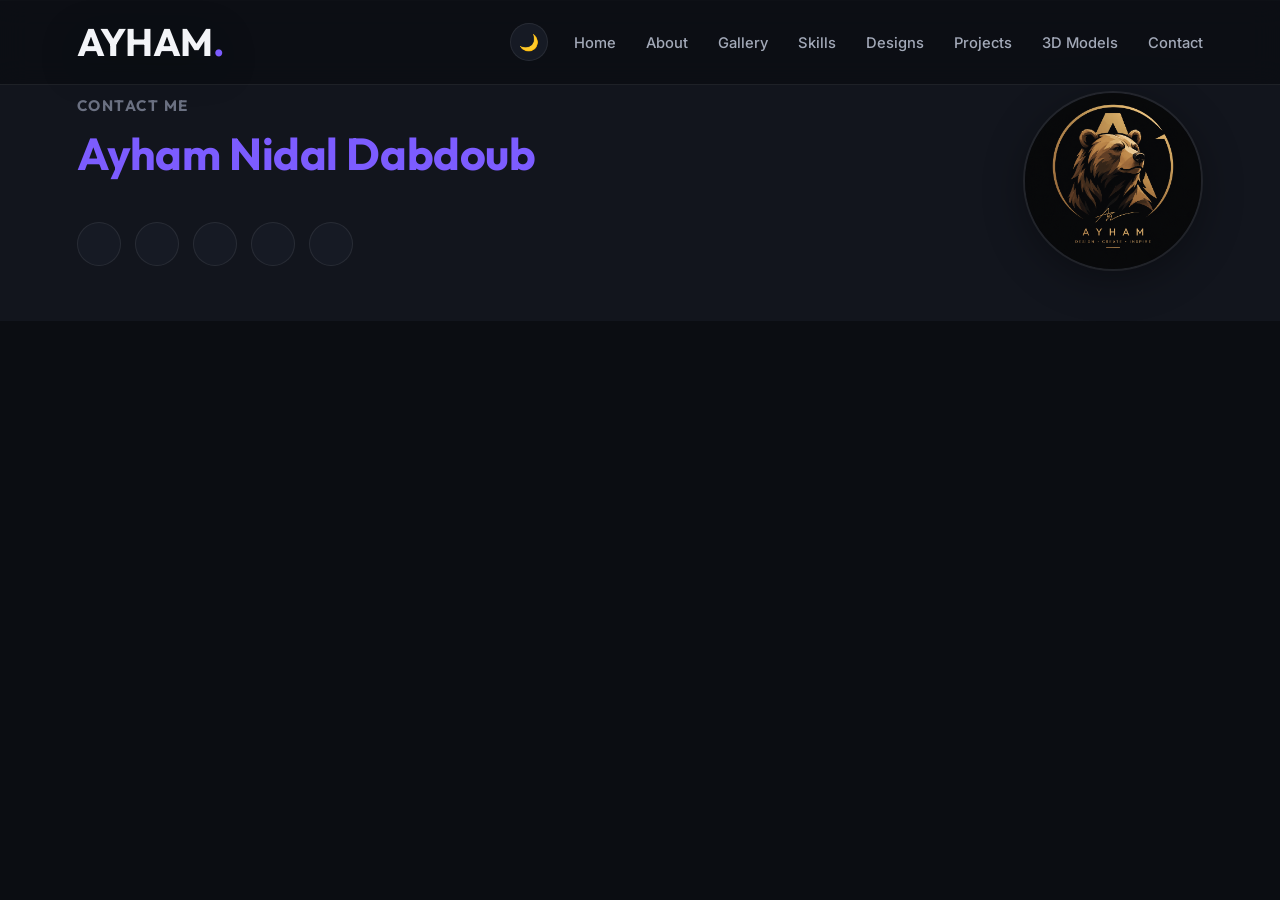
==== projects.html @ eebb2df9 "Initial commit via Netlify [skip ci]" ====
<!DOCTYPE html>
<html lang="en">

<head>
    <meta charset="UTF-8">
    <meta name="viewport" content="width=device-width, initial-scale=1.0">

    <title>Ayham Dabdoub | Portfolio</title>

    <link rel="stylesheet" href="style2.css">

    <link href="https://unpkg.com/aos@2.3.1/dist/aos.css" rel="stylesheet">

    <link rel="stylesheet" href="https://cdnjs.cloudflare.com/ajax/libs/font-awesome/7.0.0/css/all.min.css" integrity="sha512-DxV+EoADOkOygM4IR9yXP8Sb2qwgidEmeqAEmDKIOfPRQZOWbXCzLC6vjbZyy0vPisbH2SyW27+ddLVCN+OMzQ==" crossorigin="anonymous" referrerpolicy="no-referrer" />

</head>


<body>

<!-- ================= NAVBAR ================= -->

<header>

<nav>

<h2 class="logo">
    AYHAM<span>.</span>
</h2>


<div class="nav-actions">

<button id="theme-btn" type="button" aria-label="Toggle theme">
🌙
</button>

<button id="nav-burger" type="button" aria-label="Toggle menu">
<span></span><span></span><span></span>
</button>

<ul id="nav-links">

<li><a href="#home">Home</a></li>

<li><a href="#about">About</a></li>

<li><a href="#gallery">Gallery</a></li>

<li><a href="#skills">Skills</a></li>

<li><a href="#designs">Designs</a></li>

<li><a href="#projects">Projects</a></li>

<li><a href="#models">3D Models</a></li>

<li><a href="#contact-us">Contact</a></li>

</ul>


</div>


</nav>

</header>








<!-- ================= LIGHTBOX (shared) ================= -->
<div class="lightbox" id="lightbox">
    <button class="lightbox-close" id="lightboxClose" aria-label="Close">&times;</button>
    <img src="" alt="" id="lightboxImage">
</div>


<div class="bottom-bar">
      <div class="Contact-Us" id="contact-us">
        <h3>Contact me</h3>
        <h1>
        <span>Ayham Nidal Dabdoub</span>
        </h1><br><br>

        <a href="tel:+962790062346"><i class="fa fa-phone" aria-hidden="true"></i></a>
        <a href="https://www.facebook.com/ayham.dabdoub.5/"><i class="fa-brands fa-facebook"></i></a>
        <a href="https://www.instagram.com/ayham.dabdoub/"><i class="fa-brands fa-instagram"></i></a>
        <a href="https://api.whatsapp.com/send/?phone=962790062346&text=Hi+Ayham%21+I+found+your+portfolio+and+would+like+to+contact+you.&type=phone_number&app_absent=0"><i class="fa-brands fa-whatsapp"></i></a>
        <a href="https://www.linkedin.com/in/ayham-nidal-dabdoub-54457a252/"><i class="fa-brands fa-linkedin"></i></a>
      </div>
      <a href="clod portfolio.html"><img src="images/profile.png" alt="Ayham Nidal Dabdoub" class="logo"></a>
</div>

<script src="https://unpkg.com/aos@2.3.1/dist/aos.js"></script>

<script src="https://cdnjs.cloudflare.com/ajax/libs/three.js/r128/three.min.js"></script>
<script src="https://unpkg.com/three@0.128.0/examples/js/controls/OrbitControls.js"></script>
<script src="https://unpkg.com/three@0.128.0/examples/js/loaders/GLTFLoader.js"></script>

<script>
AOS.init({
    duration: 1000,
    once: true,
    offset: 100
});
</script>

<script src="app2.js"></script>

</body>

</html>
---- style2.css ----
@import url('https://fonts.googleapis.com/css2?family=Outfit:wght@500;600;700;800&family=Inter:wght@400;500;600&display=swap');

:root{
  --bg: #0b0d12;
  --bg-soft: #12151d;
  --card: #161a24;
  --card-border: rgba(255,255,255,0.08);
  --ink: #f3f4f8;
  --ink-dim: #a3a9b8;
  --ink-faint: #6b7182;
  --accent: #7c5cff;
  --accent-2: #ff6b6b;
  --accent-soft: rgba(124,92,255,0.14);
  --shadow: 0 20px 50px rgba(0,0,0,0.35);
  --radius: 16px;
  --font-display: 'Outfit', sans-serif;
  --font-body: 'Inter', sans-serif;
  --edge: 6vw;
}

[data-theme="light"]{
  --bg: #f6f6fb;
  --bg-soft: #ffffff;
  --card: #ffffff;
  --card-border: rgba(15,17,24,0.08);
  --ink: #14151c;
  --ink-dim: #4d5162;
  --ink-faint: #82869a;
  --accent-soft: rgba(124,92,255,0.10);
  --shadow: 0 20px 50px rgba(20,20,40,0.08);
}

*{margin:0; padding:0; box-sizing:border-box;}
html{scroll-behavior:smooth;}
body{
  background:var(--bg);
  color:var(--ink);
  font-family:var(--font-body);
  transition:background .4s ease, color .4s ease;
  overflow-x:hidden;
}
h1,h2,h3{font-family:var(--font-display); font-weight:700; letter-spacing:-0.01em;}
a{text-decoration:none; color:inherit;}
ul{list-style:none;}
img{max-width:100%; display:block;}
button{font-family:inherit; cursor:pointer;}
section{padding:110px var(--edge);}

::selection{background:var(--accent); color:#fff;}

.section-title{text-align:center; max-width:720px; margin:0 auto 56px;}
.section-title h1{font-size:clamp(2rem, 4.2vw, 3rem);}
.section-title h1 span{color:var(--accent);}
.section-title p{color:var(--ink-dim); margin-top:14px; font-size:1rem; line-height:1.7;}

/* ---------------------------------------------------------
   NAV
--------------------------------------------------------- */
header{
  position:fixed; top:0; left:0; right:0; z-index:200;
  backdrop-filter:blur(14px);
  background:color-mix(in srgb, var(--bg) 78%, transparent);
  border-bottom:1px solid var(--card-border);
}
nav{
  display:flex; align-items:center; justify-content:space-between;
  padding:18px var(--edge);
}
.logo span{color:var(--accent);}
.logo{
    font-size:2.4rem ;
    border-radius:50%;
    transition: .4s ease;
    filter: drop-shadow(0 10px 20px rgba(0,0,0,.35));
}

.logo:hover{
    transform: scale(1.08) rotate(-3deg);
}
.nav-actions{display:flex; align-items:center; gap:26px;}
.nav-actions ul{display:flex; gap:30px;}
.nav-actions ul li a{
  font-size:0.92rem; font-weight:500; color:var(--ink-dim);
  position:relative; padding-bottom:4px; transition:color .25s ease;
}
.nav-actions ul li a::after{
  content:""; position:absolute; left:0; bottom:0; width:0; height:1.5px; background:var(--accent);
  transition:width .25s ease;
}
.nav-actions ul li a:hover{color:var(--ink);}
.nav-actions ul li a:hover::after{width:100%;}

#theme-btn{
  width:38px; height:38px; border-radius:50%; border:1px solid var(--card-border);
  background:var(--card); font-size:1rem; display:flex; align-items:center; justify-content:center;
  transition:transform .3s ease, background .3s ease;
}
#theme-btn:hover{transform:rotate(15deg);}

#nav-burger{
  display:none; flex-direction:column; gap:5px; width:26px; background:none; border:none;
}
#nav-burger span{width:100%; height:2px; background:var(--ink); border-radius:2px; transition:transform .3s ease, opacity .3s ease;}
body.nav-open #nav-burger span:nth-child(1){transform:translateY(7px) rotate(45deg);}
body.nav-open #nav-burger span:nth-child(2){opacity:0;}
body.nav-open #nav-burger span:nth-child(3){transform:translateY(-7px) rotate(-45deg);}

@media (max-width:960px){
  #nav-burger{display:flex;}
  .nav-actions ul{
    position:fixed; top:70px; right:0; left:0; flex-direction:column; gap:0;
    background:var(--bg-soft); border-bottom:1px solid var(--card-border);
    max-height:0; overflow:hidden; transition:max-height .4s ease;
  }
  body.nav-open .nav-actions ul{max-height:400px;}
  .nav-actions ul li{width:100%;}
  .nav-actions ul li a{display:block; padding:16px var(--edge); border-top:1px solid var(--card-border);}
}

/* ---------------------------------------------------------
   HERO
--------------------------------------------------------- */
.hero{
  min-height:100vh; padding-top:150px;
  display:flex; align-items:center; justify-content:space-between; gap:60px; flex-wrap:wrap;
}
.hero-text{flex:1 1 480px;}
.hero-text h1{font-size:clamp(2.2rem, 5.4vw, 3.6rem); line-height:1.15;}
.hero-text h1 span{color:var(--accent);}
.hero-text h2{font-size:1.05rem; font-weight:500; color:var(--ink-dim); margin-top:14px;}
.hero-text p{color:var(--ink-dim); margin-top:22px; line-height:1.8; max-width:52ch;}

.buttons{margin-top:34px;}
.btn-cv{
  display:inline-flex; align-items:center; gap:10px; padding:15px 30px; border-radius:999px;
  background:var(--accent); color:#fff; font-weight:600; font-size:0.95rem;
  box-shadow:0 12px 28px #7c5cff59;
  transition:transform .25s ease, box-shadow .25s ease;
}
.btn-cv:hover{transform:translateY(-3px); box-shadow:0 18px 34px rgba(124,92,255,0.45);}

.hero-skills{display:flex; gap:14px; margin-top:38px; flex-wrap:wrap;}
.hero-skills div{
  display:flex; align-items:center; gap:8px; padding:10px 16px; border-radius:999px;
  background:var(--card); border:1px solid var(--card-border); font-size:0.85rem; color:var(--ink-dim);
}
.hero-skills i{color:var(--accent);}

.hero-image{flex:1 1 340px; display:flex; justify-content:center;}
.hero-image img{
    width:300px;
    border-radius:50%;
    border:5px solid #7c5cff59;
    transition: transform 0.5s ease, border-color 0.5s ease, box-shadow 0.5s ease;
    cursor:pointer;
    box-shadow:0 15px 30px rgba(0,0,0,.2);
}

.hero-image img:hover{
    transform:scale(1.1) rotate(2deg);
    border-color:#7d5cff;
    box-shadow:0 20px 40px #7d5cff83;
}

/* ---------------------------------------------------------
   GALLERY — 3D rotating carousel
--------------------------------------------------------- */
.gallery{background:var(--bg-soft);}
.carousel-3d{padding-top: 150px;
  position:relative; display:flex; align-items:center; justify-content:center;
  height:340px; perspective:1200px; touch-action:pan-y;
}
.carousel-stage{
  position:relative; width:520px; height:580px; transform-style:preserve-3d; cursor:grab;
}
.carousel-stage:active{cursor:grabbing;}
.carousel-item{
  position:absolute; inset:0; border-radius:18px; overflow:hidden;
  border:1px solid var(--card-border); box-shadow:var(--shadow);
  transition:transform .6s cubic-bezier(.22,1,.36,1), opacity .6s ease;
  background:var(--card);
}
.carousel-item img{width:100%; height:100%; object-fit:cover;}
.carousel-fallback{
  width:100%; height:100%; display:flex; align-items:center; justify-content:center;
  font-size:2.4rem; background:linear-gradient(155deg, var(--accent-soft), var(--card));
  color:var(--accent);
}
.carousel-arrow{
  width:44px; height:44px; border-radius:50%; border:1px solid var(--card-border);
  background:var(--card); color:var(--ink); display:flex; align-items:center; justify-content:center;
  transition:background .25s ease, transform .25s ease; z-index:5; flex-shrink:0;
}
.carousel-arrow:hover{background:var(--accent); color:#fff; transform:scale(1.06);}
.carousel-dots{display:flex; justify-content:center; gap:8px; margin-top:210px;}
.carousel-dots span{
  width:7px; height:7px; border-radius:50%; background:var(--card-border); cursor:pointer;
  transition:background .25s ease, transform .25s ease;
}
.carousel-dots span.active{background:var(--accent); transform:scale(1.3);}
.carousel-hint{text-align:center; margin-top:10px; color:var(--ink-faint); font-size:0.82rem;}
.carousel-hint i{margin-right:6px;}

/* ---------------------------------------------------------
   ABOUT
--------------------------------------------------------- */
.about-title{text-align:center; max-width:680px; margin:0 auto 60px;}
.about-title h1 span{color:var(--accent);}
.about-title p{color:var(--ink-dim); margin-top:14px;}
.about-content{display:grid; grid-template-columns:1.1fr 0.9fr; gap:70px;}
.about-text h2{font-size:1.5rem; margin-bottom:18px;}
.about-text p{color:var(--ink-dim); line-height:1.85; margin-bottom:18px;}
.about-text strong{color:var(--accent);}

.skills h2{font-size:1.5rem; margin-bottom:22px;}
.skill-box{display:grid; grid-template-columns:1fr 1fr; gap:16px;}
.skill-box > div{
  background:var(--card); border:1px solid var(--card-border); border-radius:var(--radius);
  padding:20px; transition:transform .3s ease, border-color .3s ease;
}
.skill-box > div:hover{transform:translateY(-4px); border-color:var(--accent);}
.skill-box h3{font-size:1rem; display:flex; align-items:center; gap:8px; margin-bottom:8px;}
.skill-emoji{font-size:1.15rem;}
.skill-box p{color:var(--ink-dim); font-size:0.85rem; line-height:1.6;}

@media (max-width:900px){
  .about-content{grid-template-columns:1fr;}
  .skill-box{grid-template-columns:1fr 1fr;}
}
@media (max-width:560px){
  .skill-box{grid-template-columns:1fr;}
}

/* ---------------------------------------------------------
   SOFTWARE
--------------------------------------------------------- */
.software{text-align:center; background:var(--bg-soft);}
.software h2{font-size:1.6rem; margin-bottom:46px;}
.software-icons{display:flex; flex-wrap:wrap; justify-content:center; gap:26px;}
.software-card{
  width:110px; padding:22px 10px; background:var(--card); border:2px solid var(--card-border);
  border-radius:var(--radius); transition:transform .3s ease, border-color .3s ease;
}
.software-card:hover{transform:translateY(-6px); border-color:var(--accent);}
.software-card img{width:40px; height:40px; object-fit:contain; margin:0 auto 12px;}
.software-card p{font-size:0.8rem; color:var(--ink-dim);}
.img-fallback-emoji{font-size:1.8rem; margin-bottom:10px;}

/* ---------------------------------------------------------
   SKILLS SECTION (cards)
--------------------------------------------------------- */
.skills-container{
  display:grid; grid-template-columns:repeat(3, 1fr); gap:24px; max-width:1100px; margin:0 auto;
}
.skill-card{
  background:var(--card); border:1px solid var(--card-border); border-radius:var(--radius);
  padding:32px 26px; transition:transform .3s ease, border-color .3s ease, box-shadow .3s ease;
}
.skill-card:hover{transform:translateY(-6px); border-color:var(--accent); box-shadow:var(--shadow);}
.skill-icon{font-size:2rem; margin-bottom:16px;}
.skill-card h2{font-size:1.08rem; margin-bottom:10px;}
.skill-card p{color:var(--ink-dim); font-size:0.88rem; line-height:1.7;}

@media (max-width:900px){.skills-container{grid-template-columns:1fr 1fr;}}
@media (max-width:560px){.skills-container{grid-template-columns:1fr;}}

/* ---------------------------------------------------------
   DESIGNS (logos & designs gallery)
--------------------------------------------------------- */
.designs{background:var(--bg-soft);}
.designs-grid{
  display:grid; grid-template-columns:repeat(4, 1fr); gap:18px; max-width:1100px; margin:0 auto;
}
.design-tile{
  position:relative; aspect-ratio:1; border-radius:var(--radius); overflow:hidden; cursor:pointer;
  border:1px solid var(--card-border); background:var(--card);
}
.design-tile img{width:100%; height:100%; object-fit:cover; transition:transform .5s ease;}
.design-tile .fallback{
  width:100%; height:100%; display:flex; align-items:center; justify-content:center; font-size:2.2rem;
  background:linear-gradient(155deg, var(--accent-soft), var(--card)); color:var(--accent);
}
.design-tile .tile-overlay{
  position:absolute; inset:0; display:flex; align-items:flex-end; padding:14px;
  background:linear-gradient(to top, rgba(0,0,0,0.65), transparent 55%);
  opacity:0; transition:opacity .3s ease;
}
.design-tile:hover .tile-overlay{opacity:1;}
.design-tile:hover img{transform:scale(1.08);}
.design-tile .tile-overlay span{color:#fff; font-size:0.82rem; font-weight:500;}

@media (max-width:900px){.designs-grid{grid-template-columns:repeat(3,1fr);}}
@media (max-width:600px){.designs-grid{grid-template-columns:repeat(2,1fr);}}

/* ---------------------------------------------------------
   PROJECTS
--------------------------------------------------------- */
.projects-container{
  display:grid; grid-template-columns:repeat(auto-fit, minmax(320px, 1fr)); gap:28px; max-width:1200px; margin:0 auto;
}

.project-image{
  width:100%; height:400px; overflow:hidden; background:linear-gradient(155deg, var(--accent-soft), var(--card));
  display:flex; align-items:center; justify-content:center;
}

.project-visual video {
    width: 640px;
  height: 400px;
    object-fit: cover; 
    border-radius: inherit; 
  display: block;
  transition: transform 0.5s ease;
}
.project-card:hover .project-visual video {
  transform: scale(1.08);
}
.project-card {
  background: var(--card);
  border: 1px solid var(--card-border);
  border-radius: 20px;
  overflow: hidden;
  transition: 0.4s;
}

.project-card:hover {
  transform: translateY(-10px);
  border-color: var(--accent);
  box-shadow: 0 15px 35px var(--accent-soft);
}

.project-card img {
  padding: 20px;
  width: 350px;
  height: 350px;
  object-fit: cover;
  transition: 0.5s;
}

.project-card:hover img {
  transform: scale(1.08);
}

.project-image .fallback{font-size:2.4rem; color:var(--accent);}
.project-info{padding:24px;}
.project-info h2{font-size:1.2rem; margin-bottom:10px;}
.project-info p{color:var(--ink-dim); font-size:0.88rem; line-height:1.7; margin-bottom:16px;}
.project-tags{display:flex; flex-wrap:wrap; gap:8px; margin-bottom:18px;}
.project-tags span{
  font-size:0.72rem; padding:5px 10px; border-radius:999px; background:var(--accent-soft); color:var(--accent);
  font-weight:600;}
.project-btn {
  display: inline-flex;
  align-items: center;
  gap: 8px;
  font-size: 0.85rem;
  font-weight: 600;
  color: var(--accent);
  text-decoration: none;
  
  /* Pill Styling */
  border: 1.5px solid var(--accent);
  border-radius: 50px;
  padding: 6px 16px;
  background: transparent;
  
  /* Smooth transition for multiple properties */
  transition: all 0.25s cubic-bezier(0.25, 0.8, 0.25, 1);
}

/* Hover effects */
.project-btn:hover {
  background: var(--accent);
  color: #ffffff; /* Contrast text color */
  box-shadow: 0 4px 12px rgba(124, 92, 255, 0.25); /* Glow effect */
  transform: translateY(-2px);
}

/* Active click state */
.project-btn:active {
  transform: translateY(0);
  box-shadow: 0 2px 6px rgba(124, 92, 255, 0.15);
}
.models-tabs {
  display: flex;
  justify-content: center;
  flex-wrap: wrap;
  gap: 14px;
  margin-bottom: 40px;
}

.models-tab {
  display: flex;
  align-items: center;
  gap: 10px;
  padding: 13px 22px;
  border-radius: 999px;
  border: 1px solid var(--card-border);
  background: var(--card);
  color: var(--ink-dim);
  font-size: 0.9rem;
  font-weight: 600;
  transition: all 0.25s ease;
}

.models-tab.active {
  background: var(--accent);
  color: #ffffff;
  border-color: var(--accent);
}

.tag-recommended {
  padding: 2px 7px;
  border-radius: 999px;
  background: rgba(255, 255, 255, 0.22);
  color: inherit;
  font-size: 0.62rem;
  text-transform: uppercase;
  letter-spacing: 0.06em;
}

.models-tab:not(.active) .tag-recommended {
  background: var(--accent-soft);
  color: var(--accent);
}

/* --- Panel Layout --- */
.models-panel {
  max-width: 1100px;
  margin: 0 auto;
}

.viewer-wrap {
  display: grid;
  grid-template-columns: 1fr; /* Force it to take 100% of the width */
  gap: 24px;
  width: 100%;
}

.viewer-canvas-box {
  position: relative;
  width: 100%; /* Ensures it fills the entire width */
  height: 500px; /* You can increase the height slightly so it looks balanced when wide */
  border-radius: var(--radius);
  border: 1px solid var(--card-border);
  background: radial-gradient(circle at 50% 30%, var(--accent-soft), var(--bg-soft) 70%);
  overflow: hidden;
}

.viewer-canvas-box canvas {
  display: block;
  width: 100%;
  height: 100%;
}

.viewer-overlay {
  position: absolute;
  top: 16px;
  left: 16px;
  padding: 8px 12px;
  border-radius: 8px;
  background: color-mix(in srgb, var(--card) 80%, transparent);
  color: var(--ink-faint);
  font-size: 0.78rem;
  pointer-events: none;
}

/* --- Controls & UI Buttons --- */
.viewer-controls {
  position: absolute;
  bottom: 16px;
  right: 16px;
  display: flex;
  gap: 10px;
}

.viewer-btn {
  display: flex;
  align-items: center;
  justify-content: center;
  width: 38px;
  height: 38px;
  border-radius: 50%;
  border: 1px solid var(--card-border);
  background: color-mix(in srgb, var(--card) 85%, transparent);
  color: var(--ink-dim);
  transition: all 0.25s ease;
}

.viewer-btn.active, 
.viewer-btn:hover {
  background: var(--accent);
  color: #ffffff;
  border-color: var(--accent);
}

.viewer-hint {
  margin-top: 18px;
  text-align: center;
  color: var(--ink-faint);
  font-size: 0.82rem;
}

.viewer-hint i {
  margin-right: 6px;
}

/* --- Render Grid & Tiles --- */
.renders-grid {
  display: grid;
  grid-template-columns: repeat(3, 1fr);
  gap: 18px;
}

.render-tile {
  position: relative;
  aspect-ratio: 1;
  border-radius: var(--radius);
  border: 1px solid var(--card-border);
  cursor: pointer;
  overflow: hidden;
  
  /* Checkerboard Background Pattern */
  background-color: var(--card);
  background-image:
    linear-gradient(45deg, var(--card-border) 25%, transparent 25%),
    linear-gradient(-45deg, var(--card-border) 25%, transparent 25%),
    linear-gradient(45deg, transparent 75%, var(--card-border) 75%),
    linear-gradient(-45deg, transparent 75%, var(--card-border) 75%);
  background-size: 20px 20px;
  background-position: 0 0, 0 10px, 10px -10px, -10px 0px;
}

.render-tile img {
  width: 100%;
  height: 100%;
  padding: 10px;
  object-fit: contain;
}

.render-tile .fallback {
  display: flex;
  align-items: center;
  justify-content: center;
  width: 100%;
  height: 100%;
  color: var(--accent);
  font-size: 2.2rem;
}

/* =========================================================
   MEDIA QUERIES (Responsive Design)
========================================================= */

@media (max-width: 800px) {
  .viewer-wrap {
    grid-template-columns: 1fr;
  }
  
  .renders-grid {
    grid-template-columns: repeat(2, 1fr);
  }
}



/* ---------------------------------------------------------
   LIGHTBOX
--------------------------------------------------------- */
.lightbox{
  position:fixed; inset:0; z-index:500; background:rgba(6,7,10,0.92);
  display:flex; align-items:center; justify-content:center; padding:40px;
  opacity:0; visibility:hidden; transition:opacity .3s ease, visibility .3s ease;
}
.lightbox.open{opacity:1; visibility:visible;}
.lightbox img{max-width:90vw; max-height:85vh; border-radius:10px; box-shadow:0 30px 80px rgba(0,0,0,0.5);}
.lightbox-close{
  position:absolute; top:26px; right:34px; font-size:2.2rem; color:#fff; background:none; border:none; line-height:1;
}

/* ---------------------------------------------------------
   CONTACT / BOTTOM BAR
--------------------------------------------------------- */
.bottom-bar{
  padding:90px var(--edge) 50px; background:var(--bg-soft); border-top:1px solid var(--card-border);
  display:flex; align-items:center; justify-content:space-between; gap:30px; flex-wrap:wrap;
}
.Contact-Us h3{color:var(--ink-faint); font-size:0.95rem; text-transform:uppercase; letter-spacing:0.1em; margin-bottom:10px;}
.Contact-Us h1{font-size:clamp(1.8rem, 4vw, 2.8rem);}
.Contact-Us h1 span{color:var(--accent);}
.Contact-Us a{
  display:inline-flex; align-items:center; justify-content:center; width:44px; height:44px; margin-right:10px;
  border-radius:50%; background:var(--card); border:1px solid var(--card-border); color:var(--ink-dim);
  transition:all .25s ease;
}
.Contact-Us a:hover{background:var(--accent); color:#fff; transform:translateY(-4px);}
.bottom-bar > a img.logo{width:180px; height:180px; border-radius:50%; object-fit:cover; border:2px solid var(--card-border);}

@media (max-width:700px){
  .bottom-bar{flex-direction:column; text-align:center;}
}

/* ---------------------------------------------------------
   MISC
--------------------------------------------------------- */
@media (prefers-reduced-motion: reduce){
  *{transition-duration:0.05s !important; animation-duration:0.05s !important;}
}
/* ==========================================
   CALENDAR STYLES (MATCHED DESIGN)
========================================== */
.calendar-container {
  max-width: 900px;
  margin: 40px auto;
  background: var(--card); /* لون الكارت الداكن المتناسق */
  border: 1px solid var(--card-border);
  border-radius: var(--radius);
  padding: 30px;
  box-shadow: var(--shadow);
}

.calendar-header {
  display: flex;
  justify-content: space-between;
  align-items: center;
  margin-bottom: 24px;
  border-bottom: 1px solid var(--card-border);
  padding-bottom: 18px;
}

.calendar-header h2 {
  font-family: var(--font-display);
  font-size: 1.5rem;
  font-weight: 700;
  color: var(--ink);
}

.calendar-header button {
  background: var(--bg-soft);
  color: var(--ink-dim);
  border: 1px solid var(--card-border);
  padding: 10px 18px;
  border-radius: 12px;
  font-weight: 500;
  cursor: pointer;
  transition: all 0.3s ease;
}

.calendar-header button:hover {
  background: var(--accent); /* اللون البنفسجي المضيء */
  color: #ffffff;
  border-color: var(--accent);
  transform: translateY(-2px);
  box-shadow: 0 4px 12px rgba(124, 92, 255, 0.3);
}

.calendar-grid {
  display: grid;
  grid-template-columns: repeat(7, 1fr);
  gap: 10px;
}

.day {
  text-align: center;
  padding: 14px 10px;
  border-radius: 12px;
  background: var(--bg-soft);
  border: 1px solid var(--card-border);
  color: var(--ink-dim);
  cursor: pointer;
  transition: all 0.25s ease;
}

.day:hover {
  background: var(--accent-soft);
  color: var(--ink);
  border-color: var(--accent);
  transform: scale(1.06);
  box-shadow: 0 4px 12px rgba(124, 92, 255, 0.15);
}

.day.header {
  font-family: var(--font-display);
  font-weight: 600;
  background: none;
  border: none;
  color: var(--accent); /* تمييز أسماء الأيام بالبنفسجي */
  cursor: default;
}

/* الأيام التي تحتوي على أحداث مضافة للتقويم */
.day.event {
  font-weight: 700;
  border: 2px solid var(--accent);
  background: rgba(124, 92, 255, 0.15);
  color: var(--ink);
}

/* نمط اليوم الحالي */
.day.today {
  border: 2px dashed var(--accent);
  background: var(--accent-soft);
  color: var(--ink);
  font-weight: bold;
}

/* قائمة الأحداث القادمة */
.event-list {
  margin-top: 30px;
  text-align: right; /* دعم الاتجاه العربي */
  border-top: 1px solid var(--card-border);
  padding-top: 24px;
}

.event-list h3 {
  font-family: var(--font-display);
  font-size: 1.3rem;
  color: var(--ink);
  margin-bottom: 16px;
}

.event-item {
  background: var(--bg-soft);
  padding: 14px 18px;
  margin: 10px 0;
  border-radius: 12px;
  border-right: 5px solid var(--accent); /* خط عمودي بنفسجي جانبي */
  border-left: 1px solid var(--card-border);
  border-top: 1px solid var(--card-border);
  border-bottom: 1px solid var(--card-border);
  color: var(--ink-dim);
  transition: all 0.3s ease;
  display: flex;
  justify-content: space-between;
  align-items: center;
  direction: rtl;
}

.event-item:hover {
  background: var(--card);
  transform: translateX(-6px); /* تفاعل حركة لليمين مع الهوية العربية */
  border-color: var(--accent);
  box-shadow: var(--shadow);
  color: var(--ink);
}

/* دليل الألوان السفلي */
.legend {
  display: flex;
  justify-content: center;
  gap: 20px;
  margin: 30px 0;
  flex-wrap: wrap;
}

.legend-item {
  display: flex;
  align-items: center;
  gap: 8px;
  font-size: 0.85rem;
  color: var(--ink-faint);
  transition: transform 0.3s ease;
  cursor: default;
}

.legend-item:hover {
  transform: scale(1.05);
  color: var(--ink);
}

.legend-color {
  width: 14px;
  height: 14px;
  border-radius: 4px;
  border: 1px solid rgba(255, 255, 255, 0.1);
}

/* ==========================================
   MODAL (DIALOGUE WINDOW) STYLES
========================================== */
.modal {
  display: none; 
  position: fixed; 
  z-index: 1000; 
  inset: 0;
  background-color: rgba(6, 7, 10, 0.85); /* خلفية داكنة ضبابية */
  backdrop-filter: blur(8px);
  align-items: center;
  justify-content: center;
}

.modal-content {
  background: var(--card);
  border: 1px solid var(--card-border);
  margin: auto;
  padding: 30px;
  border-radius: var(--radius);
  max-width: 450px;
  width: 90%;
  box-shadow: var(--shadow);
  text-align: right; /* متناسق مع المحتوى العربي */
  direction: rtl;
  transform: scale(0.85);
  opacity: 0;
  animation: zoomIn 0.35s cubic-bezier(0.34, 1.56, 0.64, 1) forwards;
}

@keyframes zoomIn {
  to {
    transform: scale(1);
    opacity: 1;
  }
}

.modal-content h2 { 
  margin-top: 0; 
  color: var(--accent); 
  font-family: var(--font-display);
  font-size: 1.4rem;
  margin-bottom: 12px;
}

.modal-content p {
  color: var(--ink-dim);
  font-size: 0.95rem;
  line-height: 1.6;
}

/* زر إغلاق المودال */
.close {
  color: var(--ink-faint); 
  float: left; /* لليسار ليتناسب مع نافذة لغتها عربية */
  font-size: 24px;
  font-weight: bold;
  cursor: pointer;
  transition: all 0.25s ease;
  line-height: 1;
}

.close:hover {
  color: var(--accent-2); /* تلميح باللون الأحمر عند حوم الماوس */
  transform: scale(1.15) rotate(90deg);
}
/* ==========================================
   CALENDAR STYLES (MATCHED DESIGN)
========================================== */
.calendar-container {
  max-width: 1500px;
  margin: 40px auto;
  background: var(--card); /* لون الكارت الداكن المتناسق */
  border: 1px solid var(--card-border);
  border-radius: var(--radius);
  padding: 30px;
  box-shadow: var(--shadow);
}

.calendar-header {
  display: flex;
  justify-content: space-between;
  align-items: center;
  margin-bottom: 24px;
  border-bottom: 1px solid var(--card-border);
  padding-bottom: 18px;
}

.calendar-header h2 {
  font-family: var(--font-display);
  font-size: 1.5rem;
  font-weight: 700;
  color: var(--ink);
}

.calendar-header button {
  background: var(--bg-soft);
  color: var(--ink-dim);
  border: 1px solid var(--card-border);
  padding: 10px 18px;
  border-radius: 12px;
  font-weight: 500;
  cursor: pointer;
  transition: all 0.3s ease;
}

.calendar-header button:hover {
  background: var(--accent); /* اللون البنفسجي المضيء */
  color: #ffffff;
  border-color: var(--accent);
  transform: translateY(-2px);
  box-shadow: 0 4px 12px rgba(124, 92, 255, 0.3);
}

.calendar-grid {
  display: grid;
  grid-template-columns: repeat(7, 1fr);
  gap: 10px;
}

.day {
  text-align: center;
  padding: 14px 10px;
  border-radius: 12px;
  background: var(--bg-soft);
  border: 1px solid var(--card-border);
  color: var(--ink-dim);
  cursor: pointer;
  transition: all 0.25s ease;
}

.day:hover {
  background: var(--accent-soft);
  color: var(--ink);
  border-color: var(--accent);
  transform: scale(1.06);
  box-shadow: 0 4px 12px rgba(124, 92, 255, 0.15);
}

.day.header {
  font-family: var(--font-display);
  font-weight: 600;
  background: none;
  border: none;
  color: var(--accent); /* تمييز أسماء الأيام بالبنفسجي */
  cursor: default;
}

/* الأيام التي تحتوي على أحداث مضافة للتقويم */
.day.event {
  font-weight: 700;
  border: 2px solid var(--accent);
  background: rgba(124, 92, 255, 0.15);
  color: var(--ink);
}

/* نمط اليوم الحالي */
.day.today {
  border: 2px dashed var(--accent);
  background: var(--accent-soft);
  color: var(--ink);
  font-weight: bold;
}

/* قائمة الأحداث القادمة */
.event-list {
  margin-top: 30px;
  text-align: right; /* دعم الاتجاه العربي */
  border-top: 1px solid var(--card-border);
  padding-top: 24px;
}

.event-list h3 {
  font-family: var(--font-display);
  font-size: 1.3rem;
  color: var(--ink);
  margin-bottom: 16px;
}

.event-item {
  background: var(--bg-soft);
  padding: 14px 18px;
  margin: 10px 0;
  border-radius: 12px;
  border-right: 5px solid var(--accent); /* خط عمودي بنفسجي جانبي */
  border-left: 1px solid var(--card-border);
  border-top: 1px solid var(--card-border);
  border-bottom: 1px solid var(--card-border);
  color: var(--ink-dim);
  transition: all 0.3s ease;
  display: flex;
  justify-content: space-between;
  align-items: center;
  direction: rtl;
}

.event-item:hover {
  background: var(--card);
  transform: translateX(-6px); /* تفاعل حركة لليمين مع الهوية العربية */
  border-color: var(--accent);
  box-shadow: var(--shadow);
  color: var(--ink);
}

/* دليل الألوان السفلي */
.legend {
  display: flex;
  justify-content: center;
  gap: 20px;
  margin: 30px 0;
  flex-wrap: wrap;
}

.legend-item {
  display: flex;
  align-items: center;
  gap: 8px;
  font-size: 0.85rem;
  color: var(--ink-faint);
  transition: transform 0.3s ease;
  cursor: default;
}

.legend-item:hover {
  transform: scale(1.05);
  color: var(--ink);
}

.legend-color {
  width: 14px;
  height: 14px;
  border-radius: 4px;
  border: 1px solid rgba(255, 255, 255, 0.1);
}

/* ==========================================
   MODAL (DIALOGUE WINDOW) STYLES
========================================== */
.modal {
  display: none; 
  position: fixed; 
  z-index: 1000; 
  inset: 0;
  background-color: rgba(6, 7, 10, 0.85); /* خلفية داكنة ضبابية */
  backdrop-filter: blur(8px);
  align-items: center;
  justify-content: center;
}

.modal-content {
  background: var(--card);
  border: 1px solid var(--card-border);
  margin: auto;
  padding: 30px;
  border-radius: var(--radius);
  max-width: 450px;
  width: 90%;
  box-shadow: var(--shadow);
  text-align: right; /* متناسق مع المحتوى العربي */
  direction: rtl;
  transform: scale(0.85);
  opacity: 0;
  animation: zoomIn 0.35s cubic-bezier(0.34, 1.56, 0.64, 1) forwards;
}

@keyframes zoomIn {
  to {
    transform: scale(1);
    opacity: 1;
  }
}

.modal-content h2 { 
  margin-top: 0; 
  color: var(--accent); 
  font-family: var(--font-display);
  font-size: 1.4rem;
  margin-bottom: 12px;
}

.modal-content p {
  color: var(--ink-dim);
  font-size: 0.95rem;
  line-height: 1.6;
}

/* زر إغلاق المودال */
.close {
  color: var(--ink-faint); 
  float: left; /* لليسار ليتناسب مع نافذة لغتها عربية */
  font-size: 24px;
  font-weight: bold;
  cursor: pointer;
  transition: all 0.25s ease;
  line-height: 1;
}

.close:hover {
  color: var(--accent-2); /* تلميح باللون الأحمر عند حوم الماوس */
  transform: scale(1.15) rotate(90deg);
}
/* ==========================================
   UPDATED CALENDAR ZONES & PERIODS (DARK THEME)
========================================== */

/* --- الفصل الأول / Zone 1 (أزرق سماوي ناعم) --- */
.first, .zone1 { 
  background: rgba(0, 195, 255, 0.12) ; 
  border: 1px solid rgba(0, 195, 255, 0.3) ; 
  color: #a3e9ff ;
}

/* --- الفصل الثاني / Zone 2 (وردي/بنفسجي فاتح ناعم) --- */
.socund, .zone2 { 
  background: rgba(245, 92, 255, 0.12) ; 
  border: 1px solid rgba(245, 92, 255, 0.3) ; 
  color: #fcaeff ;
}

/* --- الفصل الصيفي / Zone 3 (ذهبي/برتقالي دافئ) --- */
.summer, .zone3 { 
  background: rgba(255, 166, 0, 0.12) ; 
  border: 1px solid rgba(255, 166, 0, 0.3) ; 
  color: #ffd07d ;
}

/* --- الامتحانات النهائية / Zone 4 (أحمر مرجاني ناعم) --- */
.final-exam, .zone4 { 
  background: rgba(255, 107, 107, 0.12) ; 
  border: 1px solid rgba(255, 107, 107, 0.3) ; 
  color: #ffb3b3 ;
}

/* --- الامتحانات النصفية / Zone 5 (بنفسجي النيون الأساسي لموقعك) --- */
.mid-exam, .zone5 { 
  background: rgba(124, 92, 255, 0.15) ; 
  border: 1px solid rgba(124, 92, 255, 0.4) ; 
  color: #cbbfff ;
}

/* --- فترة التسجيل / Zone 6 (أخضر نيون هادئ) --- */
.maijor, .zone6 { 
  background: rgba(0, 255, 102, 0.1) ; 
  border: 1px solid rgba(0, 255, 102, 0.3) ; 
  color: #b3ffd1 ;
}


/* ==========================================
   MATCHING LEGEND COLORS (ألوان الدليل المحدثة)
========================================== */
.legend-color.legend-sem1 { background: #00c3ff; box-shadow: 0 0 8px rgba(0, 195, 255, 0.5); }
.legend-color.legend-sem2 { background: #f55cff; box-shadow: 0 0 8px rgba(245, 92, 255, 0.5); }
.legend-color.legend-summer { background: #ffa600; box-shadow: 0 0 8px rgba(255, 166, 0, 0.5); }
.legend-color.legend-mid { background: #7c5cff; box-shadow: 0 0 8px rgba(124, 92, 255, 0.5); }
.legend-color.legend-finals { background: #ff6b6b; box-shadow: 0 0 8px rgba(255, 107, 107, 0.5); }
.legend-color.legend-reg { background: #00ff66; box-shadow: 0 0 8px rgba(0, 255, 102, 0.5); }
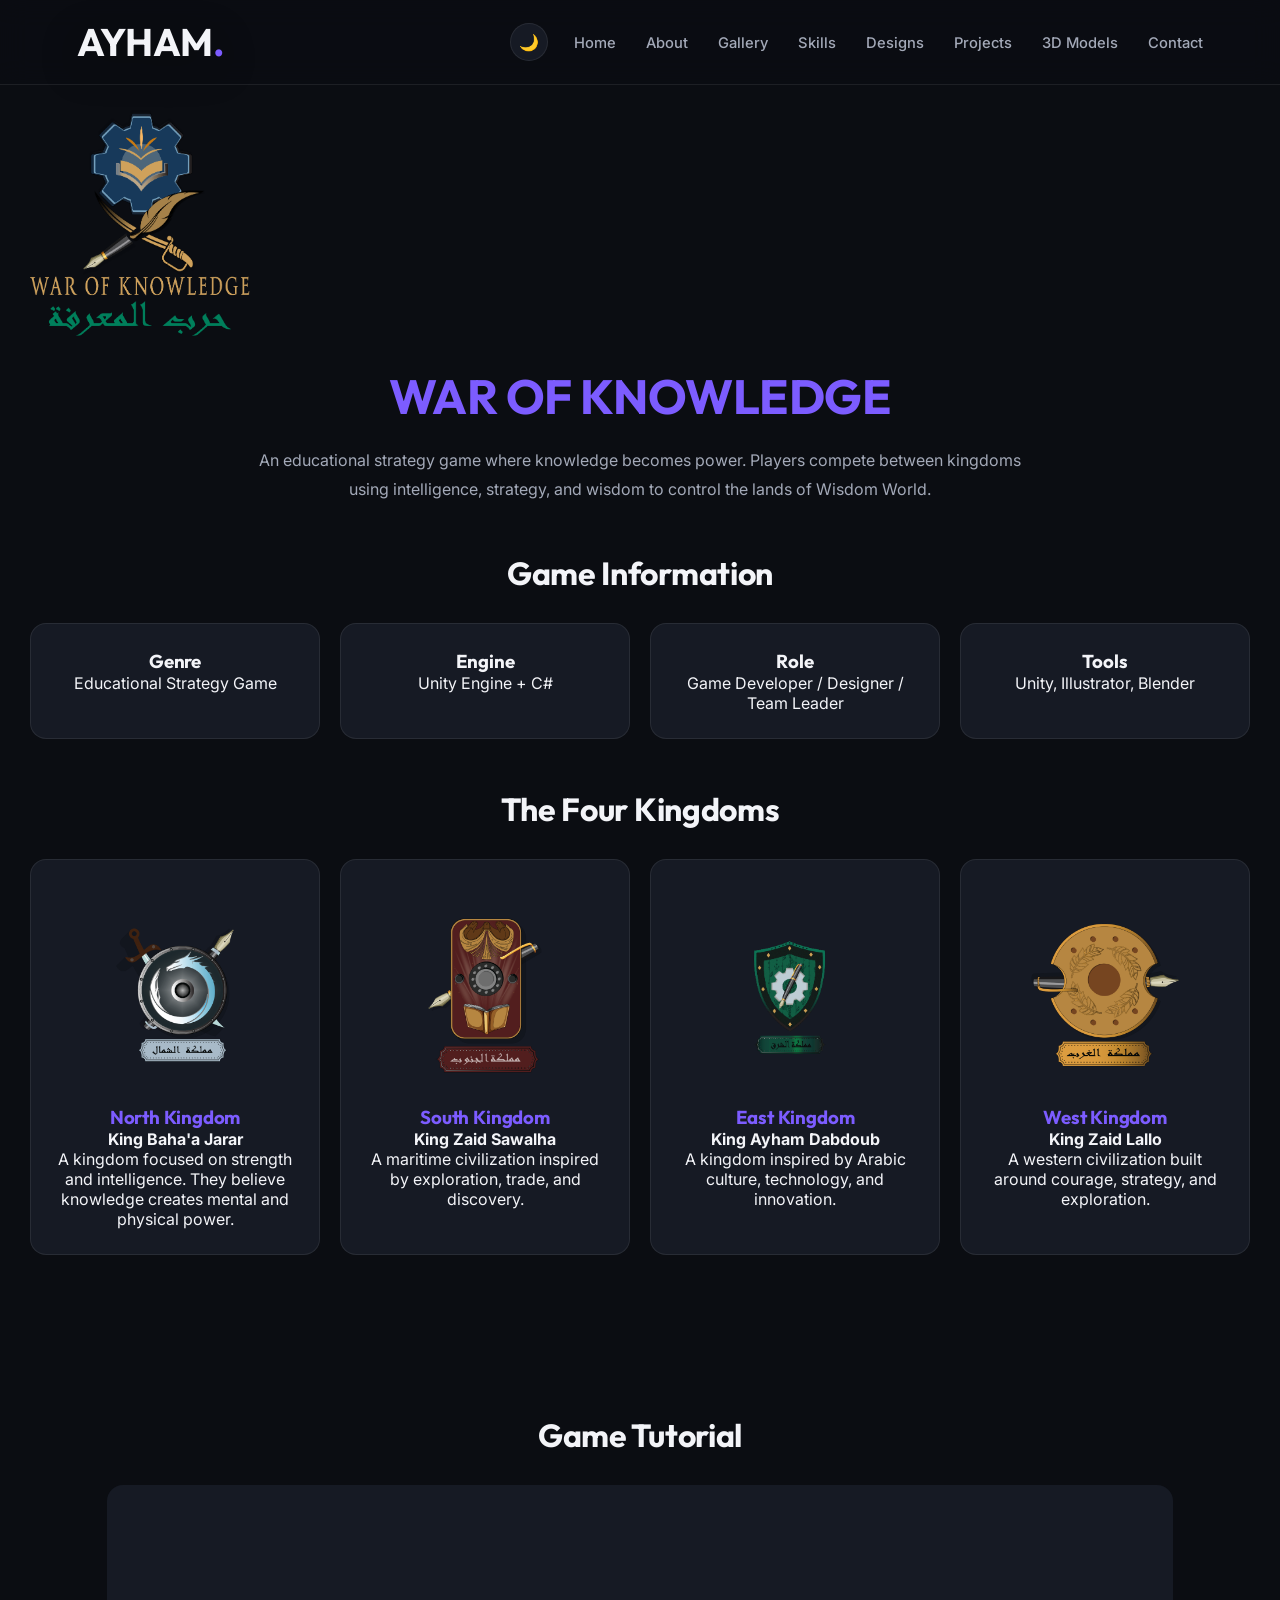
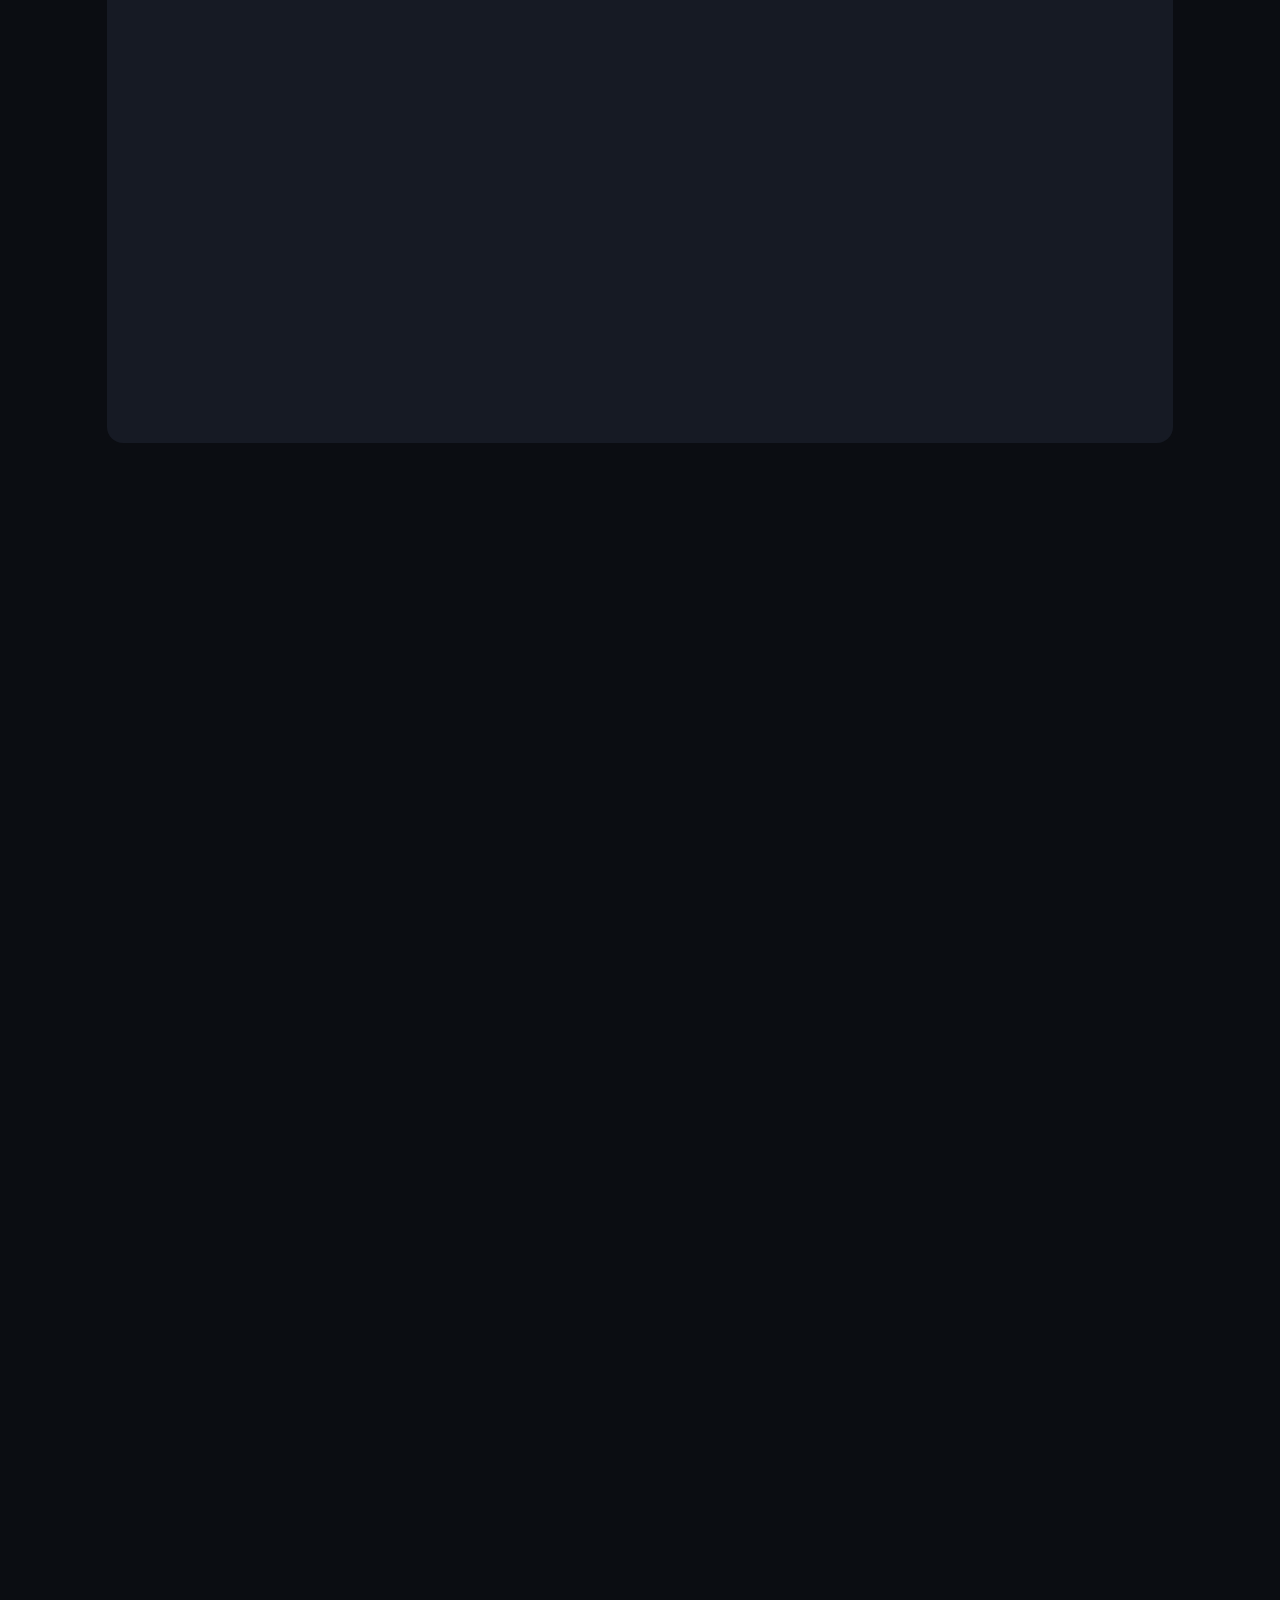
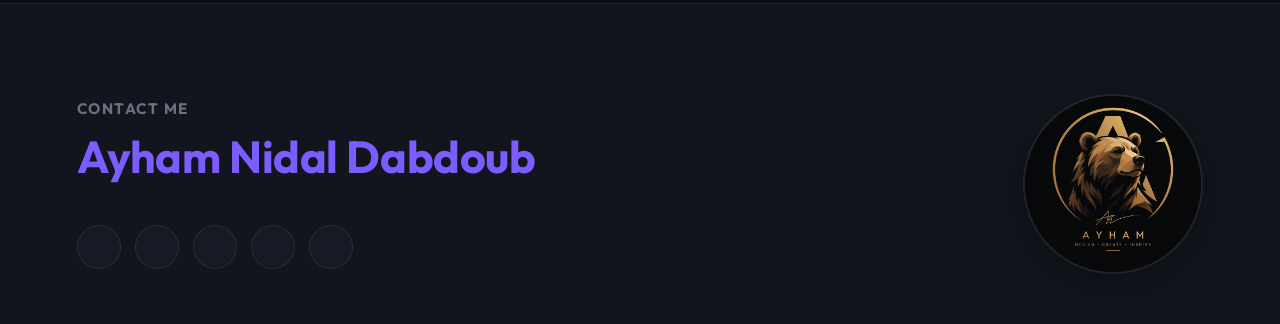
==== commit 1a71d1e3: "Add files via upload" ====
--- a/projects.html
+++ b/projects.html
@@ -67,7 +67,271 @@
 
 </header>
 
-
+<!-- ================= WAR OF KNOWLEDGE PROJECT ================= -->
+
+<section id="war-game" class="war-section">
+
+
+<!-- GAME HERO -->
+
+<div class="war-hero" data-aos="fade-up">
+
+<img src="images/war of knowledge.png" 
+class="war-logo"
+alt="War of Knowledge Logo">
+
+
+<h1>
+WAR OF KNOWLEDGE
+</h1>
+
+<p>
+An educational strategy game where knowledge becomes power.
+Players compete between kingdoms using intelligence,
+strategy, and wisdom to control the lands of Wisdom World.
+</p>
+
+</div>
+
+
+
+
+<!-- INFORMATION -->
+
+<div class="war-info" data-aos="fade-up">
+
+
+<h2>
+Game Information
+</h2>
+
+
+<div class="info-grid">
+
+
+<div class="info-card">
+<i class="fa-solid fa-gamepad"></i>
+<h3>Genre</h3>
+<p>Educational Strategy Game</p>
+</div>
+
+
+<div class="info-card">
+<i class="fa-solid fa-code"></i>
+<h3>Engine</h3>
+<p>Unity Engine + C#</p>
+</div>
+
+
+<div class="info-card">
+<i class="fa-solid fa-user"></i>
+<h3>Role</h3>
+<p>Game Developer / Designer / Team Leader</p>
+</div>
+
+
+<div class="info-card">
+<i class="fa-solid fa-layer-group"></i>
+<h3>Tools</h3>
+<p>Unity, Illustrator, Blender</p>
+</div>
+
+
+</div>
+
+
+</div>
+
+
+
+
+
+<!-- KINGDOMS -->
+
+
+<div class="kingdom-section">
+
+
+<h2 data-aos="fade-up">
+The Four Kingdoms
+</h2>
+
+
+<div class="kingdom-grid">
+
+
+
+<div class="kingdom-card north" data-aos="fade-up">
+
+<img src="images/18.png">
+
+<h3>
+North Kingdom
+</h3>
+
+<h4>
+King Baha'a Jarar
+</h4>
+
+<p>
+A kingdom focused on strength and intelligence.
+They believe knowledge creates mental and physical power.
+</p>
+
+</div>
+
+
+
+
+<div class="kingdom-card south" data-aos="fade-up">
+
+
+<img src="images/15.png">
+
+
+<h3>
+South Kingdom
+</h3>
+
+<h4>
+King Zaid Sawalha
+</h4>
+
+<p>
+A maritime civilization inspired by exploration,
+trade, and discovery.
+</p>
+
+
+</div>
+
+
+
+
+<div class="kingdom-card east" data-aos="fade-up">
+
+
+<img src="images/16.png">
+
+
+<h3>
+East Kingdom
+</h3>
+
+<h4>
+King Ayham Dabdoub
+</h4>
+
+<p>
+A kingdom inspired by Arabic culture,
+technology, and innovation.
+</p>
+
+
+</div>
+
+
+
+
+<div class="kingdom-card west" data-aos="fade-up">
+
+
+<img src="images/17.png">
+
+
+<h3>
+West Kingdom
+</h3>
+
+<h4>
+King Zaid Lallo
+</h4>
+
+<p>
+A western civilization built around courage,
+strategy, and exploration.
+</p>
+
+
+</div>
+
+
+</div>
+
+</div>
+
+
+
+
+
+<!-- VIDEO -->
+
+
+<section class="tutorial-section" data-aos="fade-up">
+
+
+<h2>
+Game Tutorial
+</h2>
+
+
+<div class="video-box">
+
+
+<video 
+            src="images/tutorial.mp4" 
+            alt="3D Modeling & Animation" 
+            autoplay>
+        </video>
+
+</div>
+
+
+</section>
+
+
+
+
+
+<!-- 3D MODELS -->
+
+
+<section class="models-section" id="models">
+
+
+<h2 data-aos="fade-up">
+3D Models
+</h2>
+
+
+<div class="model-container" data-aos="zoom-in">
+
+
+<canvas id="warModelCanvas"></canvas>
+
+
+<div class="model-buttons">
+
+<button>
+Rotate
+</button>
+
+<button>
+Reset
+</button>
+
+
+</div>
+
+
+</div>
+
+
+</section>
+
+
+
+</section>
 
 
 
--- a/style2.css
+++ b/style2.css
@@ -847,6 +847,7 @@
 ========================================== */
 .calendar-container {
   max-width: 1500px;
+  min-width: 100px;
   margin: 40px auto;
   background: var(--card); /* لون الكارت الداكن المتناسق */
   border: 1px solid var(--card-border);
@@ -1010,7 +1011,115 @@
   border-radius: 4px;
   border: 1px solid rgba(255, 255, 255, 0.1);
 }
-
+/* ==========================================
+   CALENDAR MOBILE RESPONSIVE
+========================================== */
+
+@media (max-width: 768px) {
+
+  .calendar-container {
+    width: calc(100% - 24px);
+    min-width: auto;
+    margin: 20px auto;
+    padding: 18px;
+    border-radius: 18px;
+  }
+
+  .calendar-header {
+    flex-direction: column;
+    gap: 15px;
+    text-align: center;
+    margin-bottom: 18px;
+    padding-bottom: 15px;
+  }
+
+  .calendar-header h2 {
+    font-size: 1.25rem;
+  }
+
+  .calendar-header button {
+    width: 100%;
+    padding: 12px;
+  }
+
+  .calendar-grid {
+    gap: 6px;
+  }
+
+  .day {
+    padding: 10px 5px;
+    font-size: 0.85rem;
+    border-radius: 10px;
+  }
+
+  .day:hover {
+    transform: scale(1.02);
+  }
+
+  .day.header {
+    font-size: 0.75rem;
+  }
+
+  .event-list {
+    margin-top: 20px;
+    padding-top: 18px;
+  }
+
+  .event-list h3 {
+    font-size: 1.1rem;
+  }
+
+  .event-item {
+    padding: 12px;
+    margin: 8px 0;
+    flex-direction: column;
+    align-items: flex-start;
+    gap: 8px;
+    text-align: right;
+  }
+
+  .legend {
+    gap: 12px;
+    margin: 20px 0;
+  }
+
+  .legend-item {
+    font-size: 0.75rem;
+  }
+
+  .legend-color {
+    width: 12px;
+    height: 12px;
+  }
+}
+
+
+/* Small phones */
+@media (max-width: 420px) {
+
+  .calendar-container {
+    width: calc(100% - 16px);
+    padding: 14px;
+  }
+
+  .calendar-grid {
+    gap: 4px;
+  }
+
+  .day {
+    padding: 8px 2px;
+    font-size: 0.75rem;
+  }
+
+  .calendar-header h2 {
+    font-size: 1.1rem;
+  }
+
+  .event-item {
+    font-size: 0.85rem;
+  }
+
+}
 /* ==========================================
    MODAL (DIALOGUE WINDOW) STYLES
 ========================================== */
@@ -1133,3 +1242,216 @@
 .legend-color.legend-mid { background: #7c5cff; box-shadow: 0 0 8px rgba(124, 92, 255, 0.5); }
 .legend-color.legend-finals { background: #ff6b6b; box-shadow: 0 0 8px rgba(255, 107, 107, 0.5); }
 .legend-color.legend-reg { background: #00ff66; box-shadow: 0 0 8px rgba(0, 255, 102, 0.5); }
+/* ================= WAR OF KNOWLEDGE ================= */
+
+
+.war-section{
+max-width:1500px;
+margin:80px auto;
+padding:30px;
+}
+
+
+
+.war-hero{
+text-align:center;
+}
+
+
+.war-logo{
+width:220px;
+max-width:80%;
+}
+
+
+.war-hero h1{
+font-size:3rem;
+color:var(--accent);
+margin:20px;
+}
+
+
+.war-hero p{
+max-width:800px;
+margin:auto;
+color:var(--ink-dim);
+line-height:1.8;
+}
+
+
+
+
+.war-info h2,
+.kingdom-section h2,
+.tutorial-section h2,
+.models-section h2{
+
+text-align:center;
+font-size:2rem;
+margin:50px 0 30px;
+color:var(--ink);
+
+}
+
+
+
+.info-grid{
+
+display:grid;
+grid-template-columns:repeat(4,1fr);
+gap:20px;
+
+}
+
+
+
+.info-card,
+.kingdom-card{
+
+background:var(--card);
+border:1px solid var(--card-border);
+border-radius:var(--radius);
+padding:25px;
+text-align:center;
+transition:.3s;
+
+}
+
+
+.info-card:hover,
+.kingdom-card:hover{
+
+transform:translateY(-8px);
+border-color:var(--accent);
+
+}
+
+
+
+.info-card i{
+
+font-size:35px;
+color:var(--accent);
+
+}
+
+
+
+
+.kingdom-grid{
+
+display:grid;
+grid-template-columns:repeat(4,1fr);
+gap:20px;
+
+}
+
+
+.kingdom-card img{
+
+width:100%;
+height:220px;
+object-fit:contain;
+
+}
+
+
+
+.kingdom-card h3{
+
+color:var(--accent);
+
+}
+
+
+
+
+
+.video-box{
+
+background:var(--card);
+padding:20px;
+border-radius:var(--radius);
+
+}
+
+
+.video-box video{
+
+width:100%;
+border-radius:15px;
+
+}
+
+
+
+
+.model-container{
+
+height:600px;
+background:var(--card);
+border-radius:var(--radius);
+overflow:hidden;
+
+}
+
+
+#warModelCanvas{
+
+width:100%;
+height:100%;
+
+}
+
+
+
+
+
+@media(max-width:900px){
+
+
+.info-grid,
+.kingdom-grid{
+
+grid-template-columns:1fr 1fr;
+
+}
+
+
+.war-hero h1{
+
+font-size:2rem;
+
+}
+
+
+}
+
+
+
+@media(max-width:500px){
+
+
+.info-grid,
+.kingdom-grid{
+
+grid-template-columns:1fr;
+
+}
+
+
+.war-section{
+
+padding:15px;
+
+}
+
+
+.model-container{
+
+height:400px;
+
+}
+
+
+}
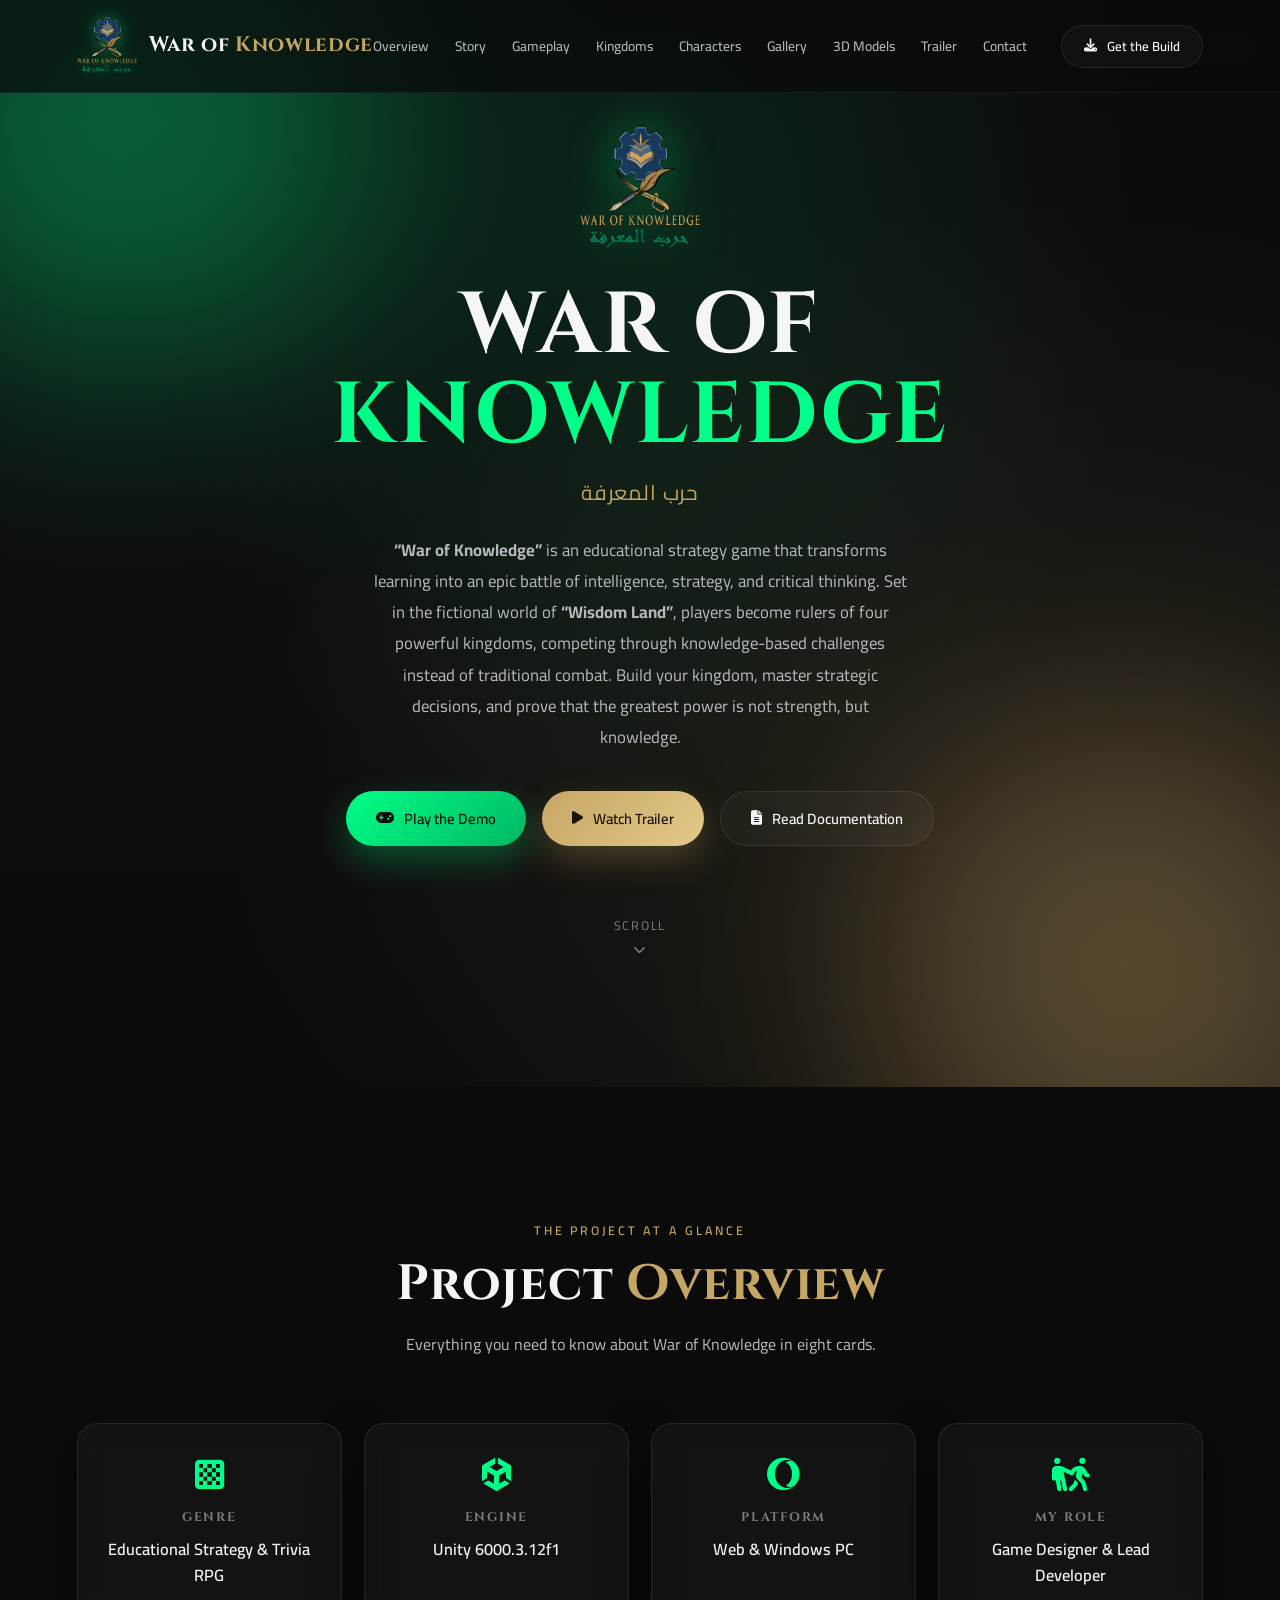
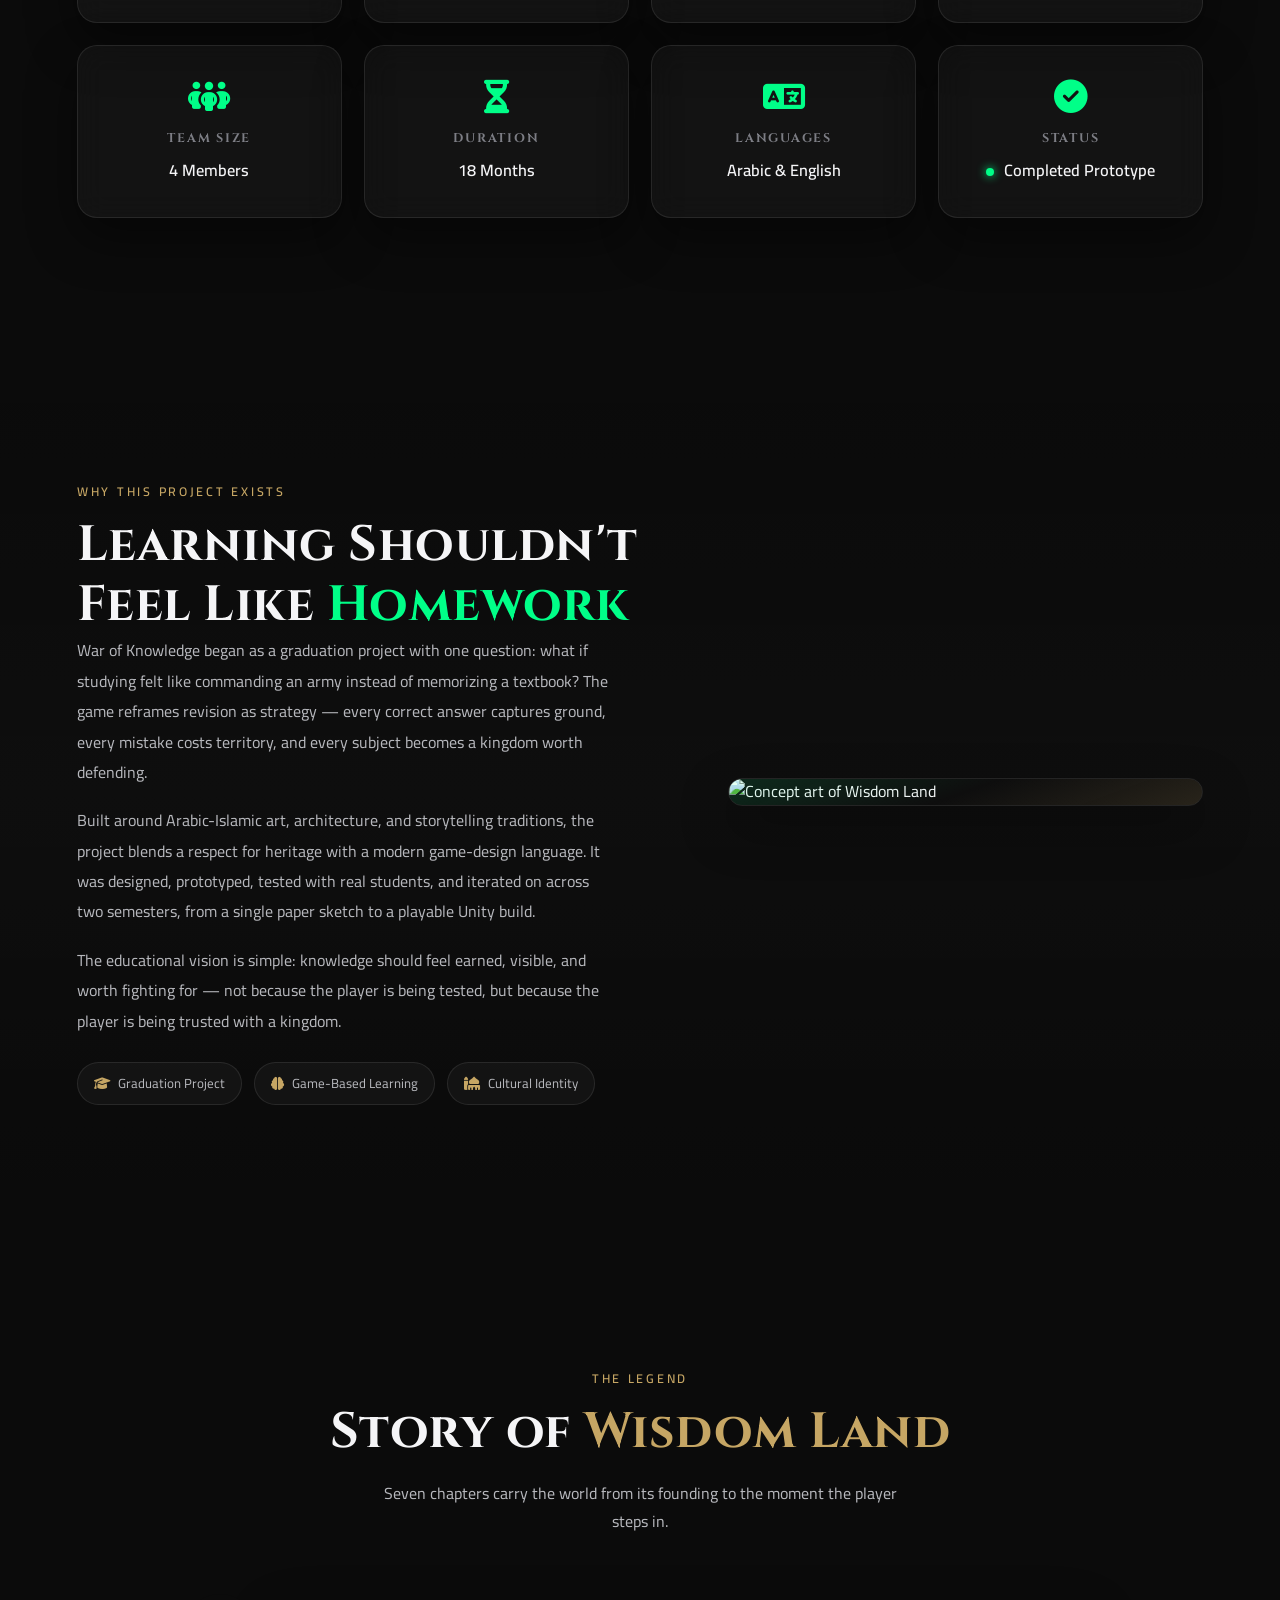
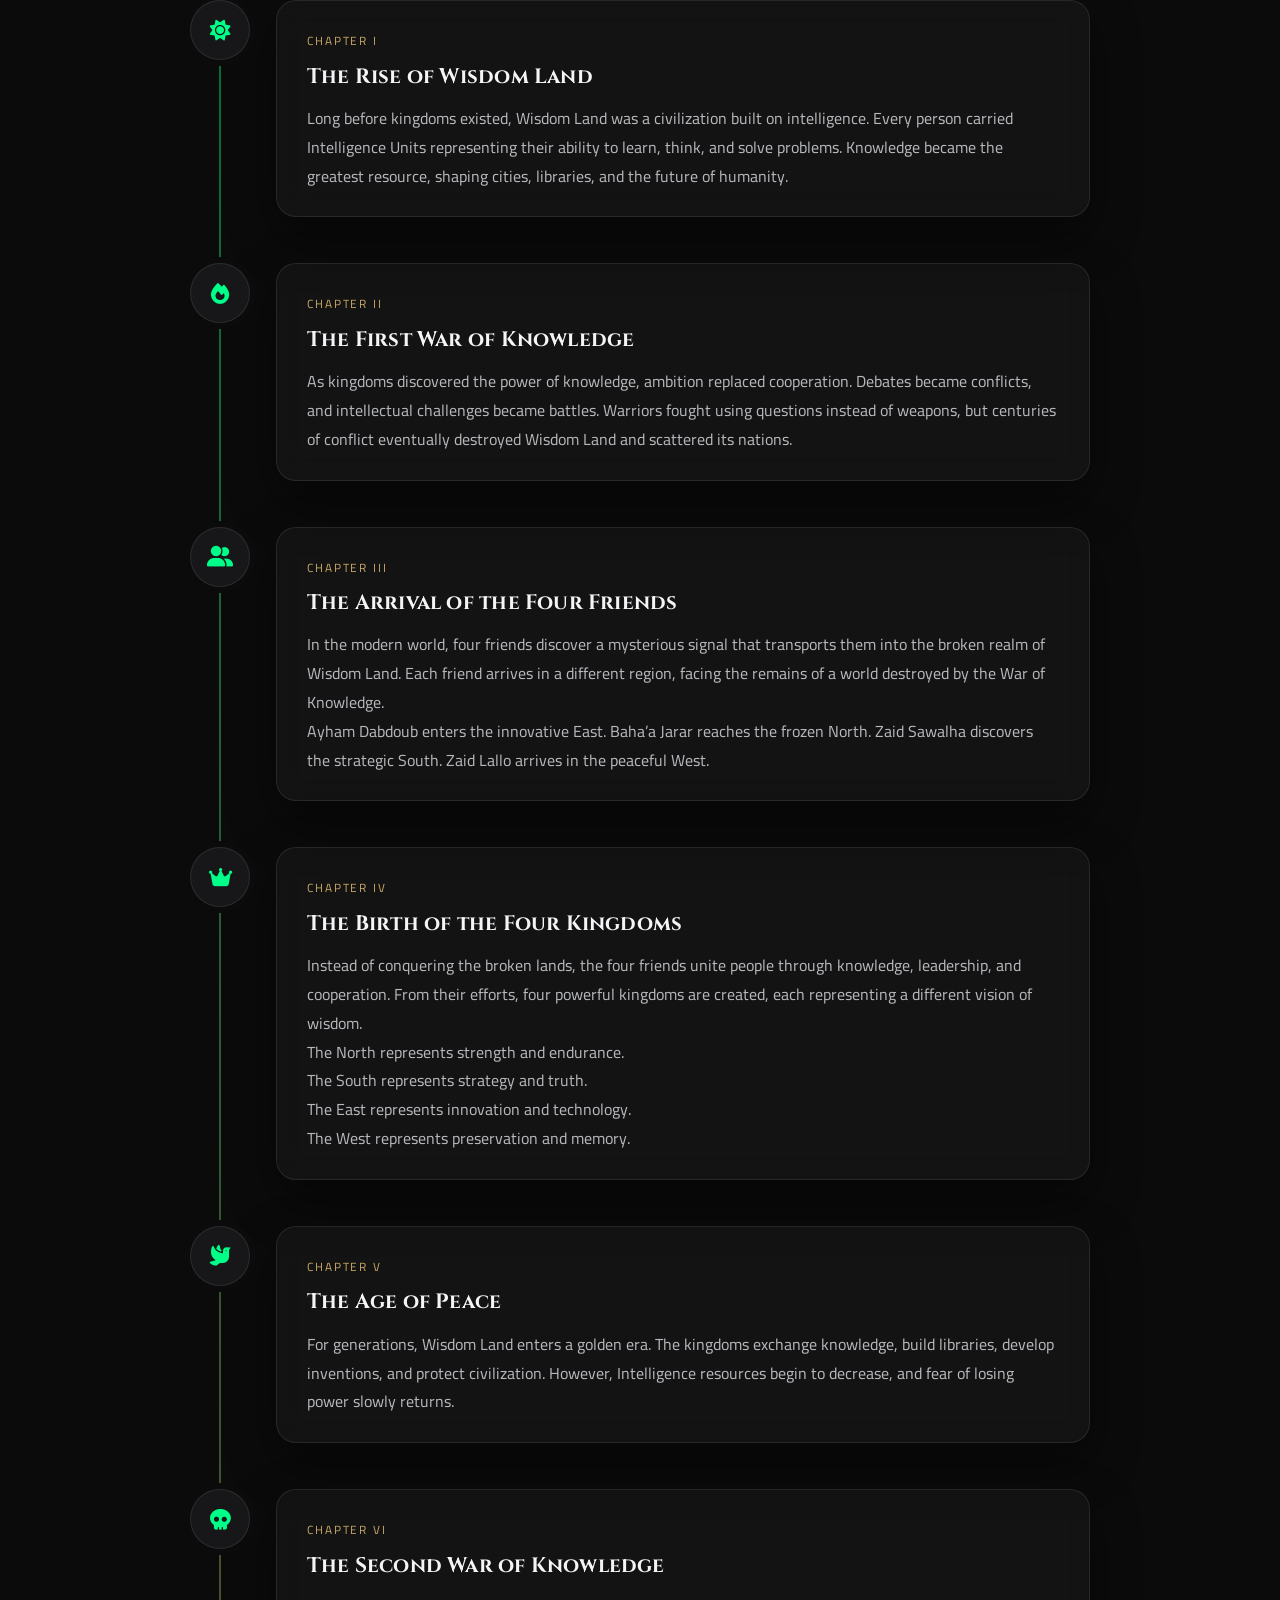
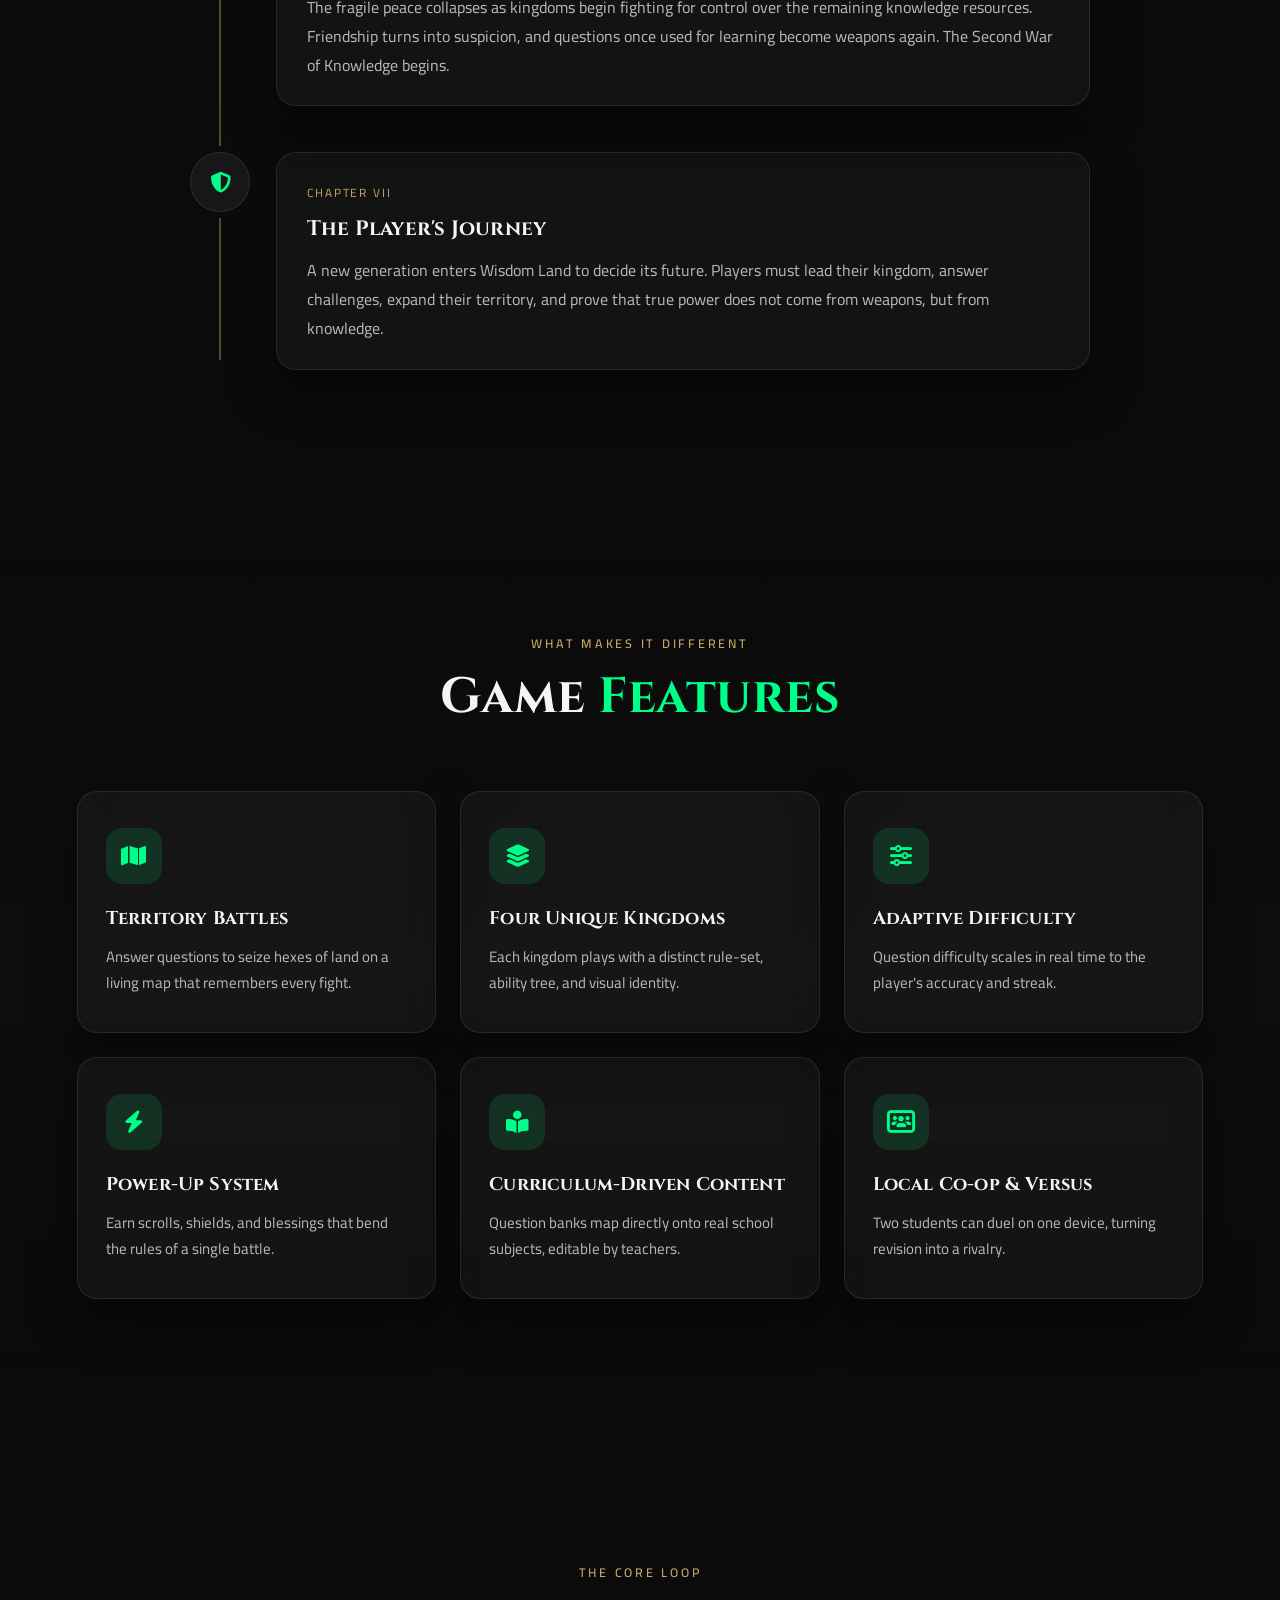
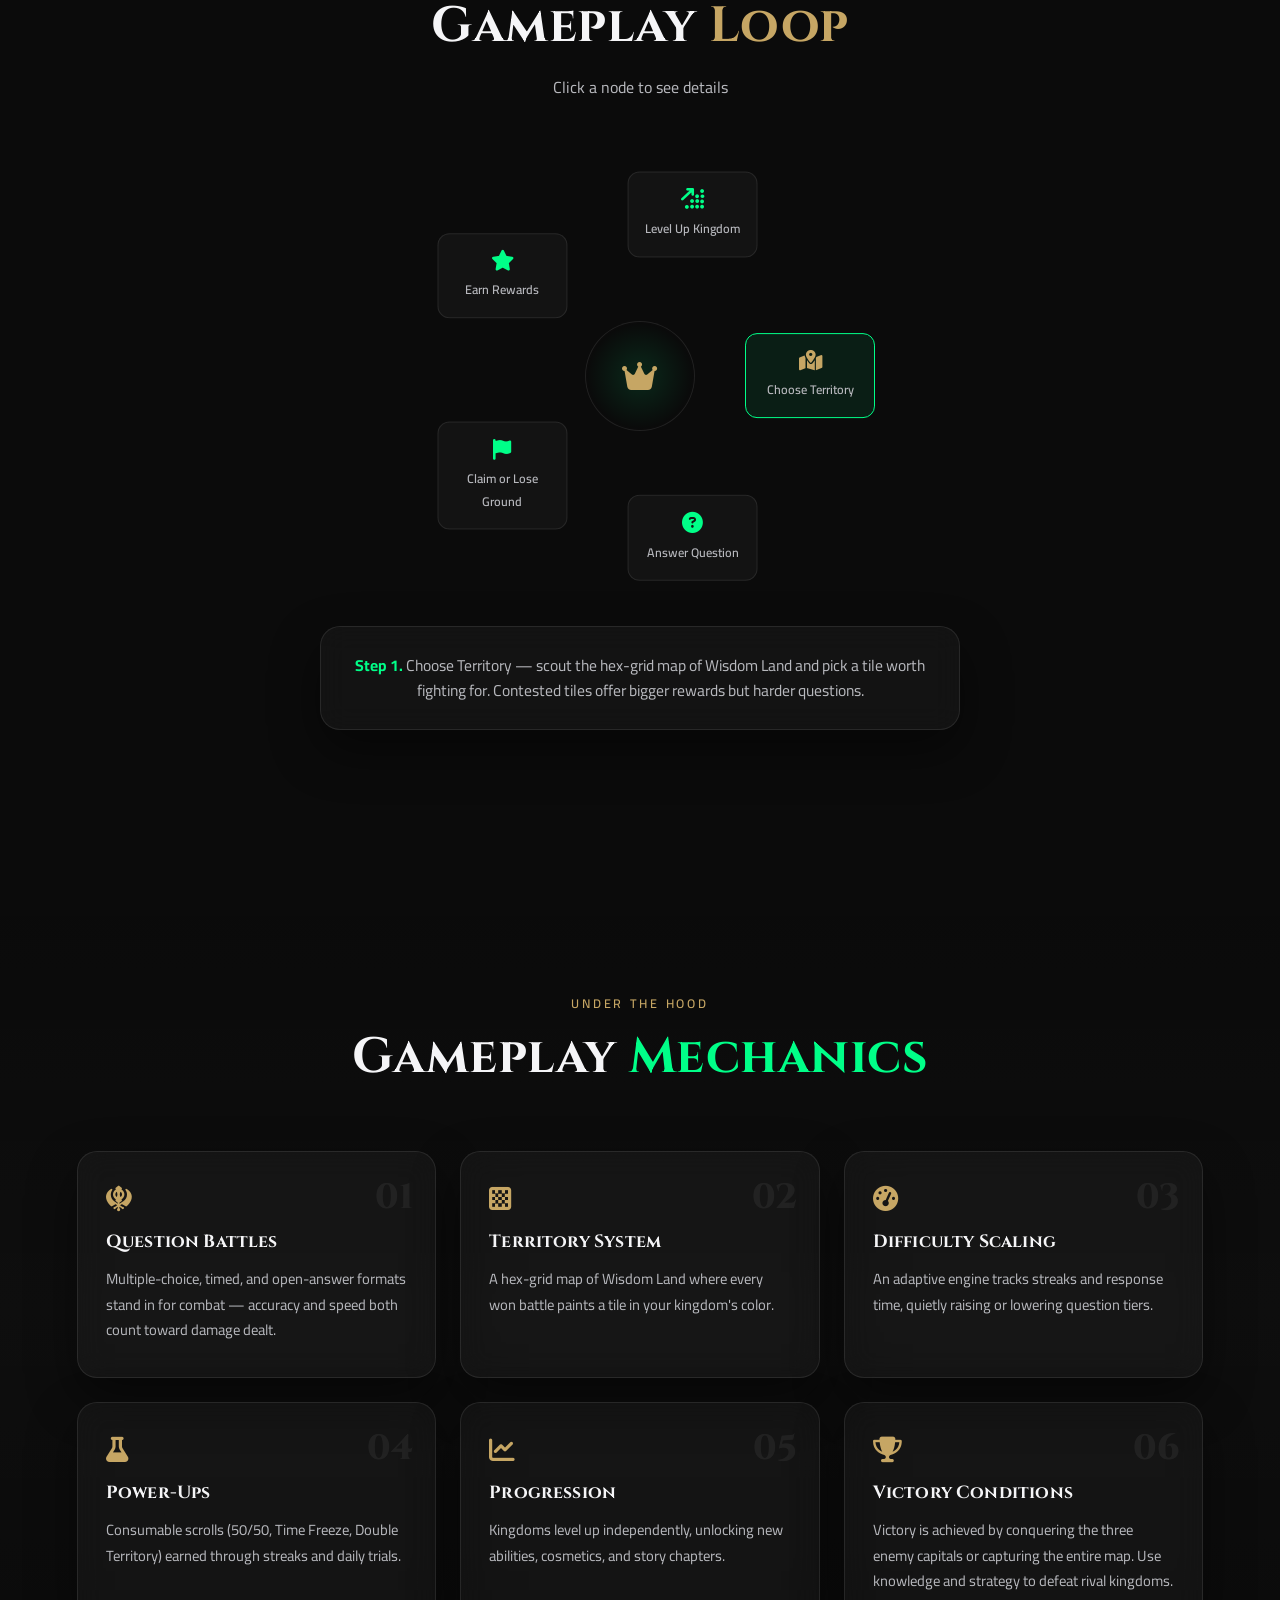
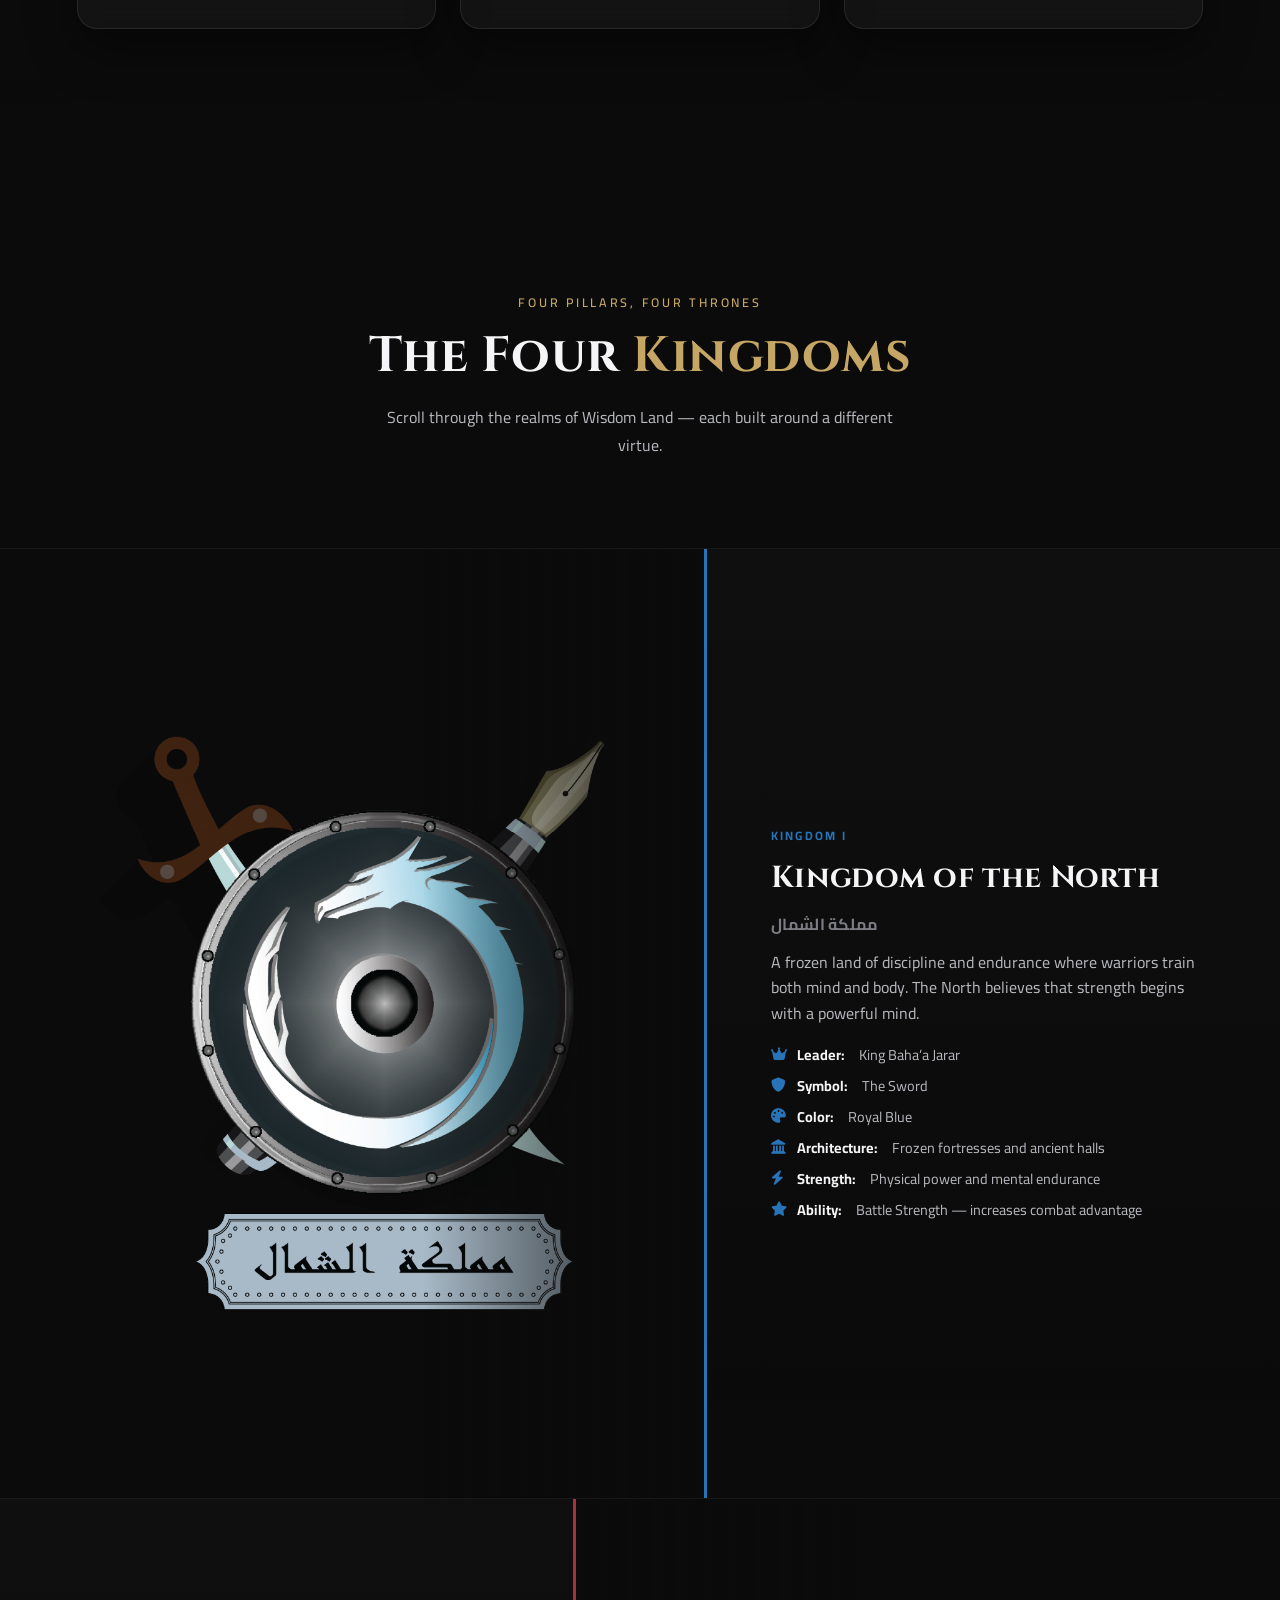
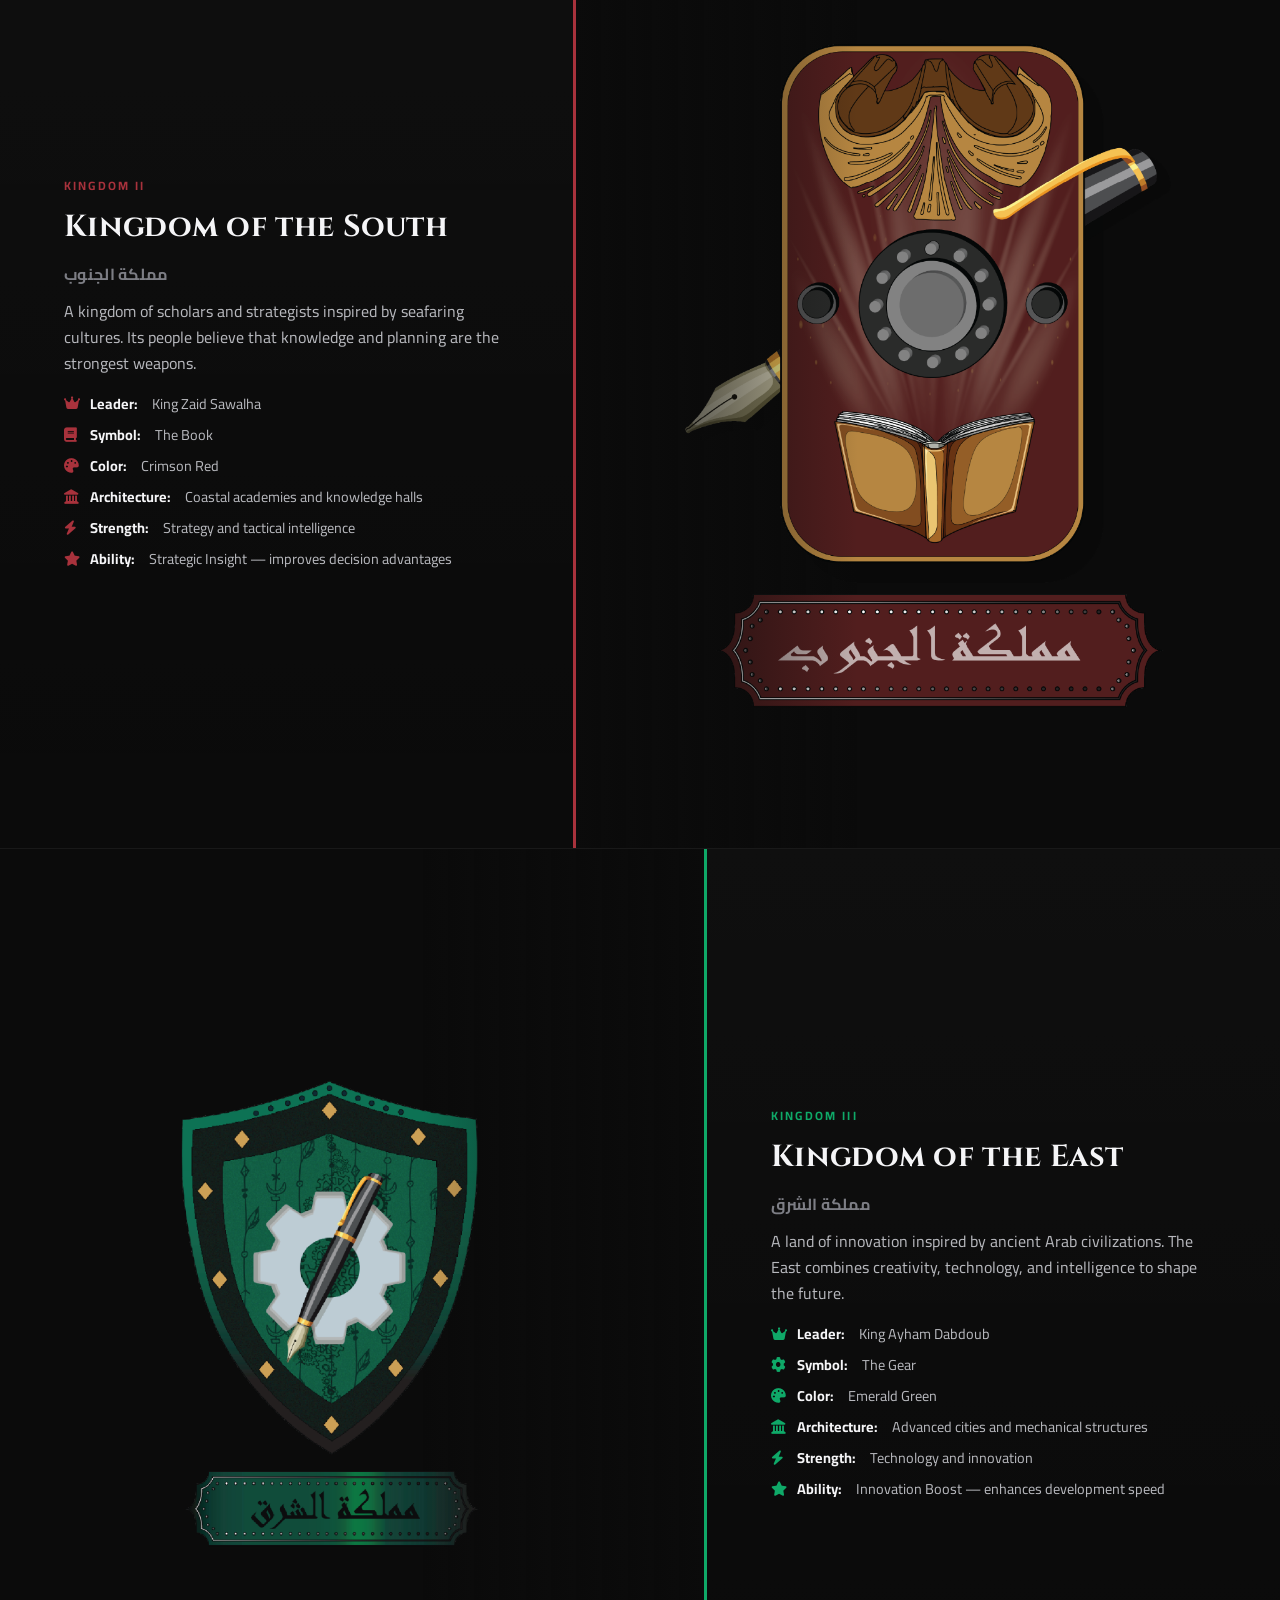
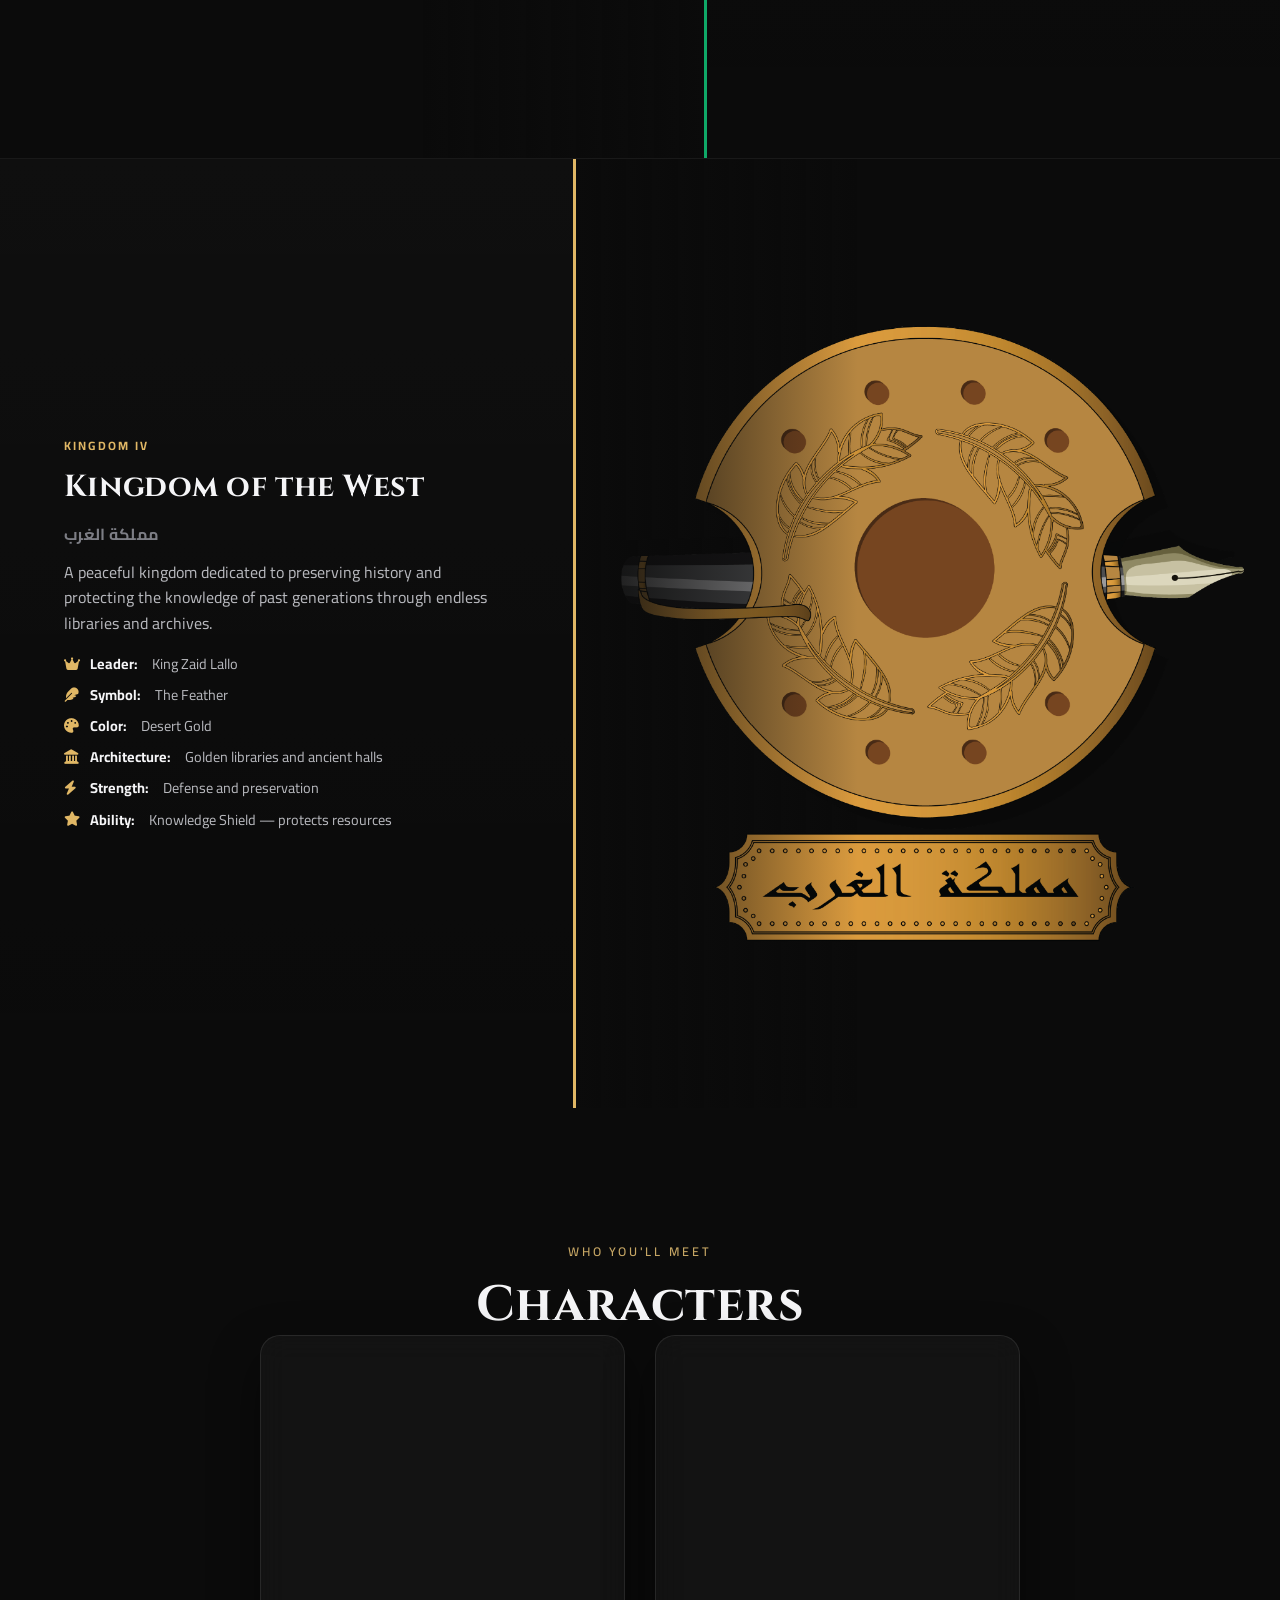
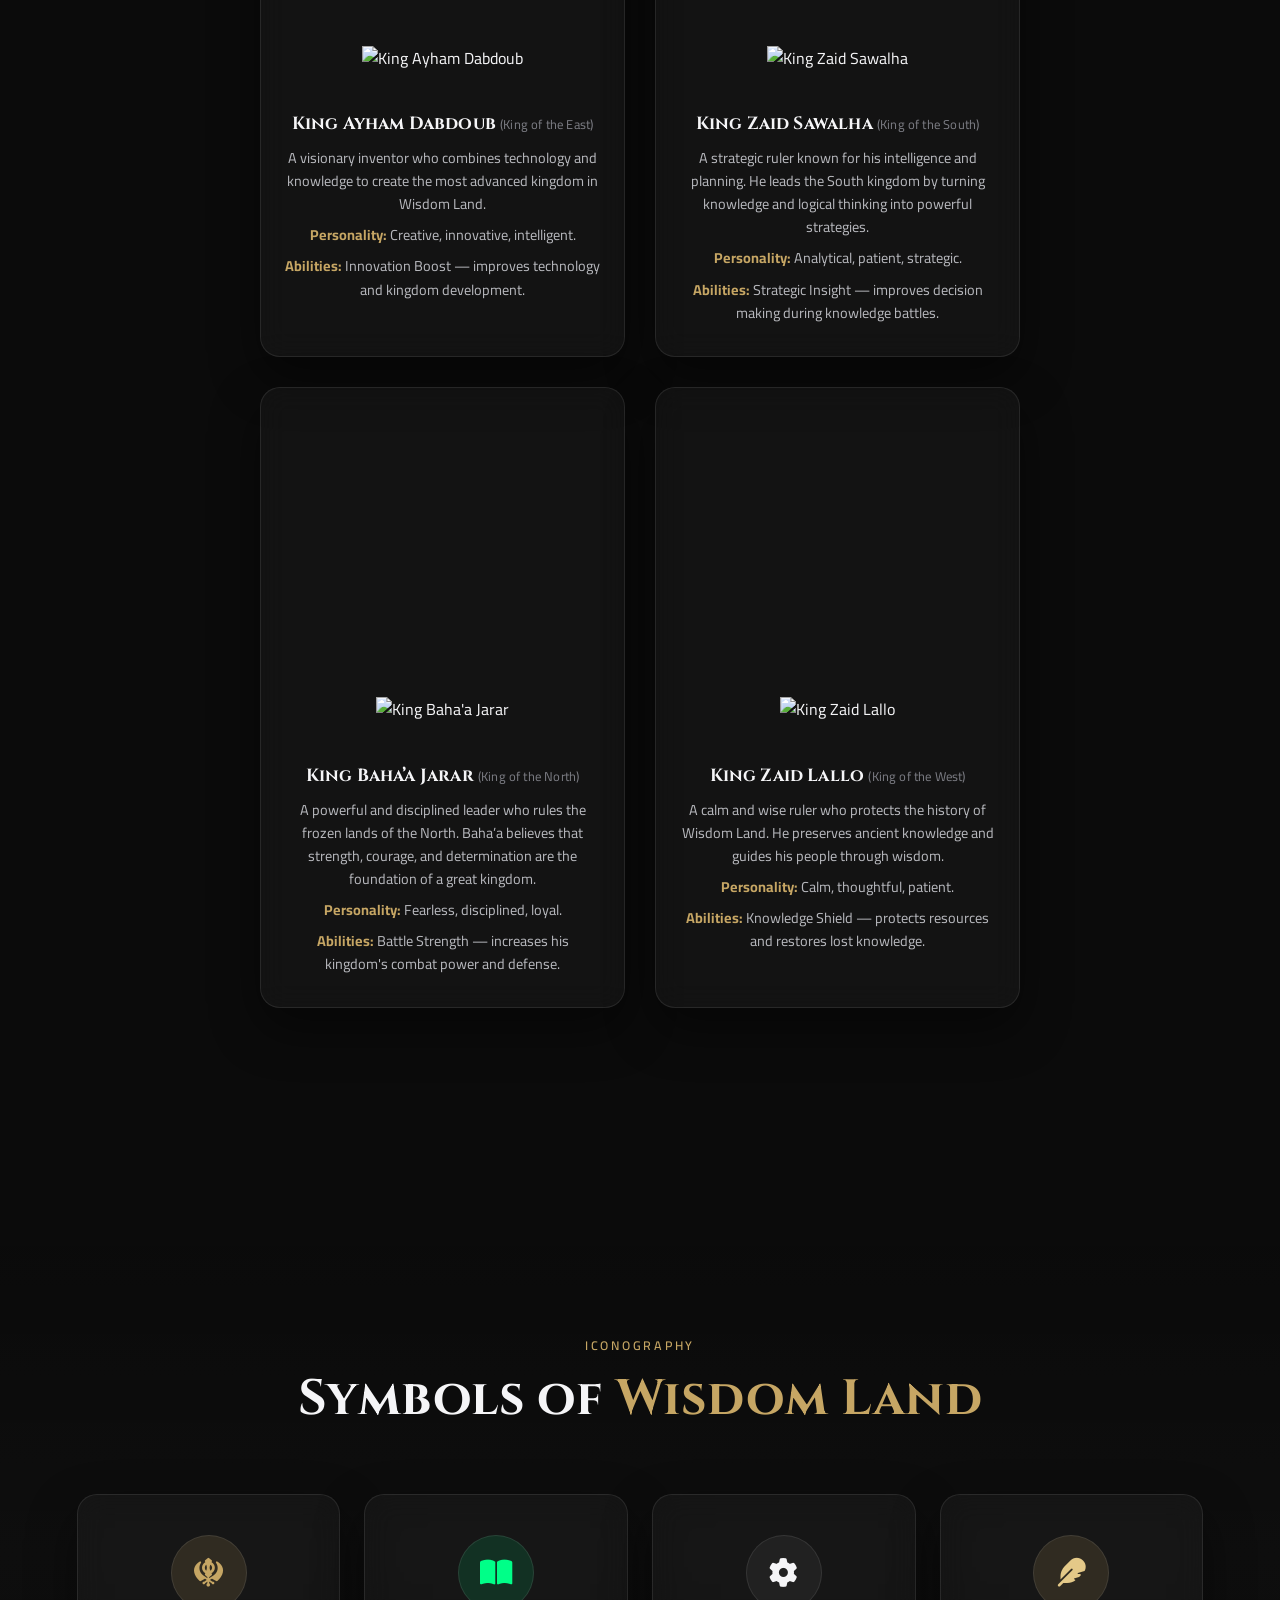
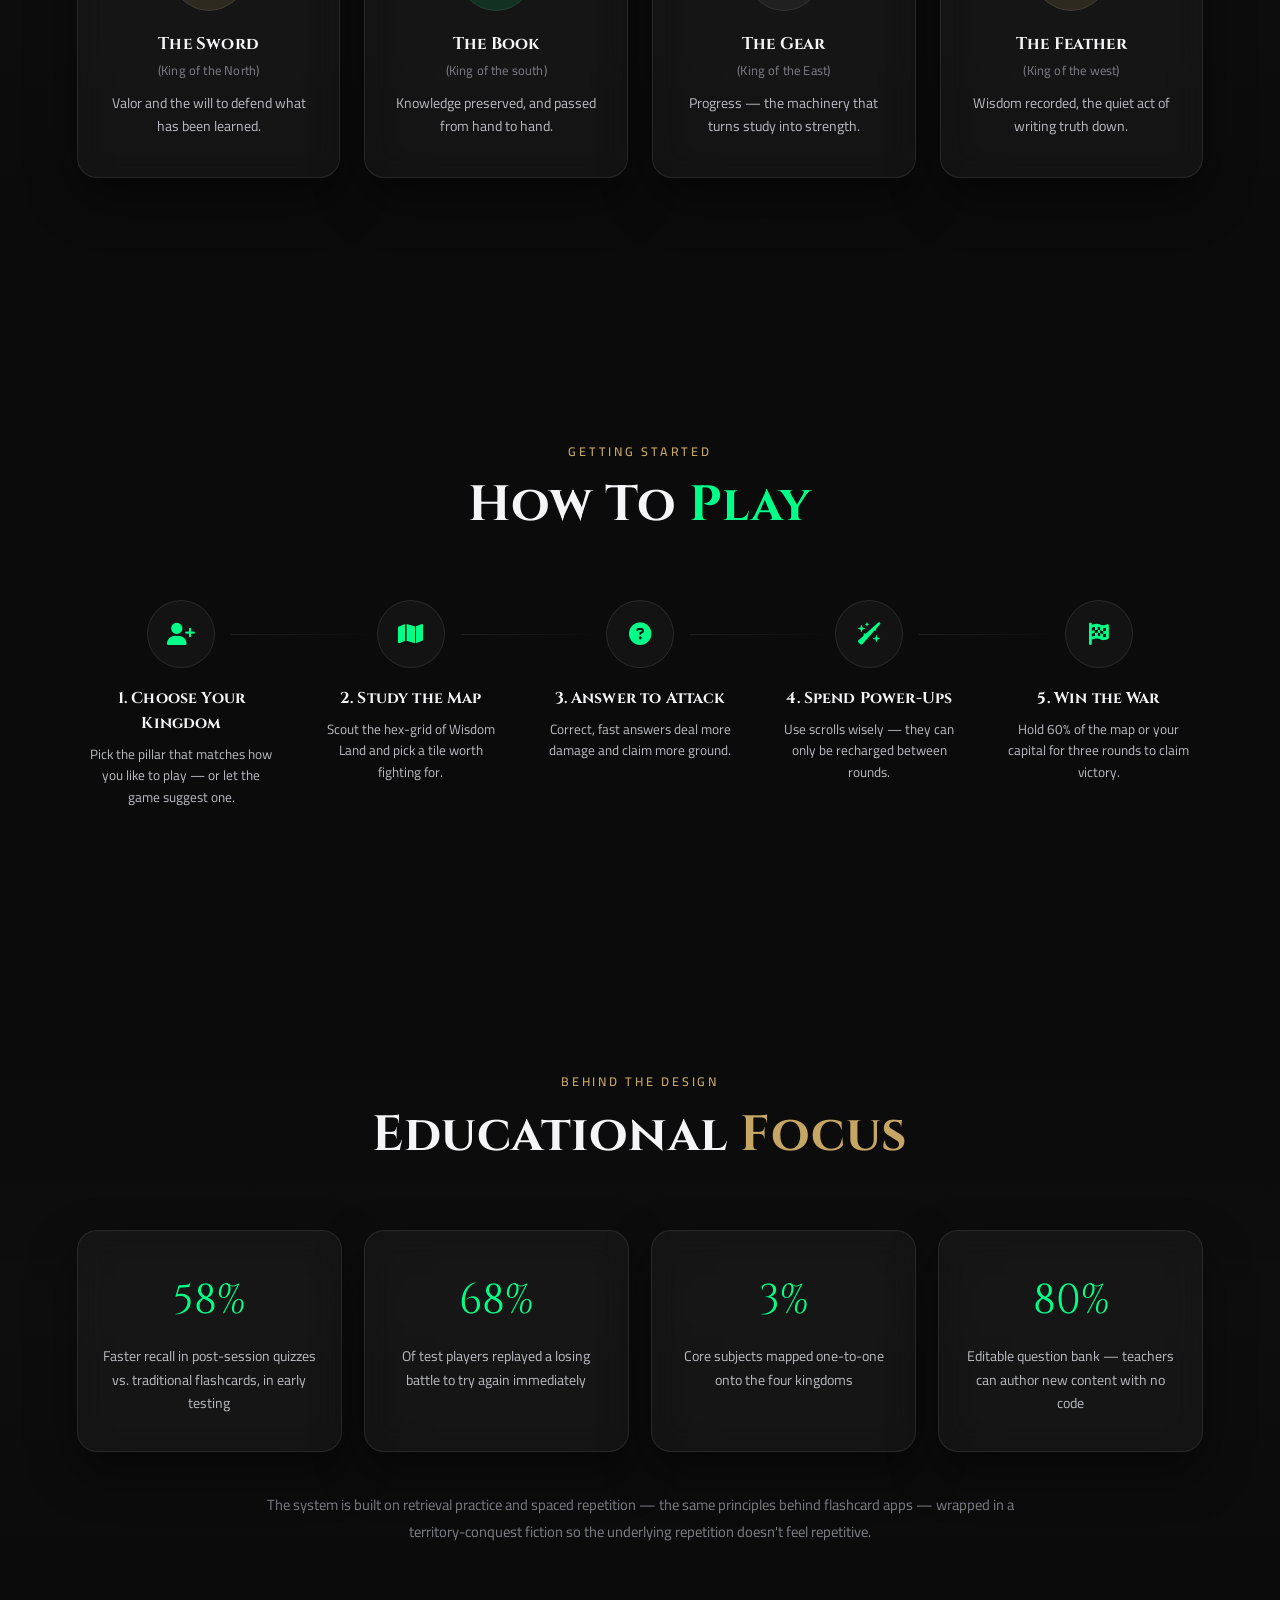
==== commit 0f03d8d8: "Add files via upload" ====
--- a/projects.html
+++ b/projects.html
@@ -1,382 +1,1942 @@
 <!DOCTYPE html>
-<html lang="en">
-
+<html lang="en" dir="ltr">
 <head>
-    <meta charset="UTF-8">
-    <meta name="viewport" content="width=device-width, initial-scale=1.0">
-
-    <title>Ayham Dabdoub | Portfolio</title>
-
-    <link rel="stylesheet" href="style2.css">
-
-    <link href="https://unpkg.com/aos@2.3.1/dist/aos.css" rel="stylesheet">
-
-    <link rel="stylesheet" href="https://cdnjs.cloudflare.com/ajax/libs/font-awesome/7.0.0/css/all.min.css" integrity="sha512-DxV+EoADOkOygM4IR9yXP8Sb2qwgidEmeqAEmDKIOfPRQZOWbXCzLC6vjbZyy0vPisbH2SyW27+ddLVCN+OMzQ==" crossorigin="anonymous" referrerpolicy="no-referrer" />
-
+<meta charset="UTF-8">
+<meta name="viewport" content="width=device-width, initial-scale=1.0">
+<title>War of Knowledge — حرب المعرفة | Graduation Project by [ayham dabdoub]</title>
+<meta name="description" content="War of Knowledge is an educational strategy game where four kingdoms battle for the future of Wisdom Land through the power of knowledge. A graduation project by [Your Name].">
+
+<!-- ================= FAVICON ================= -->
+<link rel="icon" href="images/war of knowledge.png" type="image/png">
+
+<!-- ================= FONTS ================= -->
+<!-- Cinzel: epic, carved, inscription-like display face for an ancient/legendary feel -->
+<!-- Cairo: clean geometric face with native Arabic support for body copy & bilingual labels -->
+<link rel="preconnect" href="https://fonts.googleapis.com">
+<link rel="preconnect" href="https://fonts.gstatic.com" crossorigin>
+<link href="https://fonts.googleapis.com/css2?family=Cinzel:wght@500;600;700;800;900&family=Cairo:wght@300;400;500;600;700;800&display=swap" rel="stylesheet">
+
+<!-- ================= FONT AWESOME ================= -->
+<link rel="stylesheet" href="https://cdnjs.cloudflare.com/ajax/libs/font-awesome/6.5.1/css/all.min.css">
+
+<!-- ================= AOS (Animate On Scroll) ================= -->
+<link rel="stylesheet" href="https://cdnjs.cloudflare.com/ajax/libs/aos/2.3.1/aos.css">
+
+<!-- ================= PAGE STYLES ================= -->
+<link rel="stylesheet" href="style2.css">
 </head>
 
-
-<body>
-
-<!-- ================= NAVBAR ================= -->
-
-<header>
-
-<nav>
-
-<h2 class="logo">
-    AYHAM<span>.</span>
+<body id="top">
+
+
+
+<!-- =========================================================
+     BACKGROUND LAYERS — particle canvas + geometric pattern
+========================================================= -->
+<canvas id="particleCanvas" class="wok-particles" aria-hidden="true"></canvas>
+<div class="wok-pattern-overlay" aria-hidden="true"></div>
+
+<!-- =========================================================
+     NAVIGATION
+========================================================= -->
+<header class="wok-header" id="wokHeader">
+  <nav class="wok-nav">
+    <a href="#top" class="wok-brand">
+      <img src="images/war of knowledge.png" alt="War of Knowledge emblem" class="brand-mark">
+      <span class="brand-text">War of <span class="accent-gold">Knowledge</span></span>
+    </a>
+
+    <button id="navBurger" class="nav-burger" aria-label="Toggle navigation menu" aria-expanded="false">
+      <span></span><span></span><span></span>
+    </button>
+
+    <div class="nav-links" id="navLinks">
+      <ul>
+        <li><a href="#overview" class="nav-link">Overview</a></li>
+        <li><a href="#story" class="nav-link">Story</a></li>
+        <li><a href="#gameplay-loop" class="nav-link">Gameplay</a></li>
+        <li><a href="#kingdoms" class="nav-link">Kingdoms</a></li>
+        <li><a href="#characters" class="nav-link">Characters</a></li>
+        <li><a href="#gallery" class="nav-link">Gallery</a></li>
+        <li><a href="#models" class="nav-link">3D Models</a></li>
+        <li><a href="#trailer" class="nav-link">Trailer</a></li>
+        <li><a href="#contact" class="nav-link">Contact</a></li>
+      </ul>
+      <a href="#download" class="btn btn-outline nav-cta">
+        <i class="fa-solid fa-download"></i> Get the Build
+      </a>
+    </div>
+  </nav>
+  <div class="wok-progress-bar" id="scrollProgress" aria-hidden="true"></div>
+</header>
+
+<main>
+
+<!-- =========================================================
+     01 — HERO SECTION
+     Fullscreen cinematic intro, animated logo/title, CTAs
+========================================================= -->
+<section class="section hero-section" id="hero">
+  <div class="hero-bg-video" aria-hidden="true">
+    <div class="hero-bg-gradient"></div>
+    <div class="hero-bg-glow glow-emerald"></div>
+    <div class="hero-bg-glow glow-gold"></div>
+  </div>
+
+  <div class="hero-content">
+    <img src="images/war of knowledge.png" alt="War of Knowledge game logo" class="hero-logo" data-aos="zoom-in" data-aos-duration="1200">
+
+    <h1 class="hero-title" id="heroTitle">
+      <span class="line reveal-line">WAR OF</span>
+      <span class="line reveal-line accent-emerald">KNOWLEDGE</span>
+    </h1>
+
+    <p class="hero-arabic" dir="rtl" data-aos="fade-up" data-aos-delay="400">حرب المعرفة</p>
+
+<p class="hero-desc" data-aos="fade-up" data-aos-delay="500">
+
+<strong>“War of Knowledge”</strong> is an educational strategy game that transforms 
+learning into an epic battle of intelligence, strategy, and critical thinking.
+
+Set in the fictional world of <strong>“Wisdom Land”</strong>, players become rulers of 
+four powerful kingdoms, competing through knowledge-based challenges instead of 
+traditional combat.
+
+Build your kingdom, master strategic decisions, and prove that the greatest power 
+is not strength, but knowledge.
+
+</p>
+
+    <div class="hero-cta-row" data-aos="fade-up" data-aos-delay="650">
+      <a href="https://play.unity.com/en/games/e9352fc9-1366-4527-b862-dfd9087e9b3c/war-of-knowledge" class="btn btn-primary">
+        <i class="fa-solid fa-gamepad"></i> Play the Demo
+      </a>
+      <a href="#trailer" class="btn btn-secondary">
+        <i class="fa-solid fa-play"></i> Watch Trailer
+      </a>
+      <a href="war of knowledge project.pdf" class="btn btn-outline">
+        <i class="fa-solid fa-file-lines"></i> Read Documentation
+      </a>
+    </div>
+
+    <div class="hero-scroll-hint" aria-hidden="true">
+      <span>Scroll</span>
+      <i class="fa-solid fa-chevron-down"></i>
+    </div>
+  </div>
+</section>
+
+<!-- =========================================================
+     02 — PROJECT OVERVIEW
+     Quick-glance production facts as glass cards
+========================================================= -->
+<section class="section" id="overview">
+  <div class="section-head" data-aos="fade-up">
+    <span class="eyebrow">The Project At a Glance</span>
+    <h2 class="section-title">Project <span class="accent-gold">Overview</span></h2>
+    <p class="section-sub">Everything you need to know about War of Knowledge in eight cards.</p>
+  </div>
+
+  <div class="overview-grid">
+    <div class="glass-card overview-card" data-aos="fade-up" data-aos-delay="0">
+      <i class="fa-solid fa-chess-board"></i>
+      <h3>Genre</h3>
+      <p>Educational Strategy &amp; Trivia RPG</p>
+    </div>
+    <div class="glass-card overview-card" data-aos="fade-up" data-aos-delay="60">
+      <i class="fa-brands fa-unity"></i>
+      <h3>Engine</h3>
+      <p>Unity 6000.3.12f1</p>
+    </div>
+    <div class="glass-card overview-card" data-aos="fade-up" data-aos-delay="120">
+    <i class="fa-brands fa-opera"></i>
+      <h3>Platform</h3>
+      <p>Web &amp; Windows PC</p>
+    </div>
+    <div class="glass-card overview-card" data-aos="fade-up" data-aos-delay="180">
+    <i class="fa-solid fa-people-pulling"></i>
+      <h3>My Role</h3>
+      <p>Game Designer &amp; Lead Developer</p>
+    </div>
+    <div class="glass-card overview-card" data-aos="fade-up" data-aos-delay="240">
+      <i class="fa-solid fa-people-group"></i>
+      <h3>Team Size</h3>
+      <p>4 Members</p>
+    </div>
+    <div class="glass-card overview-card" data-aos="fade-up" data-aos-delay="300">
+      <i class="fa-solid fa-hourglass-half"></i>
+      <h3>Duration</h3>
+      <p>18 Months</p>
+    </div>
+    <div class="glass-card overview-card" data-aos="fade-up" data-aos-delay="360">
+      <i class="fa-solid fa-language"></i>
+      <h3>Languages</h3>
+      <p>Arabic &amp; English</p>
+    </div>
+    <div class="glass-card overview-card" data-aos="fade-up" data-aos-delay="420">
+      <i class="fa-solid fa-circle-check"></i>
+      <h3>Status</h3>
+      <p><span class="status-dot"></span> Completed Prototype</p>
+    </div>
+  </div>
+</section>
+
+<!-- =========================================================
+     03 — INTRODUCTION
+     Project explanation and educational vision
+========================================================= -->
+<section class="section alt-bg" id="introduction">
+  <div class="introduction-grid">
+    <div class="intro-text" data-aos="fade-right">
+      <span class="eyebrow">Why This Project Exists</span>
+      <h2 class="section-title left">Learning Shouldn't Feel Like <span class="accent-emerald">Homework</span></h2>
+      <p>
+        War of Knowledge began as a graduation project with one question: what if studying felt like
+        commanding an army instead of memorizing a textbook? The game reframes revision as strategy —
+        every correct answer captures ground, every mistake costs territory, and every subject becomes
+        a kingdom worth defending.
+      </p>
+      <p>
+        Built around Arabic-Islamic art, architecture, and storytelling traditions, the project blends
+        a respect for heritage with a modern game-design language. It was designed, prototyped, tested
+        with real students, and iterated on across two semesters, from a single paper sketch to a
+        playable Unity build.
+      </p>
+      <p>
+        The educational vision is simple: knowledge should feel earned, visible, and worth fighting for —
+        not because the player is being tested, but because the player is being trusted with a kingdom.
+      </p>
+      <div class="intro-tags">
+        <span><i class="fa-solid fa-graduation-cap"></i> Graduation Project</span>
+        <span><i class="fa-solid fa-brain"></i> Game-Based Learning</span>
+        <span><i class="fa-solid fa-mosque"></i> Cultural Identity</span>
+      </div>
+    </div>
+
+    <div class="intro-visual" data-aos="fade-left">
+      <div class="pattern-frame">
+        <img src="images/intro.png" alt="Concept art of Wisdom Land">
+      </div>
+    </div>
+  </div>
+</section>
+
+<!-- =========================================================
+     04 — STORY OF WISDOM LAND
+     Animated vertical/horizontal timeline of the full narrative
+========================================================= -->
+<section class="section" id="story">
+  <div class="section-head" data-aos="fade-up">
+    <span class="eyebrow">The Legend</span>
+    <h2 class="section-title">Story of <span class="accent-gold">Wisdom Land</span></h2>
+    <p class="section-sub">Seven chapters carry the world from its founding to the moment the player steps in.</p>
+  </div>
+
+<!-- =====================================================
+     STORY OF WISDOM LAND - FULL STORY TIMELINE
+===================================================== -->
+
+<div class="story-timeline">
+
+<div class="timeline-track" aria-hidden="true"></div>
+
+
+
+<!-- CHAPTER I -->
+<div class="story-node" data-aos="fade-up">
+
+<div class="node-marker">
+<i class="fa-solid fa-sun"></i>
+</div>
+
+
+<div class="node-card glass-card">
+
+<span class="node-tag">
+Chapter I
+</span>
+
+<h3>
+The Rise of Wisdom Land
+</h3>
+
+
+<p>
+Long before kingdoms existed, Wisdom Land was a civilization built on intelligence.
+Every person carried Intelligence Units representing their ability to learn, think,
+and solve problems. Knowledge became the greatest resource, shaping cities,
+libraries, and the future of humanity.
+</p>
+
+</div>
+
+</div>
+
+
+
+
+
+
+<!-- CHAPTER II -->
+<div class="story-node" data-aos="fade-up">
+
+<div class="node-marker">
+<i class="fa-solid fa-fire"></i>
+</div>
+
+
+<div class="node-card glass-card">
+
+<span class="node-tag">
+Chapter II
+</span>
+
+
+<h3>
+The First War of Knowledge
+</h3>
+
+
+<p>
+As kingdoms discovered the power of knowledge, ambition replaced cooperation.
+Debates became conflicts, and intellectual challenges became battles. Warriors
+fought using questions instead of weapons, but centuries of conflict eventually
+destroyed Wisdom Land and scattered its nations.
+</p>
+
+
+</div>
+
+</div>
+
+
+
+
+
+
+
+
+<!-- CHAPTER III -->
+<div class="story-node" data-aos="fade-up">
+
+<div class="node-marker">
+<i class="fa-solid fa-user-group"></i>
+</div>
+
+
+<div class="node-card glass-card">
+
+
+<span class="node-tag">
+Chapter III
+</span>
+
+
+<h3>
+The Arrival of the Four Friends
+</h3>
+
+
+<p>
+In the modern world, four friends discover a mysterious signal that transports them
+into the broken realm of Wisdom Land. Each friend arrives in a different region,
+facing the remains of a world destroyed by the War of Knowledge.
+</p>
+
+
+<p class="small-text">
+Ayham Dabdoub enters the innovative East.
+Baha’a Jarar reaches the frozen North.
+Zaid Sawalha discovers the strategic South.
+Zaid Lallo arrives in the peaceful West.
+
+</p>
+
+
+</div>
+
+</div>
+
+
+
+
+
+
+
+
+
+<!-- CHAPTER IV -->
+<div class="story-node" data-aos="fade-up">
+
+<div class="node-marker">
+<i class="fa-solid fa-crown"></i>
+</div>
+
+
+
+<div class="node-card glass-card">
+
+
+<span class="node-tag">
+Chapter IV
+</span>
+
+
+<h3>
+The Birth of the Four Kingdoms
+</h3>
+
+
+
+<p>
+Instead of conquering the broken lands, the four friends unite people through
+knowledge, leadership, and cooperation. From their efforts, four powerful kingdoms
+are created, each representing a different vision of wisdom.
+</p>
+
+
+<p class="small-text">
+
+The North represents strength and endurance.
+<br>
+The South represents strategy and truth.
+<br>
+The East represents innovation and technology.
+<br>
+The West represents preservation and memory.
+
+</p>
+
+
+
+</div>
+
+</div>
+
+
+
+
+
+
+
+
+
+<!-- CHAPTER V -->
+<div class="story-node" data-aos="fade-up">
+
+
+<div class="node-marker">
+<i class="fa-solid fa-dove"></i>
+</div>
+
+
+
+<div class="node-card glass-card">
+
+
+<span class="node-tag">
+Chapter V
+</span>
+
+
+<h3>
+The Age of Peace
+</h3>
+
+
+
+<p>
+For generations, Wisdom Land enters a golden era. The kingdoms exchange knowledge,
+build libraries, develop inventions, and protect civilization. However, Intelligence
+resources begin to decrease, and fear of losing power slowly returns.
+</p>
+
+
+</div>
+
+</div>
+
+
+
+
+
+
+
+
+
+<!-- CHAPTER VI -->
+<div class="story-node" data-aos="fade-up">
+
+
+<div class="node-marker">
+<i class="fa-solid fa-skull"></i>
+</div>
+
+
+
+<div class="node-card glass-card">
+
+
+<span class="node-tag">
+Chapter VI
+</span>
+
+
+<h3>
+The Second War of Knowledge
+</h3>
+
+
+
+<p>
+The fragile peace collapses as kingdoms begin fighting for control over the remaining
+knowledge resources. Friendship turns into suspicion, and questions once used for
+learning become weapons again. The Second War of Knowledge begins.
+</p>
+
+
+</div>
+
+</div>
+
+
+
+
+
+
+
+
+
+<!-- CHAPTER VII -->
+<div class="story-node" data-aos="fade-up">
+
+
+<div class="node-marker">
+<i class="fa-solid fa-shield-halved"></i>
+</div>
+
+
+
+<div class="node-card glass-card">
+
+
+<span class="node-tag">
+Chapter VII
+</span>
+
+
+<h3>
+The Player's Journey
+</h3>
+
+
+
+<p>
+A new generation enters Wisdom Land to decide its future. Players must lead their
+kingdom, answer challenges, expand their territory, and prove that true power does
+not come from weapons, but from knowledge.
+</p>
+
+
+</div>
+
+</div>
+
+
+
+</div>
+</section>
+
+<!-- =========================================================
+     05 — GAME FEATURES
+     Animated feature cards
+========================================================= -->
+<section class="section alt-bg" id="features">
+  <div class="section-head" data-aos="fade-up">
+    <span class="eyebrow">What Makes It Different</span>
+    <h2 class="section-title">Game <span class="accent-emerald">Features</span></h2>
+  </div>
+
+  <div class="features-grid">
+    <div class="feature-card glass-card" data-aos="flip-up" data-aos-delay="0">
+      <div class="feature-icon"><i class="fa-solid fa-map"></i></div>
+      <h3>Territory Battles</h3>
+      <p>Answer questions to seize hexes of land on a living map that remembers every fight.</p>
+    </div>
+    <div class="feature-card glass-card" data-aos="flip-up" data-aos-delay="80">
+      <div class="feature-icon"><i class="fa-solid fa-layer-group"></i></div>
+      <h3>Four Unique Kingdoms</h3>
+      <p>Each kingdom plays with a distinct rule-set, ability tree, and visual identity.</p>
+    </div>
+    <div class="feature-card glass-card" data-aos="flip-up" data-aos-delay="160">
+      <div class="feature-icon"><i class="fa-solid fa-sliders"></i></div>
+      <h3>Adaptive Difficulty</h3>
+      <p>Question difficulty scales in real time to the player's accuracy and streak.</p>
+    </div>
+    <div class="feature-card glass-card" data-aos="flip-up" data-aos-delay="240">
+      <div class="feature-icon"><i class="fa-solid fa-bolt"></i></div>
+      <h3>Power-Up System</h3>
+      <p>Earn scrolls, shields, and blessings that bend the rules of a single battle.</p>
+    </div>
+    <div class="feature-card glass-card" data-aos="flip-up" data-aos-delay="320">
+      <div class="feature-icon"><i class="fa-solid fa-book-open-reader"></i></div>
+      <h3>Curriculum-Driven Content</h3>
+      <p>Question banks map directly onto real school subjects, editable by teachers.</p>
+    </div>
+    <div class="feature-card glass-card" data-aos="flip-up" data-aos-delay="400">
+      <div class="feature-icon"><i class="fa-solid fa-users-rectangle"></i></div>
+      <h3>Local Co-op &amp; Versus</h3>
+      <p>Two students can duel on one device, turning revision into a rivalry.</p>
+    </div>
+  </div>
+</section>
+
+<!-- =========================================================
+     06 — GAMEPLAY LOOP
+     Interactive circular flow diagram
+========================================================= -->
+<section class="section" id="gameplay-loop">
+  <div class="section-head" data-aos="fade-up">
+    <span class="eyebrow">The Core Loop</span>
+    <h2 class="section-title">Gameplay <span class="accent-gold">Loop</span></h2>
+    <p class="section-sub">Click a node to see details </p>
+  </div>
+
+  <div class="loop-diagram" id="loopDiagram" data-aos="zoom-in">
+    <div class="loop-center">
+      <i class="fa-solid fa-crown"></i>
+    </div>
+    <button class="loop-node" data-step="1" style="--angle:0deg;">
+      <i class="fa-solid fa-map-location-dot"></i>
+      <span>Choose Territory</span>
+    </button>
+    <button class="loop-node" data-step="2" style="--angle:72deg;">
+      <i class="fa-solid fa-circle-question"></i>
+      <span>Answer Question</span>
+    </button>
+    <button class="loop-node" data-step="3" style="--angle:144deg;">
+      <i class="fa-solid fa-flag"></i>
+      <span>Claim or Lose Ground</span>
+    </button>
+    <button class="loop-node" data-step="4" style="--angle:216deg;">
+      <i class="fa-solid fa-star"></i>
+      <span>Earn Rewards</span>
+    </button>
+    <button class="loop-node" data-step="5" style="--angle:288deg;">
+      <i class="fa-solid fa-arrow-up-right-dots"></i>
+      <span>Level Up Kingdom</span>
+    </button>
+  </div>
+
+  <div class="loop-detail glass-card" id="loopDetail" aria-live="polite">
+    <p>Select a step above to see it explained here.</p>
+  </div>
+</section>
+
+<!-- =========================================================
+     07 — GAMEPLAY MECHANICS
+========================================================= -->
+<section class="section alt-bg" id="mechanics">
+  <div class="section-head" data-aos="fade-up">
+    <span class="eyebrow">Under the Hood</span>
+    <h2 class="section-title">Gameplay <span class="accent-emerald">Mechanics</span></h2>
+  </div>
+
+  <div class="mechanics-grid">
+    <div class="mechanic-card glass-card" data-aos="fade-up" data-aos-delay="0">
+      <span class="mechanic-index">01</span>
+      <i class="fa-solid fa-khanda"></i>
+      <h3>Question Battles</h3>
+      <p>Multiple-choice, timed, and open-answer formats stand in for combat — accuracy and speed both count toward damage dealt.</p>
+    </div>
+    <div class="mechanic-card glass-card" data-aos="fade-up" data-aos-delay="80">
+      <span class="mechanic-index">02</span>
+      <i class="fa-solid fa-chess-board"></i>
+      <h3>Territory System</h3>
+      <p>A hex-grid map of Wisdom Land where every won battle paints a tile in your kingdom's color.</p>
+    </div>
+    <div class="mechanic-card glass-card" data-aos="fade-up" data-aos-delay="160">
+      <span class="mechanic-index">03</span>
+      <i class="fa-solid fa-gauge-high"></i>
+      <h3>Difficulty Scaling</h3>
+      <p>An adaptive engine tracks streaks and response time, quietly raising or lowering question tiers.</p>
+    </div>
+    <div class="mechanic-card glass-card" data-aos="fade-up" data-aos-delay="240">
+      <span class="mechanic-index">04</span>
+      <i class="fa-solid fa-flask"></i>
+      <h3>Power-Ups</h3>
+      <p>Consumable scrolls (50/50, Time Freeze, Double Territory) earned through streaks and daily trials.</p>
+    </div>
+    <div class="mechanic-card glass-card" data-aos="fade-up" data-aos-delay="320">
+      <span class="mechanic-index">05</span>
+      <i class="fa-solid fa-chart-line"></i>
+      <h3>Progression</h3>
+      <p>Kingdoms level up independently, unlocking new abilities, cosmetics, and story chapters.</p>
+    </div>
+    <div class="mechanic-card glass-card" data-aos="fade-up" data-aos-delay="400">
+      <span class="mechanic-index">06</span>
+      <i class="fa-solid fa-trophy"></i>
+      <h3>Victory Conditions</h3>
+      <p>Victory is achieved by conquering the three enemy capitals or capturing the entire map. Use knowledge and strategy to defeat rival kingdoms.</p>
+    </div>
+  </div>
+</section>
+
+<!-- =========================================================
+     08 — THE FOUR KINGDOMS
+     Each kingdom is its own full-width immersive section
+========================================================= -->
+<section class="section kingdoms-intro" id="kingdoms">
+  <div class="section-head" data-aos="fade-up">
+    <span class="eyebrow">Four Pillars, Four Thrones</span>
+    <h2 class="section-title">The Four <span class="accent-gold">Kingdoms</span></h2>
+    <p class="section-sub">Scroll through the realms of Wisdom Land — each built around a different virtue.</p>
+  </div>
+</section>
+
+<!-- ================= NORTH KINGDOM ================= -->
+
+<section class="kingdom-block" id="kingdom-north" style="--kcolor:#2874B8;">
+
+<div class="kingdom-media" data-aos="fade-right">
+<img src="images/18.png" 
+alt="North Kingdom frozen warrior kingdom">
+</div>
+
+
+<div class="kingdom-info" data-aos="fade-left">
+
+<span class="kingdom-eyebrow">
+Kingdom I
+</span>
+
+
+<h3>
+Kingdom of the North
+<span class="kingdom-arabic" dir="rtl">
+مملكة الشمال
+</span>
+</h3>
+
+
+<p>
+A frozen land of discipline and endurance where warriors train both mind and body.
+The North believes that strength begins with a powerful mind.
+</p>
+
+
+<ul class="kingdom-facts">
+
+<li>
+<i class="fa-solid fa-crown"></i>
+<strong>Leader:</strong> King Baha’a Jarar
+</li>
+
+
+<li>
+<i class="fa-solid fa-shield"></i>
+<strong>Symbol:</strong> The Sword
+</li>
+
+
+<li>
+<i class="fa-solid fa-palette"></i>
+<strong>Color:</strong> Royal Blue
+</li>
+
+
+<li>
+<i class="fa-solid fa-landmark"></i>
+<strong>Architecture:</strong> Frozen fortresses and ancient halls
+</li>
+
+
+<li>
+<i class="fa-solid fa-bolt"></i>
+<strong>Strength:</strong> Physical power and mental endurance
+</li>
+
+
+<li>
+<i class="fa-solid fa-star"></i>
+<strong>Ability:</strong> Battle Strength — increases combat advantage
+</li>
+
+</ul>
+
+</div>
+
+</section>
+
+
+
+
+
+
+<!-- ================= SOUTH KINGDOM ================= -->
+
+
+<section class="kingdom-block reverse" id="kingdom-south" style="--kcolor:#A8323C;">
+
+
+<div class="kingdom-media" data-aos="fade-left">
+
+<img src="images/15.png"
+alt="South Kingdom scholars and ocean civilization">
+
+</div>
+
+
+
+<div class="kingdom-info" data-aos="fade-right">
+
+
+<span class="kingdom-eyebrow">
+Kingdom II
+</span>
+
+
+
+<h3>
+Kingdom of the South
+<span class="kingdom-arabic" dir="rtl">
+مملكة الجنوب
+</span>
+</h3>
+
+
+
+<p>
+A kingdom of scholars and strategists inspired by seafaring cultures.
+Its people believe that knowledge and planning are the strongest weapons.
+</p>
+
+
+
+<ul class="kingdom-facts">
+
+
+<li>
+<i class="fa-solid fa-crown"></i>
+<strong>Leader:</strong> King Zaid Sawalha
+</li>
+
+
+<li>
+<i class="fa-solid fa-book"></i>
+<strong>Symbol:</strong> The Book
+</li>
+
+
+<li>
+<i class="fa-solid fa-palette"></i>
+<strong>Color:</strong> Crimson Red
+</li>
+
+
+<li>
+<i class="fa-solid fa-landmark"></i>
+<strong>Architecture:</strong> Coastal academies and knowledge halls
+</li>
+
+
+<li>
+<i class="fa-solid fa-bolt"></i>
+<strong>Strength:</strong> Strategy and tactical intelligence
+</li>
+
+
+<li>
+<i class="fa-solid fa-star"></i>
+<strong>Ability:</strong> Strategic Insight — improves decision advantages
+</li>
+
+
+</ul>
+
+
+</div>
+
+</section>
+
+
+
+
+
+
+
+
+<!-- ================= EAST KINGDOM ================= -->
+
+
+<section class="kingdom-block" id="kingdom-east" style="--kcolor:#0FA968;">
+
+
+<div class="kingdom-media" data-aos="fade-right">
+
+<img src="images/16.png"
+alt="East Kingdom technology civilization">
+
+</div>
+
+
+
+
+<div class="kingdom-info" data-aos="fade-left">
+
+
+<span class="kingdom-eyebrow">
+Kingdom III
+</span>
+
+
+
+
+<h3>
+Kingdom of the East
+<span class="kingdom-arabic" dir="rtl">
+مملكة الشرق
+</span>
+</h3>
+
+
+
+<p>
+A land of innovation inspired by ancient Arab civilizations.
+The East combines creativity, technology, and intelligence to shape the future.
+</p>
+
+
+
+<ul class="kingdom-facts">
+
+
+<li>
+<i class="fa-solid fa-crown"></i>
+<strong>Leader:</strong> King Ayham Dabdoub
+</li>
+
+
+<li>
+<i class="fa-solid fa-gear"></i>
+<strong>Symbol:</strong> The Gear
+</li>
+
+
+<li>
+<i class="fa-solid fa-palette"></i>
+<strong>Color:</strong> Emerald Green
+</li>
+
+
+<li>
+<i class="fa-solid fa-landmark"></i>
+<strong>Architecture:</strong> Advanced cities and mechanical structures
+</li>
+
+
+<li>
+<i class="fa-solid fa-bolt"></i>
+<strong>Strength:</strong> Technology and innovation
+</li>
+
+
+<li>
+<i class="fa-solid fa-star"></i>
+<strong>Ability:</strong> Innovation Boost — enhances development speed
+</li>
+
+
+</ul>
+
+
+</div>
+
+
+</section>
+
+
+
+
+
+
+
+
+<!-- ================= WEST KINGDOM ================= -->
+
+
+<section class="kingdom-block reverse" id="kingdom-west" style="--kcolor:#E0B765;">
+
+
+<div class="kingdom-media" data-aos="fade-left">
+
+
+<img src="images/17.png"
+alt="West Kingdom ancient libraries">
+
+
+</div>
+
+
+
+
+<div class="kingdom-info" data-aos="fade-right">
+
+
+<span class="kingdom-eyebrow">
+Kingdom IV
+</span>
+
+
+
+
+<h3>
+Kingdom of the West
+<span class="kingdom-arabic" dir="rtl">
+مملكة الغرب
+</span>
+</h3>
+
+
+
+<p>
+A peaceful kingdom dedicated to preserving history and protecting the knowledge
+of past generations through endless libraries and archives.
+</p>
+
+
+
+
+<ul class="kingdom-facts">
+
+
+<li>
+<i class="fa-solid fa-crown"></i>
+<strong>Leader:</strong> King Zaid Lallo
+</li>
+
+
+
+<li>
+<i class="fa-solid fa-feather"></i>
+<strong>Symbol:</strong> The Feather
+</li>
+
+
+
+<li>
+<i class="fa-solid fa-palette"></i>
+<strong>Color:</strong> Desert Gold
+</li>
+
+
+
+<li>
+<i class="fa-solid fa-landmark"></i>
+<strong>Architecture:</strong> Golden libraries and ancient halls
+</li>
+
+
+
+<li>
+<i class="fa-solid fa-bolt"></i>
+<strong>Strength:</strong> Defense and preservation
+</li>
+
+
+
+<li>
+<i class="fa-solid fa-star"></i>
+<strong>Ability:</strong> Knowledge Shield — protects resources
+</li>
+
+
+
+</ul>
+
+
+</div>
+
+
+</section>
+</section>
+
+<!-- =========================================================
+     09 — CHARACTERS
+     Large animated cards with bio, personality, abilities
+========================================================= -->
+<section class="section" id="characters">
+  <div class="section-head" data-aos="fade-up">
+  <!-- =====================================================
+     CHARACTERS SECTION
+===================================================== -->
+
+<div class="section-header">
+
+<span class="eyebrow">
+Who You'll Meet
+</span>
+
+<h2 class="section-title">
+Characters
 </h2>
 
-
-<div class="nav-actions">
-
-<button id="theme-btn" type="button" aria-label="Toggle theme">
-🌙
+</div>
+
+
+
+<div class="characters-grid">
+
+
+
+
+<!-- Ayham -->
+
+<article class="character-card glass-card" data-aos="fade-up" data-aos-delay="200">
+
+
+
+<div class="character-portrait">
+
+<img src="images/east.png"
+alt="King Ayham Dabdoub">
+
+</div>
+
+
+
+
+
+<div class="character-body">
+
+
+<h3>
+King Ayham Dabdoub
+<span class="char-role">
+(King of the East)
+</span>
+</h3>
+
+
+
+
+<p class="character-bio">
+A visionary inventor who combines technology and knowledge to create
+the most advanced kingdom in Wisdom Land.
+</p>
+
+
+
+
+<p>
+<strong>Personality:</strong>
+Creative, innovative, intelligent.
+</p>
+
+
+
+
+<p>
+<strong>Abilities:</strong>
+Innovation Boost — improves technology and kingdom development.
+</p>
+
+
+
+
+</div>
+
+
+</article>
+
+
+<!-- Zaid Sawalha -->
+
+<article class="character-card glass-card" data-aos="fade-up" data-aos-delay="100">
+
+
+<div class="character-portrait">
+
+<img src="images/south.png"
+alt="King Zaid Sawalha">
+
+</div>
+
+
+
+
+<div class="character-body">
+
+
+<h3>
+King Zaid Sawalha
+<span class="char-role">
+(King of the South)
+</span>
+</h3>
+
+
+
+
+<p class="character-bio">
+A strategic ruler known for his intelligence and planning.
+He leads the South kingdom by turning knowledge and logical thinking
+into powerful strategies.
+</p>
+
+
+
+
+<p>
+<strong>Personality:</strong>
+Analytical, patient, strategic.
+</p>
+
+
+
+
+<p>
+<strong>Abilities:</strong>
+Strategic Insight — improves decision making during knowledge battles.
+</p>
+
+
+
+</div>
+
+
+</article>
+
+
+
+
+
+
+
+
+
+
+
+<!-- Baha'a -->
+
+<article class="character-card glass-card" data-aos="fade-up">
+
+
+<div class="character-portrait">
+
+<img src="images/north.png"
+alt="King Baha'a Jarar">
+
+</div>
+
+
+
+<div class="character-body">
+
+
+<h3>
+King Baha’a Jarar
+<span class="char-role">
+(King of the North)
+</span>
+</h3>
+
+
+
+<p class="character-bio">
+A powerful and disciplined leader who rules the frozen lands of the North.
+Baha’a believes that strength, courage, and determination are the foundation
+of a great kingdom.
+</p>
+
+
+
+<p>
+<strong>Personality:</strong>
+Fearless, disciplined, loyal.
+</p>
+
+
+
+<p>
+<strong>Abilities:</strong>
+Battle Strength — increases his kingdom's combat power and defense.
+</p>
+
+
+</div>
+
+
+</article>
+
+
+
+
+
+
+<!-- Zaid Lallo -->
+
+<article class="character-card glass-card" data-aos="fade-up" data-aos-delay="300">
+
+
+<div class="character-portrait">
+
+<img src="images/west.png"
+alt="King Zaid Lallo">
+
+</div>
+
+
+
+
+
+<div class="character-body">
+
+
+<h3>
+King Zaid Lallo
+<span class="char-role">
+(King of the West)
+</span>
+</h3>
+
+
+
+
+<p class="character-bio">
+A calm and wise ruler who protects the history of Wisdom Land.
+He preserves ancient knowledge and guides his people through wisdom.
+</p>
+
+
+
+
+<p>
+<strong>Personality:</strong>
+Calm, thoughtful, patient.
+</p>
+
+
+
+
+<p>
+<strong>Abilities:</strong>
+Knowledge Shield — protects resources and restores lost knowledge.
+</p>
+
+
+
+
+</div>
+
+
+</article>
+
+
+
+
+</div>
+</section>
+
+<!-- =========================================================
+     10 — SYMBOLS
+     Sword / Book / Gear / Feather — animated icon meanings
+========================================================= -->
+<section class="section alt-bg" id="symbols">
+  <div class="section-head" data-aos="fade-up">
+    <span class="eyebrow">Iconography</span>
+    <h2 class="section-title">Symbols of <span class="accent-gold">Wisdom Land</span></h2>
+  </div>
+
+  <div class="symbols-grid">
+    <div class="symbol-card glass-card" data-aos="zoom-in" data-aos-delay="0">
+      <div class="symbol-icon symbol-sword"><i class="fa-solid fa-khanda"></i></div>
+      <h3>The Sword<br><span class="char-role">(King of the North)</span></h3>
+      <p>Valor and the will to defend what has been learned.</p>
+    </div>
+    <div class="symbol-card glass-card" data-aos="zoom-in" data-aos-delay="100">
+      <div class="symbol-icon symbol-book"><i class="fa-solid fa-book-open"></i></div>
+      <h3>The Book<br><span class="char-role">(King of the south)</span></h3>
+      <p>Knowledge preserved, and passed from hand to hand.</p>
+    </div>
+    <div class="symbol-card glass-card" data-aos="zoom-in" data-aos-delay="200">
+      <div class="symbol-icon symbol-gear"><i class="fa-solid fa-gear"></i></div>
+      <h3>The Gear<br><span class="char-role">(King of the East)</span></h3>
+      <p>Progress — the machinery that turns study into strength.</p>
+    </div>
+    <div class="symbol-card glass-card" data-aos="zoom-in" data-aos-delay="300">
+      <div class="symbol-icon symbol-feather"><i class="fa-solid fa-feather"></i></div>
+      <h3>The Feather<br><span class="char-role">(King of the west)</span></h3>
+      <p>Wisdom recorded, the quiet act of writing truth down.</p>
+    </div>
+  </div>
+</section>
+
+<!-- =========================================================
+     11 — HOW TO PLAY
+     Timeline with icons walking through a first session
+========================================================= -->
+<section class="section" id="how-to-play">
+  <div class="section-head" data-aos="fade-up">
+    <span class="eyebrow">Getting Started</span>
+    <h2 class="section-title">How To <span class="accent-emerald">Play</span></h2>
+  </div>
+
+  <div class="howto-timeline">
+    <div class="howto-step" data-aos="fade-up" data-aos-delay="0">
+      <div class="howto-icon"><i class="fa-solid fa-user-plus"></i></div>
+      <h4>1. Choose Your Kingdom</h4>
+      <p>Pick the pillar that matches how you like to play — or let the game suggest one.</p>
+    </div>
+    <div class="howto-step" data-aos="fade-up" data-aos-delay="90">
+      <div class="howto-icon"><i class="fa-solid fa-map"></i></div>
+      <h4>2. Study the Map</h4>
+      <p>Scout the hex-grid of Wisdom Land and pick a tile worth fighting for.</p>
+    </div>
+    <div class="howto-step" data-aos="fade-up" data-aos-delay="180">
+      <div class="howto-icon"><i class="fa-solid fa-circle-question"></i></div>
+      <h4>3. Answer to Attack</h4>
+      <p>Correct, fast answers deal more damage and claim more ground.</p>
+    </div>
+    <div class="howto-step" data-aos="fade-up" data-aos-delay="270">
+      <div class="howto-icon"><i class="fa-solid fa-wand-sparkles"></i></div>
+      <h4>4. Spend Power-Ups</h4>
+      <p>Use scrolls wisely — they can only be recharged between rounds.</p>
+    </div>
+    <div class="howto-step" data-aos="fade-up" data-aos-delay="360">
+      <div class="howto-icon"><i class="fa-solid fa-flag-checkered"></i></div>
+      <h4>5. Win the War</h4>
+      <p>Hold 60% of the map or your capital for three rounds to claim victory.</p>
+    </div>
+  </div>
+</section>
+
+<!-- =========================================================
+     12 — EDUCATIONAL FOCUS
+     Infographic-style breakdown of the pedagogy
+========================================================= -->
+<section class="section alt-bg" id="educational-focus">
+  <div class="section-head" data-aos="fade-up">
+    <span class="eyebrow">Behind the Design</span>
+    <h2 class="section-title">Educational <span class="accent-gold">Focus</span></h2>
+  </div>
+
+  <div class="edu-infographic">
+    <div class="edu-item glass-card" data-aos="fade-up" data-aos-delay="0">
+      <div class="edu-percent" data-count="72">0%</div>
+      <p>Faster recall in post-session quizzes vs. traditional flashcards, in early testing</p>
+    </div>
+    <div class="edu-item glass-card" data-aos="fade-up" data-aos-delay="100">
+      <div class="edu-percent" data-count="85">0%</div>
+      <p>Of test players replayed a losing battle to try again immediately</p>
+    </div>
+    <div class="edu-item glass-card" data-aos="fade-up" data-aos-delay="200">
+      <div class="edu-percent" data-count="4">0</div>
+      <p>Core subjects mapped one-to-one onto the four kingdoms</p>
+    </div>
+    <div class="edu-item glass-card" data-aos="fade-up" data-aos-delay="300">
+      <div class="edu-percent" data-count="100">0%</div>
+      <p>Editable question bank — teachers can author new content with no code</p>
+    </div>
+  </div>
+
+  <p class="edu-note" data-aos="fade-up">
+    The system is built on retrieval practice and spaced repetition — the same principles behind
+    flashcard apps — wrapped in a territory-conquest fiction so the underlying repetition doesn't feel repetitive.
+  </p>
+</section>
+
+<!-- =========================================================
+     13 — TARGET AUDIENCE
+       Stats and persona cards
+========================================================= -->
+<section class="section" id="audience">
+  <div class="section-head" data-aos="fade-up">
+    <span class="eyebrow">Who It's For</span>
+    <h2 class="section-title">Target <span class="accent-emerald">Audience</span></h2>
+  </div>
+
+  <div class="audience-grid">
+    <div class="audience-card glass-card" data-aos="fade-up" data-aos-delay="0">
+      <i class="fa-solid fa-child-reaching"></i>
+      <h3>Ages 12–18</h3>
+      <p>Middle and high-school students preparing for exams</p>
+    </div>
+    <div class="audience-card glass-card" data-aos="fade-up" data-aos-delay="100">
+      <i class="fa-solid fa-chalkboard-user"></i>
+      <h3>Teachers</h3>
+      <p>Educators looking for a low-effort, high-engagement classroom tool</p>
+    </div>
+    <div class="audience-card glass-card" data-aos="fade-up" data-aos-delay="200">
+      <i class="fa-solid fa-house-laptop"></i>
+      <h3>Home Learners</h3>
+      <p>Students studying independently who want structure without pressure</p>
+    </div>
+    <div class="audience-card glass-card" data-aos="fade-up" data-aos-delay="300">
+      <i class="fa-solid fa-earth-africa"></i>
+      <h3>Arabic-Speaking Regions</h3>
+      <p>Built bilingually from day one, with Arabic-Islamic visual identity at its core</p>
+    </div>
+  </div>
+</section>
+
+<!-- =========================================================
+     14 — SOFTWARE USED
+========================================================= -->
+<section class="section alt-bg" id="software">
+  <div class="section-head" data-aos="fade-up">
+    <span class="eyebrow">The Toolkit</span>
+    <h2 class="section-title">Software <span class="accent-gold">Used</span></h2>
+  </div>
+
+  <div class="software-grid">
+    <div class="software-card glass-card" data-aos="fade-up" data-aos-delay="0">
+      <i class="fa-brands fa-unity"></i>
+      <h3>Unity</h3>
+      <p>Core engine, gameplay systems &amp; UI</p>
+    </div>
+    <div class="software-card glass-card" data-aos="fade-up" data-aos-delay="60">
+      <i class="fa-solid fa-cube"></i>
+      <h3>Blender</h3>
+      <p>Environment &amp; prop 3D modeling</p>
+    </div>
+    <div class="software-card glass-card" data-aos="fade-up" data-aos-delay="120">
+      <i class="fa-solid fa-shapes"></i>
+      <h3>Maya</h3>
+      <p>Character rigging &amp; animation</p>
+    </div>
+    <div class="software-card glass-card" data-aos="fade-up" data-aos-delay="180">
+      <i class="fa-brands fa-adobe"></i>
+      <h3>Illustrator</h3>
+      <p>Logos, icons &amp; UI vector art</p>
+    </div>
+    <div class="software-card glass-card" data-aos="fade-up" data-aos-delay="240">
+      <i class="fa-solid fa-film"></i>
+      <h3>Premiere Pro</h3>
+      <p>Trailer editing &amp; sound sync</p>
+    </div>
+    <div class="software-card glass-card" data-aos="fade-up" data-aos-delay="300">
+      <i class="fa-solid fa-wand-magic-sparkles"></i>
+      <h3>After Effects</h3>
+      <p>Motion graphics &amp; VFX compositing</p>
+    </div>
+  </div>
+</section>
+
+<!-- =========================================================
+     15 — DEVELOPMENT TIMELINE
+     Horizontal scroll timeline
+========================================================= -->
+<section class="section" id="dev-timeline">
+  <div class="section-head" data-aos="fade-up">
+    <span class="eyebrow">Six Months, Start to Finish</span>
+    <h2 class="section-title">Development <span class="accent-emerald">Timeline</span></h2>
+  </div>
+
+  <div class="dev-timeline-scroll">
+    <div class="dev-timeline-track">
+      <div class="dev-milestone" data-aos="fade-up">
+        <span class="dev-month">Month 1</span>
+        <h4>Research &amp; Concept</h4>
+        <p>Lore, pillar mapping, competitive analysis</p>
+      </div>
+      <div class="dev-milestone" data-aos="fade-up" data-aos-delay="80">
+        <span class="dev-month">Month 2</span>
+        <h4>Prototyping</h4>
+        <p>Paper prototype, core loop greyboxing</p>
+      </div>
+      <div class="dev-milestone" data-aos="fade-up" data-aos-delay="160">
+        <span class="dev-month">Month 3</span>
+        <h4>Art &amp; World-Building</h4>
+        <p>Kingdom concept art, UI kit, 3D blockouts</p>
+      </div>
+      <div class="dev-milestone" data-aos="fade-up" data-aos-delay="240">
+        <span class="dev-month">Month 4</span>
+        <h4>Core Systems</h4>
+        <p>Question engine, territory grid, progression</p>
+      </div>
+      <div class="dev-milestone" data-aos="fade-up" data-aos-delay="320">
+        <span class="dev-month">Month 5</span>
+        <h4>Playtesting</h4>
+        <p>Two classroom playtests, difficulty tuning</p>
+      </div>
+      <div class="dev-milestone" data-aos="fade-up" data-aos-delay="400">
+        <span class="dev-month">Month 6</span>
+        <h4>Polish &amp; Defense</h4>
+        <p>Bug fixing, trailer, documentation, graduation defense</p>
+      </div>
+    </div>
+  </div>
+</section>
+
+<!-- =========================================================
+     16 — ART DIRECTION
+     Palette, typography, moodboard, patterns
+========================================================= -->
+<section class="section alt-bg" id="art-direction">
+  <div class="section-head" data-aos="fade-up">
+    <span class="eyebrow">Visual Language</span>
+    <h2 class="section-title">Art <span class="accent-gold">Direction</span></h2>
+  </div>
+
+  <div class="art-direction-grid">
+    <div class="art-block glass-card" data-aos="fade-up">
+      <h3>Color Palette</h3>
+      <div class="palette-row">
+        <div class="swatch" style="background:#0b0b0b;"><span>#0b0b0b</span></div>
+        <div class="swatch" style="background:#00ff88;"><span>#00ff88</span></div>
+        <div class="swatch" style="background:#C6A664;"><span>#C6A664</span></div>
+        <div class="swatch light" style="background:#ffffff;"><span>#ffffff</span></div>
+      </div>
+    </div>
+
+    <div class="art-block glass-card" data-aos="fade-up" data-aos-delay="100">
+      <h3>Typography</h3>
+      <p class="type-sample font-display">War of Knowledge — Cinzel</p>
+      <p class="type-sample font-body">Every answer is a weapon — Cairo</p>
+    </div>
+
+    <div class="art-block glass-card" data-aos="fade-up" data-aos-delay="200">
+      <h3>Moodboard</h3>
+      <div class="moodboard-grid">
+        <img src="assets/img/mood-1.jpg" alt="Moodboard reference 1: geometric tilework">
+        <img src="assets/img/mood-2.jpg" alt="Moodboard reference 2: manuscript illumination">
+        <img src="assets/img/mood-3.jpg" alt="Moodboard reference 3: desert citadel at dusk">
+        <img src="assets/img/mood-4.jpg" alt="Moodboard reference 4: emerald and gold lighting study">
+      </div>
+    </div>
+
+    <div class="art-block glass-card" data-aos="fade-up" data-aos-delay="300">
+      <h3>Patterns</h3>
+      <div class="pattern-sample" aria-hidden="true"></div>
+      <p>An eight-point star lattice, drawn from classical Islamic geometry, recurs across UI frames, loading screens, and kingdom borders.</p>
+    </div>
+  </div>
+</section>
+
+<!-- =========================================================
+     17 — GALLERY
+     Filterable image gallery
+========================================================= -->
+<section class="section" id="gallery">
+  <div class="section-head" data-aos="fade-up">
+    <span class="eyebrow">Visual Archive</span>
+    <h2 class="section-title">Gallery</h2>
+  </div>
+
+  <div class="gallery-filters" data-aos="fade-up">
+    <button class="filter-btn active" data-filter="all">All</button>
+    <button class="filter-btn" data-filter="concept">Concept Art</button>
+    <button class="filter-btn" data-filter="ui">UI</button>
+    <button class="filter-btn" data-filter="characters">Characters</button>
+    <button class="filter-btn" data-filter="environments">Environments</button>
+  </div>
+
+  <div class="gallery-grid" id="galleryGrid">
+    <figure class="gallery-item" data-category="concept" data-aos="fade-up">
+      <img src="assets/img/gallery-01.jpg" alt="Concept art: Kingdom of Wisdom skyline">
+    </figure>
+    <figure class="gallery-item" data-category="ui" data-aos="fade-up" data-aos-delay="60">
+      <img src="assets/img/gallery-02.jpg" alt="UI mockup: territory map screen">
+    </figure>
+    <figure class="gallery-item" data-category="characters" data-aos="fade-up" data-aos-delay="120">
+      <img src="assets/img/gallery-03.jpg" alt="Character sheet: Queen Amina Al-Alimah">
+    </figure>
+    <figure class="gallery-item" data-category="environments" data-aos="fade-up" data-aos-delay="180">
+      <img src="assets/img/gallery-04.jpg" alt="Environment art: Kingdom of Faith courtyard">
+    </figure>
+    <figure class="gallery-item" data-category="concept" data-aos="fade-up" data-aos-delay="240">
+      <img src="assets/img/gallery-05.jpg" alt="Concept art: Jahl the Shadow of Ignorance">
+    </figure>
+    <figure class="gallery-item" data-category="ui" data-aos="fade-up" data-aos-delay="300">
+      <img src="assets/img/gallery-06.jpg" alt="UI mockup: battle question screen">
+    </figure>
+    <figure class="gallery-item" data-category="environments" data-aos="fade-up" data-aos-delay="360">
+      <img src="assets/img/gallery-07.jpg" alt="Environment art: Kingdom of Knowledge library interior">
+    </figure>
+    <figure class="gallery-item" data-category="characters" data-aos="fade-up" data-aos-delay="420">
+      <img src="assets/img/gallery-08.jpg" alt="Character sheet: the Student avatar customization">
+    </figure>
+  </div>
+</section>
+
+<!-- =========================================================
+     18 — 3D MODELS
+     Three.js interactive viewer with rotate/reset/fullscreen
+========================================================= -->
+<section class="section alt-bg" id="models">
+  <div class="section-head" data-aos="fade-up">
+    <span class="eyebrow">Explore the Assets</span>
+    <h2 class="section-title">3D <span class="accent-emerald">Models</span></h2>
+    <p class="section-sub">Drag to rotate a hero prop from the game. Real-time, rendered right in the browser.</p>
+  </div>
+
+  <div class="model-viewer-wrap glass-card" data-aos="zoom-in">
+    <div class="model-toolbar">
+      <select id="modelSelect" class="model-select" aria-label="Choose a 3D model">
+        <option value="emblem">Kingdom Emblem</option>
+        <option value="sword">Ceremonial Sword</option>
+        <option value="book">The First Codex</option>
+      </select>
+      <div class="model-buttons">
+        <button id="modelResetBtn" title="Reset view"><i class="fa-solid fa-arrows-rotate"></i></button>
+        <button id="modelFullscreenBtn" title="Fullscreen"><i class="fa-solid fa-expand"></i></button>
+      </div>
+    </div>
+    <div id="modelCanvasContainer" class="model-canvas-container">
+      <canvas id="warModelCanvas" aria-label="Interactive 3D model viewer"></canvas>
+      <div class="model-loading" id="modelLoading">
+        <i class="fa-solid fa-circle-notch fa-spin"></i>
+      </div>
+    </div>
+    <p class="model-hint"><i class="fa-solid fa-arrows-up-down-left-right"></i> Drag to orbit &middot; Scroll to zoom</p>
+  </div>
+</section>
+
+<!-- =========================================================
+     19 — TRAILER
+     Embedded cinematic video
+========================================================= -->
+<section class="section" id="trailer">
+  <div class="section-head" data-aos="fade-up">
+    <span class="eyebrow">Watch It in Motion</span>
+    <h2 class="section-title">Trailer</h2>
+  </div>
+
+  <div class="video-box glass-card" data-aos="zoom-in">
+    <video id="trailerVideo" controls poster="images/tut.png" preload="metadata">
+      <source src="images/tut.mp4" type="video/mp4">
+      Your browser does not support embedded video. <a href="images/tut.mp4">Download the trailer</a> instead.
+    </video>
+  </div>
+</section>
+
+<!-- =========================================================
+     20 — MY RESPONSIBILITIES
+     Timeline of the author's contributions
+========================================================= -->
+<section class="section alt-bg" id="responsibilities">
+  <div class="section-head" data-aos="fade-up">
+    <span class="eyebrow">My Contribution</span>
+    <h2 class="section-title">My <span class="accent-gold">Responsibilities</span></h2>
+  </div>
+
+  <div class="resp-grid">
+    <div class="resp-card glass-card" data-aos="fade-up" data-aos-delay="0">
+      <i class="fa-solid fa-chess"></i>
+      <h4>Game Design</h4>
+      <p>Authored the core loop, kingdom balance, and progression systems.</p>
+    </div>
+    <div class="resp-card glass-card" data-aos="fade-up" data-aos-delay="60">
+      <i class="fa-solid fa-code"></i>
+      <h4>Programming</h4>
+      <p>Built the question engine, territory grid, and save system in C#.</p>
+    </div>
+    <div class="resp-card glass-card" data-aos="fade-up" data-aos-delay="120">
+      <i class="fa-brands fa-unity"></i>
+      <h4>Unity Implementation</h4>
+      <p>Wired gameplay systems, scene management, and build pipeline.</p>
+    </div>
+    <div class="resp-card glass-card" data-aos="fade-up" data-aos-delay="180">
+      <i class="fa-solid fa-object-group"></i>
+      <h4>UI/UX</h4>
+      <p>Designed and implemented every in-game menu and HUD element.</p>
+    </div>
+    <div class="resp-card glass-card" data-aos="fade-up" data-aos-delay="240">
+      <i class="fa-solid fa-feather-pointed"></i>
+      <h4>Story</h4>
+      <p>Wrote the lore of Wisdom Land, the four kingdoms, and Jahl.</p>
+    </div>
+    <div class="resp-card glass-card" data-aos="fade-up" data-aos-delay="300">
+      <i class="fa-solid fa-paintbrush"></i>
+      <h4>Illustration</h4>
+      <p>Produced concept art and icon sets for symbols and kingdoms.</p>
+    </div>
+    <div class="resp-card glass-card" data-aos="fade-up" data-aos-delay="360">
+      <i class="fa-solid fa-list-check"></i>
+      <h4>Project Management</h4>
+      <p>Ran sprints, milestones, and the graduation submission timeline.</p>
+    </div>
+    <div class="resp-card glass-card" data-aos="fade-up" data-aos-delay="420">
+      <i class="fa-solid fa-people-arrows"></i>
+      <h4>Team Leadership</h4>
+      <p>Directed a four-person team across design, art, and QA.</p>
+    </div>
+  </div>
+</section>
+
+<!-- =========================================================
+     21 — CHALLENGES
+     Problem / Solution cards
+========================================================= -->
+<section class="section" id="challenges">
+  <div class="section-head" data-aos="fade-up">
+    <span class="eyebrow">What Went Wrong (and How We Fixed It)</span>
+    <h2 class="section-title">Challenges</h2>
+  </div>
+
+  <div class="challenges-grid">
+    <div class="challenge-card glass-card" data-aos="fade-up" data-aos-delay="0">
+      <div class="problem"><i class="fa-solid fa-triangle-exclamation"></i> Problem</div>
+      <p>Early playtesters answered fast and guessed, gaming the reward loop instead of learning.</p>
+      <div class="solution"><i class="fa-solid fa-lightbulb"></i> Solution</div>
+      <p>Added a confidence-weighted scoring model that rewards accuracy over raw speed.</p>
+    </div>
+    <div class="challenge-card glass-card" data-aos="fade-up" data-aos-delay="100">
+      <div class="problem"><i class="fa-solid fa-triangle-exclamation"></i> Problem</div>
+      <p>The four kingdoms felt visually similar on mobile screens at a glance.</p>
+      <div class="solution"><i class="fa-solid fa-lightbulb"></i> Solution</div>
+      <p>Introduced kingdom-specific silhouettes, color-coded UI chrome, and unique ambient audio.</p>
+    </div>
+    <div class="challenge-card glass-card" data-aos="fade-up" data-aos-delay="200">
+      <div class="problem"><i class="fa-solid fa-triangle-exclamation"></i> Problem</div>
+      <p>Teachers wanted custom question banks, but the original system required editing code.</p>
+      <div class="solution"><i class="fa-solid fa-lightbulb"></i> Solution</div>
+      <p>Built a spreadsheet-import pipeline so any educator can add content with no programming.</p>
+    </div>
+    <div class="challenge-card glass-card" data-aos="fade-up" data-aos-delay="300">
+      <div class="problem"><i class="fa-solid fa-triangle-exclamation"></i> Problem</div>
+      <p>Mid-range Android devices struggled with the original particle-heavy battle effects.</p>
+      <div class="solution"><i class="fa-solid fa-lightbulb"></i> Solution</div>
+      <p>Rebuilt VFX with GPU instancing and an automatic quality tier based on device benchmark.</p>
+    </div>
+  </div>
+</section>
+
+<!-- =========================================================
+     22 — RESULTS
+     Animated counters
+========================================================= -->
+<section class="section alt-bg" id="results">
+  <div class="section-head" data-aos="fade-up">
+    <span class="eyebrow">The Numbers</span>
+    <h2 class="section-title">Results</h2>
+  </div>
+
+  <div class="results-grid">
+    <div class="result-card glass-card" data-aos="fade-up" data-aos-delay="0">
+      <div class="counter" data-count="47">0</div>
+      <p>Student playtesters</p>
+    </div>
+    <div class="result-card glass-card" data-aos="fade-up" data-aos-delay="100">
+      <div class="counter" data-count="4">0</div>
+      <p>Playable kingdoms shipped</p>
+    </div>
+    <div class="result-card glass-card" data-aos="fade-up" data-aos-delay="200">
+      <div class="counter" data-count="500">0</div>
+      <p>Questions authored across all subjects</p>
+    </div>
+    <div class="result-card glass-card" data-aos="fade-up" data-aos-delay="300">
+      <div class="counter" data-count="20">0</div>
+      <p>A grade — graduation project score / 20</p>
+    </div>
+  </div>
+</section>
+
+<!-- =========================================================
+     23 — FUTURE PLANS
+     Roadmap timeline
+========================================================= -->
+<section class="section" id="future">
+  <div class="section-head" data-aos="fade-up">
+    <span class="eyebrow">What's Next</span>
+    <h2 class="section-title">Future <span class="accent-emerald">Plans</span></h2>
+  </div>
+
+  <div class="roadmap">
+    <div class="roadmap-item glass-card" data-aos="fade-up" data-aos-delay="0">
+      <span class="roadmap-tag">Near-Term</span>
+      <h4>Teacher Dashboard</h4>
+      <p>A web portal for assigning question sets and tracking class progress.</p>
+    </div>
+    <div class="roadmap-item glass-card" data-aos="fade-up" data-aos-delay="100">
+      <span class="roadmap-tag">Mid-Term</span>
+      <h4>Online Multiplayer</h4>
+      <p>Cross-device kingdom-vs-kingdom battles with matchmaking.</p>
+    </div>
+    <div class="roadmap-item glass-card" data-aos="fade-up" data-aos-delay="200">
+      <span class="roadmap-tag">Long-Term</span>
+      <h4>New Kingdoms</h4>
+      <p>Expansion kingdoms for Arts and Sciences, doubling the map.</p>
+    </div>
+    <div class="roadmap-item glass-card" data-aos="fade-up" data-aos-delay="300">
+      <span class="roadmap-tag">Vision</span>
+      <h4>Regional Rollout</h4>
+      <p>Pilot partnerships with schools across the region.</p>
+    </div>
+  </div>
+</section>
+
+<!-- =========================================================
+     24 — DOWNLOAD SECTION
+========================================================= -->
+<section class="section alt-bg download-section" id="download">
+  <div class="download-inner glass-card" data-aos="zoom-in">
+    <h2 class="section-title">Take Wisdom Land <span class="accent-gold">With You</span></h2>
+    <p>Grab the documentation, the playable build, or the trailer.</p>
+    <div class="download-buttons">
+      <a href="war of knowledge project.pdf" class="btn btn-outline" >
+        <i class="fa-solid fa-file-lines"></i> Documentation
+      </a>
+      <a href="https://play.unity.com/en/games/e9352fc9-1366-4527-b862-dfd9087e9b3c/war-of-knowledge" class="btn btn-primary" >
+        <i class="fa-brands fa-unity"></i> Play Now
+      </a>
+      <a href="#trailer" class="btn btn-secondary" >
+        <i class="fa-solid fa-clapperboard"></i> Trailer (MP4)
+      </a>
+    </div>
+  </div>
+</section>
+
+</main>
+
+<!-- =========================================================
+     25 — CONTACT FOOTER
+========================================================= -->
+<footer class="wok-footer" id="contact">
+  <div class="footer-glow" aria-hidden="true"></div>
+  <div class="footer-inner">
+    <div class="footer-brand" data-aos="fade-up">
+      <img src="images/war of knowledge.png" alt="War of Knowledge emblem" class="footer-mark">
+      <h3>War of <span class="accent-emerald">Knowledge</span></h3>
+      <p>A graduation project exploring what education could feel like.</p>
+    </div>
+
+    <div class="footer-links" data-aos="fade-up" data-aos-delay="100">
+      <h4>Explore</h4>
+      <a href="#overview">Overview</a>
+      <a href="#kingdoms">Kingdoms</a>
+      <a href="#gallery">Gallery</a>
+      <a href="#download">Download</a>
+    </div>
+
+    <div class="footer-contact" data-aos="fade-up" data-aos-delay="200">
+      <h4>Get In Touch</h4>
+      <a href="mailto:ayhamnidal22@gmail.com"><i class="fa-solid fa-envelope"></i> ayhamnidal22@gmail.com</a>
+    </div>
+  </div>
+
+  
+  </div>
+</footer>
+
+<!-- Back to top -->
+<button id="backToTop" class="back-to-top" aria-label="Back to top">
+  <i class="fa-solid fa-arrow-up"></i>
 </button>
 
-<button id="nav-burger" type="button" aria-label="Toggle menu">
-<span></span><span></span><span></span>
-</button>
-
-<ul id="nav-links">
-
-<li><a href="#home">Home</a></li>
-
-<li><a href="#about">About</a></li>
-
-<li><a href="#gallery">Gallery</a></li>
-
-<li><a href="#skills">Skills</a></li>
-
-<li><a href="#designs">Designs</a></li>
-
-<li><a href="#projects">Projects</a></li>
-
-<li><a href="#models">3D Models</a></li>
-
-<li><a href="#contact-us">Contact</a></li>
-
-</ul>
-
-
-</div>
-
-
-</nav>
-
-</header>
-
-<!-- ================= WAR OF KNOWLEDGE PROJECT ================= -->
-
-<section id="war-game" class="war-section">
-
-
-<!-- GAME HERO -->
-
-<div class="war-hero" data-aos="fade-up">
-
-<img src="images/war of knowledge.png" 
-class="war-logo"
-alt="War of Knowledge Logo">
-
-
-<h1>
-WAR OF KNOWLEDGE
-</h1>
-
-<p>
-An educational strategy game where knowledge becomes power.
-Players compete between kingdoms using intelligence,
-strategy, and wisdom to control the lands of Wisdom World.
-</p>
-
-</div>
-
-
-
-
-<!-- INFORMATION -->
-
-<div class="war-info" data-aos="fade-up">
-
-
-<h2>
-Game Information
-</h2>
-
-
-<div class="info-grid">
-
-
-<div class="info-card">
-<i class="fa-solid fa-gamepad"></i>
-<h3>Genre</h3>
-<p>Educational Strategy Game</p>
-</div>
-
-
-<div class="info-card">
-<i class="fa-solid fa-code"></i>
-<h3>Engine</h3>
-<p>Unity Engine + C#</p>
-</div>
-
-
-<div class="info-card">
-<i class="fa-solid fa-user"></i>
-<h3>Role</h3>
-<p>Game Developer / Designer / Team Leader</p>
-</div>
-
-
-<div class="info-card">
-<i class="fa-solid fa-layer-group"></i>
-<h3>Tools</h3>
-<p>Unity, Illustrator, Blender</p>
-</div>
-
-
-</div>
-
-
-</div>
-
-
-
-
-
-<!-- KINGDOMS -->
-
-
-<div class="kingdom-section">
-
-
-<h2 data-aos="fade-up">
-The Four Kingdoms
-</h2>
-
-
-<div class="kingdom-grid">
-
-
-
-<div class="kingdom-card north" data-aos="fade-up">
-
-<img src="images/18.png">
-
-<h3>
-North Kingdom
-</h3>
-
-<h4>
-King Baha'a Jarar
-</h4>
-
-<p>
-A kingdom focused on strength and intelligence.
-They believe knowledge creates mental and physical power.
-</p>
-
-</div>
-
-
-
-
-<div class="kingdom-card south" data-aos="fade-up">
-
-
-<img src="images/15.png">
-
-
-<h3>
-South Kingdom
-</h3>
-
-<h4>
-King Zaid Sawalha
-</h4>
-
-<p>
-A maritime civilization inspired by exploration,
-trade, and discovery.
-</p>
-
-
-</div>
-
-
-
-
-<div class="kingdom-card east" data-aos="fade-up">
-
-
-<img src="images/16.png">
-
-
-<h3>
-East Kingdom
-</h3>
-
-<h4>
-King Ayham Dabdoub
-</h4>
-
-<p>
-A kingdom inspired by Arabic culture,
-technology, and innovation.
-</p>
-
-
-</div>
-
-
-
-
-<div class="kingdom-card west" data-aos="fade-up">
-
-
-<img src="images/17.png">
-
-
-<h3>
-West Kingdom
-</h3>
-
-<h4>
-King Zaid Lallo
-</h4>
-
-<p>
-A western civilization built around courage,
-strategy, and exploration.
-</p>
-
-
-</div>
-
-
-</div>
-
-</div>
-
-
-
-
-
-<!-- VIDEO -->
-
-
-<section class="tutorial-section" data-aos="fade-up">
-
-
-<h2>
-Game Tutorial
-</h2>
-
-
-<div class="video-box">
-
-
-<video 
-            src="images/tutorial.mp4" 
-            alt="3D Modeling & Animation" 
-            autoplay>
-        </video>
-
-</div>
-
-
-</section>
-
-
-
-
-
-<!-- 3D MODELS -->
-
-
-<section class="models-section" id="models">
-
-
-<h2 data-aos="fade-up">
-3D Models
-</h2>
-
-
-<div class="model-container" data-aos="zoom-in">
-
-
-<canvas id="warModelCanvas"></canvas>
-
-
-<div class="model-buttons">
-
-<button>
-Rotate
-</button>
-
-<button>
-Reset
-</button>
-
-
-</div>
-
-
-</div>
-
-
-</section>
-
-
-
-</section>
-
-
-
-
-
-
-<!-- ================= LIGHTBOX (shared) ================= -->
-<div class="lightbox" id="lightbox">
-    <button class="lightbox-close" id="lightboxClose" aria-label="Close">&times;</button>
-    <img src="" alt="" id="lightboxImage">
-</div>
-
-
-<div class="bottom-bar">
-      <div class="Contact-Us" id="contact-us">
-        <h3>Contact me</h3>
-        <h1>
-        <span>Ayham Nidal Dabdoub</span>
-        </h1><br><br>
-
-        <a href="tel:+962790062346"><i class="fa fa-phone" aria-hidden="true"></i></a>
-        <a href="https://www.facebook.com/ayham.dabdoub.5/"><i class="fa-brands fa-facebook"></i></a>
-        <a href="https://www.instagram.com/ayham.dabdoub/"><i class="fa-brands fa-instagram"></i></a>
-        <a href="https://api.whatsapp.com/send/?phone=962790062346&text=Hi+Ayham%21+I+found+your+portfolio+and+would+like+to+contact+you.&type=phone_number&app_absent=0"><i class="fa-brands fa-whatsapp"></i></a>
-        <a href="https://www.linkedin.com/in/ayham-nidal-dabdoub-54457a252/"><i class="fa-brands fa-linkedin"></i></a>
-      </div>
-      <a href="clod portfolio.html"><img src="images/profile.png" alt="Ayham Nidal Dabdoub" class="logo"></a>
-</div>
-
+<!-- =========================================================
+     SCRIPTS
+========================================================= -->
+<script src="https://cdnjs.cloudflare.com/ajax/libs/aos/2.3.1/aos.js"></script>
+<script src="https://cdnjs.cloudflare.com/ajax/libs/three.js/r128/three.min.js"></script>
 <script src="https://unpkg.com/aos@2.3.1/dist/aos.js"></script>
-
-<script src="https://cdnjs.cloudflare.com/ajax/libs/three.js/r128/three.min.js"></script>
-<script src="https://unpkg.com/three@0.128.0/examples/js/controls/OrbitControls.js"></script>
-<script src="https://unpkg.com/three@0.128.0/examples/js/loaders/GLTFLoader.js"></script>
-
 <script>
 AOS.init({
-    duration: 1000,
-    once: true,
-    offset: 100
+    duration:1000,
+    once:true
 });
 </script>
-
 <script src="app2.js"></script>
-
 </body>
-
-</html>+</html>
--- a/style2.css
+++ b/style2.css
@@ -1,1457 +1,1256 @@
-
-@import url('https://fonts.googleapis.com/css2?family=Outfit:wght@500;600;700;800&family=Inter:wght@400;500;600&display=swap');
-
+/* =============================================================
+   WAR OF KNOWLEDGE — style2.css
+   Graduation project showcase page.
+   Palette: Obsidian Black / Emerald Green / Gold / White
+   Style:   Cinematic AAA game-portfolio, glassmorphism,
+            Arabic-Islamic geometric ornamentation.
+   Author:  [Your Name]
+============================================================= */
+
+/* -------------------------------------------------------------
+   0. ROOT VARIABLES
+------------------------------------------------------------- */
 :root{
-  --bg: #0b0d12;
-  --bg-soft: #12151d;
-  --card: #161a24;
-  --card-border: rgba(255,255,255,0.08);
-  --ink: #f3f4f8;
-  --ink-dim: #a3a9b8;
-  --ink-faint: #6b7182;
-  --accent: #7c5cff;
-  --accent-2: #ff6b6b;
-  --accent-soft: rgba(124,92,255,0.14);
-  --shadow: 0 20px 50px rgba(0,0,0,0.35);
-  --radius: 16px;
-  --font-display: 'Outfit', sans-serif;
-  --font-body: 'Inter', sans-serif;
-  --edge: 6vw;
-}
-
-[data-theme="light"]{
-  --bg: #f6f6fb;
-  --bg-soft: #ffffff;
-  --card: #ffffff;
-  --card-border: rgba(15,17,24,0.08);
-  --ink: #14151c;
-  --ink-dim: #4d5162;
-  --ink-faint: #82869a;
-  --accent-soft: rgba(124,92,255,0.10);
-  --shadow: 0 20px 50px rgba(20,20,40,0.08);
-}
-
-*{margin:0; padding:0; box-sizing:border-box;}
-html{scroll-behavior:smooth;}
+  /* Core palette (per design brief — fixed, not themeable) */
+  --bg:            #0b0b0b;
+  --bg-soft:       #121212;
+  --bg-elevated:   #17171a;
+  --ink:           #f5f5f7;
+  --ink-dim:       #b7b8bd;
+  --ink-faint:     #7d7e85;
+
+  --emerald:       #00ff88;
+  --emerald-dim:   #00b862;
+  --emerald-soft:  rgba(0, 255, 136, 0.12);
+  --gold:          #C6A664;
+  --gold-soft:     rgba(198, 166, 100, 0.15);
+  --gold-bright:   #e4c988;
+
+  /* Glass surfaces */
+  --glass-bg:      rgba(255, 255, 255, 0.035);
+  --glass-border:  rgba(255, 255, 255, 0.09);
+  --glass-blur:    14px;
+
+  /* Shadows & radii */
+  --shadow-soft:   0 20px 50px rgba(0, 0, 0, 0.45);
+  --shadow-glow-emerald: 0 0 40px rgba(0, 255, 136, 0.18);
+  --shadow-glow-gold:    0 0 40px rgba(198, 166, 100, 0.18);
+  --radius:        20px;
+  --radius-sm:     12px;
+  --radius-lg:     28px;
+
+  /* Typography */
+  --font-display:  'Cinzel', serif;
+  --font-body:     'Cairo', sans-serif;
+
+  /* Layout */
+  --edge:          6vw;
+  --edge-mobile:   6vw;
+  --header-h:      84px;
+
+  /* Motion */
+  --ease-out:      cubic-bezier(.16,1,.3,1);
+  --ease-soft:     cubic-bezier(.22,1,.36,1);
+}
+
+/* -------------------------------------------------------------
+   1. RESET & BASE
+------------------------------------------------------------- */
+*, *::before, *::after{ margin:0; padding:0; box-sizing:border-box; }
+html{ scroll-behavior:smooth; }
 body{
   background:var(--bg);
   color:var(--ink);
   font-family:var(--font-body);
-  transition:background .4s ease, color .4s ease;
   overflow-x:hidden;
-}
-h1,h2,h3{font-family:var(--font-display); font-weight:700; letter-spacing:-0.01em;}
-a{text-decoration:none; color:inherit;}
-ul{list-style:none;}
-img{max-width:100%; display:block;}
-button{font-family:inherit; cursor:pointer;}
-section{padding:110px var(--edge);}
-
-::selection{background:var(--accent); color:#fff;}
-
-.section-title{text-align:center; max-width:720px; margin:0 auto 56px;}
-.section-title h1{font-size:clamp(2rem, 4.2vw, 3rem);}
-.section-title h1 span{color:var(--accent);}
-.section-title p{color:var(--ink-dim); margin-top:14px; font-size:1rem; line-height:1.7;}
-
-/* ---------------------------------------------------------
-   NAV
---------------------------------------------------------- */
-header{
+  position:relative;
+  line-height:1.6;
+}
+img{ max-width:100%; display:block; }
+a{ color:inherit; text-decoration:none; }
+ul{ list-style:none; }
+button{ font-family:inherit; cursor:pointer; border:none; background:none; color:inherit; }
+select{ font-family:inherit; }
+h1, h2, h3, h4{ font-family:var(--font-display); font-weight:700; letter-spacing:0.01em; color:var(--ink); }
+::selection{ background:var(--emerald); color:#04120a; }
+
+/* Respect reduced motion preference across the whole page */
+@media (prefers-reduced-motion: reduce){
+  *, *::before, *::after{
+    animation-duration:0.001ms !important;
+    animation-iteration-count:1 !important;
+    transition-duration:0.001ms !important;
+    scroll-behavior:auto !important;
+  }
+}
+
+/* Visible keyboard focus for accessibility */
+a:focus-visible, button:focus-visible, select:focus-visible{
+  outline:2px solid var(--emerald);
+  outline-offset:3px;
+  border-radius:6px;
+}
+
+/* -------------------------------------------------------------
+   2. SHARED LAYOUT / UTILITIES
+------------------------------------------------------------- */
+.section{
+  position:relative;
+  padding:130px var(--edge);
+  z-index:2;
+}
+.alt-bg{ background:linear-gradient(180deg, transparent, rgba(255,255,255,0.015) 50%, transparent); }
+
+.accent-emerald{ color:var(--emerald); }
+.accent-gold{ color:var(--gold); }
+
+.eyebrow{
+  display:inline-block;
+  font-size:0.78rem;
+  letter-spacing:0.22em;
+  text-transform:uppercase;
+  color:var(--gold);
+  margin-bottom:14px;
+  font-weight:600;
+}
+
+.section-head{ text-align:center; max-width:760px; margin:0 auto 64px; }
+.section-head.left, .section-title.left{ text-align:left; margin-left:0; }
+.section-title{
+  font-size:clamp(2rem, 4.4vw, 3.1rem);
+  line-height:1.2;
+}
+.section-sub{
+  color:var(--ink-dim);
+  margin-top:16px;
+  font-size:1rem;
+  line-height:1.8;
+  max-width:60ch;
+  margin-left:auto; margin-right:auto;
+}
+.section-head.left .section-sub{ margin-left:0; }
+
+/* Glassmorphism card — the page's core surface treatment */
+.glass-card{
+  background:var(--glass-bg);
+  border:1px solid var(--glass-border);
+  border-radius:var(--radius);
+  backdrop-filter:blur(var(--glass-blur));
+  -webkit-backdrop-filter:blur(var(--glass-blur));
+  box-shadow:var(--shadow-soft);
+  transition:transform .4s var(--ease-soft), border-color .35s ease, box-shadow .35s ease;
+}
+.glass-card:hover{
+  transform:translateY(-8px);
+  border-color:rgba(0,255,136,0.35);
+  box-shadow:var(--shadow-soft), var(--shadow-glow-emerald);
+}
+
+/* Buttons */
+.btn{
+  display:inline-flex; align-items:center; gap:10px;
+  padding:15px 30px;
+  border-radius:999px;
+  font-weight:600; font-size:0.92rem;
+  transition:transform .3s var(--ease-soft), box-shadow .3s ease, background .3s ease, color .3s ease;
+  white-space:nowrap;
+}
+.btn-primary{
+  background:linear-gradient(135deg, var(--emerald), var(--emerald-dim));
+  color:#04120a;
+  box-shadow:0 14px 34px rgba(0,255,136,0.28);
+}
+.btn-primary:hover{ transform:translateY(-4px); box-shadow:0 20px 44px rgba(0,255,136,0.42); }
+
+.btn-secondary{
+  background:linear-gradient(135deg, var(--gold), var(--gold-bright));
+  color:#1a1406;
+  box-shadow:0 14px 34px rgba(198,166,100,0.28);
+}
+.btn-secondary:hover{ transform:translateY(-4px); box-shadow:0 20px 44px rgba(198,166,100,0.4); }
+
+.btn-outline{
+  background:rgba(255,255,255,0.03);
+  border:1px solid var(--glass-border);
+  color:var(--ink);
+}
+.btn-outline:hover{ border-color:var(--emerald); color:var(--emerald); transform:translateY(-4px); }
+
+/* -------------------------------------------------------------
+   3. BACKGROUND LAYERS — particles + geometric pattern overlay
+------------------------------------------------------------- */
+.wok-particles{
+  position:fixed; inset:0; width:100%; height:100%;
+  z-index:0; pointer-events:none;
+}
+
+/* Faint repeating eight-point star lattice, drawn in pure CSS.
+   Used as an ambient Arabic-Islamic geometric motif behind all sections. */
+.wok-pattern-overlay{
+  position:fixed; inset:0; z-index:1; pointer-events:none;
+  opacity:0.05;
+  background-image:
+    linear-gradient(45deg, var(--gold) 1px, transparent 1px),
+    linear-gradient(-45deg, var(--gold) 1px, transparent 1px);
+  background-size:64px 64px;
+  mask-image:radial-gradient(ellipse at center, black 0%, transparent 75%);
+}
+
+/* -------------------------------------------------------------
+   4. LOADER
+------------------------------------------------------------- */
+.wok-loader{
+  position:fixed; inset:0; z-index:9999;
+  background:var(--bg);
+  display:flex; flex-direction:column; align-items:center; justify-content:center; gap:22px;
+  transition:opacity .6s ease, visibility .6s ease;
+}
+.wok-loader.loaded{ opacity:0; visibility:hidden; pointer-events:none; }
+.loader-emblem{
+  font-size:2.6rem; color:var(--emerald);
+  animation:loaderPulse 1.6s ease-in-out infinite;
+}
+@keyframes loaderPulse{
+  0%,100%{ transform:scale(1); opacity:0.8; filter:drop-shadow(0 0 6px rgba(0,255,136,0.4)); }
+  50%{ transform:scale(1.12); opacity:1; filter:drop-shadow(0 0 18px rgba(0,255,136,0.7)); }
+}
+.loader-bar{
+  width:220px; height:3px; border-radius:3px;
+  background:rgba(255,255,255,0.08); overflow:hidden;
+}
+.loader-bar span{
+  display:block; height:100%; width:0%;
+  background:linear-gradient(90deg, var(--emerald), var(--gold));
+  animation:loaderFill 1.8s var(--ease-out) forwards;
+}
+@keyframes loaderFill{ to{ width:100%; } }
+.loader-label{ font-size:0.82rem; letter-spacing:0.12em; color:var(--ink-faint); text-transform:uppercase; }
+
+/* -------------------------------------------------------------
+   5. HEADER / NAVIGATION
+------------------------------------------------------------- */
+.wok-header{
   position:fixed; top:0; left:0; right:0; z-index:200;
-  backdrop-filter:blur(14px);
-  background:color-mix(in srgb, var(--bg) 78%, transparent);
-  border-bottom:1px solid var(--card-border);
-}
-nav{
+  background:rgba(11,11,11,0.72);
+  backdrop-filter:blur(16px); -webkit-backdrop-filter:blur(16px);
+  border-bottom:1px solid rgba(255,255,255,0.06);
+  transition:background .4s ease, border-color .4s ease;
+}
+.wok-nav{
   display:flex; align-items:center; justify-content:space-between;
-  padding:18px var(--edge);
-}
-.logo span{color:var(--accent);}
-.logo{
-    font-size:2.4rem ;
-    border-radius:50%;
-    transition: .4s ease;
-    filter: drop-shadow(0 10px 20px rgba(0,0,0,.35));
-}
-
-.logo:hover{
-    transform: scale(1.08) rotate(-3deg);
-}
-.nav-actions{display:flex; align-items:center; gap:26px;}
-.nav-actions ul{display:flex; gap:30px;}
-.nav-actions ul li a{
-  font-size:0.92rem; font-weight:500; color:var(--ink-dim);
-  position:relative; padding-bottom:4px; transition:color .25s ease;
-}
-.nav-actions ul li a::after{
-  content:""; position:absolute; left:0; bottom:0; width:0; height:1.5px; background:var(--accent);
-  transition:width .25s ease;
-}
-.nav-actions ul li a:hover{color:var(--ink);}
-.nav-actions ul li a:hover::after{width:100%;}
-
-#theme-btn{
-  width:38px; height:38px; border-radius:50%; border:1px solid var(--card-border);
-  background:var(--card); font-size:1rem; display:flex; align-items:center; justify-content:center;
-  transition:transform .3s ease, background .3s ease;
-}
-#theme-btn:hover{transform:rotate(15deg);}
-
-#nav-burger{
-  display:none; flex-direction:column; gap:5px; width:26px; background:none; border:none;
-}
-#nav-burger span{width:100%; height:2px; background:var(--ink); border-radius:2px; transition:transform .3s ease, opacity .3s ease;}
-body.nav-open #nav-burger span:nth-child(1){transform:translateY(7px) rotate(45deg);}
-body.nav-open #nav-burger span:nth-child(2){opacity:0;}
-body.nav-open #nav-burger span:nth-child(3){transform:translateY(-7px) rotate(-45deg);}
+  padding:16px var(--edge);
+  max-width:1600px; margin:0 auto;
+}
+.wok-brand{ display:flex; align-items:center; gap:12px; }
+.brand-mark{ width:60px; height:60px; filter:drop-shadow(0 0 8px rgba(0,255,136,0.4)); }
+.brand-text{
+  font-family:var(--font-display); font-size:1.3rem; font-weight:700;
+  letter-spacing:0.03em; color:var(--ink);
+}
+
+.nav-links{ display:flex; align-items:center; gap:34px; }
+.nav-links ul{ display:flex; gap:26px; }
+.nav-link{
+  font-size:0.86rem; font-weight:500; color:var(--ink-dim);
+  position:relative; padding-bottom:4px;
+  transition:color .25s ease;
+}
+.nav-link::after{
+  content:""; position:absolute; left:0; bottom:0; width:0; height:1.5px;
+  background:var(--emerald); transition:width .25s ease;
+}
+.nav-link:hover{ color:var(--ink); }
+.nav-link:hover::after{ width:100%; }
+.nav-cta{ padding:10px 22px; font-size:0.82rem; }
+
+.nav-burger{
+  display:none; flex-direction:column; gap:5px; width:26px; z-index:210;
+}
+.nav-burger span{
+  width:100%; height:2px; background:var(--ink); border-radius:2px;
+  transition:transform .3s ease, opacity .3s ease;
+}
+body.nav-open .nav-burger span:nth-child(1){ transform:translateY(7px) rotate(45deg); }
+body.nav-open .nav-burger span:nth-child(2){ opacity:0; }
+body.nav-open .nav-burger span:nth-child(3){ transform:translateY(-7px) rotate(-45deg); }
+
+.wok-progress-bar{
+  position:absolute; bottom:-1px; left:0; height:2px; width:0%;
+  background:linear-gradient(90deg, var(--emerald), var(--gold));
+  transition:width .12s linear;
+}
 
 @media (max-width:960px){
-  #nav-burger{display:flex;}
-  .nav-actions ul{
-    position:fixed; top:70px; right:0; left:0; flex-direction:column; gap:0;
-    background:var(--bg-soft); border-bottom:1px solid var(--card-border);
-    max-height:0; overflow:hidden; transition:max-height .4s ease;
+  .nav-burger{ display:flex; }
+  .nav-links{
+    position:fixed; top:var(--header-h); left:0; right:0;
+    flex-direction:column; align-items:stretch; gap:0;
+    background:rgba(11,11,11,0.97); backdrop-filter:blur(18px);
+    border-bottom:1px solid rgba(255,255,255,0.08);
+    max-height:0; overflow:hidden; transition:max-height .45s ease;
   }
-  body.nav-open .nav-actions ul{max-height:400px;}
-  .nav-actions ul li{width:100%;}
-  .nav-actions ul li a{display:block; padding:16px var(--edge); border-top:1px solid var(--card-border);}
-}
-
-/* ---------------------------------------------------------
-   HERO
---------------------------------------------------------- */
-.hero{
-  min-height:100vh; padding-top:150px;
-  display:flex; align-items:center; justify-content:space-between; gap:60px; flex-wrap:wrap;
-}
-.hero-text{flex:1 1 480px;}
-.hero-text h1{font-size:clamp(2.2rem, 5.4vw, 3.6rem); line-height:1.15;}
-.hero-text h1 span{color:var(--accent);}
-.hero-text h2{font-size:1.05rem; font-weight:500; color:var(--ink-dim); margin-top:14px;}
-.hero-text p{color:var(--ink-dim); margin-top:22px; line-height:1.8; max-width:52ch;}
-
-.buttons{margin-top:34px;}
-.btn-cv{
-  display:inline-flex; align-items:center; gap:10px; padding:15px 30px; border-radius:999px;
-  background:var(--accent); color:#fff; font-weight:600; font-size:0.95rem;
-  box-shadow:0 12px 28px #7c5cff59;
-  transition:transform .25s ease, box-shadow .25s ease;
-}
-.btn-cv:hover{transform:translateY(-3px); box-shadow:0 18px 34px rgba(124,92,255,0.45);}
-
-.hero-skills{display:flex; gap:14px; margin-top:38px; flex-wrap:wrap;}
-.hero-skills div{
-  display:flex; align-items:center; gap:8px; padding:10px 16px; border-radius:999px;
-  background:var(--card); border:1px solid var(--card-border); font-size:0.85rem; color:var(--ink-dim);
-}
-.hero-skills i{color:var(--accent);}
-
-.hero-image{flex:1 1 340px; display:flex; justify-content:center;}
-.hero-image img{
-    width:300px;
-    border-radius:50%;
-    border:5px solid #7c5cff59;
-    transition: transform 0.5s ease, border-color 0.5s ease, box-shadow 0.5s ease;
-    cursor:pointer;
-    box-shadow:0 15px 30px rgba(0,0,0,.2);
-}
-
-.hero-image img:hover{
-    transform:scale(1.1) rotate(2deg);
-    border-color:#7d5cff;
-    box-shadow:0 20px 40px #7d5cff83;
-}
-
-/* ---------------------------------------------------------
-   GALLERY — 3D rotating carousel
---------------------------------------------------------- */
-.gallery{background:var(--bg-soft);}
-.carousel-3d{padding-top: 150px;
-  position:relative; display:flex; align-items:center; justify-content:center;
-  height:340px; perspective:1200px; touch-action:pan-y;
-}
-.carousel-stage{
-  position:relative; width:520px; height:580px; transform-style:preserve-3d; cursor:grab;
-}
-.carousel-stage:active{cursor:grabbing;}
-.carousel-item{
-  position:absolute; inset:0; border-radius:18px; overflow:hidden;
-  border:1px solid var(--card-border); box-shadow:var(--shadow);
-  transition:transform .6s cubic-bezier(.22,1,.36,1), opacity .6s ease;
-  background:var(--card);
-}
-.carousel-item img{width:100%; height:100%; object-fit:cover;}
-.carousel-fallback{
-  width:100%; height:100%; display:flex; align-items:center; justify-content:center;
-  font-size:2.4rem; background:linear-gradient(155deg, var(--accent-soft), var(--card));
-  color:var(--accent);
-}
-.carousel-arrow{
-  width:44px; height:44px; border-radius:50%; border:1px solid var(--card-border);
-  background:var(--card); color:var(--ink); display:flex; align-items:center; justify-content:center;
-  transition:background .25s ease, transform .25s ease; z-index:5; flex-shrink:0;
-}
-.carousel-arrow:hover{background:var(--accent); color:#fff; transform:scale(1.06);}
-.carousel-dots{display:flex; justify-content:center; gap:8px; margin-top:210px;}
-.carousel-dots span{
-  width:7px; height:7px; border-radius:50%; background:var(--card-border); cursor:pointer;
-  transition:background .25s ease, transform .25s ease;
-}
-.carousel-dots span.active{background:var(--accent); transform:scale(1.3);}
-.carousel-hint{text-align:center; margin-top:10px; color:var(--ink-faint); font-size:0.82rem;}
-.carousel-hint i{margin-right:6px;}
-
-/* ---------------------------------------------------------
-   ABOUT
---------------------------------------------------------- */
-.about-title{text-align:center; max-width:680px; margin:0 auto 60px;}
-.about-title h1 span{color:var(--accent);}
-.about-title p{color:var(--ink-dim); margin-top:14px;}
-.about-content{display:grid; grid-template-columns:1.1fr 0.9fr; gap:70px;}
-.about-text h2{font-size:1.5rem; margin-bottom:18px;}
-.about-text p{color:var(--ink-dim); line-height:1.85; margin-bottom:18px;}
-.about-text strong{color:var(--accent);}
-
-.skills h2{font-size:1.5rem; margin-bottom:22px;}
-.skill-box{display:grid; grid-template-columns:1fr 1fr; gap:16px;}
-.skill-box > div{
-  background:var(--card); border:1px solid var(--card-border); border-radius:var(--radius);
-  padding:20px; transition:transform .3s ease, border-color .3s ease;
-}
-.skill-box > div:hover{transform:translateY(-4px); border-color:var(--accent);}
-.skill-box h3{font-size:1rem; display:flex; align-items:center; gap:8px; margin-bottom:8px;}
-.skill-emoji{font-size:1.15rem;}
-.skill-box p{color:var(--ink-dim); font-size:0.85rem; line-height:1.6;}
+  body.nav-open .nav-links{ max-height:560px; }
+  .nav-links ul{ flex-direction:column; gap:0; padding:10px var(--edge); }
+  .nav-link{ display:block; padding:14px 0; border-top:1px solid rgba(255,255,255,0.06); }
+  .nav-cta{ margin:16px var(--edge) 22px; justify-content:center; }
+}
+
+/* -------------------------------------------------------------
+   6. HERO SECTION
+------------------------------------------------------------- */
+.hero-section{
+  min-height:100vh;
+  display:flex; align-items:center; justify-content:center;
+  text-align:center;
+  padding-top:calc(var(--header-h) + 40px);
+  overflow:hidden;
+}
+.hero-bg-video{ position:absolute; inset:0; z-index:0; }
+.hero-bg-gradient{
+  position:absolute; inset:0;
+  background:
+    radial-gradient(ellipse at 50% 20%, rgba(0,255,136,0.10), transparent 55%),
+    radial-gradient(ellipse at 80% 80%, rgba(198,166,100,0.10), transparent 55%),
+    linear-gradient(180deg, #0b0b0b 0%, #0e0e0e 60%, #0b0b0b 100%);
+}
+.hero-bg-glow{
+  position:absolute; width:520px; height:520px; border-radius:50%;
+  filter:blur(120px); opacity:0.35;
+}
+.glow-emerald{ background:var(--emerald); top:-140px; left:-140px; animation:driftA 14s ease-in-out infinite; }
+.glow-gold{ background:var(--gold); bottom:-160px; right:-120px; animation:driftB 16s ease-in-out infinite; }
+@keyframes driftA{ 0%,100%{ transform:translate(0,0); } 50%{ transform:translate(60px,40px); } }
+@keyframes driftB{ 0%,100%{ transform:translate(0,0); } 50%{ transform:translate(-50px,-30px); } }
+
+.hero-content{ position:relative; z-index:3; max-width:900px; margin:0 auto; }
+.hero-logo{
+  width:120px; margin:0 auto 28px;
+  filter:drop-shadow(0 0 24px rgba(0,255,136,0.35));
+}
+.hero-title{
+  font-size:clamp(2.6rem, 8vw, 5.4rem);
+  line-height:1.05; letter-spacing:0.02em;
+}
+.hero-title .line{
+  display:block; opacity:0; transform:translateY(40px);
+  animation:heroLineIn .9s var(--ease-out) forwards;
+}
+.hero-title .line:nth-child(2){ animation-delay:.25s; }
+@keyframes heroLineIn{ to{ opacity:1; transform:translateY(0); } }
+
+.hero-arabic{
+  font-family:var(--font-body); font-size:1.3rem; color:var(--gold);
+  margin-top:14px; letter-spacing:0.04em;
+}
+.hero-desc{
+  color:var(--ink-dim); max-width:60ch; margin:26px auto 0; font-size:1.05rem; line-height:1.85;
+}
+.hero-cta-row{
+  display:flex; flex-wrap:wrap; justify-content:center; gap:16px; margin-top:38px;
+}
+.hero-scroll-hint{
+  margin-top:70px; display:flex; flex-direction:column; align-items:center; gap:8px;
+  color:var(--ink-faint); font-size:0.78rem; letter-spacing:0.14em; text-transform:uppercase;
+  animation:bounceHint 2.2s ease-in-out infinite;
+}
+@keyframes bounceHint{ 0%,100%{ transform:translateY(0); opacity:0.6; } 50%{ transform:translateY(8px); opacity:1; } }
+
+/* -------------------------------------------------------------
+   7. OVERVIEW GRID
+------------------------------------------------------------- */
+.overview-grid{
+  display:grid;
+  grid-template-columns:repeat(4, 1fr);
+  gap:22px;
+  max-width:1400px; margin:0 auto;
+}
+.overview-card{ padding:34px 24px; text-align:center; }
+.overview-card i{ font-size:2.1rem; color:var(--emerald); margin-bottom:16px; }
+.overview-card h3{ font-size:0.78rem; letter-spacing:0.14em; text-transform:uppercase; color:var(--ink-faint); margin-bottom:8px; }
+.overview-card p{ font-size:1.02rem; font-weight:600; }
+.status-dot{
+  display:inline-block; width:8px; height:8px; border-radius:50%;
+  background:var(--emerald); margin-right:6px; box-shadow:0 0 10px var(--emerald);
+  animation:statusPulse 1.8s ease-in-out infinite;
+}
+@keyframes statusPulse{ 0%,100%{ opacity:1; } 50%{ opacity:0.35; } }
+
+/* -------------------------------------------------------------
+   8. INTRODUCTION
+------------------------------------------------------------- */
+.introduction-grid{
+  display:grid; grid-template-columns:1.1fr 0.9fr; gap:70px; align-items:center;
+  max-width:1400px; margin:0 auto;
+}
+.intro-text p{ color:var(--ink-dim); line-height:1.9; margin-bottom:18px; max-width:60ch; }
+.intro-tags{ display:flex; flex-wrap:wrap; gap:12px; margin-top:26px; }
+.intro-tags span{
+  display:flex; align-items:center; gap:8px;
+  padding:10px 16px; border-radius:999px;
+  background:var(--glass-bg); border:1px solid var(--glass-border);
+  font-size:0.82rem; color:var(--ink-dim);
+}
+.intro-tags i{ color:var(--gold); }
+
+.pattern-frame{
+  position:relative; border-radius:var(--radius-lg); overflow:hidden;
+  border:1px solid var(--glass-border); box-shadow:var(--shadow-soft);
+}
+.pattern-frame::after{
+  content:""; position:absolute; inset:0;
+  background:linear-gradient(160deg, rgba(0,255,136,0.12), transparent 50%, rgba(198,166,100,0.14));
+  pointer-events:none;
+}
+.pattern-frame img{ width:100%; height:100%; object-fit:cover; }
 
 @media (max-width:900px){
-  .about-content{grid-template-columns:1fr;}
-  .skill-box{grid-template-columns:1fr 1fr;}
-}
-@media (max-width:560px){
-  .skill-box{grid-template-columns:1fr;}
-}
-
-/* ---------------------------------------------------------
-   SOFTWARE
---------------------------------------------------------- */
-.software{text-align:center; background:var(--bg-soft);}
-.software h2{font-size:1.6rem; margin-bottom:46px;}
-.software-icons{display:flex; flex-wrap:wrap; justify-content:center; gap:26px;}
-.software-card{
-  width:110px; padding:22px 10px; background:var(--card); border:2px solid var(--card-border);
-  border-radius:var(--radius); transition:transform .3s ease, border-color .3s ease;
-}
-.software-card:hover{transform:translateY(-6px); border-color:var(--accent);}
-.software-card img{width:40px; height:40px; object-fit:contain; margin:0 auto 12px;}
-.software-card p{font-size:0.8rem; color:var(--ink-dim);}
-.img-fallback-emoji{font-size:1.8rem; margin-bottom:10px;}
-
-/* ---------------------------------------------------------
-   SKILLS SECTION (cards)
---------------------------------------------------------- */
-.skills-container{
-  display:grid; grid-template-columns:repeat(3, 1fr); gap:24px; max-width:1100px; margin:0 auto;
-}
-.skill-card{
-  background:var(--card); border:1px solid var(--card-border); border-radius:var(--radius);
-  padding:32px 26px; transition:transform .3s ease, border-color .3s ease, box-shadow .3s ease;
-}
-.skill-card:hover{transform:translateY(-6px); border-color:var(--accent); box-shadow:var(--shadow);}
-.skill-icon{font-size:2rem; margin-bottom:16px;}
-.skill-card h2{font-size:1.08rem; margin-bottom:10px;}
-.skill-card p{color:var(--ink-dim); font-size:0.88rem; line-height:1.7;}
-
-@media (max-width:900px){.skills-container{grid-template-columns:1fr 1fr;}}
-@media (max-width:560px){.skills-container{grid-template-columns:1fr;}}
-
-/* ---------------------------------------------------------
-   DESIGNS (logos & designs gallery)
---------------------------------------------------------- */
-.designs{background:var(--bg-soft);}
-.designs-grid{
-  display:grid; grid-template-columns:repeat(4, 1fr); gap:18px; max-width:1100px; margin:0 auto;
-}
-.design-tile{
-  position:relative; aspect-ratio:1; border-radius:var(--radius); overflow:hidden; cursor:pointer;
-  border:1px solid var(--card-border); background:var(--card);
-}
-.design-tile img{width:100%; height:100%; object-fit:cover; transition:transform .5s ease;}
-.design-tile .fallback{
-  width:100%; height:100%; display:flex; align-items:center; justify-content:center; font-size:2.2rem;
-  background:linear-gradient(155deg, var(--accent-soft), var(--card)); color:var(--accent);
-}
-.design-tile .tile-overlay{
-  position:absolute; inset:0; display:flex; align-items:flex-end; padding:14px;
-  background:linear-gradient(to top, rgba(0,0,0,0.65), transparent 55%);
-  opacity:0; transition:opacity .3s ease;
-}
-.design-tile:hover .tile-overlay{opacity:1;}
-.design-tile:hover img{transform:scale(1.08);}
-.design-tile .tile-overlay span{color:#fff; font-size:0.82rem; font-weight:500;}
-
-@media (max-width:900px){.designs-grid{grid-template-columns:repeat(3,1fr);}}
-@media (max-width:600px){.designs-grid{grid-template-columns:repeat(2,1fr);}}
-
-/* ---------------------------------------------------------
-   PROJECTS
---------------------------------------------------------- */
-.projects-container{
-  display:grid; grid-template-columns:repeat(auto-fit, minmax(320px, 1fr)); gap:28px; max-width:1200px; margin:0 auto;
-}
-
-.project-image{
-  width:100%; height:400px; overflow:hidden; background:linear-gradient(155deg, var(--accent-soft), var(--card));
+  .introduction-grid{ grid-template-columns:1fr; }
+}
+
+/* -------------------------------------------------------------
+   9. STORY TIMELINE
+------------------------------------------------------------- */
+.story-timeline{
+  position:relative; max-width:900px; margin:0 auto;
+  display:flex; flex-direction:column; gap:46px;
+}
+.timeline-track{
+  position:absolute; left:29px; top:10px; bottom:10px; width:2px;
+  background:linear-gradient(180deg, var(--emerald), var(--gold));
+  opacity:0.4;
+}
+.story-node{ display:flex; gap:26px; align-items:flex-start; position:relative; }
+.node-marker{
+  flex-shrink:0; width:60px; height:60px; border-radius:50%;
   display:flex; align-items:center; justify-content:center;
-}
-
-.project-visual video {
-    width: 640px;
-  height: 400px;
-    object-fit: cover; 
-    border-radius: inherit; 
-  display: block;
-  transition: transform 0.5s ease;
-}
-.project-card:hover .project-visual video {
-  transform: scale(1.08);
-}
-.project-card {
-  background: var(--card);
-  border: 1px solid var(--card-border);
-  border-radius: 20px;
-  overflow: hidden;
-  transition: 0.4s;
-}
-
-.project-card:hover {
-  transform: translateY(-10px);
-  border-color: var(--accent);
-  box-shadow: 0 15px 35px var(--accent-soft);
-}
-
-.project-card img {
-  padding: 20px;
-  width: 350px;
-  height: 350px;
-  object-fit: cover;
-  transition: 0.5s;
-}
-
-.project-card:hover img {
-  transform: scale(1.08);
-}
-
-.project-image .fallback{font-size:2.4rem; color:var(--accent);}
-.project-info{padding:24px;}
-.project-info h2{font-size:1.2rem; margin-bottom:10px;}
-.project-info p{color:var(--ink-dim); font-size:0.88rem; line-height:1.7; margin-bottom:16px;}
-.project-tags{display:flex; flex-wrap:wrap; gap:8px; margin-bottom:18px;}
-.project-tags span{
-  font-size:0.72rem; padding:5px 10px; border-radius:999px; background:var(--accent-soft); color:var(--accent);
-  font-weight:600;}
-.project-btn {
-  display: inline-flex;
-  align-items: center;
-  gap: 8px;
-  font-size: 0.85rem;
-  font-weight: 600;
-  color: var(--accent);
-  text-decoration: none;
-  
-  /* Pill Styling */
-  border: 1.5px solid var(--accent);
-  border-radius: 50px;
-  padding: 6px 16px;
-  background: transparent;
-  
-  /* Smooth transition for multiple properties */
-  transition: all 0.25s cubic-bezier(0.25, 0.8, 0.25, 1);
-}
-
-/* Hover effects */
-.project-btn:hover {
-  background: var(--accent);
-  color: #ffffff; /* Contrast text color */
-  box-shadow: 0 4px 12px rgba(124, 92, 255, 0.25); /* Glow effect */
-  transform: translateY(-2px);
-}
-
-/* Active click state */
-.project-btn:active {
-  transform: translateY(0);
-  box-shadow: 0 2px 6px rgba(124, 92, 255, 0.15);
-}
-.models-tabs {
-  display: flex;
+  background:var(--bg-elevated); border:1px solid var(--glass-border);
+  color:var(--emerald); font-size:1.3rem; z-index:2;
+  box-shadow:0 0 0 6px var(--bg);
+}
+.node-card{ flex:1; padding:26px 30px; }
+.node-tag{ font-size:0.74rem; letter-spacing:0.16em; text-transform:uppercase; color:var(--gold); }
+.node-card h3{ margin:8px 0 10px; font-size:1.3rem; }
+.node-card p{ color:var(--ink-dim); line-height:1.8; }
+
+@media (max-width:640px){
+  .node-marker{ width:46px; height:46px; font-size:1.05rem; }
+  .timeline-track{ left:22px; }
+  .story-node{ gap:16px; }
+  .node-card{ padding:20px; }
+}
+
+/* -------------------------------------------------------------
+   10. FEATURES GRID
+------------------------------------------------------------- */
+.features-grid{
+  display:grid; grid-template-columns:repeat(3, 1fr); gap:24px;
+  max-width:1400px; margin:0 auto;
+}
+.feature-card{ padding:36px 28px; }
+.feature-icon{
+  width:56px; height:56px; border-radius:16px;
+  display:flex; align-items:center; justify-content:center;
+  background:var(--emerald-soft); color:var(--emerald); font-size:1.4rem;
+  margin-bottom:20px;
+  transition:transform .4s var(--ease-soft);
+}
+.feature-card:hover .feature-icon{ transform:rotate(-8deg) scale(1.08); }
+.feature-card h3{ font-size:1.15rem; margin-bottom:10px; }
+.feature-card p{ color:var(--ink-dim); font-size:0.94rem; line-height:1.75; }
+
+/* -------------------------------------------------------------
+   11. GAMEPLAY LOOP (radial diagram)
+------------------------------------------------------------- */
+.loop-diagram{
+  position:relative; width:420px; height:420px; margin:0 auto 40px;
+}
+.loop-center{
+  position:absolute; top:50%; left:50%; transform:translate(-50%,-50%);
+  width:110px; height:110px; border-radius:50%;
+  background:radial-gradient(circle, var(--emerald-soft), transparent 70%);
+  border:1px solid var(--glass-border);
+  display:flex; align-items:center; justify-content:center;
+  font-size:2rem; color:var(--gold);
+  animation:centerFloat 4s ease-in-out infinite;
+}
+@keyframes centerFloat{ 0%,100%{ transform:translate(-50%,-50%) scale(1); } 50%{ transform:translate(-50%,-50%) scale(1.06); } }
+
+.loop-node{
+  position:absolute; top:50%; left:50%;
+  width:130px;
+  transform:
+    translate(-50%,-50%)
+    rotate(var(--angle))
+    translate(170px)
+    rotate(calc(-1 * var(--angle)));
+  display:flex; flex-direction:column; align-items:center; gap:8px;
+  text-align:center; padding:16px 10px;
+  background:var(--glass-bg); border:1px solid var(--glass-border);
+  border-radius:var(--radius-sm);
+  transition:transform .4s var(--ease-soft), border-color .3s ease, background .3s ease;
+}
+.loop-node i{ font-size:1.3rem; color:var(--emerald); }
+.loop-node span{ font-size:0.78rem; color:var(--ink-dim); font-weight:600; }
+.loop-node:hover, .loop-node.active{
+  border-color:var(--emerald);
+  background:rgba(0,255,136,0.08);
+}
+.loop-node:hover i, .loop-node.active i{ color:var(--gold); }
+
+.loop-detail{
+  max-width:640px; margin:0 auto; padding:26px 32px; text-align:center;
+  color:var(--ink-dim); font-size:0.98rem; min-height:80px;
+  display:flex; align-items:center; justify-content:center;
+}
+.loop-detail strong{ color:var(--emerald); }
+
+@media (max-width:640px){
+  .loop-diagram{ width:320px; height:320px; }
+  .loop-node{ width:100px; transform:
+    translate(-50%,-50%) rotate(var(--angle)) translate(125px) rotate(calc(-1 * var(--angle))); padding:12px 6px; }
+}
+
+/* -------------------------------------------------------------
+   12. MECHANICS GRID
+------------------------------------------------------------- */
+.mechanics-grid{
+  display:grid; grid-template-columns:repeat(3, 1fr); gap:24px;
+  max-width:1400px; margin:0 auto;
+}
+.mechanic-card{ position:relative; padding:34px 28px; overflow:hidden; }
+.mechanic-index{
+  position:absolute; top:18px; right:22px; font-family:var(--font-display);
+  font-size:2.2rem; color:rgba(255,255,255,0.06); font-weight:800;
+}
+.mechanic-card i{ font-size:1.6rem; color:var(--gold); margin-bottom:16px; display:block; }
+.mechanic-card h3{ font-size:1.1rem; margin-bottom:10px; }
+.mechanic-card p{ color:var(--ink-dim); font-size:0.92rem; line-height:1.75; }
+
+/* -------------------------------------------------------------
+   13. KINGDOMS — full-width immersive blocks
+------------------------------------------------------------- */
+.kingdoms-intro { 
+  padding-bottom: 24px; 
+}
+
+.kingdom-block {
+  position: relative;
+  display: grid; 
+  grid-template-columns: 1.1fr 0.9fr;
+  min-height: 460px; /* Reduced from 640px */
+  align-items: stretch;
+  border-top: 1px solid rgba(255, 255, 255, 0.06);
+}
+
+.kingdom-block.reverse { direction: rtl; }
+.kingdom-block.reverse .kingdom-info { direction: ltr; }
+
+.kingdom-media { 
+  position: relative; 
+  overflow: hidden; 
+}
+
+.kingdom-media img {
+  width: 100%; 
+  height: 100%; 
+  object-fit: cover; 
+  max-height: 1000px; 
+  transition: transform .8s var(--ease-soft);
+}
+
+.kingdom-block:hover .kingdom-media img { 
+  transform: scale(1.06); 
+}
+
+.kingdom-media::after {
+  content: ""; 
+  position: absolute; 
+  inset: 0;
+  background: linear-gradient(90deg, transparent 60%, var(--bg) 100%);
+}
+
+.kingdom-block.reverse .kingdom-media::after {
+  background: linear-gradient(270deg, transparent 60%, var(--bg) 100%);
+}
+
+.kingdom-info {
+  padding: 36px 5vw; /* Reduced vertical padding from 70px */
+  display: flex; 
+  flex-direction: column; 
   justify-content: center;
-  flex-wrap: wrap;
-  gap: 14px;
-  margin-bottom: 40px;
-}
-
-.models-tab {
-  display: flex;
-  align-items: center;
+  background: linear-gradient(180deg, rgba(255, 255, 255, 0.02), transparent);
+  border-left: 3px solid var(--kcolor, var(--emerald));
+}
+
+.kingdom-block.reverse .kingdom-info { 
+  border-left: none; 
+  border-right: 3px solid var(--kcolor, var(--emerald)); 
+}
+
+.kingdom-eyebrow {
+  font-size: 0.75rem; 
+  letter-spacing: 0.18em; 
+  text-transform: uppercase;
+  color: var(--kcolor, var(--gold)); 
+  margin-bottom: 8px; /* Reduced margin */
+  font-weight: 700;
+}
+
+.kingdom-info h3 {
+  font-size: clamp(1.4rem, 2.5vw, 1.9rem); 
+  margin-bottom: 12px; /* Reduced margin */
+  display: flex; 
+  flex-wrap: wrap; 
+  align-items: baseline; 
   gap: 10px;
-  padding: 13px 22px;
-  border-radius: 999px;
-  border: 1px solid var(--card-border);
-  background: var(--card);
-  color: var(--ink-dim);
+}
+
+.kingdom-arabic { 
+  font-family: var(--font-body); 
+  font-size: 1rem; 
+  color: var(--ink-faint); 
+}
+
+.kingdom-info > p { 
+  color: var(--ink-dim); 
+  line-height: 1.6; /* Compacted line spacing */
+  max-width: 56ch; 
+  margin-bottom: 16px; /* Reduced margin */
+}
+
+.kingdom-facts { 
+  display: flex; 
+  flex-direction: column; 
+  gap: 8px; /* Reduced list spacing */
+}
+
+.kingdom-facts li {
+  display: flex; 
+  align-items: center; 
+  gap: 10px; 
+  color: var(--ink-dim); 
   font-size: 0.9rem;
-  font-weight: 600;
-  transition: all 0.25s ease;
-}
-
-.models-tab.active {
-  background: var(--accent);
-  color: #ffffff;
-  border-color: var(--accent);
-}
-
-.tag-recommended {
-  padding: 2px 7px;
-  border-radius: 999px;
-  background: rgba(255, 255, 255, 0.22);
-  color: inherit;
-  font-size: 0.62rem;
-  text-transform: uppercase;
-  letter-spacing: 0.06em;
-}
-
-.models-tab:not(.active) .tag-recommended {
-  background: var(--accent-soft);
-  color: var(--accent);
-}
-
-/* --- Panel Layout --- */
-.models-panel {
-  max-width: 1100px;
-  margin: 0 auto;
-}
-
-.viewer-wrap {
-  display: grid;
-  grid-template-columns: 1fr; /* Force it to take 100% of the width */
-  gap: 24px;
-  width: 100%;
-}
-
-.viewer-canvas-box {
-  position: relative;
-  width: 100%; /* Ensures it fills the entire width */
-  height: 500px; /* You can increase the height slightly so it looks balanced when wide */
-  border-radius: var(--radius);
-  border: 1px solid var(--card-border);
-  background: radial-gradient(circle at 50% 30%, var(--accent-soft), var(--bg-soft) 70%);
-  overflow: hidden;
-}
-
-.viewer-canvas-box canvas {
-  display: block;
-  width: 100%;
-  height: 100%;
-}
-
-.viewer-overlay {
-  position: absolute;
-  top: 16px;
-  left: 16px;
-  padding: 8px 12px;
-  border-radius: 8px;
-  background: color-mix(in srgb, var(--card) 80%, transparent);
-  color: var(--ink-faint);
-  font-size: 0.78rem;
-  pointer-events: none;
-}
-
-/* --- Controls & UI Buttons --- */
-.viewer-controls {
-  position: absolute;
-  bottom: 16px;
-  right: 16px;
-  display: flex;
-  gap: 10px;
-}
-
-.viewer-btn {
-  display: flex;
-  align-items: center;
-  justify-content: center;
-  width: 38px;
-  height: 38px;
-  border-radius: 50%;
-  border: 1px solid var(--card-border);
-  background: color-mix(in srgb, var(--card) 85%, transparent);
-  color: var(--ink-dim);
-  transition: all 0.25s ease;
-}
-
-.viewer-btn.active, 
-.viewer-btn:hover {
-  background: var(--accent);
-  color: #ffffff;
-  border-color: var(--accent);
-}
-
-.viewer-hint {
-  margin-top: 18px;
-  text-align: center;
-  color: var(--ink-faint);
-  font-size: 0.82rem;
-}
-
-.viewer-hint i {
-  margin-right: 6px;
-}
-
-/* --- Render Grid & Tiles --- */
-.renders-grid {
-  display: grid;
-  grid-template-columns: repeat(3, 1fr);
-  gap: 18px;
-}
-
-.render-tile {
-  position: relative;
-  aspect-ratio: 1;
-  border-radius: var(--radius);
-  border: 1px solid var(--card-border);
-  cursor: pointer;
-  overflow: hidden;
-  
-  /* Checkerboard Background Pattern */
-  background-color: var(--card);
+}
+
+.kingdom-facts i { 
+  color: var(--kcolor, var(--emerald)); 
+  width: 16px; 
+}
+
+.kingdom-facts strong { 
+  color: var(--ink); 
+  margin-right: 4px; 
+}
+
+@media (max-width: 900px) {
+  .kingdom-block, .kingdom-block.reverse { 
+    grid-template-columns: 1fr; 
+    direction: ltr; 
+    min-height: auto; 
+  }
+  .kingdom-media img { 
+    min-height: 220px; /* Compact mobile image height */
+  }
+  .kingdom-info { 
+    padding: 28px var(--edge); 
+    border-left: none !important; 
+    border-top: 3px solid var(--kcolor, var(--emerald)); 
+  }
+}
+/* ===========================
+   CHARACTERS
+=========================== */
+
+.characters-grid{
+
+    display:grid;
+
+    grid-template-columns:repeat(auto-fit,minmax(300px,1fr));
+
+    gap:30px;
+
+    max-width:1500px;
+
+    margin:0 auto;
+
+}
+
+
+
+.character-card{
+
+    display:flex;
+
+    flex-direction:column;
+
+    overflow:hidden;
+
+    height:100%;
+
+}
+
+
+
+.character-portrait{
+
+    display:flex;
+
+    justify-content:center;
+
+    align-items:flex-end;
+
+    height:350px;
+
+    padding:15px;
+
+    overflow:hidden;
+
+}
+
+
+
+.character-portrait img{
+
+    display:block;
+
+    max-width:100%;
+
+    max-height:100%;
+
+    width:auto;
+
+    height:auto;
+
+    object-fit:contain;
+
+    object-position:center bottom;
+
+    transition:transform .6s var(--ease-soft);
+
+}
+
+
+
+.character-card:hover .character-portrait img{
+
+    transform:scale(1.05);
+
+}
+
+
+
+.character-body{
+
+    padding:24px;
+
+    flex:1;
+
+}
+
+
+
+.character-body h3{
+
+    font-size:1.1rem;
+
+    margin-bottom:8px;
+
+}
+
+
+
+.char-role{
+
+    font-size:.8rem;
+
+    color:var(--ink-faint);
+
+    font-family:var(--font-body);
+
+    font-weight:400;
+
+}
+
+
+
+.character-bio{
+
+    color:var(--ink-dim);
+
+    font-size:.92rem;
+
+    line-height:1.7;
+
+    margin-bottom:14px;
+
+}
+
+
+
+.character-body p{
+
+    color:var(--ink-dim);
+
+    font-size:.9rem;
+
+    line-height:1.6;
+
+    margin-bottom:8px;
+
+}
+
+
+
+.character-body p strong{
+
+    color:var(--gold);
+
+}
+
+
+
+/* ===========================
+   Responsive
+=========================== */
+
+@media (max-width:1200px){
+
+    .characters-grid{
+
+        grid-template-columns:repeat(2,1fr);
+
+    }
+
+}
+
+
+
+@media (max-width:768px){
+
+    .characters-grid{
+
+        grid-template-columns:1fr;
+
+    }
+
+    .character-portrait{
+
+        height:300px;
+
+    }
+
+}
+
+
+
+@media (max-width:480px){
+
+    .character-portrait{
+
+        height:250px;
+
+    }
+
+}
+
+/* -------------------------------------------------------------
+   15. SYMBOLS
+------------------------------------------------------------- */
+.symbols-grid{
+  display:grid; grid-template-columns:repeat(4, 1fr); gap:24px;
+  max-width:1300px; margin:0 auto;
+}
+.symbol-card{ padding:40px 24px; text-align:center; }
+.symbol-icon{
+  width:76px; height:76px; margin:0 auto 20px; border-radius:50%;
+  display:flex; align-items:center; justify-content:center; font-size:1.8rem;
+  border:1px solid var(--glass-border);
+}
+.symbol-sword{ color:var(--gold); background:var(--gold-soft); animation:iconSway 3.4s ease-in-out infinite; }
+.symbol-book{ color:var(--emerald); background:var(--emerald-soft); animation:iconFloat 3.8s ease-in-out infinite; }
+.symbol-gear{ color:var(--ink); background:rgba(255,255,255,0.05); animation:iconSpin 8s linear infinite; }
+.symbol-feather{ color:var(--gold-bright); background:var(--gold-soft); animation:iconFloat 4.2s ease-in-out infinite; }
+@keyframes iconFloat{ 0%,100%{ transform:translateY(0); } 50%{ transform:translateY(-8px); } }
+@keyframes iconSway{ 0%,100%{ transform:rotate(-6deg); } 50%{ transform:rotate(6deg); } }
+@keyframes iconSpin{ from{ transform:rotate(0); } to{ transform:rotate(360deg); } }
+.symbol-card h3{ font-size:1.05rem; margin-bottom:8px; }
+.symbol-card p{ color:var(--ink-dim); font-size:0.88rem; }
+
+/* -------------------------------------------------------------
+   16. HOW TO PLAY
+------------------------------------------------------------- */
+.howto-timeline{
+  display:grid; grid-template-columns:repeat(5, 1fr); gap:20px;
+  max-width:1500px; margin:0 auto; position:relative;
+}
+.howto-step{ text-align:center; position:relative; padding:0 10px; }
+.howto-step:not(:last-child)::after{
+  content:""; position:absolute; top:34px; left:calc(50% + 50px); width:calc(100% - 60px); height:1px;
+  background:linear-gradient(90deg, var(--glass-border), transparent);
+}
+.howto-icon{
+  width:68px; height:68px; margin:0 auto 18px; border-radius:50%;
+  display:flex; align-items:center; justify-content:center;
+  background:var(--glass-bg); border:1px solid var(--glass-border); color:var(--emerald); font-size:1.4rem;
+  transition:transform .3s var(--ease-soft), border-color .3s ease;
+}
+.howto-step:hover .howto-icon{ transform:scale(1.1); border-color:var(--emerald); }
+.howto-step h4{ font-size:0.98rem; margin-bottom:8px; }
+.howto-step p{ color:var(--ink-dim); font-size:0.84rem; line-height:1.6; }
+
+@media (max-width:900px){
+  .howto-timeline{ grid-template-columns:repeat(2, 1fr); }
+  .howto-step::after{ display:none; }
+}
+@media (max-width:520px){
+  .howto-timeline{ grid-template-columns:1fr; }
+}
+
+/* -------------------------------------------------------------
+   17. EDUCATIONAL FOCUS (infographic)
+------------------------------------------------------------- */
+.edu-infographic{
+  display:grid; grid-template-columns:repeat(4, 1fr); gap:22px;
+  max-width:1300px; margin:0 auto 40px;
+}
+.edu-item{ padding:36px 24px; text-align:center; }
+.edu-percent{
+  font-family:var(--font-display); font-size:2.6rem; color:var(--emerald);
+  margin-bottom:12px;
+}
+.edu-item p{ color:var(--ink-dim); font-size:0.88rem; line-height:1.65; }
+.edu-note{
+  max-width:760px; margin:0 auto; text-align:center; color:var(--ink-faint);
+  font-size:0.92rem; line-height:1.8;
+}
+
+/* -------------------------------------------------------------
+   18. AUDIENCE
+------------------------------------------------------------- */
+.audience-grid{
+  display:grid; grid-template-columns:repeat(4, 1fr); gap:22px;
+  max-width:1300px; margin:0 auto;
+}
+.audience-card{ padding:36px 24px; text-align:center; }
+.audience-card i{ font-size:1.9rem; color:var(--gold); margin-bottom:16px; }
+.audience-card h3{ font-size:1.02rem; margin-bottom:8px; }
+.audience-card p{ color:var(--ink-dim); font-size:0.86rem; line-height:1.6; }
+
+/* -------------------------------------------------------------
+   19. SOFTWARE
+------------------------------------------------------------- */
+.software-grid{
+  display:grid; grid-template-columns:repeat(6, 1fr); gap:18px;
+  max-width:1500px; margin:0 auto;
+}
+.software-card{ padding:30px 16px; text-align:center; }
+.software-card i{
+  font-size:2rem; color:var(--emerald); margin-bottom:14px; display:block;
+  transition:transform .4s var(--ease-soft);
+}
+.software-card:hover i{ transform:rotate(-10deg) scale(1.15); color:var(--gold); }
+.software-card h3{ font-size:0.95rem; margin-bottom:6px; }
+.software-card p{ color:var(--ink-faint); font-size:0.78rem; }
+
+@media (max-width:960px){ .software-grid{ grid-template-columns:repeat(3, 1fr); } }
+@media (max-width:520px){ .software-grid{ grid-template-columns:repeat(2, 1fr); } }
+
+/* -------------------------------------------------------------
+   20. DEVELOPMENT TIMELINE (horizontal scroll)
+------------------------------------------------------------- */
+.dev-timeline-scroll{
+  overflow-x:auto; padding-bottom:20px;
+  scrollbar-width:thin; scrollbar-color:var(--emerald) transparent;
+}
+.dev-timeline-scroll::-webkit-scrollbar{ height:6px; }
+.dev-timeline-scroll::-webkit-scrollbar-thumb{ background:var(--emerald); border-radius:6px; }
+.dev-timeline-track{
+  display:flex; gap:0; min-width:1200px; position:relative;
+  padding-top:30px;
+}
+.dev-timeline-track::before{
+  content:""; position:absolute; top:0; left:0; right:0; height:2px;
+  background:linear-gradient(90deg, var(--emerald), var(--gold));
+  opacity:0.4;
+}
+.dev-milestone{
+  flex:1; position:relative; padding:26px 20px 0; text-align:center;
+}
+.dev-milestone::before{
+  content:""; position:absolute; top:-30px; left:50%; transform:translateX(-50%);
+  width:14px; height:14px; border-radius:50%; background:var(--bg);
+  border:3px solid var(--emerald);
+}
+.dev-month{ font-size:0.74rem; letter-spacing:0.14em; text-transform:uppercase; color:var(--gold); }
+.dev-milestone h4{ font-size:1rem; margin:10px 0 8px; }
+.dev-milestone p{ color:var(--ink-dim); font-size:0.84rem; line-height:1.6; }
+
+/* -------------------------------------------------------------
+   21. ART DIRECTION
+------------------------------------------------------------- */
+.art-direction-grid{
+  display:grid; grid-template-columns:repeat(2, 1fr); gap:24px;
+  max-width:1300px; margin:0 auto;
+}
+.art-block{ padding:32px; }
+.art-block h3{ font-size:1.1rem; margin-bottom:20px; }
+.palette-row{ display:flex; gap:14px; flex-wrap:wrap; }
+.swatch{
+  width:100px; height:100px; border-radius:var(--radius-sm);
+  display:flex; align-items:flex-end; padding:10px;
+  border:1px solid rgba(255,255,255,0.12);
+  font-size:0.7rem; color:#fff; text-shadow:0 1px 3px rgba(0,0,0,0.6);
+}
+.swatch.light span{ color:#111; text-shadow:none; }
+.type-sample{ margin-bottom:14px; font-size:1.1rem; }
+.type-sample.font-display{ font-family:var(--font-display); color:var(--emerald); }
+.type-sample.font-body{ font-family:var(--font-body); color:var(--ink-dim); }
+.moodboard-grid{ display:grid; grid-template-columns:repeat(2,1fr); gap:10px; }
+.moodboard-grid img{ border-radius:var(--radius-sm); height:110px; width:100%; object-fit:cover; }
+.pattern-sample{
+  height:110px; border-radius:var(--radius-sm); margin-bottom:16px;
   background-image:
-    linear-gradient(45deg, var(--card-border) 25%, transparent 25%),
-    linear-gradient(-45deg, var(--card-border) 25%, transparent 25%),
-    linear-gradient(45deg, transparent 75%, var(--card-border) 75%),
-    linear-gradient(-45deg, transparent 75%, var(--card-border) 75%);
-  background-size: 20px 20px;
-  background-position: 0 0, 0 10px, 10px -10px, -10px 0px;
-}
-
-.render-tile img {
-  width: 100%;
-  height: 100%;
-  padding: 10px;
-  object-fit: contain;
-}
-
-.render-tile .fallback {
-  display: flex;
-  align-items: center;
-  justify-content: center;
-  width: 100%;
-  height: 100%;
-  color: var(--accent);
-  font-size: 2.2rem;
-}
-
-/* =========================================================
-   MEDIA QUERIES (Responsive Design)
-========================================================= */
-
-@media (max-width: 800px) {
-  .viewer-wrap {
-    grid-template-columns: 1fr;
+    linear-gradient(45deg, var(--gold) 1px, transparent 1px),
+    linear-gradient(-45deg, var(--gold) 1px, transparent 1px);
+  background-size:22px 22px; opacity:0.6;
+  border:1px solid var(--glass-border);
+}
+.art-block p{ color:var(--ink-dim); font-size:0.88rem; line-height:1.7; }
+
+@media (max-width:800px){ .art-direction-grid{ grid-template-columns:1fr; } }
+
+/* -------------------------------------------------------------
+   22. GALLERY (filterable)
+------------------------------------------------------------- */
+.gallery-filters{
+  display:flex; justify-content:center; flex-wrap:wrap; gap:12px; margin-bottom:40px;
+}
+.filter-btn{
+  padding:10px 22px; border-radius:999px;
+  border:1px solid var(--glass-border); background:var(--glass-bg);
+  color:var(--ink-dim); font-size:0.85rem; font-weight:600;
+  transition:all .3s ease;
+}
+.filter-btn:hover{ color:var(--ink); border-color:var(--emerald); }
+.filter-btn.active{
+  background:linear-gradient(135deg, var(--emerald), var(--emerald-dim));
+  color:#04120a; border-color:transparent;
+}
+.gallery-grid{
+  display:grid; grid-template-columns:repeat(4, 1fr); gap:18px;
+  max-width:1500px; margin:0 auto;
+}
+.gallery-item{
+  border-radius:var(--radius-sm); overflow:hidden; position:relative;
+  border:1px solid var(--glass-border); aspect-ratio:4/3;
+  transition:transform .4s var(--ease-soft), opacity .3s ease;
+}
+.gallery-item.hidden{ display:none; }
+.gallery-item img{ width:100%; height:100%; object-fit:cover; transition:transform .6s var(--ease-soft); }
+.gallery-item:hover{ transform:translateY(-6px); }
+.gallery-item:hover img{ transform:scale(1.1); }
+
+@media (max-width:960px){ .gallery-grid{ grid-template-columns:repeat(2,1fr); } }
+@media (max-width:520px){ .gallery-grid{ grid-template-columns:1fr; } }
+
+/* -------------------------------------------------------------
+   23. 3D MODEL VIEWER
+------------------------------------------------------------- */
+.model-viewer-wrap{ max-width:1100px; margin:0 auto; padding:24px; }
+.model-toolbar{
+  display:flex; align-items:center; justify-content:space-between; gap:16px; margin-bottom:18px; flex-wrap:wrap;
+}
+.model-select{
+  padding:10px 16px; border-radius:999px; background:var(--bg-elevated);
+  border:1px solid var(--glass-border); color:var(--ink); font-size:0.88rem;
+}
+.model-buttons{ display:flex; gap:10px; }
+.model-buttons button{
+  width:42px; height:42px; border-radius:50%;
+  background:var(--glass-bg); border:1px solid var(--glass-border); color:var(--ink);
+  display:flex; align-items:center; justify-content:center;
+  transition:all .3s ease;
+}
+.model-buttons button:hover{ background:var(--emerald); color:#04120a; transform:rotate(20deg); }
+.model-canvas-container{
+  position:relative; height:520px; border-radius:var(--radius-sm); overflow:hidden;
+  background:radial-gradient(circle at 50% 40%, rgba(0,255,136,0.06), var(--bg-elevated) 70%);
+}
+#warModelCanvas{ width:100%; height:100%; display:block; cursor:grab; }
+#warModelCanvas:active{ cursor:grabbing; }
+.model-loading{
+  position:absolute; inset:0; display:flex; align-items:center; justify-content:center;
+  font-size:1.6rem; color:var(--emerald); background:var(--bg-elevated);
+  transition:opacity .4s ease, visibility .4s ease;
+}
+.model-loading.hidden{ opacity:0; visibility:hidden; }
+.model-hint{
+  text-align:center; margin-top:14px; color:var(--ink-faint); font-size:0.8rem;
+}
+.model-hint i{ margin-right:6px; color:var(--gold); }
+
+.model-canvas-container:fullscreen{ height:100vh; }
+
+/* -------------------------------------------------------------
+   24. TRAILER VIDEO
+------------------------------------------------------------- */
+.video-box{ max-width:1100px; margin:0 auto; padding:20px; }
+.video-box video{ width:100%; border-radius:var(--radius-sm); background:#000; }
+
+/* -------------------------------------------------------------
+   25. RESPONSIBILITIES
+------------------------------------------------------------- */
+.resp-grid{
+  display:grid; grid-template-columns:repeat(4, 1fr); gap:20px;
+  max-width:1500px; margin:0 auto;
+}
+.resp-card{ padding:30px 22px; }
+.resp-card i{ font-size:1.6rem; color:var(--gold); margin-bottom:14px; display:block; }
+.resp-card h4{ font-size:0.98rem; margin-bottom:8px; }
+.resp-card p{ color:var(--ink-dim); font-size:0.84rem; line-height:1.65; }
+
+/* -------------------------------------------------------------
+   26. CHALLENGES
+------------------------------------------------------------- */
+.challenges-grid{
+  display:grid; grid-template-columns:repeat(2, 1fr); gap:24px;
+  max-width:1300px; margin:0 auto;
+}
+.challenge-card{ padding:32px; }
+.problem, .solution{
+  display:flex; align-items:center; gap:8px; font-size:0.8rem; font-weight:700;
+  letter-spacing:0.06em; text-transform:uppercase; margin-bottom:8px;
+}
+.problem{ color:#ff8080; }
+.solution{ color:var(--emerald); margin-top:18px; }
+.challenge-card p{ color:var(--ink-dim); font-size:0.92rem; line-height:1.75; }
+
+@media (max-width:800px){ .challenges-grid{ grid-template-columns:1fr; } }
+
+/* -------------------------------------------------------------
+   27. RESULTS (counters)
+------------------------------------------------------------- */
+.results-grid{
+  display:grid; grid-template-columns:repeat(4, 1fr); gap:22px;
+  max-width:1300px; margin:0 auto;
+}
+.result-card{ padding:40px 24px; text-align:center; }
+.counter{
+  font-family:var(--font-display); font-size:2.8rem; color:var(--gold);
+  margin-bottom:10px;
+}
+.result-card p{ color:var(--ink-dim); font-size:0.9rem; }
+
+/* -------------------------------------------------------------
+   28. FUTURE ROADMAP
+------------------------------------------------------------- */
+.roadmap{
+  display:grid; grid-template-columns:repeat(4, 1fr); gap:22px;
+  max-width:1400px; margin:0 auto;
+}
+.roadmap-item{ padding:32px 24px; }
+.roadmap-tag{
+  display:inline-block; font-size:0.72rem; letter-spacing:0.14em; text-transform:uppercase;
+  color:var(--emerald); border:1px solid var(--emerald-soft); background:var(--emerald-soft);
+  padding:4px 12px; border-radius:999px; margin-bottom:14px;
+}
+.roadmap-item h4{ font-size:1.02rem; margin-bottom:10px; }
+.roadmap-item p{ color:var(--ink-dim); font-size:0.88rem; line-height:1.7; }
+
+/* -------------------------------------------------------------
+   29. DOWNLOAD SECTION
+------------------------------------------------------------- */
+.download-section{ display:flex; justify-content:center; }
+.download-inner{
+  max-width:800px; text-align:center; padding:64px 48px;
+  background:linear-gradient(160deg, rgba(0,255,136,0.06), rgba(198,166,100,0.06));
+}
+.download-inner p{ color:var(--ink-dim); margin:16px 0 32px; }
+.download-buttons{ display:flex; flex-wrap:wrap; justify-content:center; gap:16px; }
+
+/* -------------------------------------------------------------
+   30. FOOTER / CONTACT
+------------------------------------------------------------- */
+.wok-footer{
+  position:relative; padding:100px var(--edge) 0; overflow:hidden;
+  border-top:1px solid rgba(255,255,255,0.06);
+}
+.footer-glow{
+  position:absolute; top:-100px; left:50%; transform:translateX(-50%);
+  width:600px; height:300px; background:var(--emerald); filter:blur(160px); opacity:0.12;
+}
+.footer-inner{
+  position:relative; z-index:2;
+  display:grid; grid-template-columns:1.4fr 1fr 1fr; gap:60px;
+  max-width:1400px; margin:0 auto; padding-bottom:60px;
+  border-bottom:1px solid rgba(255,255,255,0.06);
+}
+.footer-mark{ width:44px; margin-bottom:16px; }
+.footer-brand h3{ font-size:1.3rem; margin-bottom:12px; }
+.footer-brand p{ color:var(--ink-dim); font-size:0.9rem; max-width:36ch; }
+.footer-links h4, .footer-contact h4{
+  font-size:0.82rem; letter-spacing:0.12em; text-transform:uppercase; color:var(--gold);
+  margin-bottom:18px;
+}
+.footer-links a{
+  display:block; color:var(--ink-dim); font-size:0.92rem; margin-bottom:12px; transition:color .25s ease;
+}
+.footer-links a:hover{ color:var(--emerald); }
+.footer-contact > a{ display:flex; align-items:center; gap:10px; color:var(--ink-dim); margin-bottom:20px; transition:color .25s ease; }
+.footer-contact > a:hover{ color:var(--emerald); }
+.footer-socials{ display:flex; gap:12px; }
+.footer-socials a{
+  width:40px; height:40px; border-radius:50%; border:1px solid var(--glass-border);
+  display:flex; align-items:center; justify-content:center; color:var(--ink-dim);
+  transition:all .3s ease;
+}
+.footer-socials a:hover{ background:var(--emerald); color:#04120a; transform:translateY(-4px); }
+.footer-bottom{
+  max-width:1400px; margin:0 auto; padding:26px 0; text-align:center;
+  color:var(--ink-faint); font-size:0.82rem;
+}
+
+@media (max-width:900px){ .footer-inner{ grid-template-columns:1fr; gap:40px; } }
+
+/* -------------------------------------------------------------
+   31. BACK TO TOP
+------------------------------------------------------------- */
+.back-to-top{
+  position:fixed; bottom:28px; right:28px; z-index:150;
+  width:48px; height:48px; border-radius:50%;
+  background:var(--glass-bg); border:1px solid var(--glass-border);
+  backdrop-filter:blur(10px); color:var(--ink);
+  display:flex; align-items:center; justify-content:center;
+  opacity:0; visibility:hidden; transform:translateY(10px);
+  transition:all .35s var(--ease-soft);
+}
+.back-to-top.visible{ opacity:1; visibility:visible; transform:translateY(0); }
+.back-to-top:hover{ background:var(--emerald); color:#04120a; }
+
+/* -------------------------------------------------------------
+   32. GLOBAL RESPONSIVE — TABLET & MOBILE
+------------------------------------------------------------- */
+@media (max-width:1100px){
+  .overview-grid{ grid-template-columns:repeat(2, 1fr); }
+  .features-grid, .mechanics-grid{ grid-template-columns:repeat(2, 1fr); }
+  .characters-grid{ grid-template-columns:repeat(2, 1fr); }
+  .symbols-grid, .audience-grid, .edu-infographic{ grid-template-columns:repeat(2, 1fr); }
+  .resp-grid, .results-grid, .roadmap{ grid-template-columns:repeat(2, 1fr); }
+}
+
+@media (max-width:960px){
+  :root{ --edge:6vw; }
+  .section{ padding:100px var(--edge); }
+}
+
+@media (max-width:640px){
+  .section{ padding:80px var(--edge-mobile); }
+  .overview-grid, .features-grid, .mechanics-grid,
+  .characters-grid, .symbols-grid, .audience-grid,
+  .edu-infographic, .resp-grid, .results-grid, .roadmap{
+    grid-template-columns:1fr;
   }
-  
-  .renders-grid {
-    grid-template-columns: repeat(2, 1fr);
-  }
-}
-
-
-
-/* ---------------------------------------------------------
-   LIGHTBOX
---------------------------------------------------------- */
-.lightbox{
-  position:fixed; inset:0; z-index:500; background:rgba(6,7,10,0.92);
-  display:flex; align-items:center; justify-content:center; padding:40px;
-  opacity:0; visibility:hidden; transition:opacity .3s ease, visibility .3s ease;
-}
-.lightbox.open{opacity:1; visibility:visible;}
-.lightbox img{max-width:90vw; max-height:85vh; border-radius:10px; box-shadow:0 30px 80px rgba(0,0,0,0.5);}
-.lightbox-close{
-  position:absolute; top:26px; right:34px; font-size:2.2rem; color:#fff; background:none; border:none; line-height:1;
-}
-
-/* ---------------------------------------------------------
-   CONTACT / BOTTOM BAR
---------------------------------------------------------- */
-.bottom-bar{
-  padding:90px var(--edge) 50px; background:var(--bg-soft); border-top:1px solid var(--card-border);
-  display:flex; align-items:center; justify-content:space-between; gap:30px; flex-wrap:wrap;
-}
-.Contact-Us h3{color:var(--ink-faint); font-size:0.95rem; text-transform:uppercase; letter-spacing:0.1em; margin-bottom:10px;}
-.Contact-Us h1{font-size:clamp(1.8rem, 4vw, 2.8rem);}
-.Contact-Us h1 span{color:var(--accent);}
-.Contact-Us a{
-  display:inline-flex; align-items:center; justify-content:center; width:44px; height:44px; margin-right:10px;
-  border-radius:50%; background:var(--card); border:1px solid var(--card-border); color:var(--ink-dim);
-  transition:all .25s ease;
-}
-.Contact-Us a:hover{background:var(--accent); color:#fff; transform:translateY(-4px);}
-.bottom-bar > a img.logo{width:180px; height:180px; border-radius:50%; object-fit:cover; border:2px solid var(--card-border);}
-
-@media (max-width:700px){
-  .bottom-bar{flex-direction:column; text-align:center;}
-}
-
-/* ---------------------------------------------------------
-   MISC
---------------------------------------------------------- */
-@media (prefers-reduced-motion: reduce){
-  *{transition-duration:0.05s !important; animation-duration:0.05s !important;}
-}
-/* ==========================================
-   CALENDAR STYLES (MATCHED DESIGN)
-========================================== */
-.calendar-container {
-  max-width: 900px;
-  margin: 40px auto;
-  background: var(--card); /* لون الكارت الداكن المتناسق */
-  border: 1px solid var(--card-border);
-  border-radius: var(--radius);
-  padding: 30px;
-  box-shadow: var(--shadow);
-}
-
-.calendar-header {
-  display: flex;
-  justify-content: space-between;
-  align-items: center;
-  margin-bottom: 24px;
-  border-bottom: 1px solid var(--card-border);
-  padding-bottom: 18px;
-}
-
-.calendar-header h2 {
-  font-family: var(--font-display);
-  font-size: 1.5rem;
-  font-weight: 700;
-  color: var(--ink);
-}
-
-.calendar-header button {
-  background: var(--bg-soft);
-  color: var(--ink-dim);
-  border: 1px solid var(--card-border);
-  padding: 10px 18px;
-  border-radius: 12px;
-  font-weight: 500;
-  cursor: pointer;
-  transition: all 0.3s ease;
-}
-
-.calendar-header button:hover {
-  background: var(--accent); /* اللون البنفسجي المضيء */
-  color: #ffffff;
-  border-color: var(--accent);
-  transform: translateY(-2px);
-  box-shadow: 0 4px 12px rgba(124, 92, 255, 0.3);
-}
-
-.calendar-grid {
-  display: grid;
-  grid-template-columns: repeat(7, 1fr);
-  gap: 10px;
-}
-
-.day {
-  text-align: center;
-  padding: 14px 10px;
-  border-radius: 12px;
-  background: var(--bg-soft);
-  border: 1px solid var(--card-border);
-  color: var(--ink-dim);
-  cursor: pointer;
-  transition: all 0.25s ease;
-}
-
-.day:hover {
-  background: var(--accent-soft);
-  color: var(--ink);
-  border-color: var(--accent);
-  transform: scale(1.06);
-  box-shadow: 0 4px 12px rgba(124, 92, 255, 0.15);
-}
-
-.day.header {
-  font-family: var(--font-display);
-  font-weight: 600;
-  background: none;
-  border: none;
-  color: var(--accent); /* تمييز أسماء الأيام بالبنفسجي */
-  cursor: default;
-}
-
-/* الأيام التي تحتوي على أحداث مضافة للتقويم */
-.day.event {
-  font-weight: 700;
-  border: 2px solid var(--accent);
-  background: rgba(124, 92, 255, 0.15);
-  color: var(--ink);
-}
-
-/* نمط اليوم الحالي */
-.day.today {
-  border: 2px dashed var(--accent);
-  background: var(--accent-soft);
-  color: var(--ink);
-  font-weight: bold;
-}
-
-/* قائمة الأحداث القادمة */
-.event-list {
-  margin-top: 30px;
-  text-align: right; /* دعم الاتجاه العربي */
-  border-top: 1px solid var(--card-border);
-  padding-top: 24px;
-}
-
-.event-list h3 {
-  font-family: var(--font-display);
-  font-size: 1.3rem;
-  color: var(--ink);
-  margin-bottom: 16px;
-}
-
-.event-item {
-  background: var(--bg-soft);
-  padding: 14px 18px;
-  margin: 10px 0;
-  border-radius: 12px;
-  border-right: 5px solid var(--accent); /* خط عمودي بنفسجي جانبي */
-  border-left: 1px solid var(--card-border);
-  border-top: 1px solid var(--card-border);
-  border-bottom: 1px solid var(--card-border);
-  color: var(--ink-dim);
-  transition: all 0.3s ease;
-  display: flex;
-  justify-content: space-between;
-  align-items: center;
-  direction: rtl;
-}
-
-.event-item:hover {
-  background: var(--card);
-  transform: translateX(-6px); /* تفاعل حركة لليمين مع الهوية العربية */
-  border-color: var(--accent);
-  box-shadow: var(--shadow);
-  color: var(--ink);
-}
-
-/* دليل الألوان السفلي */
-.legend {
-  display: flex;
-  justify-content: center;
-  gap: 20px;
-  margin: 30px 0;
-  flex-wrap: wrap;
-}
-
-.legend-item {
-  display: flex;
-  align-items: center;
-  gap: 8px;
-  font-size: 0.85rem;
-  color: var(--ink-faint);
-  transition: transform 0.3s ease;
-  cursor: default;
-}
-
-.legend-item:hover {
-  transform: scale(1.05);
-  color: var(--ink);
-}
-
-.legend-color {
-  width: 14px;
-  height: 14px;
-  border-radius: 4px;
-  border: 1px solid rgba(255, 255, 255, 0.1);
-}
-
-/* ==========================================
-   MODAL (DIALOGUE WINDOW) STYLES
-========================================== */
-.modal {
-  display: none; 
-  position: fixed; 
-  z-index: 1000; 
-  inset: 0;
-  background-color: rgba(6, 7, 10, 0.85); /* خلفية داكنة ضبابية */
-  backdrop-filter: blur(8px);
-  align-items: center;
-  justify-content: center;
-}
-
-.modal-content {
-  background: var(--card);
-  border: 1px solid var(--card-border);
-  margin: auto;
-  padding: 30px;
-  border-radius: var(--radius);
-  max-width: 450px;
-  width: 90%;
-  box-shadow: var(--shadow);
-  text-align: right; /* متناسق مع المحتوى العربي */
-  direction: rtl;
-  transform: scale(0.85);
-  opacity: 0;
-  animation: zoomIn 0.35s cubic-bezier(0.34, 1.56, 0.64, 1) forwards;
-}
-
-@keyframes zoomIn {
-  to {
-    transform: scale(1);
-    opacity: 1;
-  }
-}
-
-.modal-content h2 { 
-  margin-top: 0; 
-  color: var(--accent); 
-  font-family: var(--font-display);
-  font-size: 1.4rem;
-  margin-bottom: 12px;
-}
-
-.modal-content p {
-  color: var(--ink-dim);
-  font-size: 0.95rem;
-  line-height: 1.6;
-}
-
-/* زر إغلاق المودال */
-.close {
-  color: var(--ink-faint); 
-  float: left; /* لليسار ليتناسب مع نافذة لغتها عربية */
-  font-size: 24px;
-  font-weight: bold;
-  cursor: pointer;
-  transition: all 0.25s ease;
-  line-height: 1;
-}
-
-.close:hover {
-  color: var(--accent-2); /* تلميح باللون الأحمر عند حوم الماوس */
-  transform: scale(1.15) rotate(90deg);
-}
-/* ==========================================
-   CALENDAR STYLES (MATCHED DESIGN)
-========================================== */
-.calendar-container {
-  max-width: 1500px;
-  min-width: 100px;
-  margin: 40px auto;
-  background: var(--card); /* لون الكارت الداكن المتناسق */
-  border: 1px solid var(--card-border);
-  border-radius: var(--radius);
-  padding: 30px;
-  box-shadow: var(--shadow);
-}
-
-.calendar-header {
-  display: flex;
-  justify-content: space-between;
-  align-items: center;
-  margin-bottom: 24px;
-  border-bottom: 1px solid var(--card-border);
-  padding-bottom: 18px;
-}
-
-.calendar-header h2 {
-  font-family: var(--font-display);
-  font-size: 1.5rem;
-  font-weight: 700;
-  color: var(--ink);
-}
-
-.calendar-header button {
-  background: var(--bg-soft);
-  color: var(--ink-dim);
-  border: 1px solid var(--card-border);
-  padding: 10px 18px;
-  border-radius: 12px;
-  font-weight: 500;
-  cursor: pointer;
-  transition: all 0.3s ease;
-}
-
-.calendar-header button:hover {
-  background: var(--accent); /* اللون البنفسجي المضيء */
-  color: #ffffff;
-  border-color: var(--accent);
-  transform: translateY(-2px);
-  box-shadow: 0 4px 12px rgba(124, 92, 255, 0.3);
-}
-
-.calendar-grid {
-  display: grid;
-  grid-template-columns: repeat(7, 1fr);
-  gap: 10px;
-}
-
-.day {
-  text-align: center;
-  padding: 14px 10px;
-  border-radius: 12px;
-  background: var(--bg-soft);
-  border: 1px solid var(--card-border);
-  color: var(--ink-dim);
-  cursor: pointer;
-  transition: all 0.25s ease;
-}
-
-.day:hover {
-  background: var(--accent-soft);
-  color: var(--ink);
-  border-color: var(--accent);
-  transform: scale(1.06);
-  box-shadow: 0 4px 12px rgba(124, 92, 255, 0.15);
-}
-
-.day.header {
-  font-family: var(--font-display);
-  font-weight: 600;
-  background: none;
-  border: none;
-  color: var(--accent); /* تمييز أسماء الأيام بالبنفسجي */
-  cursor: default;
-}
-
-/* الأيام التي تحتوي على أحداث مضافة للتقويم */
-.day.event {
-  font-weight: 700;
-  border: 2px solid var(--accent);
-  background: rgba(124, 92, 255, 0.15);
-  color: var(--ink);
-}
-
-/* نمط اليوم الحالي */
-.day.today {
-  border: 2px dashed var(--accent);
-  background: var(--accent-soft);
-  color: var(--ink);
-  font-weight: bold;
-}
-
-/* قائمة الأحداث القادمة */
-.event-list {
-  margin-top: 30px;
-  text-align: right; /* دعم الاتجاه العربي */
-  border-top: 1px solid var(--card-border);
-  padding-top: 24px;
-}
-
-.event-list h3 {
-  font-family: var(--font-display);
-  font-size: 1.3rem;
-  color: var(--ink);
-  margin-bottom: 16px;
-}
-
-.event-item {
-  background: var(--bg-soft);
-  padding: 14px 18px;
-  margin: 10px 0;
-  border-radius: 12px;
-  border-right: 5px solid var(--accent); /* خط عمودي بنفسجي جانبي */
-  border-left: 1px solid var(--card-border);
-  border-top: 1px solid var(--card-border);
-  border-bottom: 1px solid var(--card-border);
-  color: var(--ink-dim);
-  transition: all 0.3s ease;
-  display: flex;
-  justify-content: space-between;
-  align-items: center;
-  direction: rtl;
-}
-
-.event-item:hover {
-  background: var(--card);
-  transform: translateX(-6px); /* تفاعل حركة لليمين مع الهوية العربية */
-  border-color: var(--accent);
-  box-shadow: var(--shadow);
-  color: var(--ink);
-}
-
-/* دليل الألوان السفلي */
-.legend {
-  display: flex;
-  justify-content: center;
-  gap: 20px;
-  margin: 30px 0;
-  flex-wrap: wrap;
-}
-
-.legend-item {
-  display: flex;
-  align-items: center;
-  gap: 8px;
-  font-size: 0.85rem;
-  color: var(--ink-faint);
-  transition: transform 0.3s ease;
-  cursor: default;
-}
-
-.legend-item:hover {
-  transform: scale(1.05);
-  color: var(--ink);
-}
-
-.legend-color {
-  width: 14px;
-  height: 14px;
-  border-radius: 4px;
-  border: 1px solid rgba(255, 255, 255, 0.1);
-}
-/* ==========================================
-   CALENDAR MOBILE RESPONSIVE
-========================================== */
-
-@media (max-width: 768px) {
-
-  .calendar-container {
-    width: calc(100% - 24px);
-    min-width: auto;
-    margin: 20px auto;
-    padding: 18px;
-    border-radius: 18px;
-  }
-
-  .calendar-header {
-    flex-direction: column;
-    gap: 15px;
-    text-align: center;
-    margin-bottom: 18px;
-    padding-bottom: 15px;
-  }
-
-  .calendar-header h2 {
-    font-size: 1.25rem;
-  }
-
-  .calendar-header button {
-    width: 100%;
-    padding: 12px;
-  }
-
-  .calendar-grid {
-    gap: 6px;
-  }
-
-  .day {
-    padding: 10px 5px;
-    font-size: 0.85rem;
-    border-radius: 10px;
-  }
-
-  .day:hover {
-    transform: scale(1.02);
-  }
-
-  .day.header {
-    font-size: 0.75rem;
-  }
-
-  .event-list {
-    margin-top: 20px;
-    padding-top: 18px;
-  }
-
-  .event-list h3 {
-    font-size: 1.1rem;
-  }
-
-  .event-item {
-    padding: 12px;
-    margin: 8px 0;
-    flex-direction: column;
-    align-items: flex-start;
-    gap: 8px;
-    text-align: right;
-  }
-
-  .legend {
-    gap: 12px;
-    margin: 20px 0;
-  }
-
-  .legend-item {
-    font-size: 0.75rem;
-  }
-
-  .legend-color {
-    width: 12px;
-    height: 12px;
-  }
-}
-
-
-/* Small phones */
-@media (max-width: 420px) {
-
-  .calendar-container {
-    width: calc(100% - 16px);
-    padding: 14px;
-  }
-
-  .calendar-grid {
-    gap: 4px;
-  }
-
-  .day {
-    padding: 8px 2px;
-    font-size: 0.75rem;
-  }
-
-  .calendar-header h2 {
-    font-size: 1.1rem;
-  }
-
-  .event-item {
-    font-size: 0.85rem;
-  }
-
-}
-/* ==========================================
-   MODAL (DIALOGUE WINDOW) STYLES
-========================================== */
-.modal {
-  display: none; 
-  position: fixed; 
-  z-index: 1000; 
-  inset: 0;
-  background-color: rgba(6, 7, 10, 0.85); /* خلفية داكنة ضبابية */
-  backdrop-filter: blur(8px);
-  align-items: center;
-  justify-content: center;
-}
-
-.modal-content {
-  background: var(--card);
-  border: 1px solid var(--card-border);
-  margin: auto;
-  padding: 30px;
-  border-radius: var(--radius);
-  max-width: 450px;
-  width: 90%;
-  box-shadow: var(--shadow);
-  text-align: right; /* متناسق مع المحتوى العربي */
-  direction: rtl;
-  transform: scale(0.85);
-  opacity: 0;
-  animation: zoomIn 0.35s cubic-bezier(0.34, 1.56, 0.64, 1) forwards;
-}
-
-@keyframes zoomIn {
-  to {
-    transform: scale(1);
-    opacity: 1;
-  }
-}
-
-.modal-content h2 { 
-  margin-top: 0; 
-  color: var(--accent); 
-  font-family: var(--font-display);
-  font-size: 1.4rem;
-  margin-bottom: 12px;
-}
-
-.modal-content p {
-  color: var(--ink-dim);
-  font-size: 0.95rem;
-  line-height: 1.6;
-}
-
-/* زر إغلاق المودال */
-.close {
-  color: var(--ink-faint); 
-  float: left; /* لليسار ليتناسب مع نافذة لغتها عربية */
-  font-size: 24px;
-  font-weight: bold;
-  cursor: pointer;
-  transition: all 0.25s ease;
-  line-height: 1;
-}
-
-.close:hover {
-  color: var(--accent-2); /* تلميح باللون الأحمر عند حوم الماوس */
-  transform: scale(1.15) rotate(90deg);
-}
-/* ==========================================
-   UPDATED CALENDAR ZONES & PERIODS (DARK THEME)
-========================================== */
-
-/* --- الفصل الأول / Zone 1 (أزرق سماوي ناعم) --- */
-.first, .zone1 { 
-  background: rgba(0, 195, 255, 0.12) ; 
-  border: 1px solid rgba(0, 195, 255, 0.3) ; 
-  color: #a3e9ff ;
-}
-
-/* --- الفصل الثاني / Zone 2 (وردي/بنفسجي فاتح ناعم) --- */
-.socund, .zone2 { 
-  background: rgba(245, 92, 255, 0.12) ; 
-  border: 1px solid rgba(245, 92, 255, 0.3) ; 
-  color: #fcaeff ;
-}
-
-/* --- الفصل الصيفي / Zone 3 (ذهبي/برتقالي دافئ) --- */
-.summer, .zone3 { 
-  background: rgba(255, 166, 0, 0.12) ; 
-  border: 1px solid rgba(255, 166, 0, 0.3) ; 
-  color: #ffd07d ;
-}
-
-/* --- الامتحانات النهائية / Zone 4 (أحمر مرجاني ناعم) --- */
-.final-exam, .zone4 { 
-  background: rgba(255, 107, 107, 0.12) ; 
-  border: 1px solid rgba(255, 107, 107, 0.3) ; 
-  color: #ffb3b3 ;
-}
-
-/* --- الامتحانات النصفية / Zone 5 (بنفسجي النيون الأساسي لموقعك) --- */
-.mid-exam, .zone5 { 
-  background: rgba(124, 92, 255, 0.15) ; 
-  border: 1px solid rgba(124, 92, 255, 0.4) ; 
-  color: #cbbfff ;
-}
-
-/* --- فترة التسجيل / Zone 6 (أخضر نيون هادئ) --- */
-.maijor, .zone6 { 
-  background: rgba(0, 255, 102, 0.1) ; 
-  border: 1px solid rgba(0, 255, 102, 0.3) ; 
-  color: #b3ffd1 ;
-}
-
-
-/* ==========================================
-   MATCHING LEGEND COLORS (ألوان الدليل المحدثة)
-========================================== */
-.legend-color.legend-sem1 { background: #00c3ff; box-shadow: 0 0 8px rgba(0, 195, 255, 0.5); }
-.legend-color.legend-sem2 { background: #f55cff; box-shadow: 0 0 8px rgba(245, 92, 255, 0.5); }
-.legend-color.legend-summer { background: #ffa600; box-shadow: 0 0 8px rgba(255, 166, 0, 0.5); }
-.legend-color.legend-mid { background: #7c5cff; box-shadow: 0 0 8px rgba(124, 92, 255, 0.5); }
-.legend-color.legend-finals { background: #ff6b6b; box-shadow: 0 0 8px rgba(255, 107, 107, 0.5); }
-.legend-color.legend-reg { background: #00ff66; box-shadow: 0 0 8px rgba(0, 255, 102, 0.5); }
-/* ================= WAR OF KNOWLEDGE ================= */
-
-
-.war-section{
-max-width:1500px;
-margin:80px auto;
-padding:30px;
-}
-
-
-
-.war-hero{
-text-align:center;
-}
-
-
-.war-logo{
-width:220px;
-max-width:80%;
-}
-
-
-.war-hero h1{
-font-size:3rem;
-color:var(--accent);
-margin:20px;
-}
-
-
-.war-hero p{
-max-width:800px;
-margin:auto;
-color:var(--ink-dim);
-line-height:1.8;
-}
-
-
-
-
-.war-info h2,
-.kingdom-section h2,
-.tutorial-section h2,
-.models-section h2{
-
-text-align:center;
-font-size:2rem;
-margin:50px 0 30px;
-color:var(--ink);
-
-}
-
-
-
-.info-grid{
-
-display:grid;
-grid-template-columns:repeat(4,1fr);
-gap:20px;
-
-}
-
-
-
-.info-card,
-.kingdom-card{
-
-background:var(--card);
-border:1px solid var(--card-border);
-border-radius:var(--radius);
-padding:25px;
-text-align:center;
-transition:.3s;
-
-}
-
-
-.info-card:hover,
-.kingdom-card:hover{
-
-transform:translateY(-8px);
-border-color:var(--accent);
-
-}
-
-
-
-.info-card i{
-
-font-size:35px;
-color:var(--accent);
-
-}
-
-
-
-
-.kingdom-grid{
-
-display:grid;
-grid-template-columns:repeat(4,1fr);
-gap:20px;
-
-}
-
-
-.kingdom-card img{
-
-width:100%;
-height:220px;
-object-fit:contain;
-
-}
-
-
-
-.kingdom-card h3{
-
-color:var(--accent);
-
-}
-
-
-
-
-
-.video-box{
-
-background:var(--card);
-padding:20px;
-border-radius:var(--radius);
-
-}
-
-
-.video-box video{
-
-width:100%;
-border-radius:15px;
-
-}
-
-
-
-
-.model-container{
-
-height:600px;
-background:var(--card);
-border-radius:var(--radius);
-overflow:hidden;
-
-}
-
-
-#warModelCanvas{
-
-width:100%;
-height:100%;
-
-}
-
-
-
-
-
-@media(max-width:900px){
-
-
-.info-grid,
-.kingdom-grid{
-
-grid-template-columns:1fr 1fr;
-
-}
-
-
-.war-hero h1{
-
-font-size:2rem;
-
-}
-
-
-}
-
-
-
-@media(max-width:500px){
-
-
-.info-grid,
-.kingdom-grid{
-
-grid-template-columns:1fr;
-
-}
-
-
-.war-section{
-
-padding:15px;
-
-}
-
-
-.model-container{
-
-height:400px;
-
-}
-
-
-}+  .hero-cta-row{ flex-direction:column; align-items:stretch; }
+  .hero-cta-row .btn{ justify-content:center; }
+  .download-buttons{ flex-direction:column; align-items:stretch; }
+}
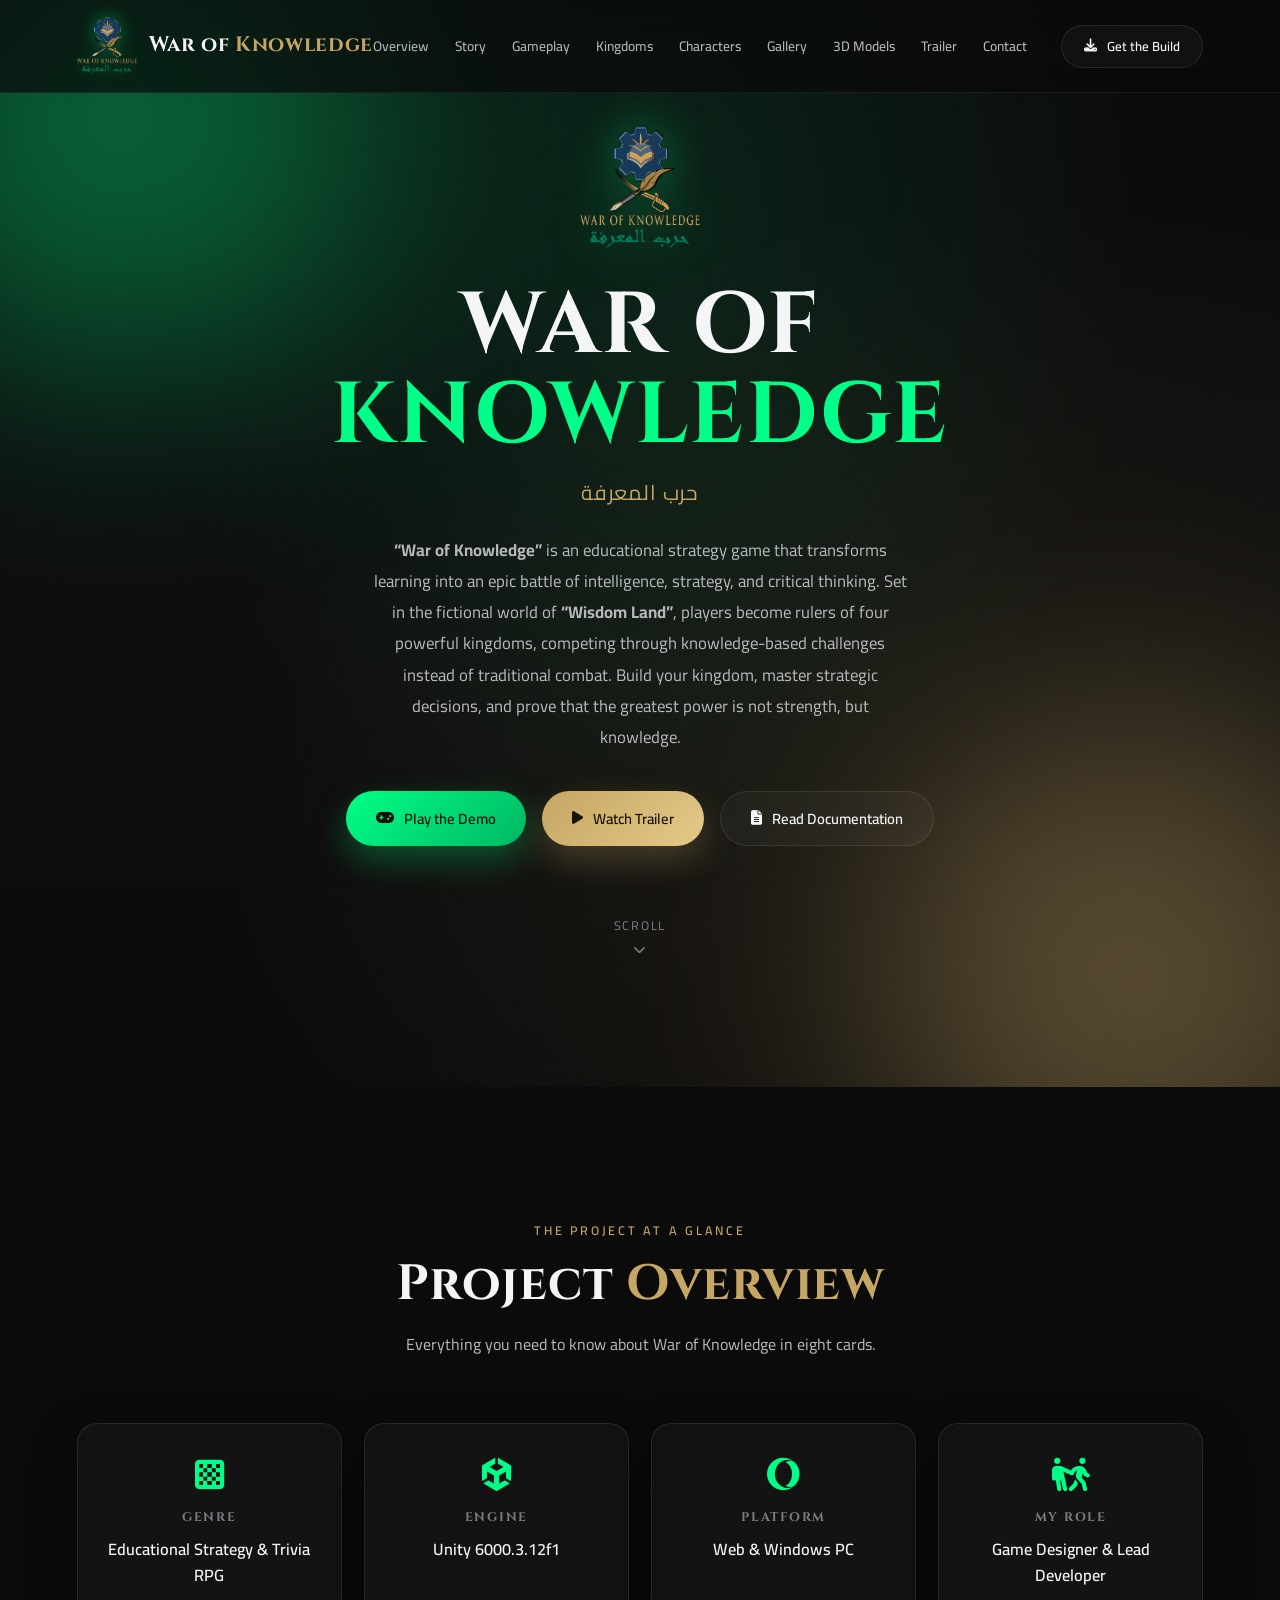
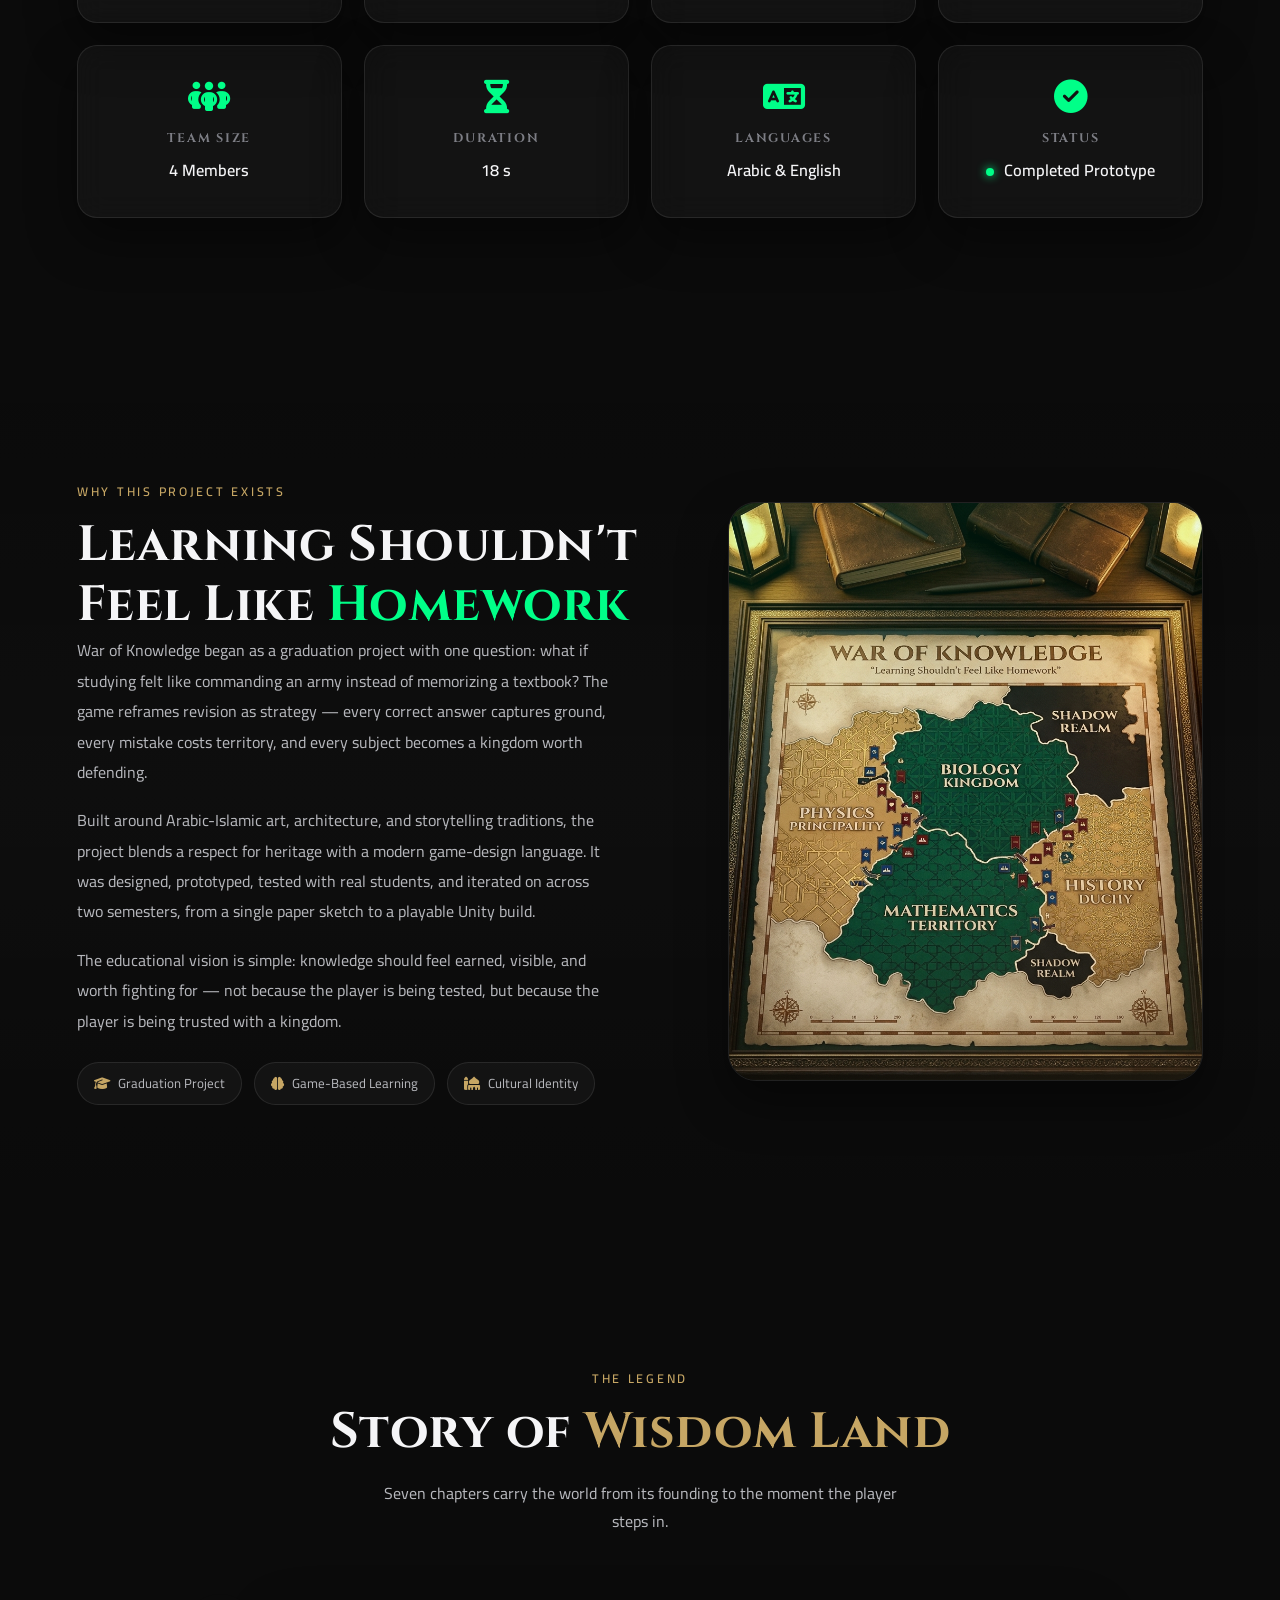
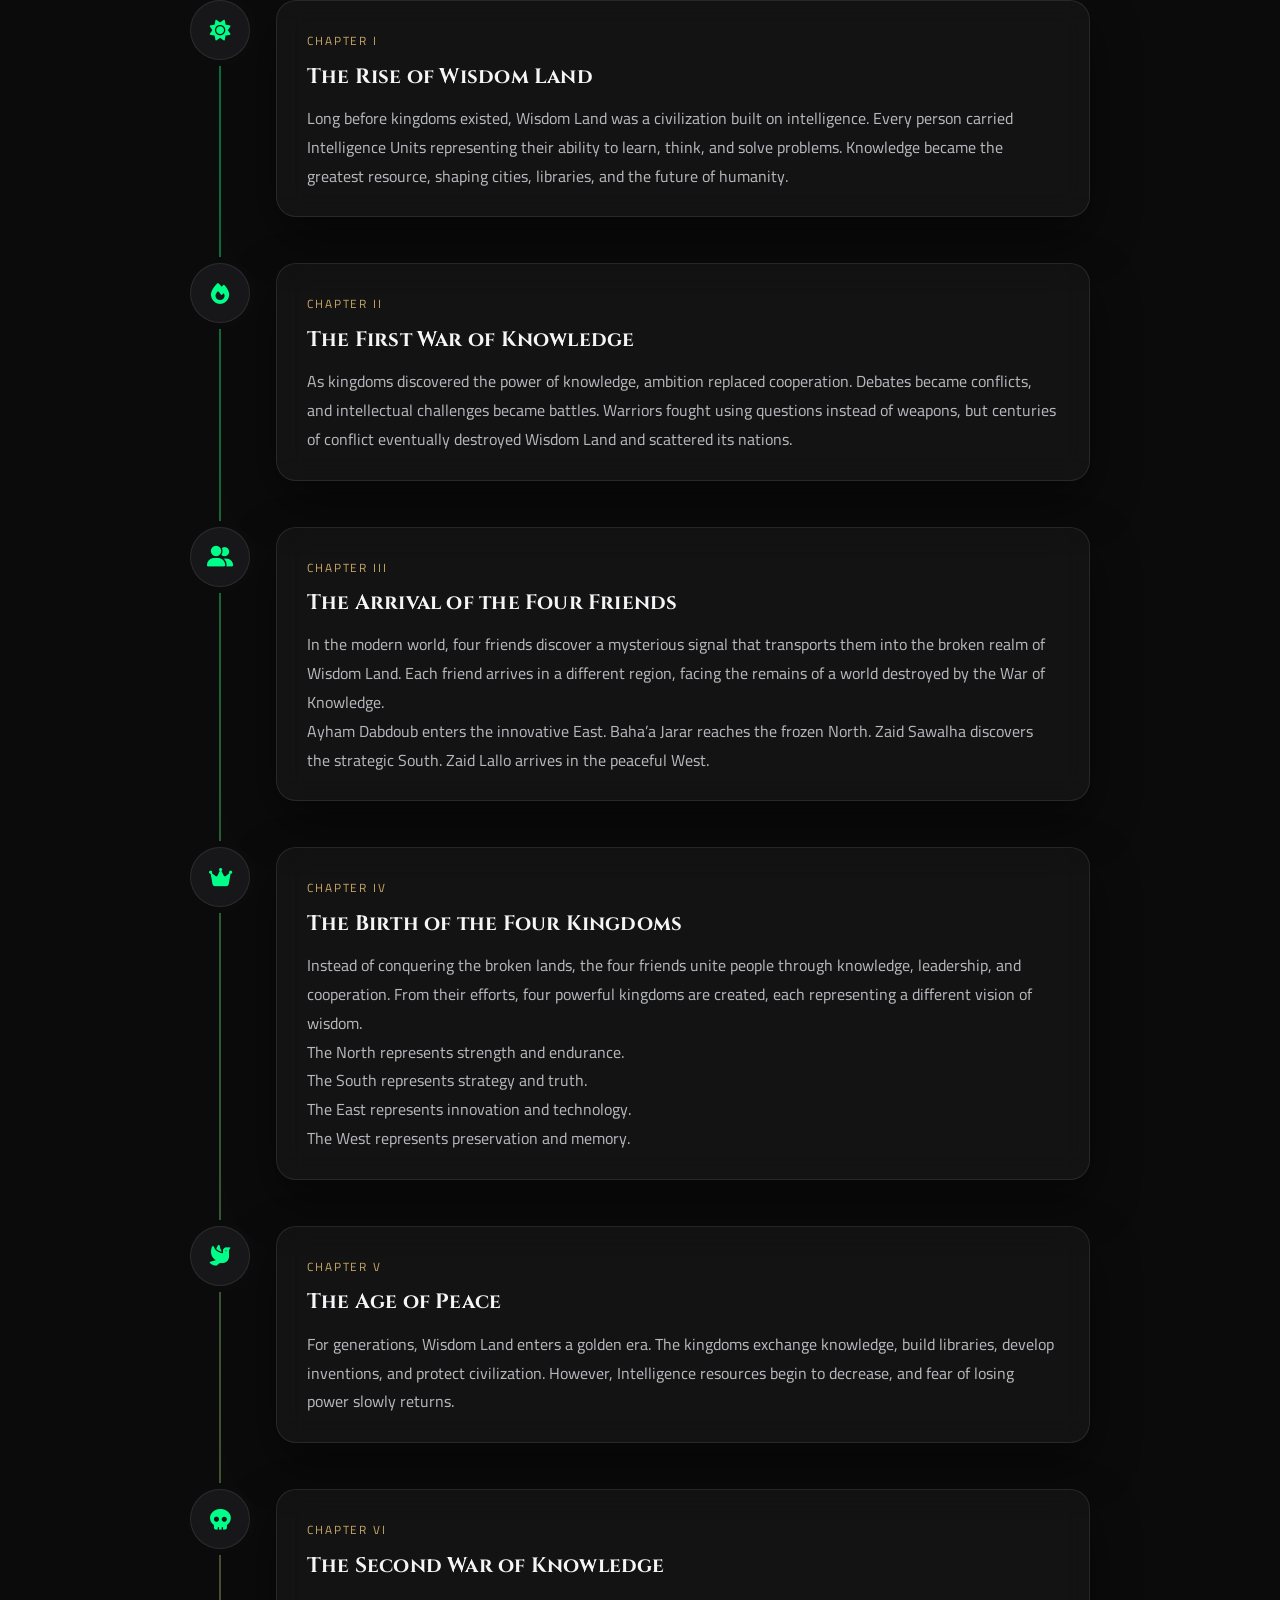
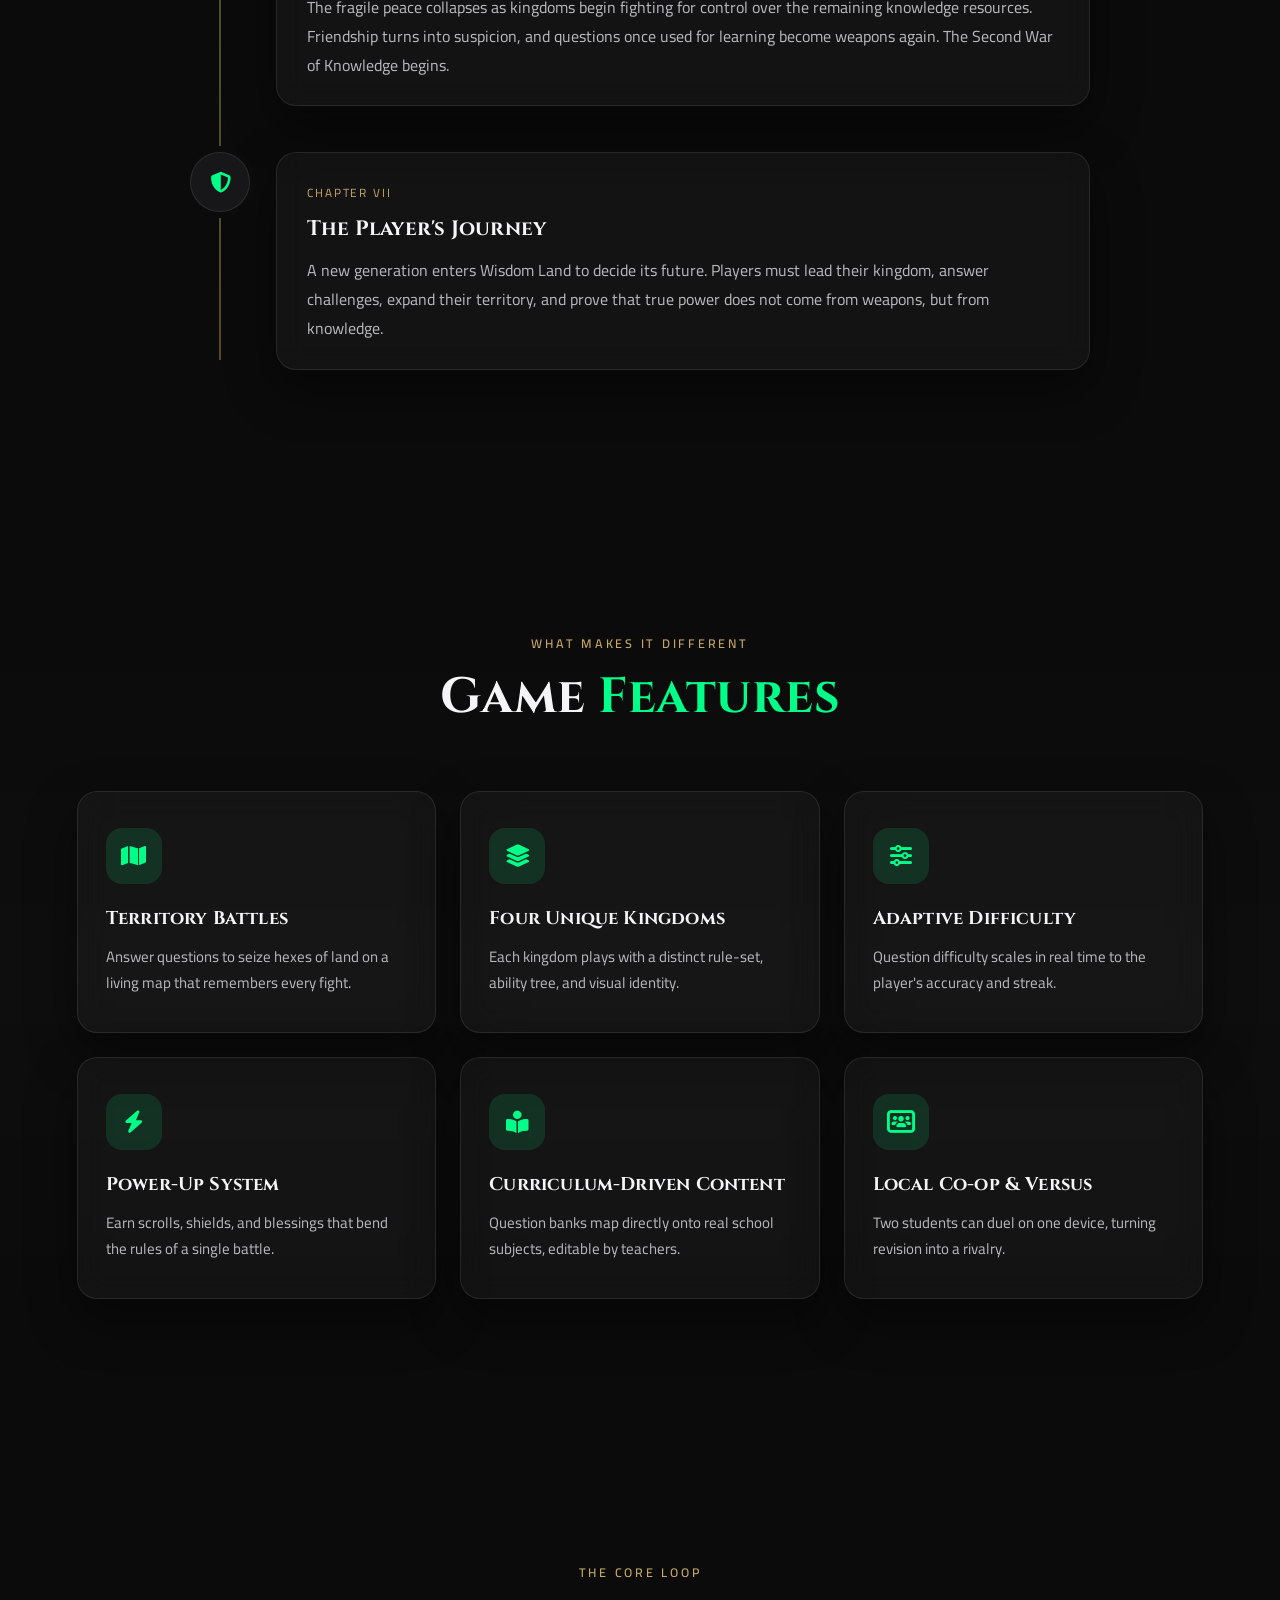
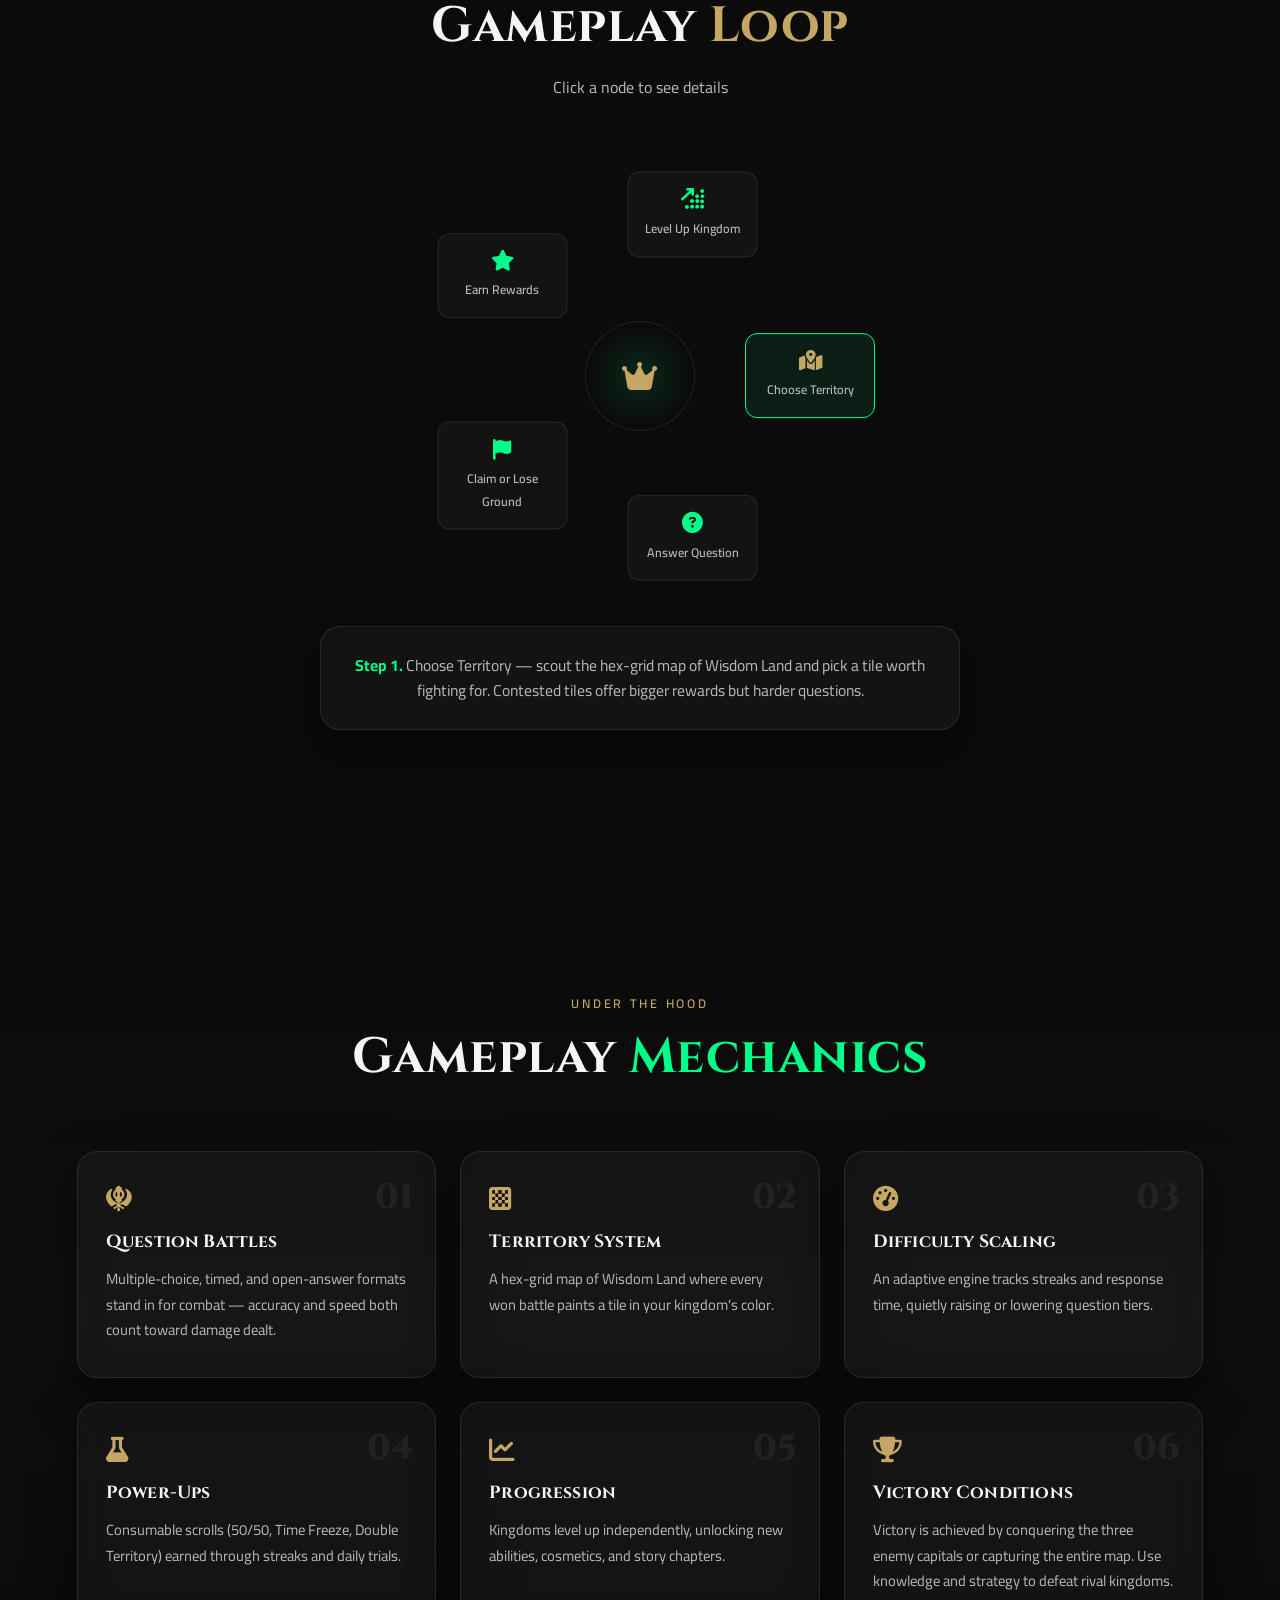
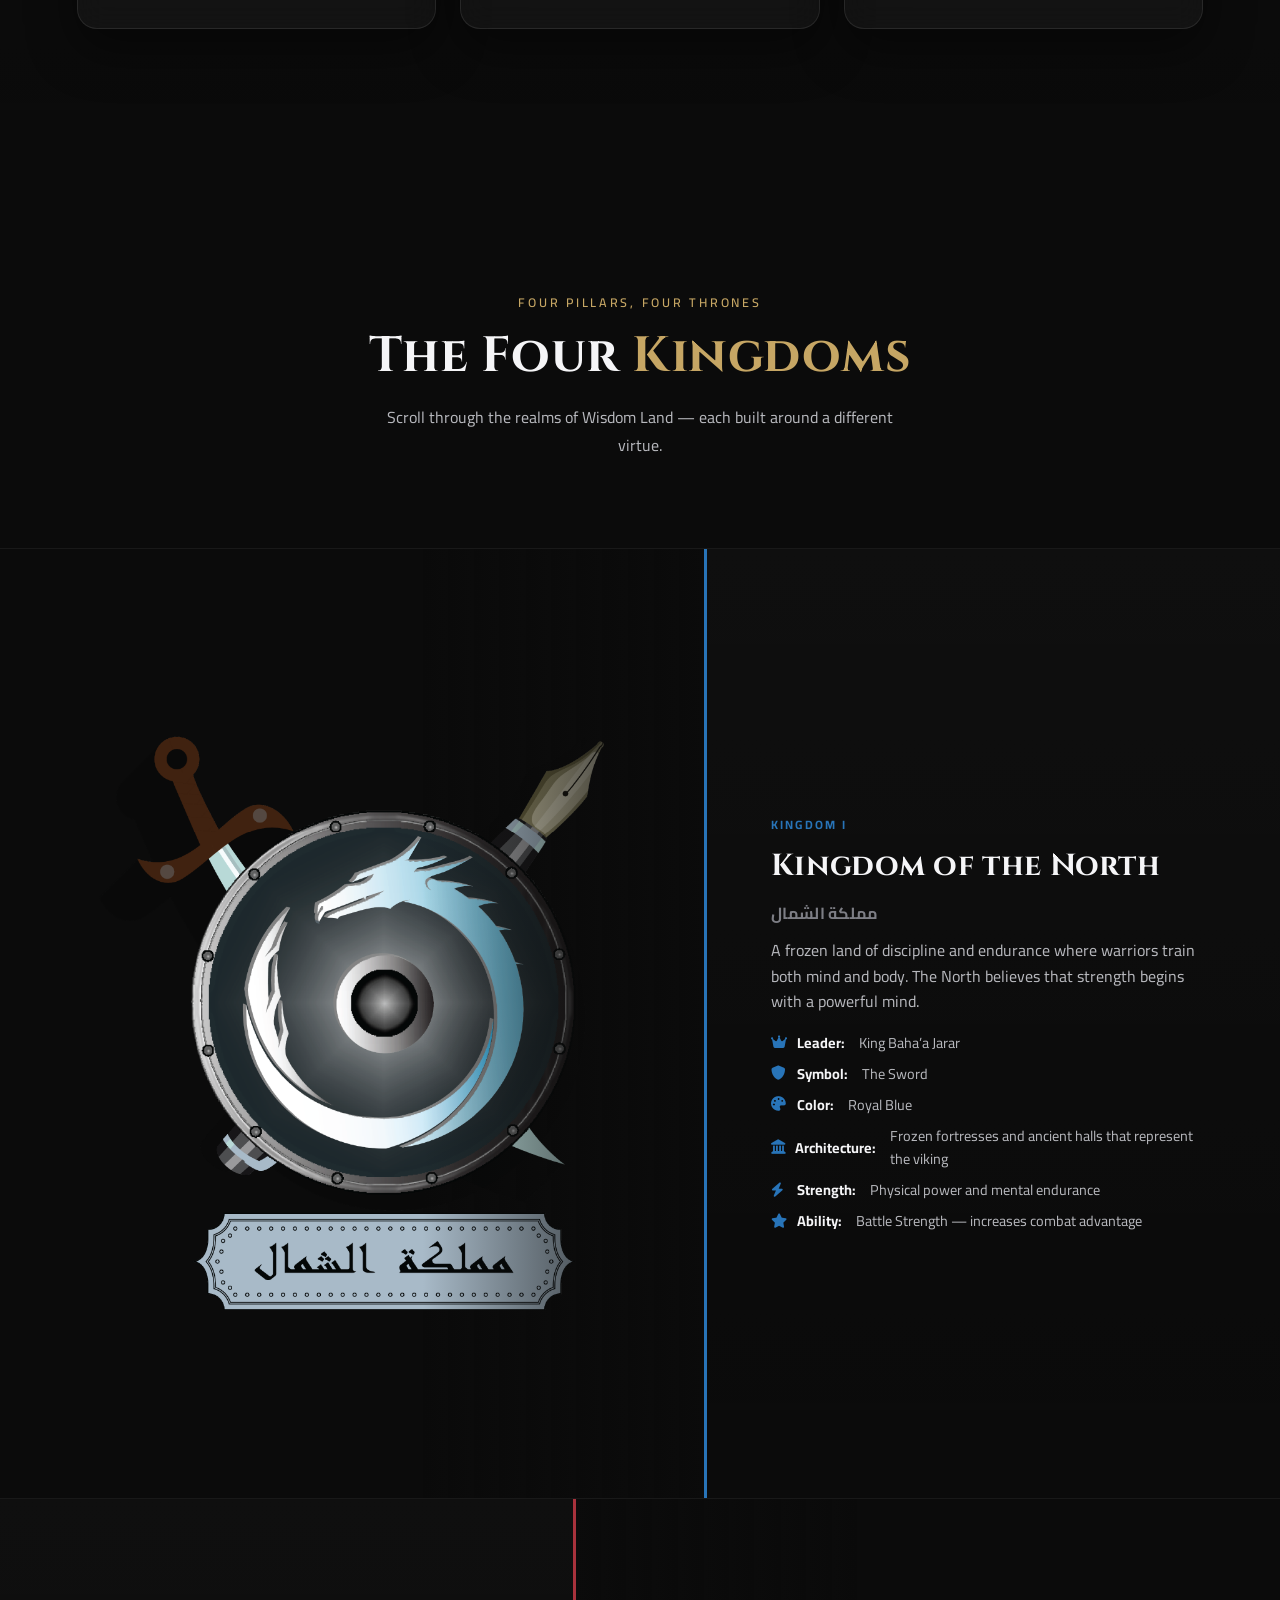
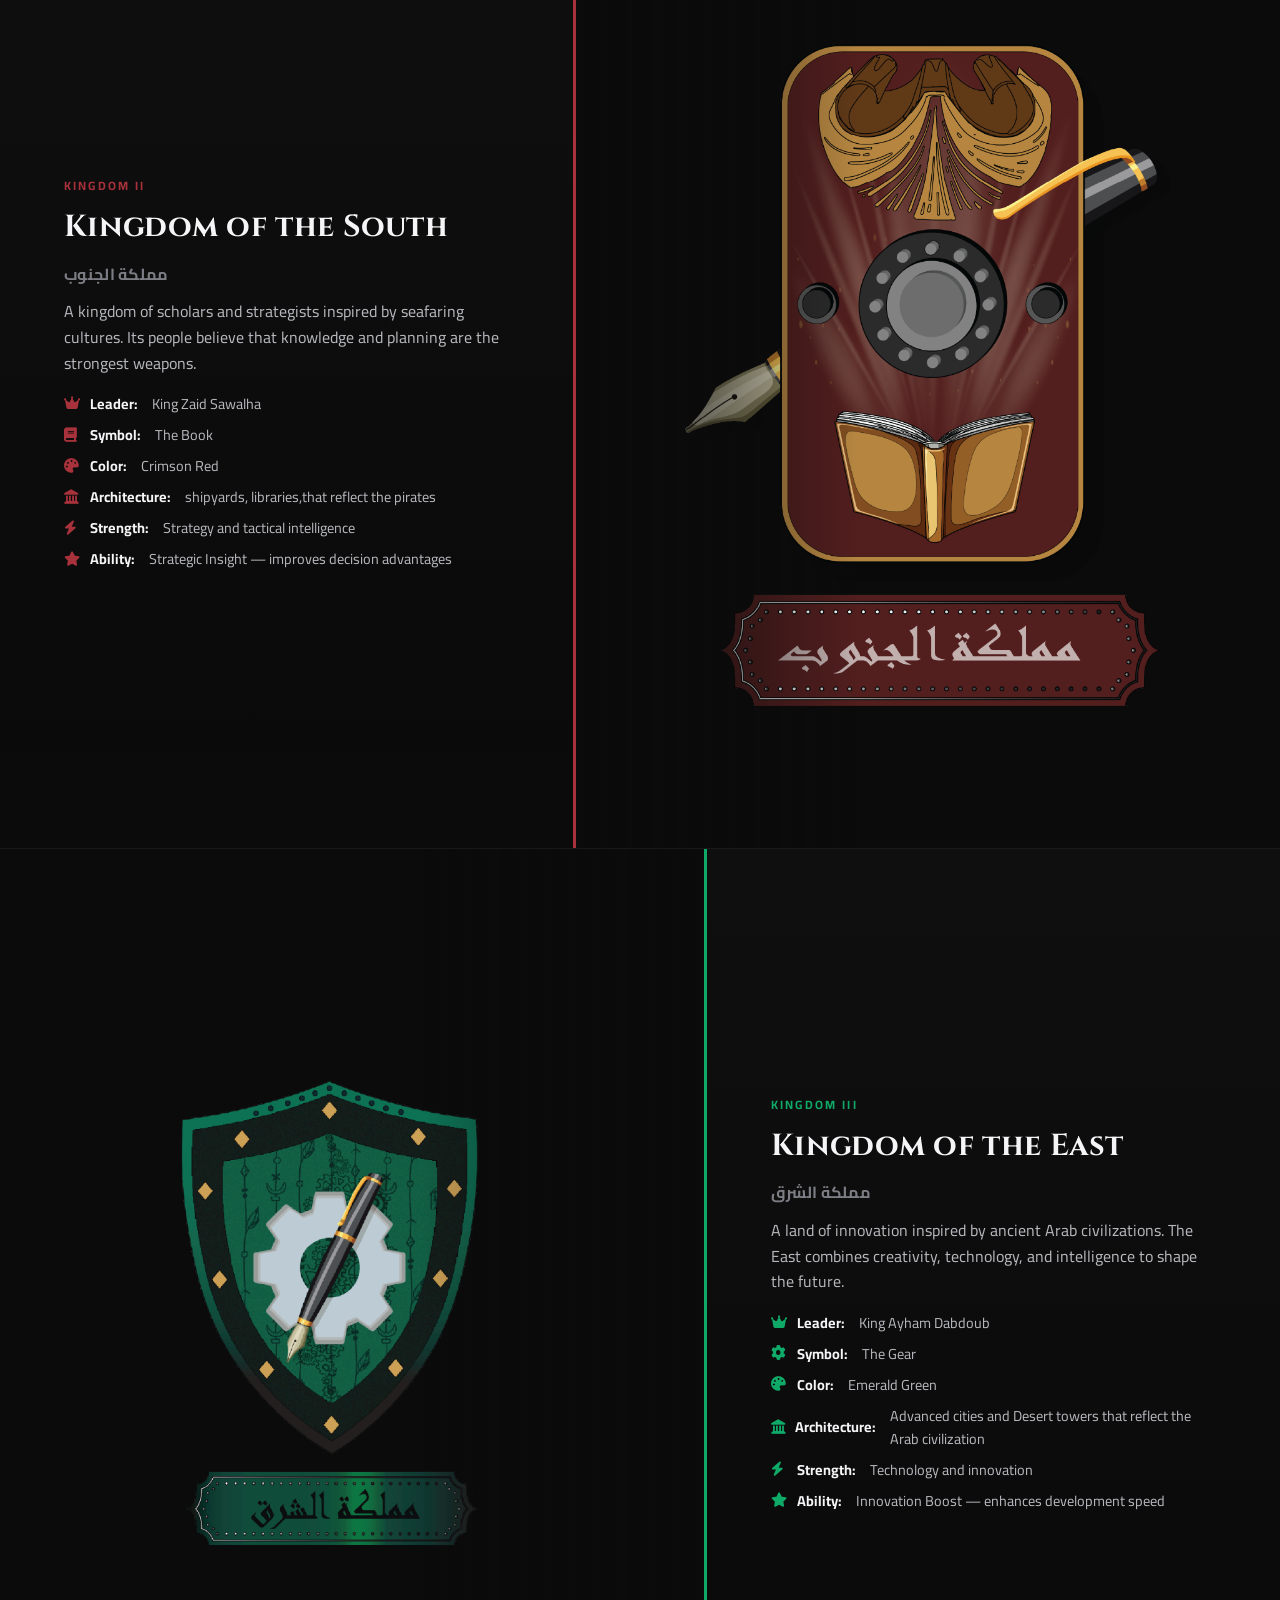
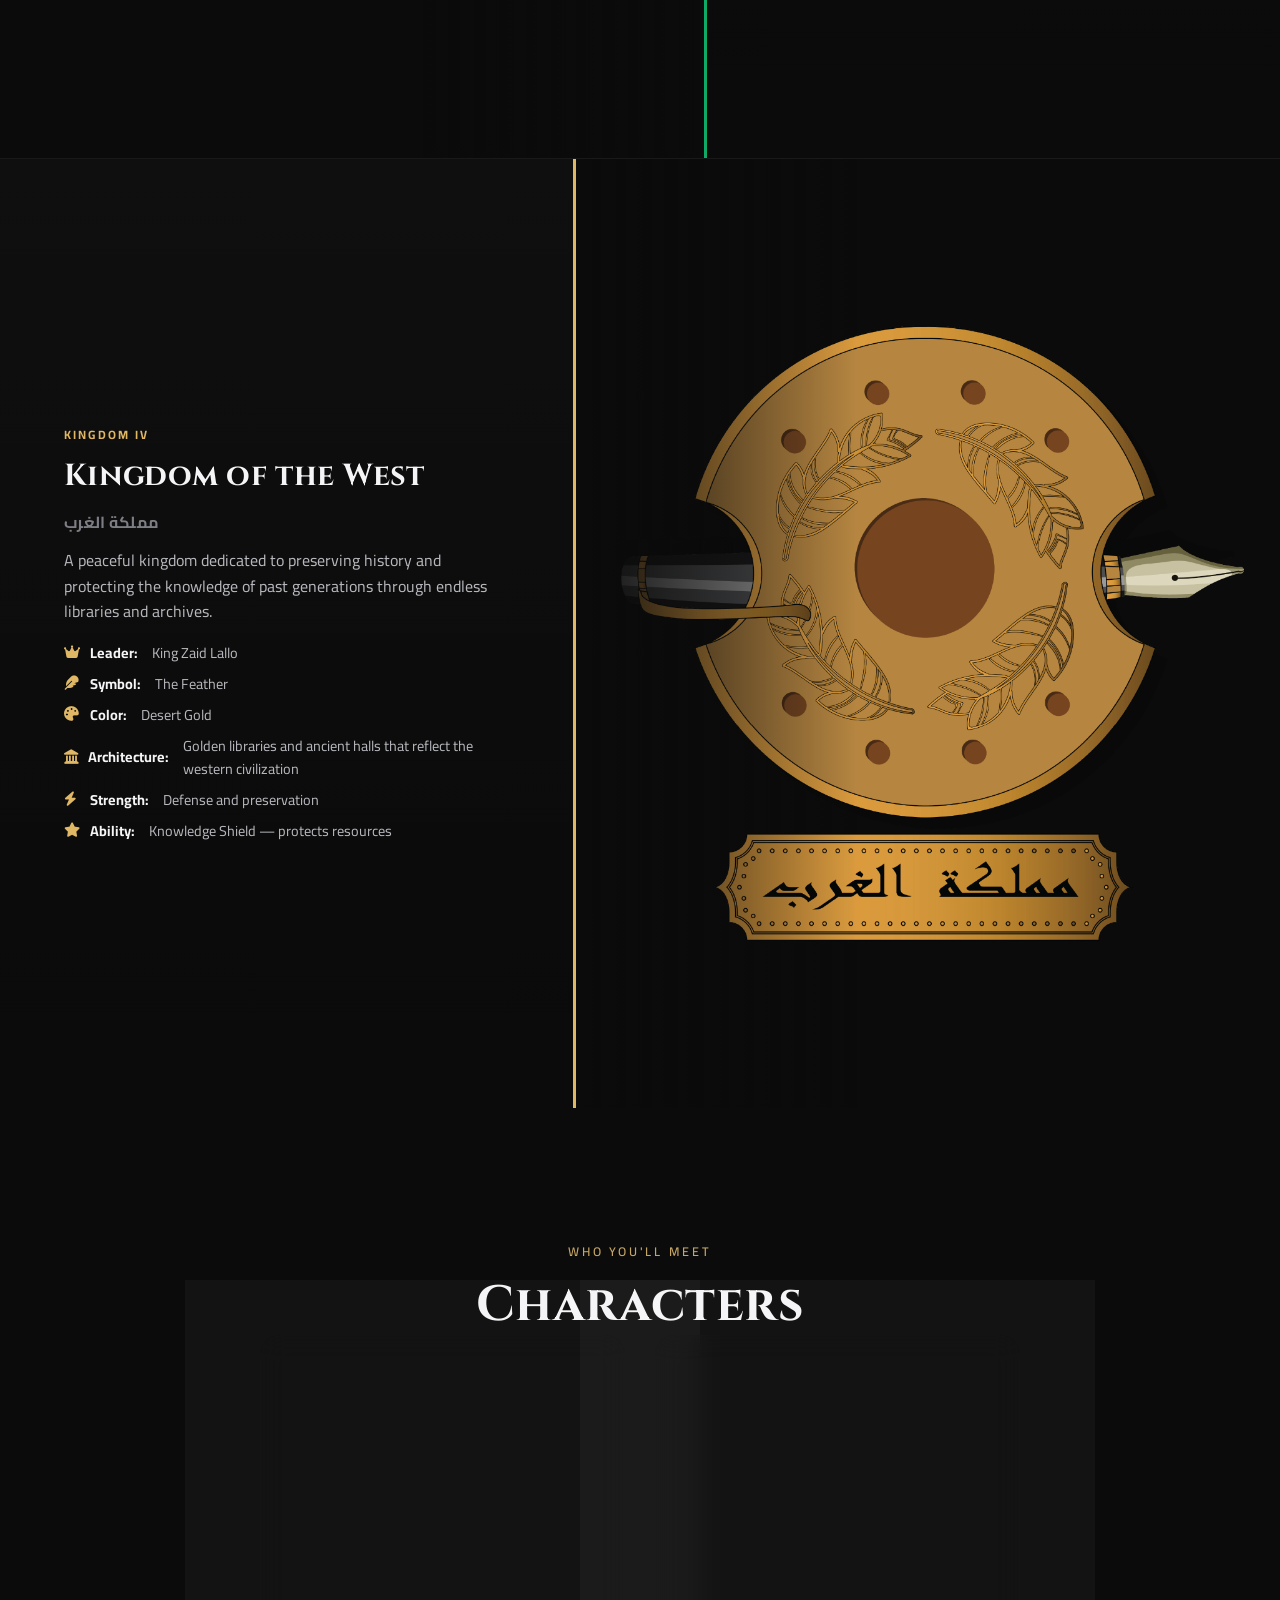
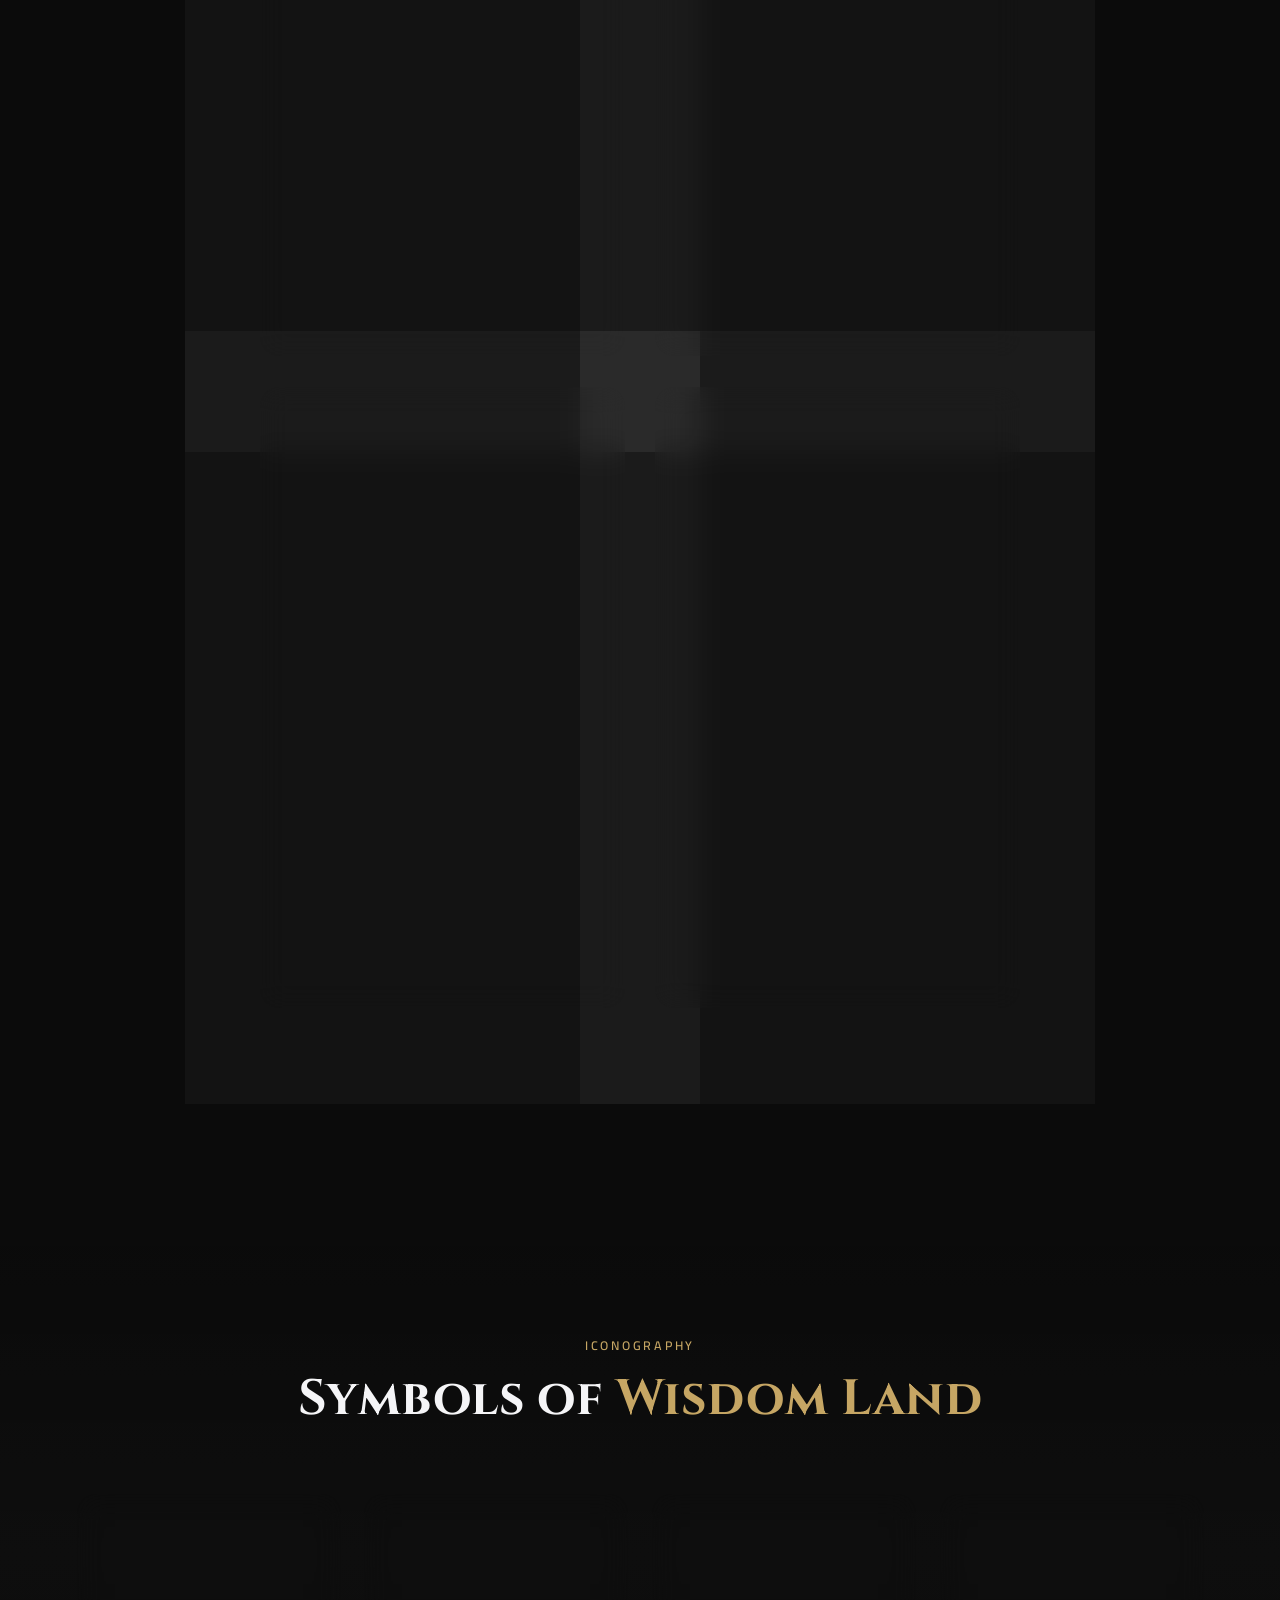
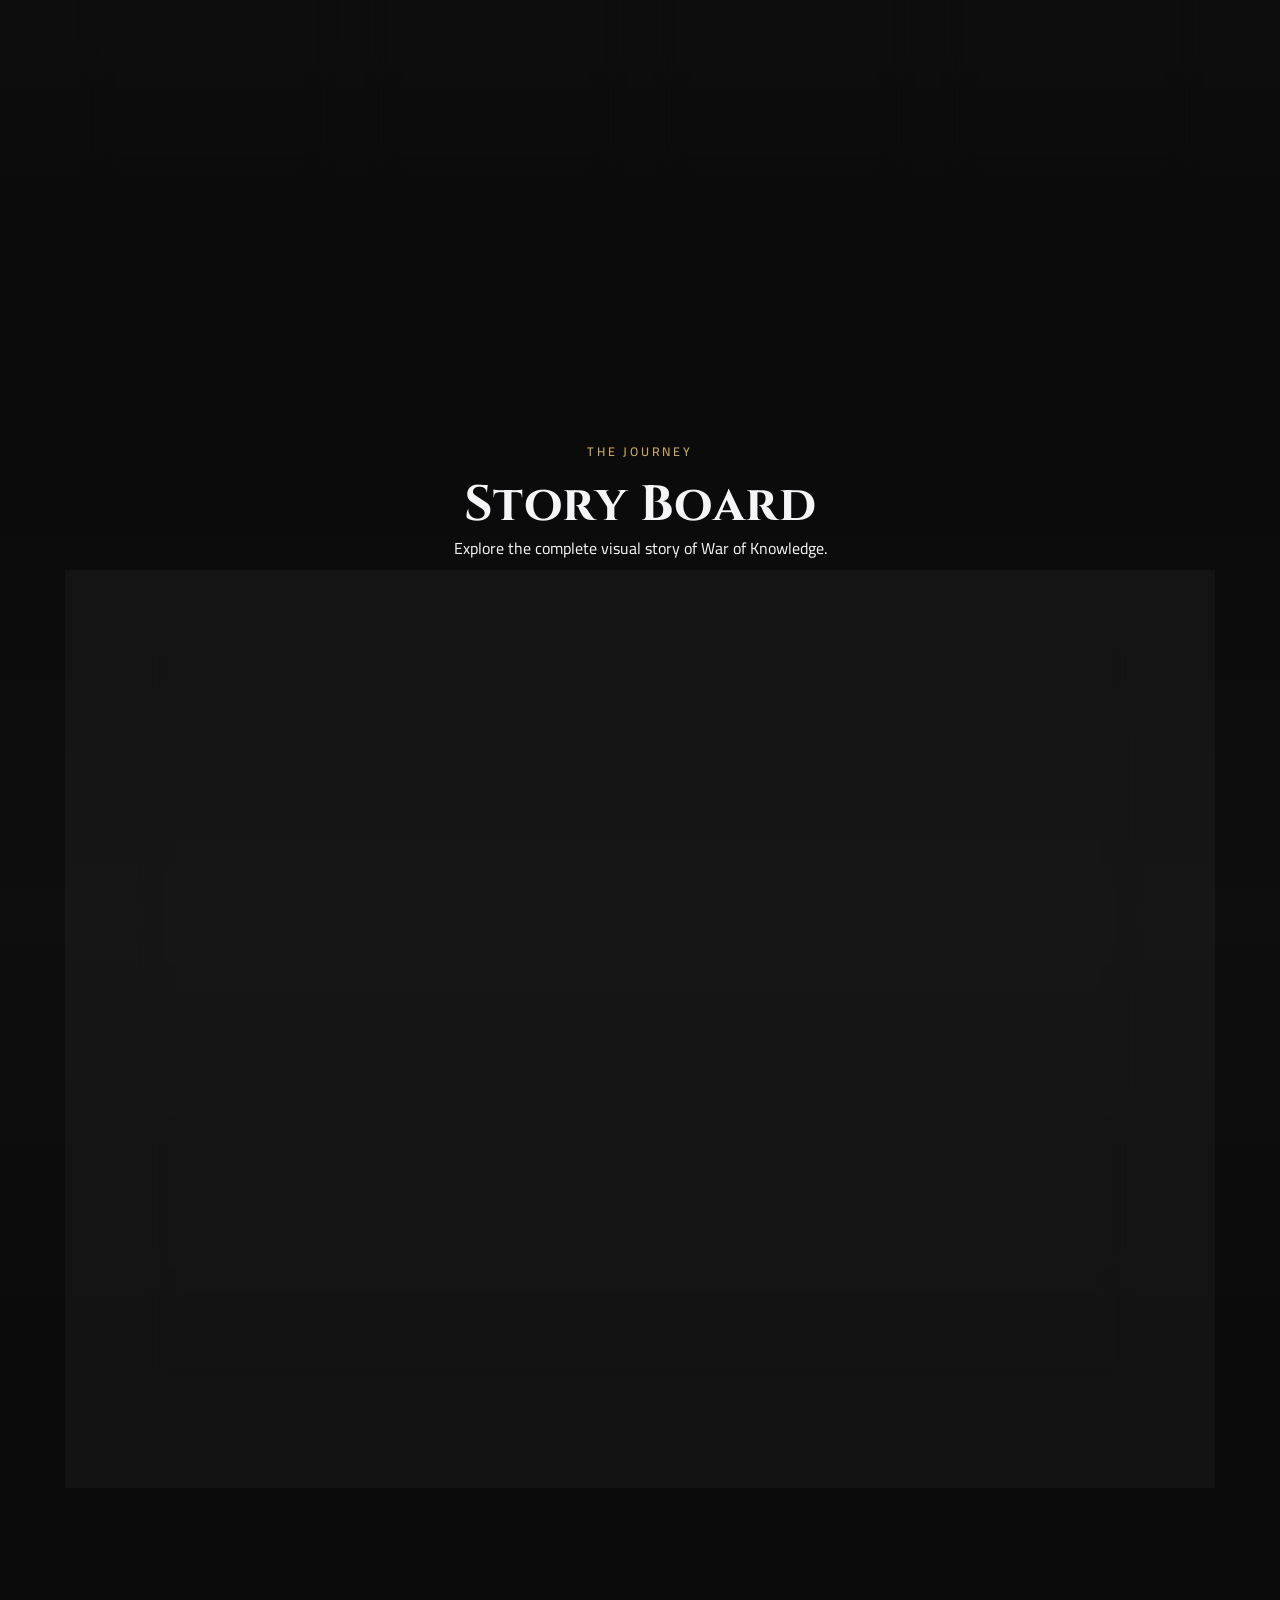
==== commit a84a082b: "Add files via upload" ====
--- a/projects.html
+++ b/projects.html
@@ -166,7 +166,7 @@
     <div class="glass-card overview-card" data-aos="fade-up" data-aos-delay="300">
       <i class="fa-solid fa-hourglass-half"></i>
       <h3>Duration</h3>
-      <p>18 Months</p>
+      <p>18 s</p>
     </div>
     <div class="glass-card overview-card" data-aos="fade-up" data-aos-delay="360">
       <i class="fa-solid fa-language"></i>
@@ -747,7 +747,7 @@
 
 <li>
 <i class="fa-solid fa-landmark"></i>
-<strong>Architecture:</strong> Frozen fortresses and ancient halls
+<strong>Architecture:</strong> Frozen fortresses and ancient halls that represent the viking
 </li>
 
 
@@ -836,7 +836,7 @@
 
 <li>
 <i class="fa-solid fa-landmark"></i>
-<strong>Architecture:</strong> Coastal academies and knowledge halls
+<strong>Architecture:</strong> shipyards, libraries,that reflect the pirates
 </li>
 
 
@@ -931,7 +931,7 @@
 
 <li>
 <i class="fa-solid fa-landmark"></i>
-<strong>Architecture:</strong> Advanced cities and mechanical structures
+<strong>Architecture:</strong> Advanced cities and Desert towers that reflect the Arab civilization
 </li>
 
 
@@ -1033,7 +1033,7 @@
 
 <li>
 <i class="fa-solid fa-landmark"></i>
-<strong>Architecture:</strong> Golden libraries and ancient halls
+<strong>Architecture:</strong> Golden libraries and ancient halls that reflect the western civilization
 </li>
 
 
@@ -1372,6 +1372,42 @@
   </div>
 </section>
 
+<section class="section alt-bg" id="storyboard">
+  <div class="section-head" data-aos="fade-up">
+    <span class="eyebrow">The Journey</span>
+    <h2 class="section-title">Story Board</h2>
+    <p class="section-description">
+      Explore the complete visual story of War of Knowledge.
+    </p>
+  </div>
+
+  <div class="storyboard-container glass-card" data-aos="zoom-in">
+    <div class="story-image-box">
+      <img id="storyImage" src="images/ss/s1.png" alt="Story Board Scene" />
+    </div>
+
+    <div class="story-info">
+      <h3 id="storyTitle">Scene 1</h3>
+      <p id="storyDescription">
+        In a world built on knowledge, four powerful kingdoms lived in peace.
+      </p>
+    </div>
+
+    <div class="story-controls">
+     <button id="storyPrev" aria-label="Previous Scene">
+    <i class="fa-solid fa-chevron-left"></i>
+</button>
+
+<div class="story-counter">
+        <span id="storyNumber">1</span> / 82
+      </div>
+
+<button id="storyNext" aria-label="Next Scene">
+    <i class="fa-solid fa-chevron-right"></i>
+</button>
+    </div>
+  </div>
+</section>
 <!-- =========================================================
      11 — HOW TO PLAY
      Timeline with icons walking through a first session
@@ -1406,7 +1442,7 @@
     <div class="howto-step" data-aos="fade-up" data-aos-delay="360">
       <div class="howto-icon"><i class="fa-solid fa-flag-checkered"></i></div>
       <h4>5. Win the War</h4>
-      <p>Hold 60% of the map or your capital for three rounds to claim victory.</p>
+      <p>Victory is achieved by conquering the three enemy capitals or capturing the entire map. Use knowledge and strategy to defeat rival kingdoms..</p>
     </div>
   </div>
 </section>
@@ -1459,7 +1495,7 @@
   <div class="audience-grid">
     <div class="audience-card glass-card" data-aos="fade-up" data-aos-delay="0">
       <i class="fa-solid fa-child-reaching"></i>
-      <h3>Ages 12–18</h3>
+      <h3>Ages 12–35</h3>
       <p>Middle and high-school students preparing for exams</p>
     </div>
     <div class="audience-card glass-card" data-aos="fade-up" data-aos-delay="100">
@@ -1506,7 +1542,7 @@
       <p>Character rigging &amp; animation</p>
     </div>
     <div class="software-card glass-card" data-aos="fade-up" data-aos-delay="180">
-      <i class="fa-brands fa-adobe"></i>
+    <i class="fa-solid fa-bezier-curve"></i>
       <h3>Illustrator</h3>
       <p>Logos, icons &amp; UI vector art</p>
     </div>
@@ -1529,39 +1565,39 @@
 ========================================================= -->
 <section class="section" id="dev-timeline">
   <div class="section-head" data-aos="fade-up">
-    <span class="eyebrow">Six Months, Start to Finish</span>
+    <span class="eyebrow">Six s, Start to Finish</span>
     <h2 class="section-title">Development <span class="accent-emerald">Timeline</span></h2>
   </div>
 
   <div class="dev-timeline-scroll">
     <div class="dev-timeline-track">
       <div class="dev-milestone" data-aos="fade-up">
-        <span class="dev-month">Month 1</span>
+        <span class="dev-month">Stage 1</span>
         <h4>Research &amp; Concept</h4>
         <p>Lore, pillar mapping, competitive analysis</p>
       </div>
       <div class="dev-milestone" data-aos="fade-up" data-aos-delay="80">
-        <span class="dev-month">Month 2</span>
+        <span class="dev-month">Stage 2</span>
         <h4>Prototyping</h4>
         <p>Paper prototype, core loop greyboxing</p>
       </div>
       <div class="dev-milestone" data-aos="fade-up" data-aos-delay="160">
-        <span class="dev-month">Month 3</span>
+        <span class="dev-month">Stage 3</span>
         <h4>Art &amp; World-Building</h4>
         <p>Kingdom concept art, UI kit, 3D blockouts</p>
       </div>
       <div class="dev-milestone" data-aos="fade-up" data-aos-delay="240">
-        <span class="dev-month">Month 4</span>
+        <span class="dev-month">Stage 4</span>
         <h4>Core Systems</h4>
         <p>Question engine, territory grid, progression</p>
       </div>
       <div class="dev-milestone" data-aos="fade-up" data-aos-delay="320">
-        <span class="dev-month">Month 5</span>
+        <span class="dev-month">Stage 5</span>
         <h4>Playtesting</h4>
         <p>Two classroom playtests, difficulty tuning</p>
       </div>
       <div class="dev-milestone" data-aos="fade-up" data-aos-delay="400">
-        <span class="dev-month">Month 6</span>
+        <span class="dev-month">Stage 6</span>
         <h4>Polish &amp; Defense</h4>
         <p>Bug fixing, trailer, documentation, graduation defense</p>
       </div>
@@ -1583,10 +1619,10 @@
     <div class="art-block glass-card" data-aos="fade-up">
       <h3>Color Palette</h3>
       <div class="palette-row">
-        <div class="swatch" style="background:#0b0b0b;"><span>#0b0b0b</span></div>
-        <div class="swatch" style="background:#00ff88;"><span>#00ff88</span></div>
-        <div class="swatch" style="background:#C6A664;"><span>#C6A664</span></div>
-        <div class="swatch light" style="background:#ffffff;"><span>#ffffff</span></div>
+        <div class="swatch" style="background:#0E4334;"><span>#0E4334</span></div>
+        <div class="swatch" style="background:#CFA15B;"><span>#CFA15B</span></div>
+        <div class="swatch" style="background:#1A1A1A;"><span>#1A1A1A</span></div>
+        <div class="swatch light" style="background:#F5EAD6;"><span>#F5EAD6</span></div>
       </div>
     </div>
 
@@ -1599,10 +1635,10 @@
     <div class="art-block glass-card" data-aos="fade-up" data-aos-delay="200">
       <h3>Moodboard</h3>
       <div class="moodboard-grid">
-        <img src="assets/img/mood-1.jpg" alt="Moodboard reference 1: geometric tilework">
-        <img src="assets/img/mood-2.jpg" alt="Moodboard reference 2: manuscript illumination">
-        <img src="assets/img/mood-3.jpg" alt="Moodboard reference 3: desert citadel at dusk">
-        <img src="assets/img/mood-4.jpg" alt="Moodboard reference 4: emerald and gold lighting study">
+        <img src="images/aa.png" alt="Moodboard reference 1: geometric tilework">
+        <img src="images/ab.png" alt="Moodboard reference 2: manuscript illumination">
+        <img src="images/ac.png" alt="Moodboard reference 3: desert citadel at dusk">
+        <img src="images/ad.png" alt="Moodboard reference 4: emerald and gold lighting study">
       </div>
     </div>
 
@@ -1634,28 +1670,28 @@
 
   <div class="gallery-grid" id="galleryGrid">
     <figure class="gallery-item" data-category="concept" data-aos="fade-up">
-      <img src="assets/img/gallery-01.jpg" alt="Concept art: Kingdom of Wisdom skyline">
+      <img src="images/1.png" alt="Concept art: Kingdom of Wisdom skyline">
     </figure>
     <figure class="gallery-item" data-category="ui" data-aos="fade-up" data-aos-delay="60">
-      <img src="assets/img/gallery-02.jpg" alt="UI mockup: territory map screen">
+      <img src="images/2.png" alt="UI mockup: territory map screen">
     </figure>
     <figure class="gallery-item" data-category="characters" data-aos="fade-up" data-aos-delay="120">
-      <img src="assets/img/gallery-03.jpg" alt="Character sheet: Queen Amina Al-Alimah">
+      <img src="images/3.png" alt="Character sheet: Queen Amina Al-Alimah">
     </figure>
     <figure class="gallery-item" data-category="environments" data-aos="fade-up" data-aos-delay="180">
-      <img src="assets/img/gallery-04.jpg" alt="Environment art: Kingdom of Faith courtyard">
+      <img src="images/4.png" alt="Environment art: Kingdom of Faith courtyard">
     </figure>
     <figure class="gallery-item" data-category="concept" data-aos="fade-up" data-aos-delay="240">
-      <img src="assets/img/gallery-05.jpg" alt="Concept art: Jahl the Shadow of Ignorance">
+      <img src="images/5.png" alt="Concept art: Jahl the Shadow of Ignorance">
     </figure>
     <figure class="gallery-item" data-category="ui" data-aos="fade-up" data-aos-delay="300">
-      <img src="assets/img/gallery-06.jpg" alt="UI mockup: battle question screen">
+      <img src="images/6.png" alt="UI mockup: battle question screen">
     </figure>
     <figure class="gallery-item" data-category="environments" data-aos="fade-up" data-aos-delay="360">
-      <img src="assets/img/gallery-07.jpg" alt="Environment art: Kingdom of Knowledge library interior">
+      <img src="images/7.png" alt="Environment art: Kingdom of Knowledge library interior">
     </figure>
     <figure class="gallery-item" data-category="characters" data-aos="fade-up" data-aos-delay="420">
-      <img src="assets/img/gallery-08.jpg" alt="Character sheet: the Student avatar customization">
+      <img src="images/8.png" alt="Character sheet: the Student avatar customization">
     </figure>
   </div>
 </section>
@@ -1664,33 +1700,93 @@
      18 — 3D MODELS
      Three.js interactive viewer with rotate/reset/fullscreen
 ========================================================= -->
-<section class="section alt-bg" id="models">
-  <div class="section-head" data-aos="fade-up">
-    <span class="eyebrow">Explore the Assets</span>
-    <h2 class="section-title">3D <span class="accent-emerald">Models</span></h2>
-    <p class="section-sub">Drag to rotate a hero prop from the game. Real-time, rendered right in the browser.</p>
-  </div>
-
-  <div class="model-viewer-wrap glass-card" data-aos="zoom-in">
-    <div class="model-toolbar">
-      <select id="modelSelect" class="model-select" aria-label="Choose a 3D model">
-        <option value="emblem">Kingdom Emblem</option>
-        <option value="sword">Ceremonial Sword</option>
-        <option value="book">The First Codex</option>
-      </select>
-      <div class="model-buttons">
-        <button id="modelResetBtn" title="Reset view"><i class="fa-solid fa-arrows-rotate"></i></button>
-        <button id="modelFullscreenBtn" title="Fullscreen"><i class="fa-solid fa-expand"></i></button>
-      </div>
-    </div>
-    <div id="modelCanvasContainer" class="model-canvas-container">
-      <canvas id="warModelCanvas" aria-label="Interactive 3D model viewer"></canvas>
-      <div class="model-loading" id="modelLoading">
-        <i class="fa-solid fa-circle-notch fa-spin"></i>
-      </div>
-    </div>
-    <p class="model-hint"><i class="fa-solid fa-arrows-up-down-left-right"></i> Drag to orbit &middot; Scroll to zoom</p>
-  </div>
+<section class="model-section">
+
+<div class="model-viewer-wrap glass-card">
+
+
+<!-- Toolbar -->
+
+<div class="model-toolbar">
+
+
+<select 
+id="modelSelect"
+class="model-select">
+
+<option value="north">
+North King
+</option>
+
+<option value="east">
+East King
+</option>
+
+<option value="west">
+West King
+</option>
+
+<option value="south">
+South King
+</option>
+
+
+</select>
+
+
+
+<div class="model-buttons">
+
+
+<button id="autoRotateBtn">
+<i class="fa-solid fa-rotate"></i>
+</button>
+
+
+<button id="resetViewBtn">
+ <i class="fa-solid fa-arrows-to-circle"></i>
+</button>
+
+
+</div>
+
+
+</div>
+
+
+
+<!-- 3D Canvas -->
+
+<div 
+class="model-canvas-container"
+id="modelCanvasContainer">
+
+
+<canvas id="modelCanvas"></canvas>
+
+
+
+<!-- Loading -->
+
+<div 
+id="viewerOverlay"
+class="viewer-overlay">
+
+Loading Model...
+
+</div>
+
+
+</div>
+<p class="viewer-hint">
+            <i class="fa-solid fa-computer-mouse"></i>
+            Drag to rotate · Scroll to zoom · Right-click drag to pan
+        </p>
+
+
+</div>
+
+
 </section>
 
 <!-- =========================================================
@@ -1929,8 +2025,10 @@
      SCRIPTS
 ========================================================= -->
 <script src="https://cdnjs.cloudflare.com/ajax/libs/aos/2.3.1/aos.js"></script>
+<script src="https://unpkg.com/aos@2.3.1/dist/aos.js"></script>
 <script src="https://cdnjs.cloudflare.com/ajax/libs/three.js/r128/three.min.js"></script>
-<script src="https://unpkg.com/aos@2.3.1/dist/aos.js"></script>
+<script src="https://unpkg.com/three@0.128.0/examples/js/controls/OrbitControls.js"></script>
+<script src="https://unpkg.com/three@0.128.0/examples/js/loaders/GLTFLoader.js"></script>
 <script>
 AOS.init({
     duration:1000,
--- a/style2.css
+++ b/style2.css
@@ -1053,43 +1053,313 @@
 @media (max-width:960px){ .gallery-grid{ grid-template-columns:repeat(2,1fr); } }
 @media (max-width:520px){ .gallery-grid{ grid-template-columns:1fr; } }
 
-/* -------------------------------------------------------------
-   23. 3D MODEL VIEWER
-------------------------------------------------------------- */
-.model-viewer-wrap{ max-width:1100px; margin:0 auto; padding:24px; }
+.model-viewer-wrap{
+
+max-width:1100px;
+
+margin:auto;
+
+padding:25px;
+
+}
+
+
+
 .model-toolbar{
-  display:flex; align-items:center; justify-content:space-between; gap:16px; margin-bottom:18px; flex-wrap:wrap;
-}
+
+display:flex;
+
+justify-content:space-between;
+
+align-items:center;
+
+gap:20px;
+
+margin-bottom:20px;
+
+}
+
+
+
+.model-canvas-container{
+
+
+height:520px;
+
+position:relative;
+
+overflow:hidden;
+
+border-radius:25px;
+
+
+background:
+
+radial-gradient(
+circle,
+rgba(0,255,136,.15),
+transparent 50%
+),
+
+#0b0b0b;
+
+
+border:1px solid rgba(0,255,136,.2);
+
+
+}
+
+
+
+#modelCanvas{
+
+width:100%;
+
+height:100%;
+
+display:block;
+
+}
+
+
+
+.viewer-overlay{
+
+
+position:absolute;
+
+top:50%;
+
+left:50%;
+
+transform:
+translate(-50%,-50%);
+
+
+padding:15px 25px;
+
+
+border-radius:50px;
+
+
+background:
+
+rgba(0,0,0,.7);
+
+
+color:#00ff88;
+
+
+font-weight:bold;
+
+
+backdrop-filter:blur(10px);
+
+
+}
+
+
+
+.model-buttons{
+
+display:flex;
+
+gap:12px;
+
+}
+
+
+
+.model-buttons button{
+
+
+width:45px;
+
+height:45px;
+
+
+border-radius:50%;
+
+
+background:
+
+rgba(255,255,255,.05);
+
+
+border:1px solid rgba(0,255,136,.3);
+
+
+color:white;
+
+
+cursor:pointer;
+
+
+transition:.3s;
+
+
+}
+
+
+
+.model-buttons button:hover{
+
+
+background:#00ff88;
+
+
+color:#04120a;
+
+
+transform:
+translateY(-4px);
+
+
+}
+/* ==========================================
+   MODERN MODEL SELECT DROPDOWN
+========================================== */
+
 .model-select{
-  padding:10px 16px; border-radius:999px; background:var(--bg-elevated);
-  border:1px solid var(--glass-border); color:var(--ink); font-size:0.88rem;
-}
-.model-buttons{ display:flex; gap:10px; }
-.model-buttons button{
-  width:42px; height:42px; border-radius:50%;
-  background:var(--glass-bg); border:1px solid var(--glass-border); color:var(--ink);
-  display:flex; align-items:center; justify-content:center;
-  transition:all .3s ease;
-}
-.model-buttons button:hover{ background:var(--emerald); color:#04120a; transform:rotate(20deg); }
-.model-canvas-container{
-  position:relative; height:520px; border-radius:var(--radius-sm); overflow:hidden;
-  background:radial-gradient(circle at 50% 40%, rgba(0,255,136,0.06), var(--bg-elevated) 70%);
-}
-#warModelCanvas{ width:100%; height:100%; display:block; cursor:grab; }
-#warModelCanvas:active{ cursor:grabbing; }
-.model-loading{
-  position:absolute; inset:0; display:flex; align-items:center; justify-content:center;
-  font-size:1.6rem; color:var(--emerald); background:var(--bg-elevated);
-  transition:opacity .4s ease, visibility .4s ease;
-}
-.model-loading.hidden{ opacity:0; visibility:hidden; }
-.model-hint{
-  text-align:center; margin-top:14px; color:var(--ink-faint); font-size:0.8rem;
-}
-.model-hint i{ margin-right:6px; color:var(--gold); }
-
-.model-canvas-container:fullscreen{ height:100vh; }
+
+    width:260px;
+    height:48px;
+
+    padding:0 45px 0 20px;
+
+    border-radius:999px;
+
+    border:1px solid rgba(0,255,136,.35);
+
+    background:
+    linear-gradient(
+        135deg,
+        rgba(0,255,136,.18),
+        rgba(255,255,255,.05)
+    );
+
+
+    color:var(--ink);
+
+    font-size:.9rem;
+
+    font-weight:600;
+
+    cursor:pointer;
+
+    outline:none;
+
+    appearance:none;
+    -webkit-appearance:none;
+
+
+    backdrop-filter:blur(15px);
+
+
+    box-shadow:
+
+    0 10px 30px rgba(0,0,0,.25),
+
+    inset 0 0 20px rgba(0,255,136,.08);
+
+
+    background-image:
+
+    linear-gradient(45deg,transparent 50%,#00ff88 50%),
+    linear-gradient(135deg,#00ff88 50%,transparent 50%);
+
+
+    background-position:
+
+    calc(100% - 22px) 20px,
+    calc(100% - 16px) 20px;
+
+
+    background-size:
+
+    6px 6px,
+    6px 6px;
+
+
+    background-repeat:no-repeat;
+
+
+    transition:.35s ease;
+
+}
+.viewer-hint{ margin-top:18px; text-align:center; color:var(--ink-faint); font-size:0.82rem; }
+.viewer-hint i{ margin-right:6px; color:var(--accent-2); }
+
+
+.model-select:hover{
+
+
+    border-color:#00ff88;
+
+
+    box-shadow:
+
+    0 0 25px rgba(0,255,136,.35);
+
+
+    transform:translateY(-2px);
+
+}
+
+
+
+.model-select:focus{
+
+
+    border-color:#00ff88;
+
+
+    box-shadow:
+
+    0 0 30px rgba(0,255,136,.45);
+
+}
+
+
+
+/* ==========================================
+   DROPDOWN OPTIONS
+========================================== */
+
+
+.model-select option{
+
+
+    background:#0b0b0b;
+
+
+    color:#ffffff;
+
+
+    padding:15px;
+
+
+    font-size:.9rem;
+
+
+    font-weight:600;
+
+
+}
+
+/* Mobile */
+
+@media(max-width:700px){
+
+
+.model-select{
+
+    width:100%;
+
+}
+
+
+}
 
 /* -------------------------------------------------------------
    24. TRAILER VIDEO
@@ -1254,3 +1524,125 @@
   .hero-cta-row .btn{ justify-content:center; }
   .download-buttons{ flex-direction:column; align-items:stretch; }
 }
+/* ==========================================
+   STORY BOARD SECTION
+========================================== */
+
+.storyboard-container {
+  max-width: 1000px;
+  margin: auto;
+  padding: 30px;
+}
+
+.story-image-box {
+  width: 100%;
+  height: 520px;
+  overflow: hidden;
+  border-radius: 20px;
+  background: #050505;
+  border: 1px solid rgba(0, 255, 136, 0.25);
+  box-shadow: inset 0 0 20px rgba(0, 0, 0, 0.8);
+}
+
+.story-image-box img {
+  width: 100%;
+  height: 100%;
+  object-fit: contain;
+  transition: transform 0.4s ease, opacity 0.3s ease;
+}
+
+.story-image-box img:hover {
+  transform: scale(1.02);
+}
+
+.story-info {
+  text-align: center;
+  padding: 24px 12px 16px;
+}
+
+.story-info h3 {
+  font-size: 1.8rem;
+  color: #00ff88;
+  margin-bottom: 10px;
+}
+
+.story-info p {
+  color: var(--ink-muted, #a0aab0);
+  font-size: 1rem;
+  line-height: 1.8;
+  max-width: 70ch;
+  margin: 0 auto;
+}
+
+.story-controls {
+  display: flex;
+  align-items: center;
+  justify-content: center;
+  gap: 30px;
+  margin-top: 10px;
+}
+
+.story-controls button {
+  width: 50px;
+  height: 50px;
+  border-radius: 50%;
+  border: 1px solid rgba(0, 255, 136, 0.35);
+  background: rgba(255, 255, 255, 0.05);
+  color: white;
+  cursor: pointer;
+  display: flex;
+  align-items: center;
+  justify-content: center;
+  font-size: 1.1rem;
+  transition: all 0.3s ease;
+}
+
+.story-controls button:hover {
+  background: #00ff88;
+  color: #04120a;
+  transform: translateY(-3px);
+  box-shadow: 0 0 15px rgba(0, 255, 136, 0.4);
+}
+
+.story-counter {
+  font-size: 1.1rem;
+  font-weight: 700;
+  color: #00ff88;
+  user-select: none;
+}
+
+/* Mobile Responsiveness */
+@media (max-width: 700px) {
+  .storyboard-container {
+    padding: 16px;
+  }
+  
+  .story-image-box {
+    height: 320px;
+    border-radius: 12px;
+  }
+
+  .story-info h3 {
+    font-size: 1.4rem;
+  }
+
+  .story-info p {
+    font-size: 0.92rem;
+  }
+
+  .story-controls button {
+    width: 42px;
+    height: 42px;
+  }
+}
+.story-controls{
+    position:relative;
+    z-index:50;
+}
+
+.story-controls button{
+    position:relative;
+    z-index:60;
+    cursor:pointer;
+    pointer-events:auto;
+}
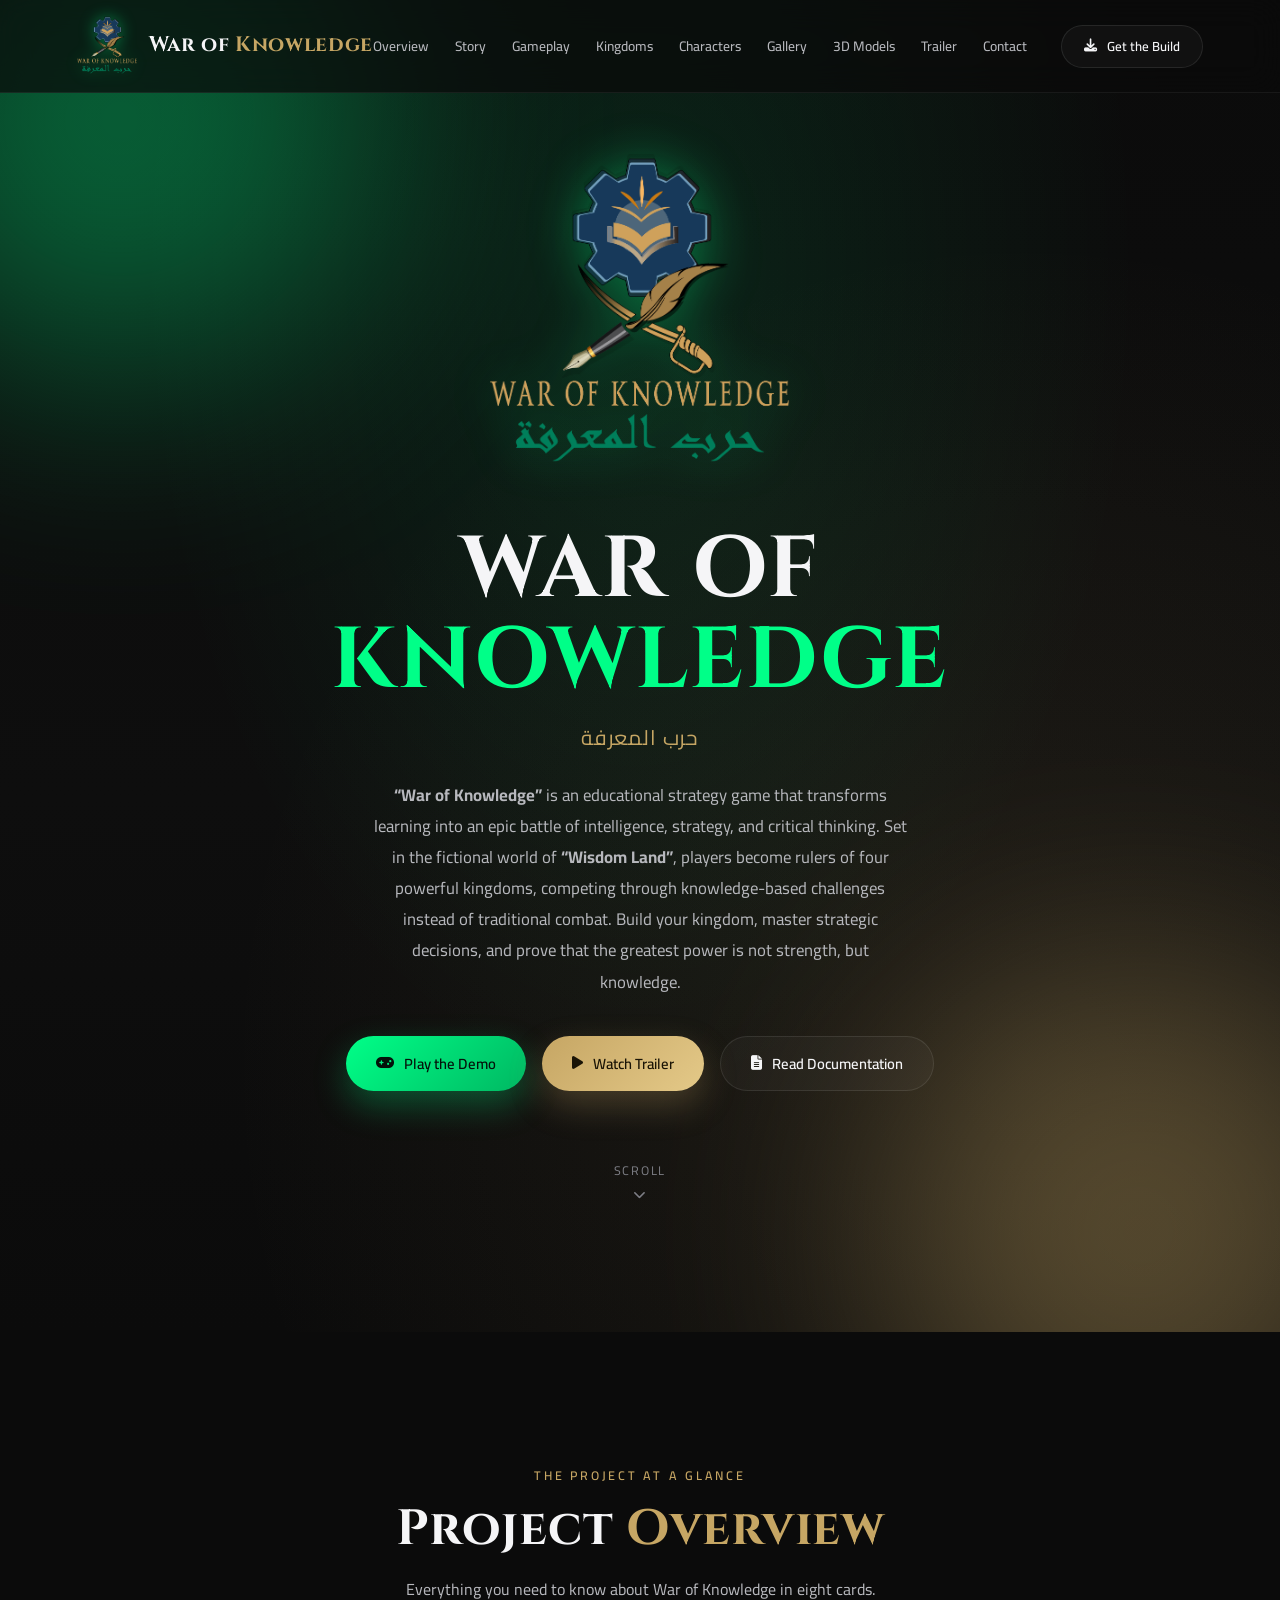
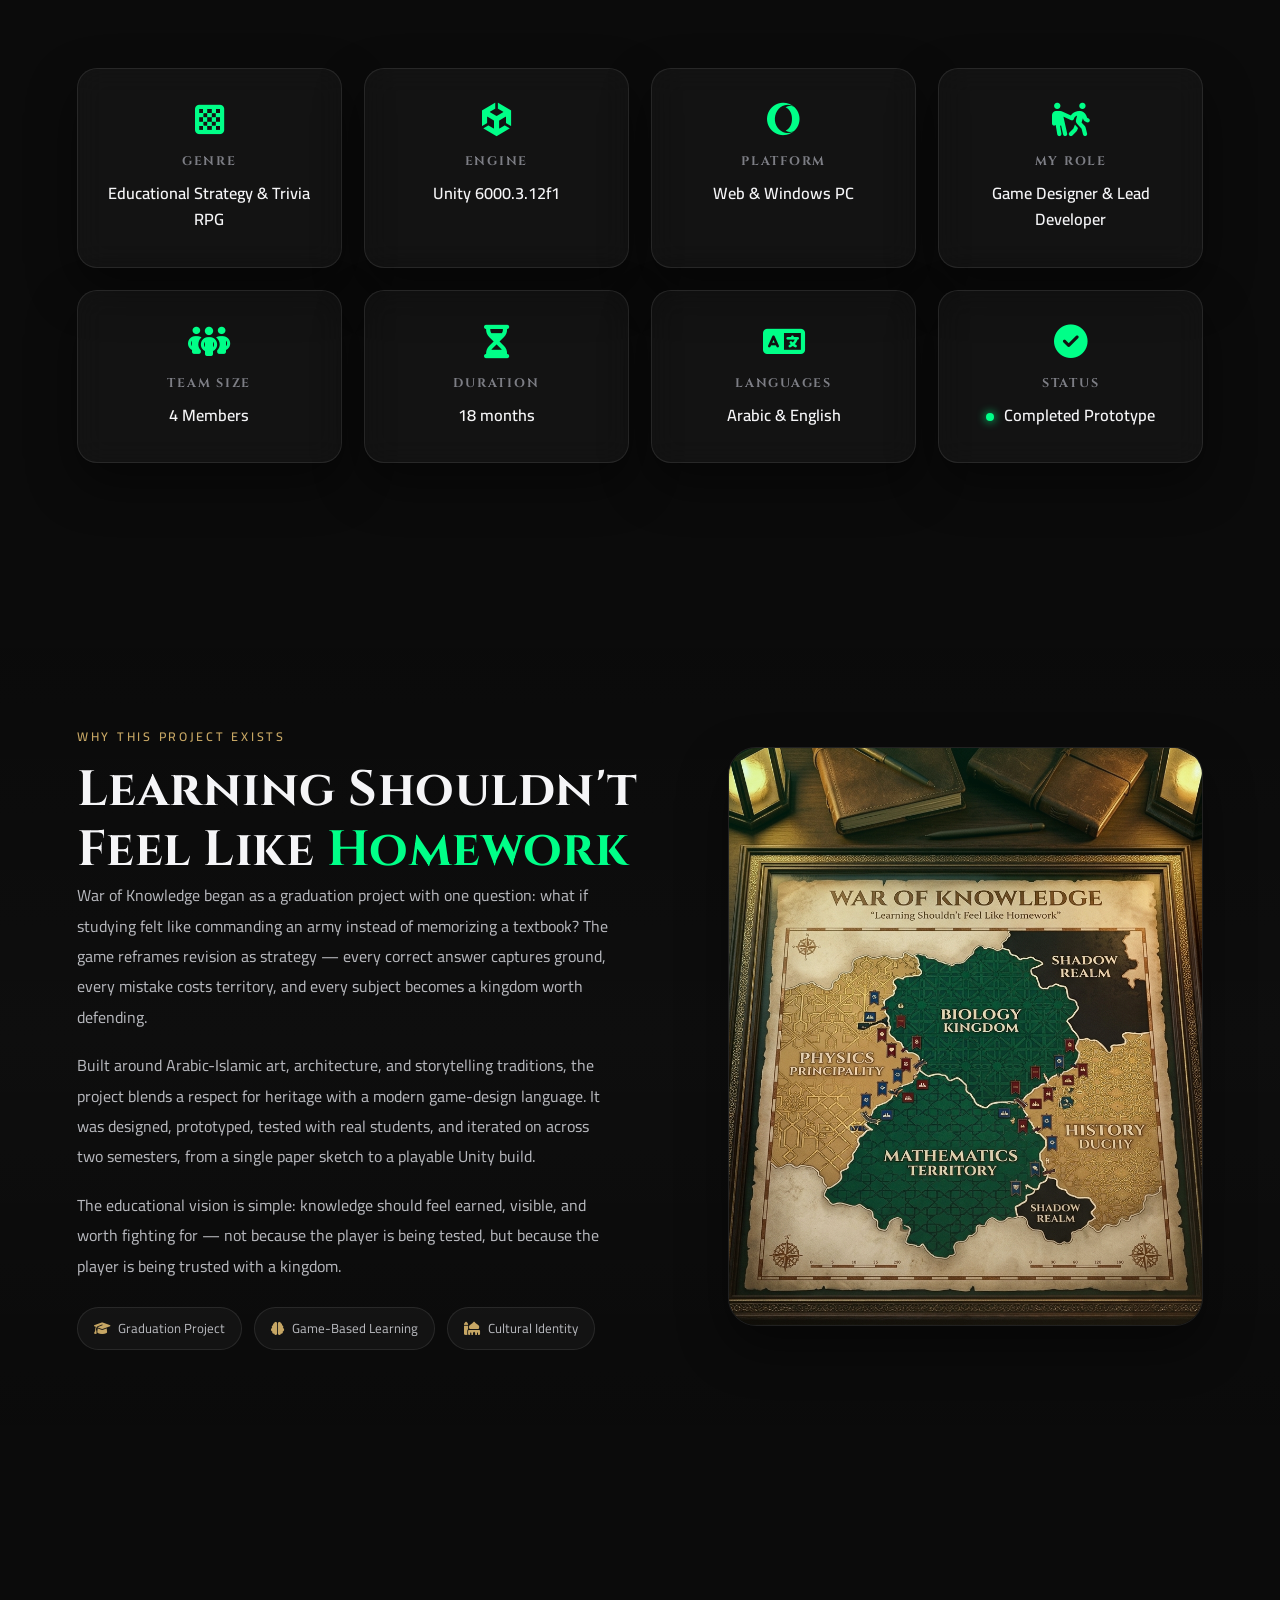
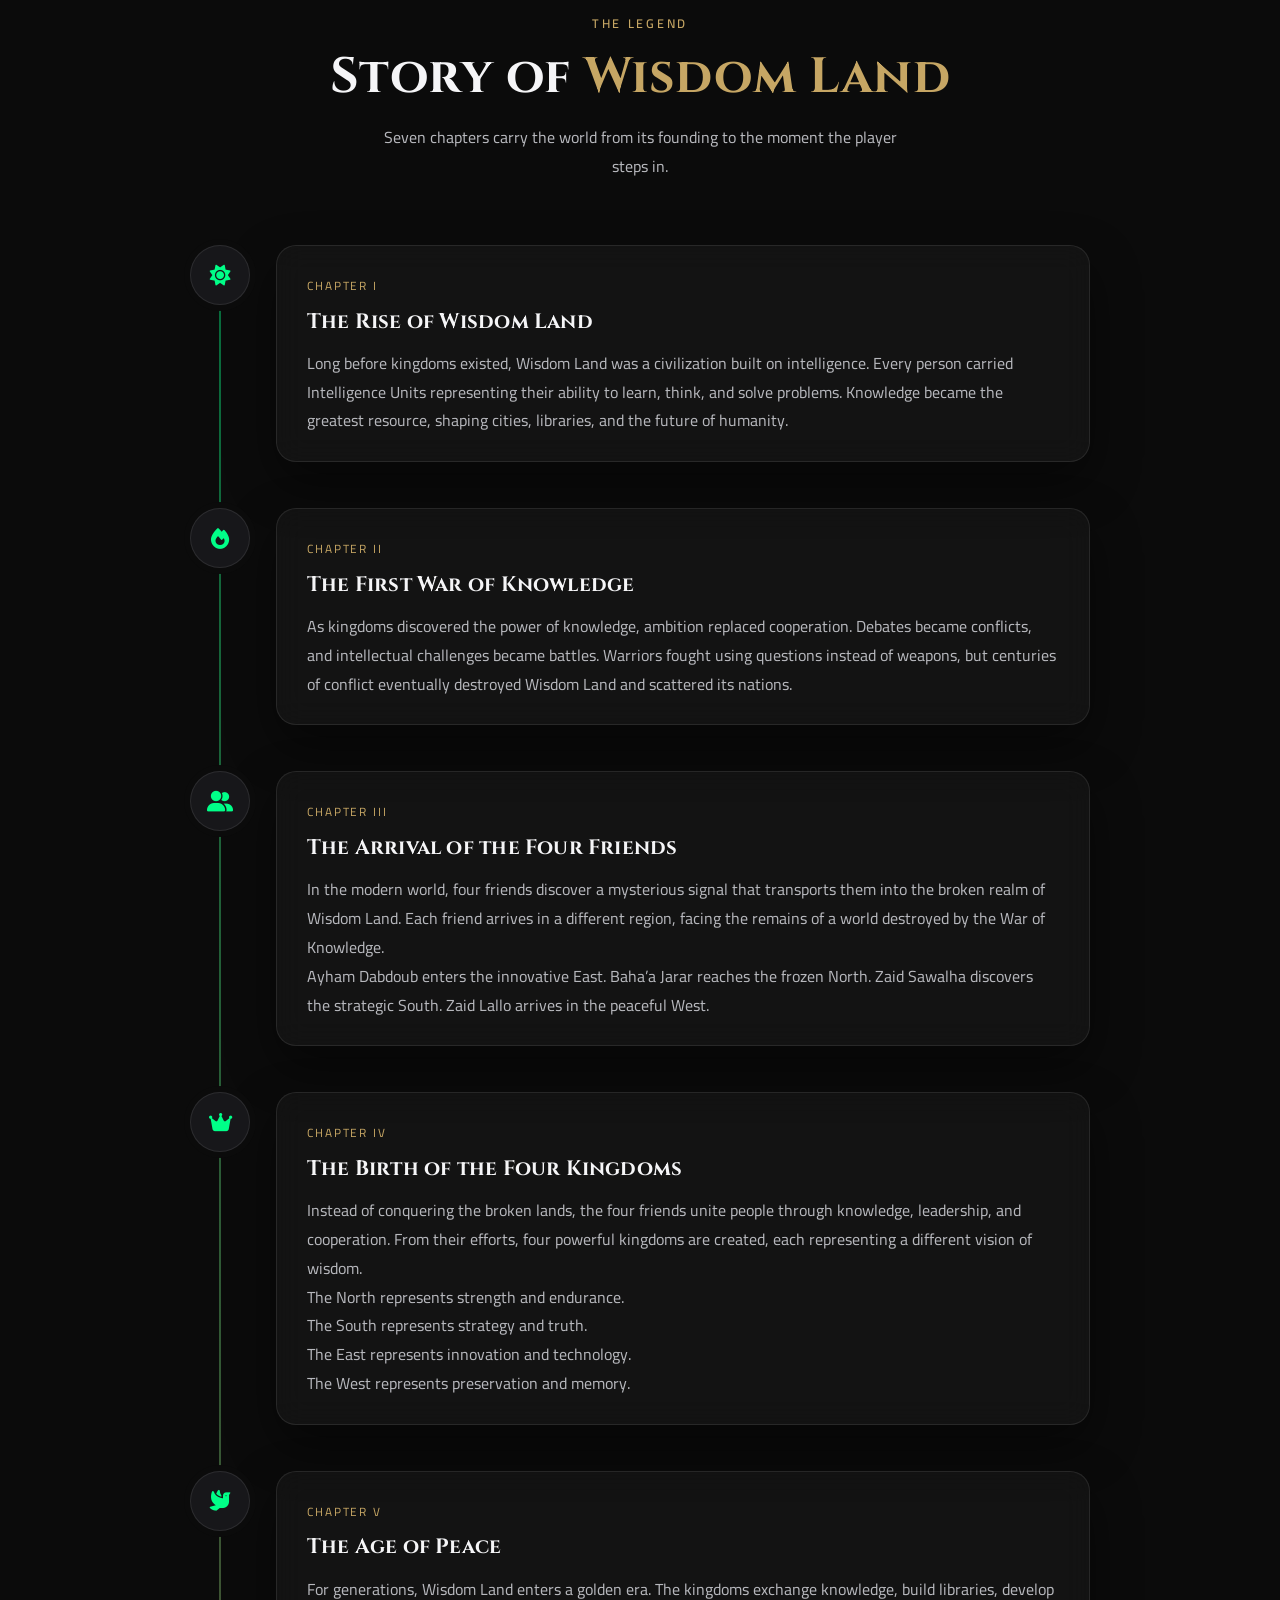
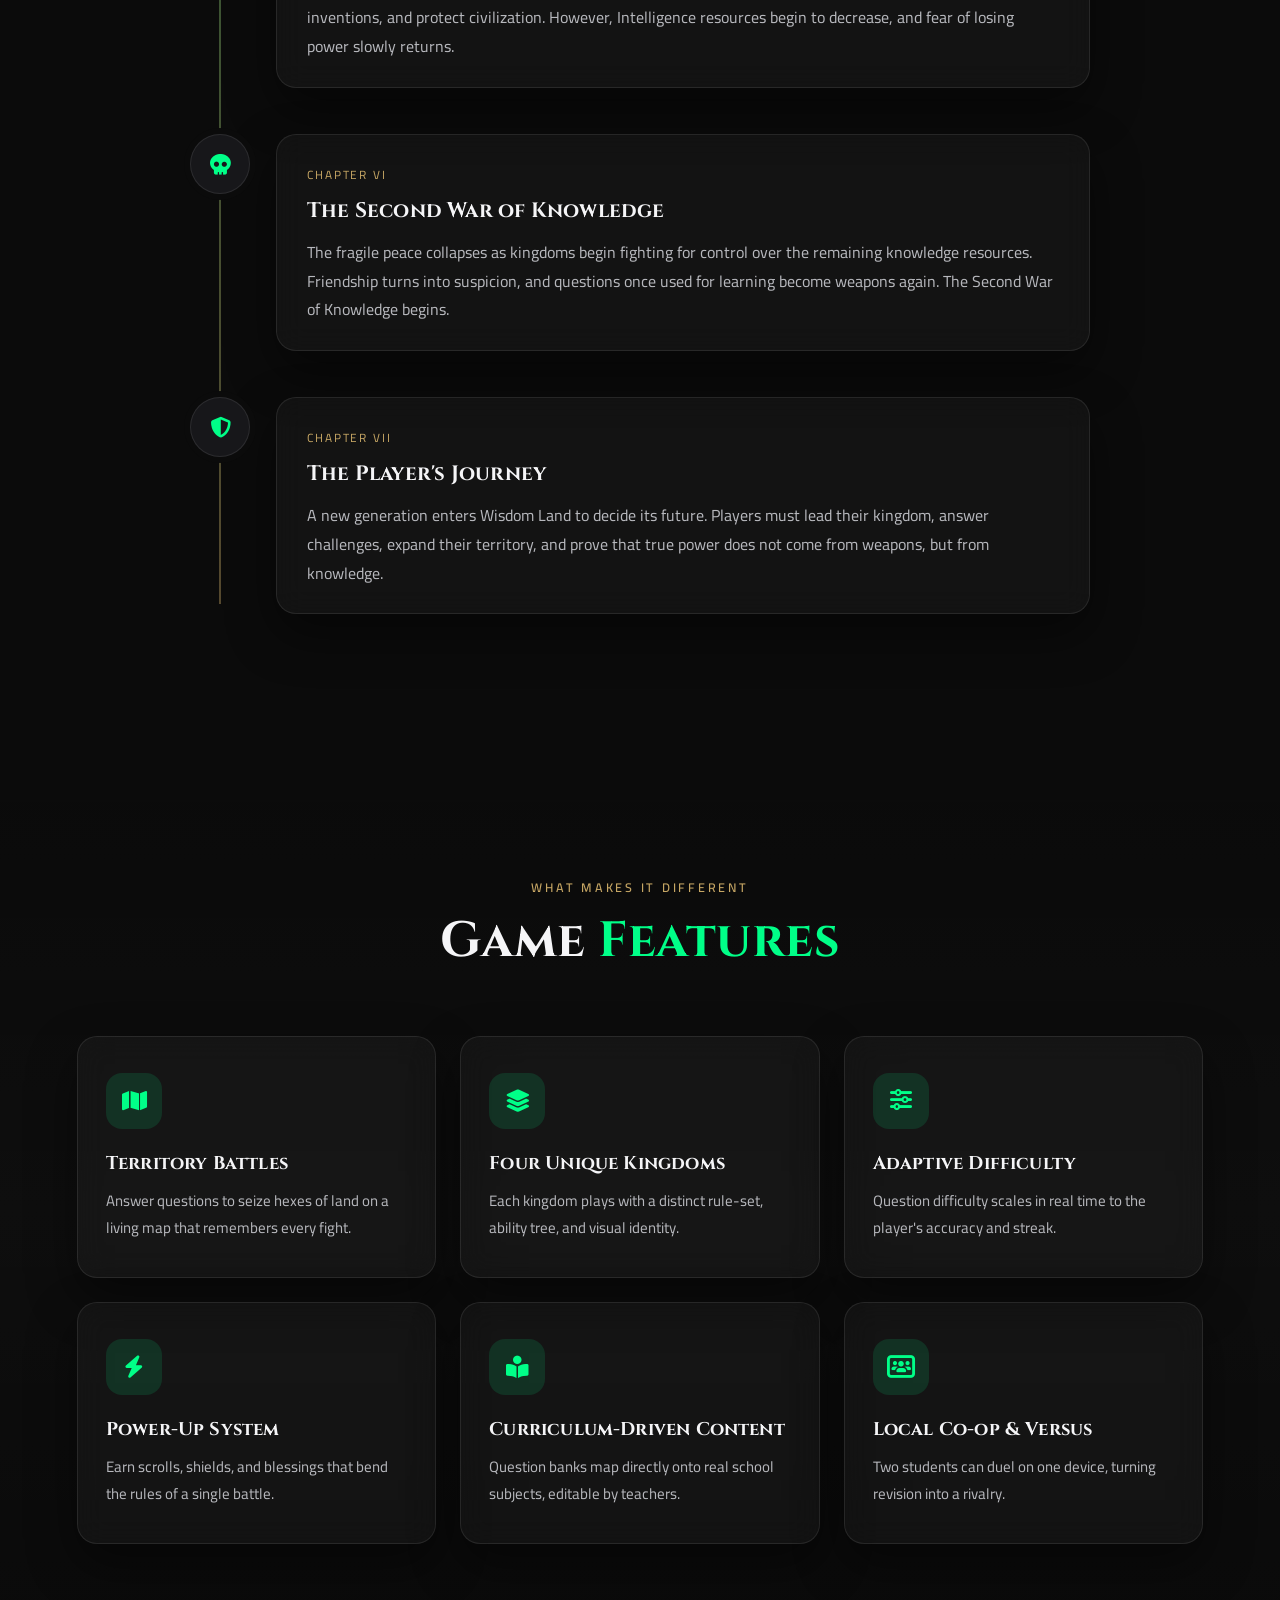
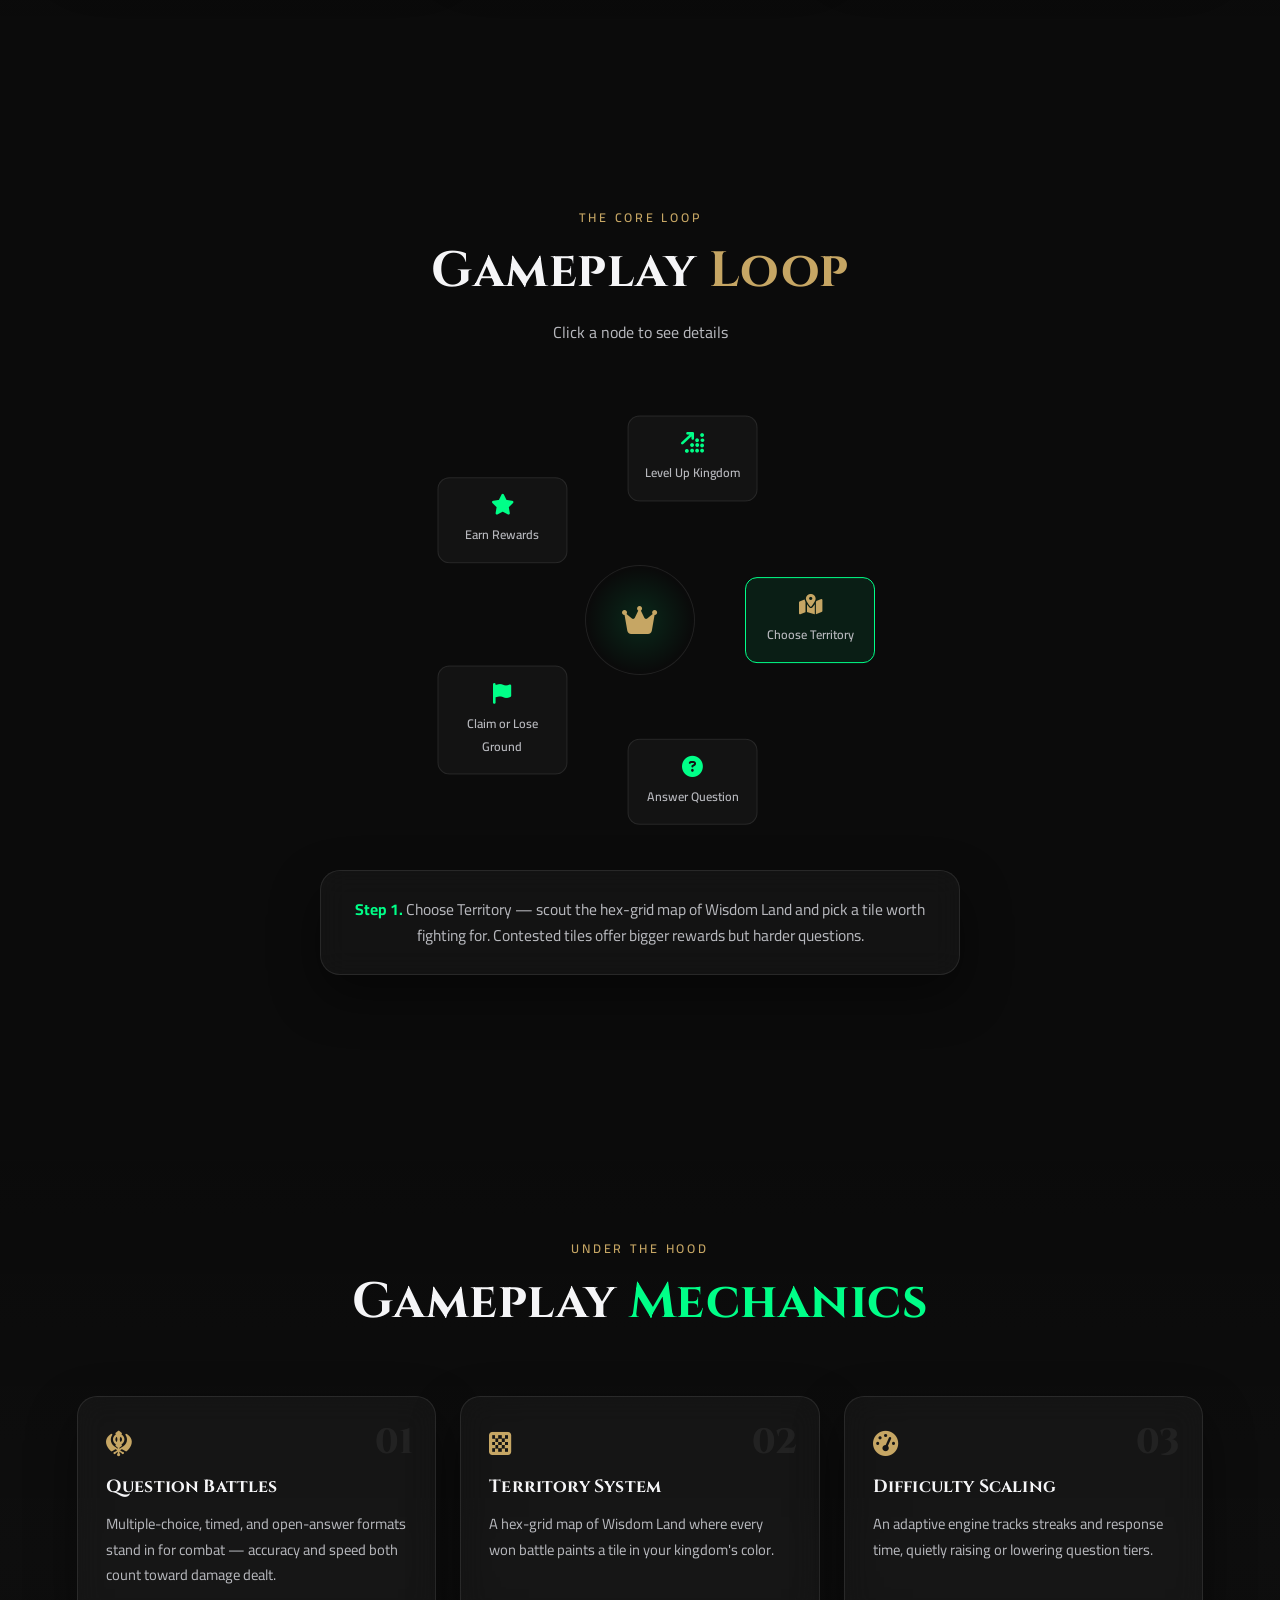
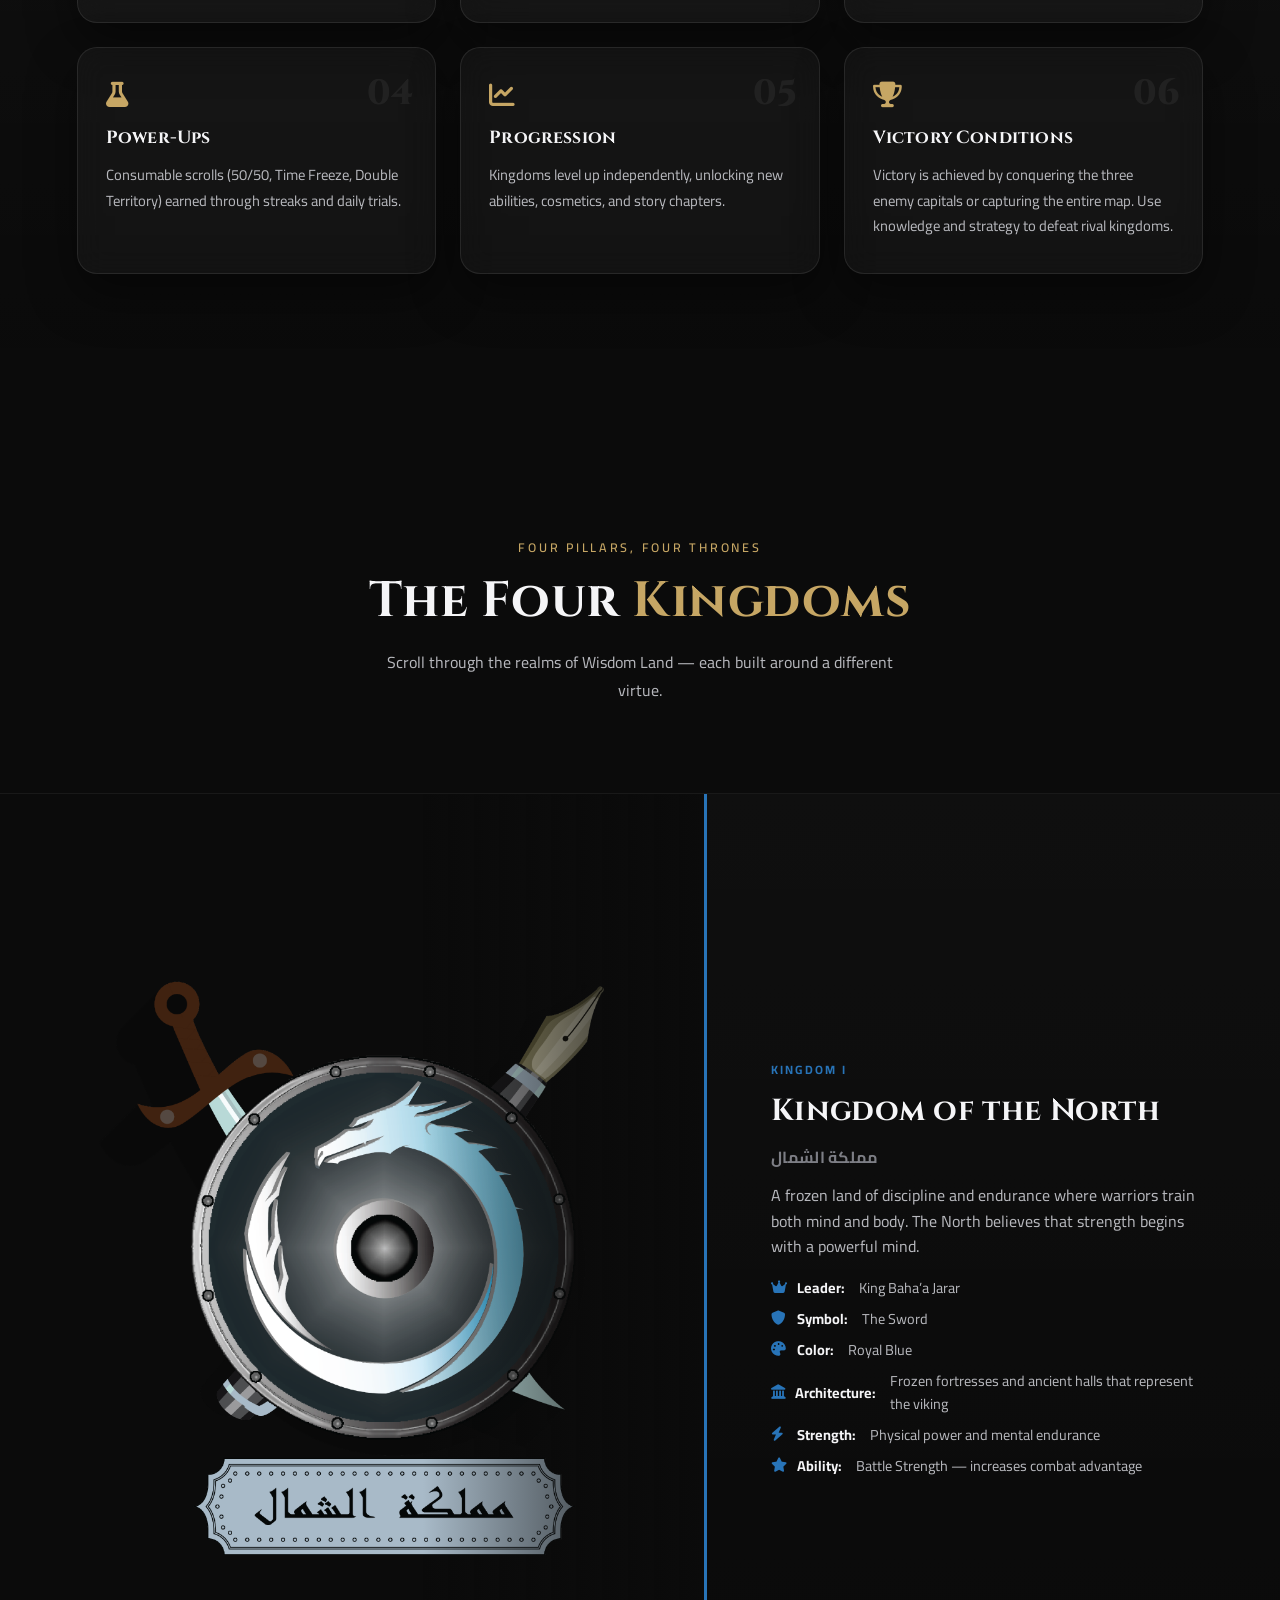
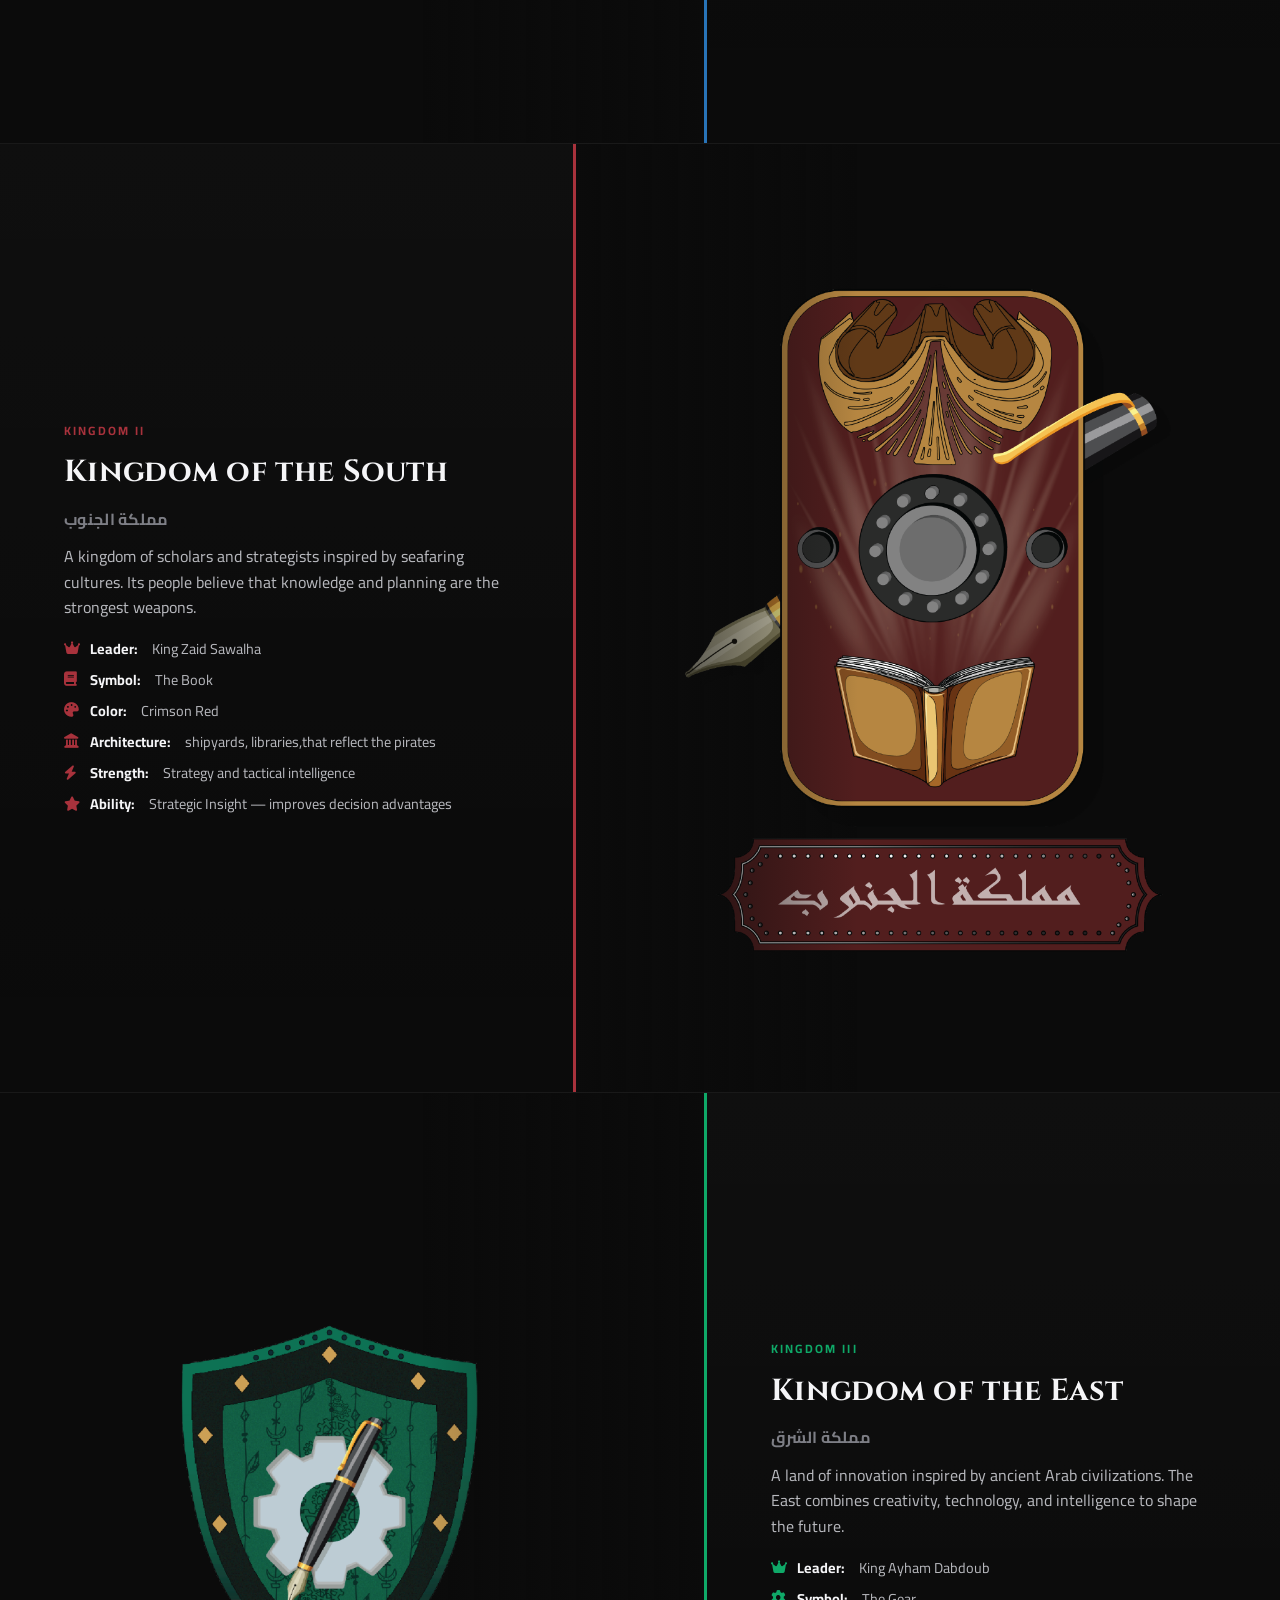
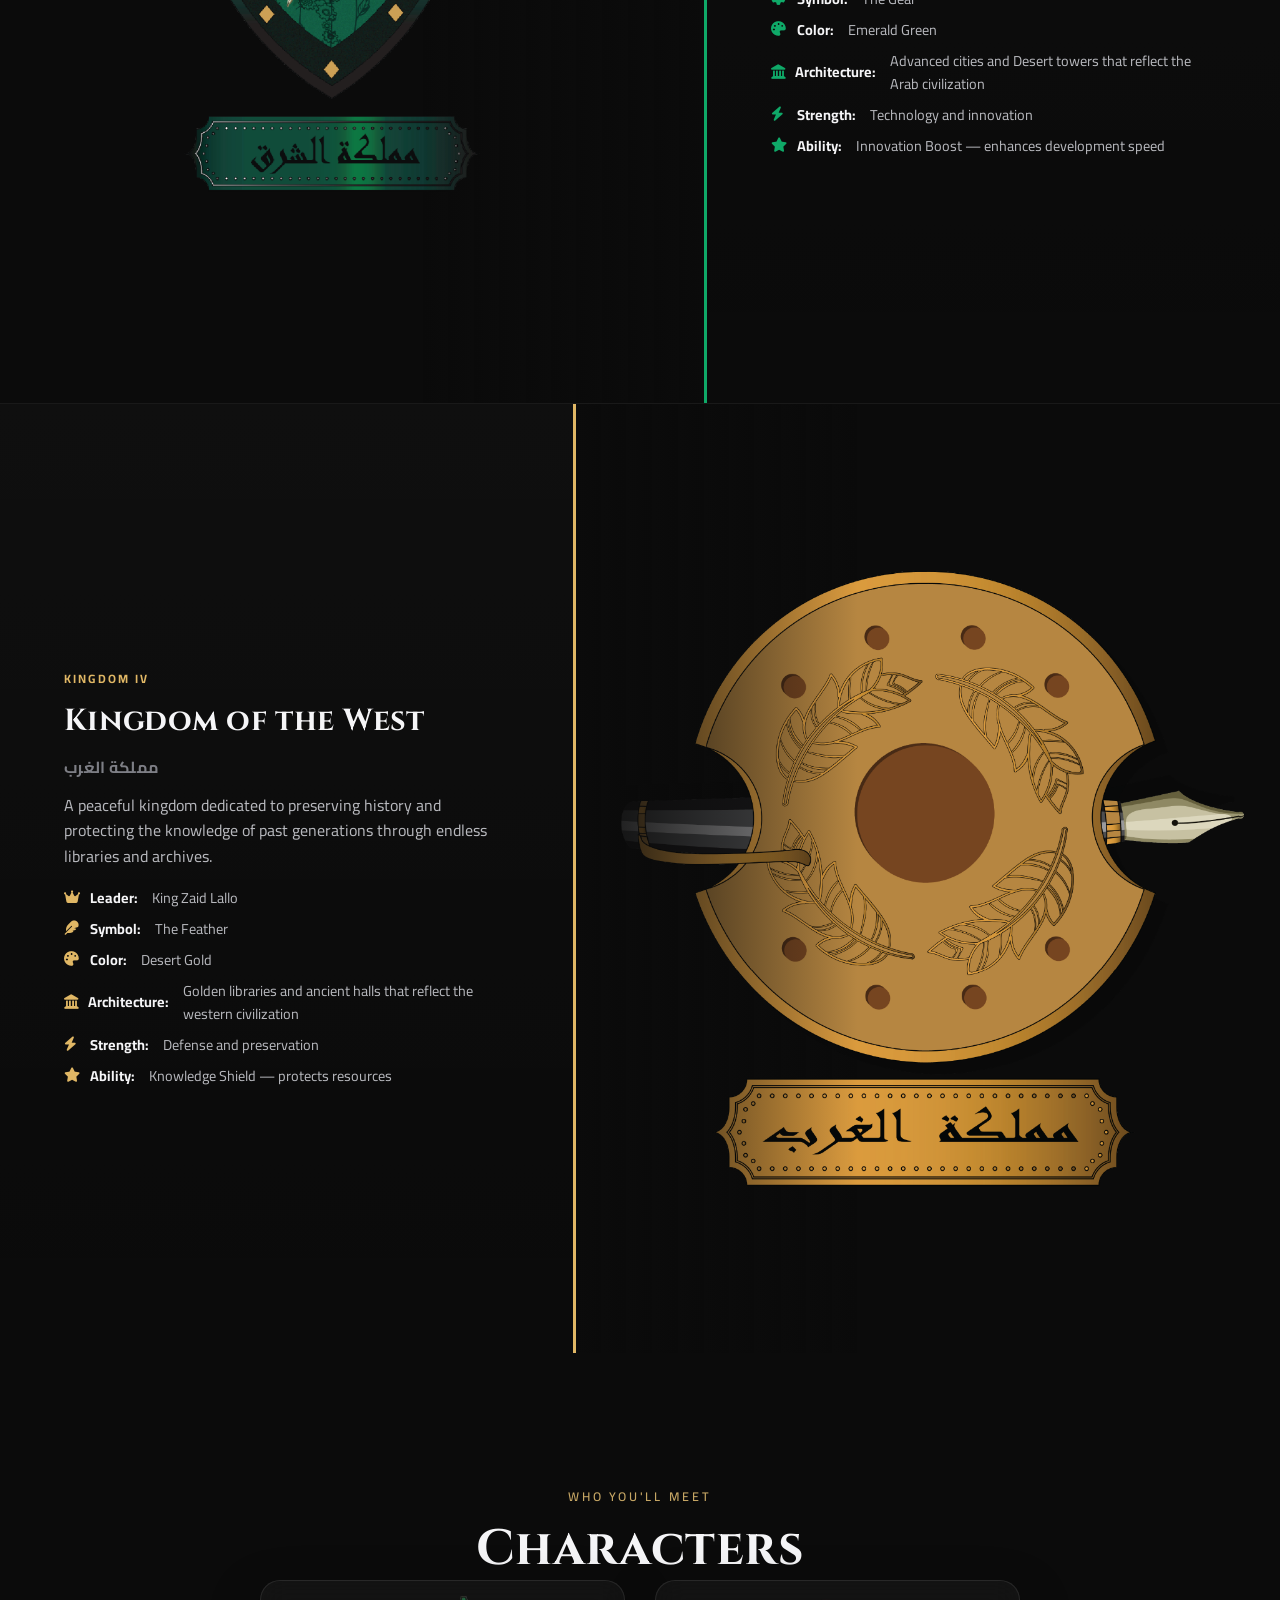
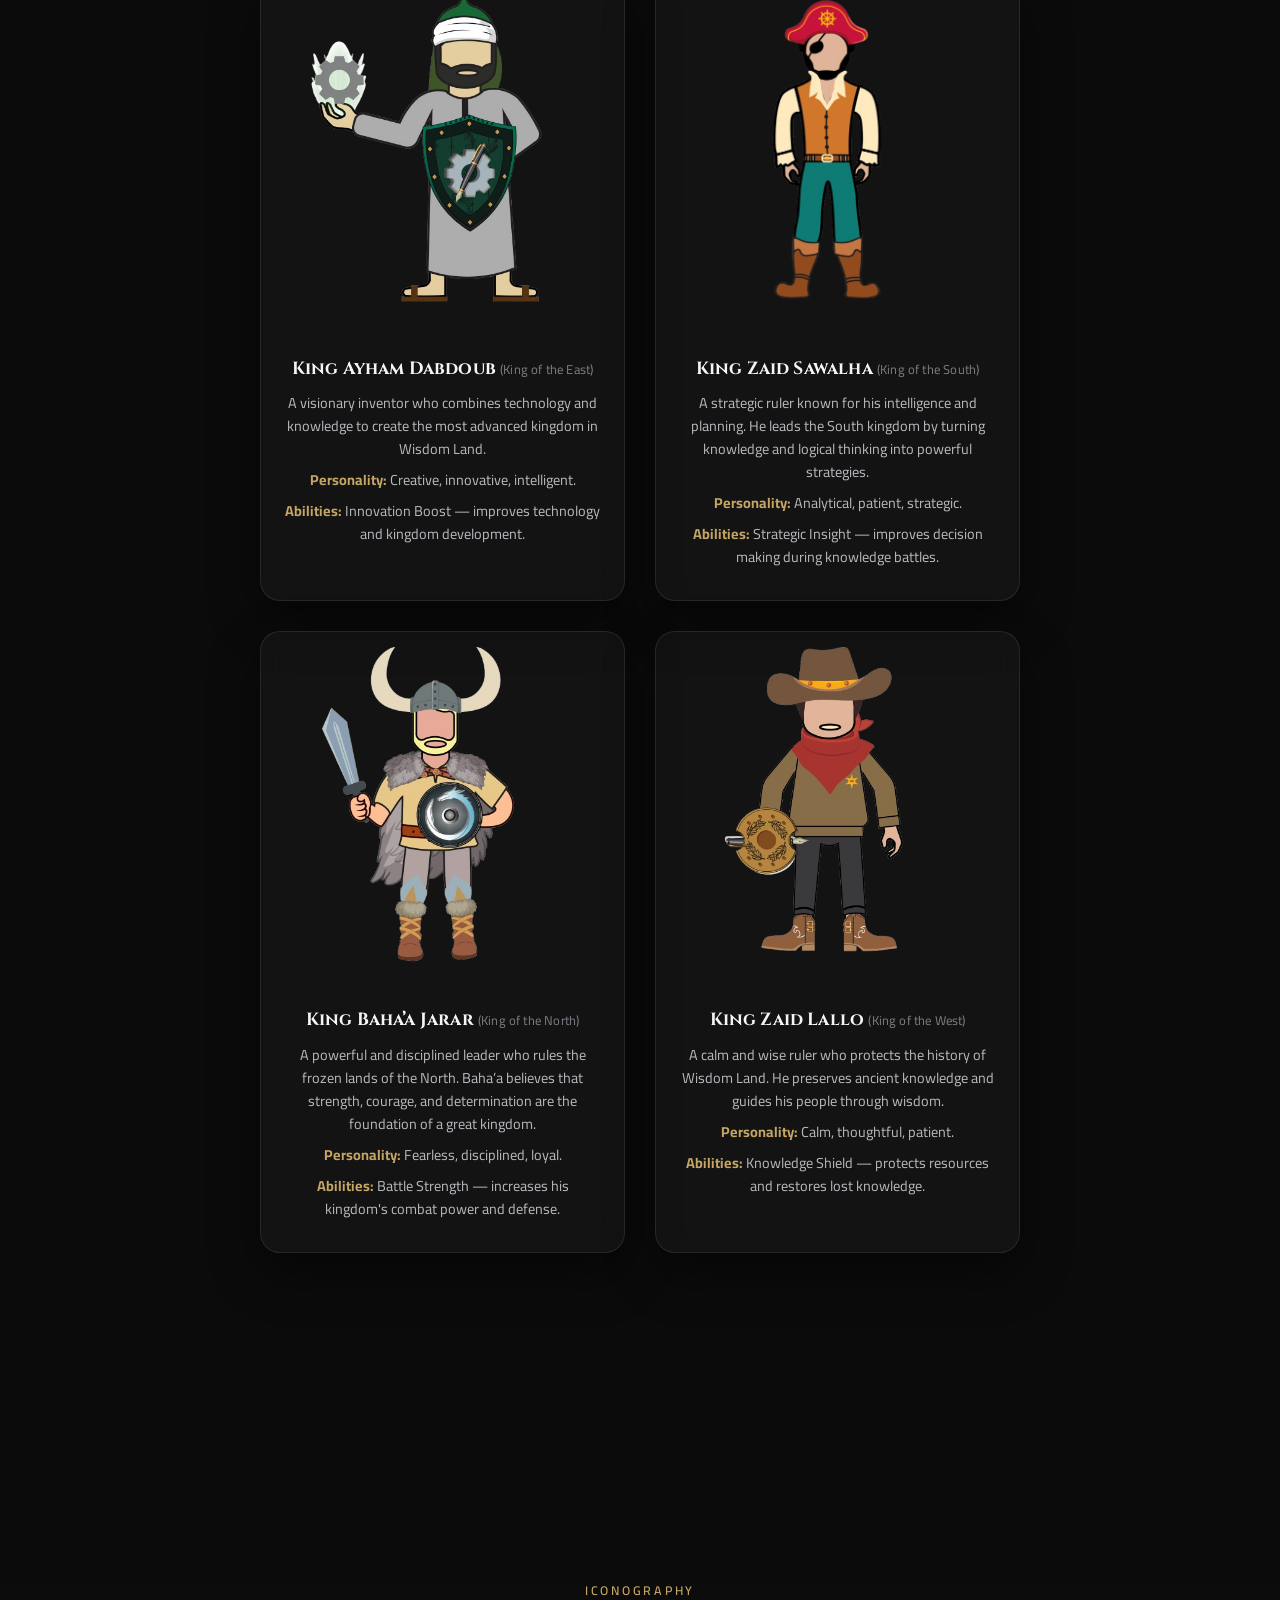
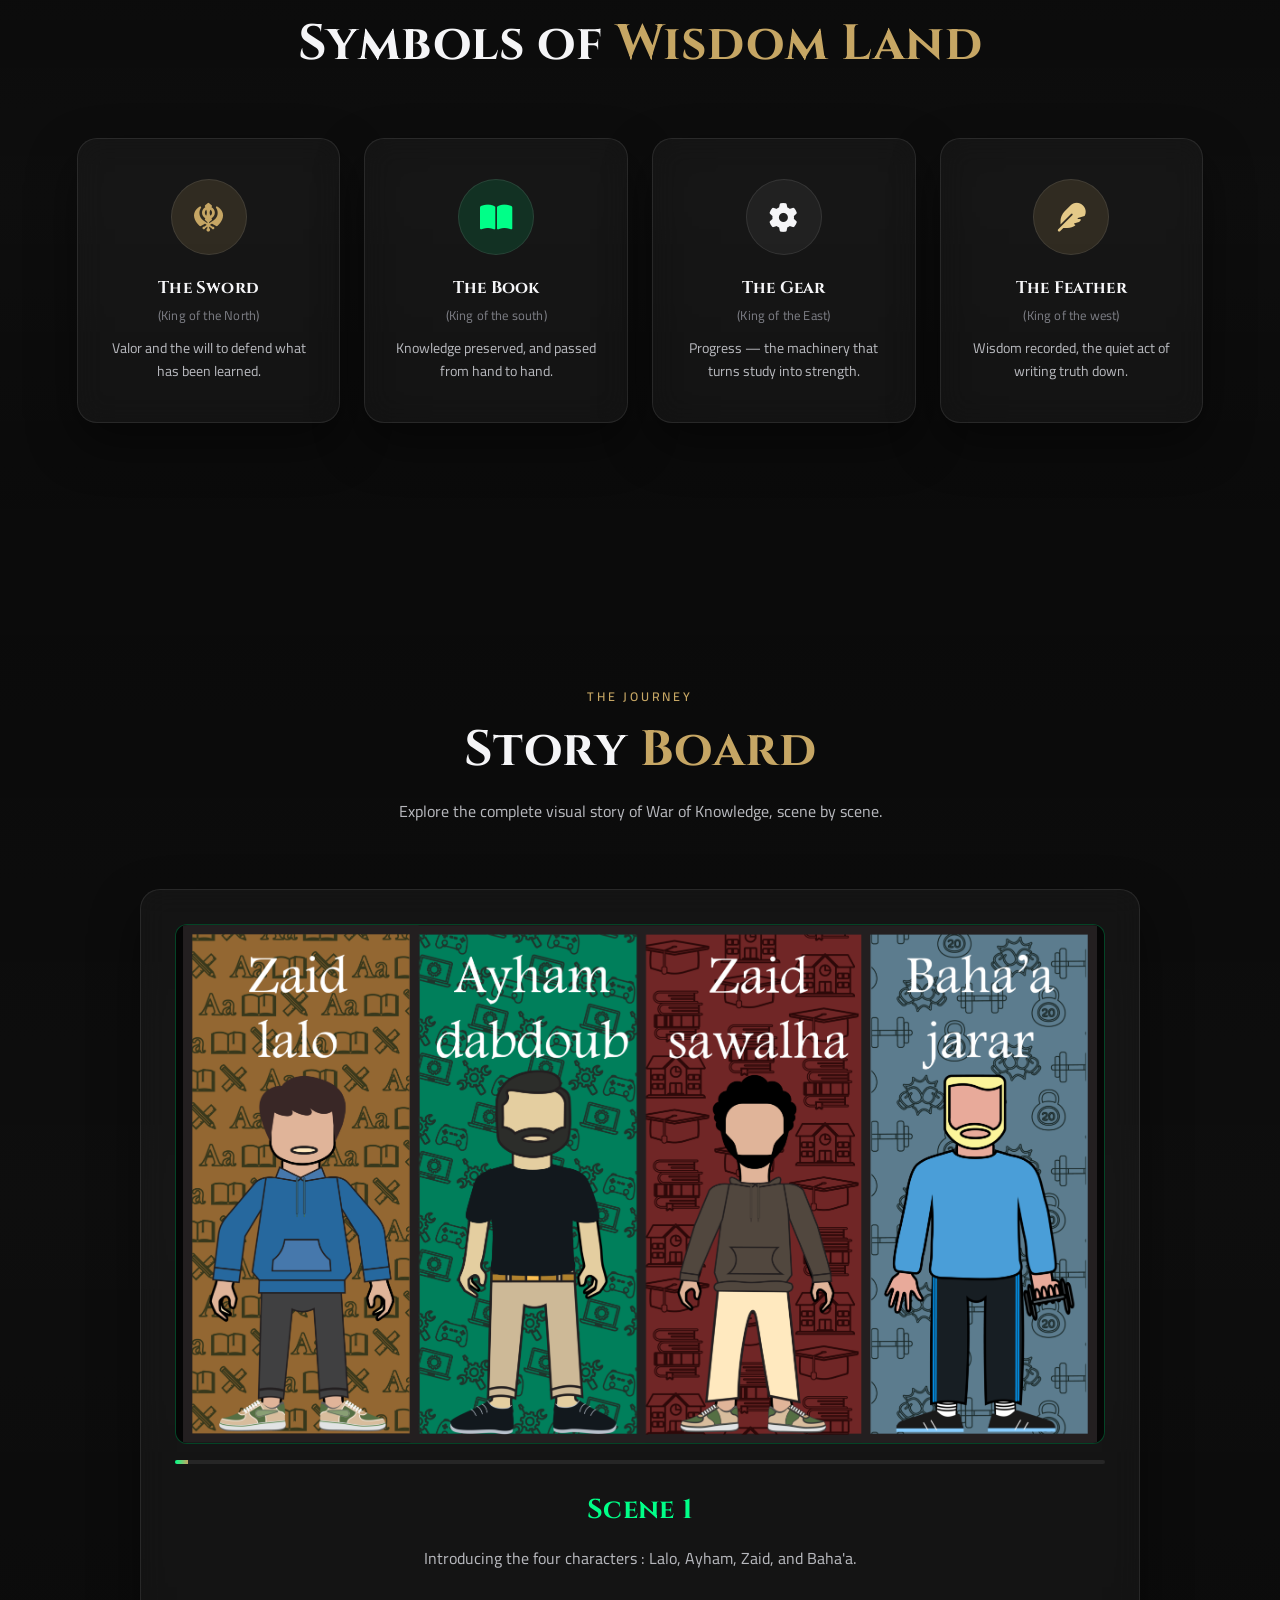
==== commit 9169013f: "Add files via upload" ====
--- a/projects.html
+++ b/projects.html
@@ -166,7 +166,7 @@
     <div class="glass-card overview-card" data-aos="fade-up" data-aos-delay="300">
       <i class="fa-solid fa-hourglass-half"></i>
       <h3>Duration</h3>
-      <p>18 s</p>
+      <p>18 months</p>
     </div>
     <div class="glass-card overview-card" data-aos="fade-up" data-aos-delay="360">
       <i class="fa-solid fa-language"></i>
@@ -1372,40 +1372,47 @@
   </div>
 </section>
 
+<!-- =========================================================
+     04B — STORY BOARD
+     Full illustrated walkthrough of the narrative — 82 scenes,
+     one image + caption at a time, driven by the initStoryBoard()
+     function in app2.js.
+========================================================= -->
 <section class="section alt-bg" id="storyboard">
   <div class="section-head" data-aos="fade-up">
     <span class="eyebrow">The Journey</span>
-    <h2 class="section-title">Story Board</h2>
-    <p class="section-description">
-      Explore the complete visual story of War of Knowledge.
-    </p>
-  </div>
-
+    <h2 class="section-title">Story <span class="accent-gold">Board</span></h2>
+    <p class="section-sub">Explore the complete visual story of War of Knowledge, scene by scene.</p>
+  </div>
+ 
   <div class="storyboard-container glass-card" data-aos="zoom-in">
+ 
     <div class="story-image-box">
-      <img id="storyImage" src="images/ss/s1.png" alt="Story Board Scene" />
-    </div>
-
+      <img id="storyImage" src="images/ss/s1.png" alt="Story board scene 1" draggable="false">
+    </div>
+ 
+    <div class="story-progress"><span id="storyProgressBar"></span></div>
+ 
     <div class="story-info">
       <h3 id="storyTitle">Scene 1</h3>
-      <p id="storyDescription">
-        In a world built on knowledge, four powerful kingdoms lived in peace.
-      </p>
-    </div>
-
+      <p id="storyDescription">The beginning of the legendary journey into Wisdom Land.</p>
+    </div>
+ 
     <div class="story-controls">
-     <button id="storyPrev" aria-label="Previous Scene">
-    <i class="fa-solid fa-chevron-left"></i>
-</button>
-
-<div class="story-counter">
-        <span id="storyNumber">1</span> / 82
+      <button id="storyPrev" aria-label="Previous scene">
+        <i class="fa-solid fa-chevron-left"></i>
+      </button>
+ 
+      <div class="story-counter">
+        <span id="storyNumber">1</span> / <span id="storyTotal">82</span>
       </div>
-
-<button id="storyNext" aria-label="Next Scene">
-    <i class="fa-solid fa-chevron-right"></i>
-</button>
-    </div>
+ 
+      <button id="storyNext" aria-label="Next scene">
+        <i class="fa-solid fa-chevron-right"></i>
+      </button>
+    </div>
+ 
+    <p class="story-hint"><i class="fa-solid fa-keyboard"></i> Use the arrow keys, or drag left/right</p>
   </div>
 </section>
 <!-- =========================================================
@@ -1670,28 +1677,112 @@
 
   <div class="gallery-grid" id="galleryGrid">
     <figure class="gallery-item" data-category="concept" data-aos="fade-up">
-      <img src="images/1.png" alt="Concept art: Kingdom of Wisdom skyline">
+      <img src="images/g1.png" alt="Concept art: Kingdom of Wisdom skyline">
     </figure>
     <figure class="gallery-item" data-category="ui" data-aos="fade-up" data-aos-delay="60">
-      <img src="images/2.png" alt="UI mockup: territory map screen">
+      <img src="images/g2.png" alt="UI mockup: territory map screen">
     </figure>
     <figure class="gallery-item" data-category="characters" data-aos="fade-up" data-aos-delay="120">
-      <img src="images/3.png" alt="Character sheet: Queen Amina Al-Alimah">
+      <img src="images/g3.png" alt="Character sheet: Queen Amina Al-Alimah">
     </figure>
     <figure class="gallery-item" data-category="environments" data-aos="fade-up" data-aos-delay="180">
-      <img src="images/4.png" alt="Environment art: Kingdom of Faith courtyard">
+      <img src="images/g4.png" alt="Environment art: Kingdom of Faith courtyard">
     </figure>
     <figure class="gallery-item" data-category="concept" data-aos="fade-up" data-aos-delay="240">
-      <img src="images/5.png" alt="Concept art: Jahl the Shadow of Ignorance">
+      <img src="images/g5.png" alt="Concept art: Jahl the Shadow of Ignorance">
     </figure>
     <figure class="gallery-item" data-category="ui" data-aos="fade-up" data-aos-delay="300">
-      <img src="images/6.png" alt="UI mockup: battle question screen">
+      <img src="images/g6.png" alt="UI mockup: battle question screen">
     </figure>
     <figure class="gallery-item" data-category="environments" data-aos="fade-up" data-aos-delay="360">
-      <img src="images/7.png" alt="Environment art: Kingdom of Knowledge library interior">
+      <img src="images/g7.png" alt="Environment art: Kingdom of Knowledge library interior">
     </figure>
     <figure class="gallery-item" data-category="characters" data-aos="fade-up" data-aos-delay="420">
-      <img src="images/8.png" alt="Character sheet: the Student avatar customization">
+      <img src="images/g8.png" alt="Character sheet: the Student avatar customization">
+    </figure>
+    <figure class="gallery-item" data-category="concept" data-aos="fade-up">
+      <img src="images/g9.png" alt="Concept art: Kingdom of Wisdom skyline">
+    </figure>
+    <figure class="gallery-item" data-category="ui" data-aos="fade-up" data-aos-delay="60">
+      <img src="images/g10.png" alt="UI mockup: territory map screen">
+    </figure>
+    <figure class="gallery-item" data-category="characters" data-aos="fade-up" data-aos-delay="120">
+      <img src="images/g11.png" alt="Character sheet: Queen Amina Al-Alimah">
+    </figure>
+    <figure class="gallery-item" data-category="environments" data-aos="fade-up" data-aos-delay="180">
+      <img src="images/g12.png"alt="Environment art: Kingdom of Faith courtyard">
+    </figure>
+    <figure class="gallery-item" data-category="concept" data-aos="fade-up" data-aos-delay="240">
+      <img src="images/g13.png" alt="Concept art: Jahl the Shadow of Ignorance">
+    </figure>
+    <figure class="gallery-item" data-category="ui" data-aos="fade-up" data-aos-delay="300">
+      <img src="images/g14.png" alt="UI mockup: battle question screen">
+    </figure>
+    <figure class="gallery-item" data-category="environments" data-aos="fade-up" data-aos-delay="360">
+      <img src="images/g15.png" alt="Environment art: Kingdom of Knowledge library interior">
+    </figure>
+    <figure class="gallery-item" data-category="characters" data-aos="fade-up" data-aos-delay="420">
+      <img src="images/g16.png" alt="Character sheet: the Student avatar customization">
+    </figure>
+    <figure class="gallery-item" data-category="concept" data-aos="fade-up">
+      <img src="images/g17.png" alt="Concept art: Kingdom of Wisdom skyline">
+    </figure>
+    <figure class="gallery-item" data-category="ui" data-aos="fade-up" data-aos-delay="60">
+      <img src="images/g18.png" alt="UI mockup: territory map screen">
+    </figure>
+    <figure class="gallery-item" data-category="characters" data-aos="fade-up" data-aos-delay="120">
+      <img src="images/g19.png" alt="Character sheet: Queen Amina Al-Alimah">
+    </figure>
+    <figure class="gallery-item" data-category="environments" data-aos="fade-up" data-aos-delay="180">
+      <img src="images/g20.png" alt="Environment art: Kingdom of Faith courtyard">
+    </figure>
+    <figure class="gallery-item" data-category="concept" data-aos="fade-up" data-aos-delay="240">
+      <img src="images/g21.png" alt="Concept art: Jahl the Shadow of Ignorance">
+    </figure>
+    <figure class="gallery-item" data-category="ui" data-aos="fade-up" data-aos-delay="300">
+      <img src="images/g22.png" alt="UI mockup: battle question screen">
+    </figure>
+    <figure class="gallery-item" data-category="environments" data-aos="fade-up" data-aos-delay="360">
+      <img src="images/g23.png" alt="Environment art: Kingdom of Knowledge library interior">
+    </figure>
+    <figure class="gallery-item" data-category="characters" data-aos="fade-up" data-aos-delay="420">
+      <img src="images/g24.png" alt="Character sheet: the Student avatar customization">
+    </figure>
+    <figure class="gallery-item" data-category="concept" data-aos="fade-up">
+      <img src="images/g25.png" alt="Concept art: Kingdom of Wisdom skyline">
+    </figure>
+    <figure class="gallery-item" data-category="ui" data-aos="fade-up" data-aos-delay="60">
+      <img src="images/g26.png" alt="UI mockup: territory map screen">
+    </figure>
+    <figure class="gallery-item" data-category="characters" data-aos="fade-up" data-aos-delay="120">
+      <img src="images/g27.png" alt="Character sheet: Queen Amina Al-Alimah">
+    </figure>
+    <figure class="gallery-item" data-category="environments" data-aos="fade-up" data-aos-delay="180">
+      <img src="images/g28.png" alt="Environment art: Kingdom of Faith courtyard">
+    </figure>
+    <figure class="gallery-item" data-category="concept" data-aos="fade-up" data-aos-delay="240">
+      <img src="images/g29.png" alt="Concept art: Jahl the Shadow of Ignorance">
+    </figure>
+    <figure class="gallery-item" data-category="ui" data-aos="fade-up" data-aos-delay="300">
+      <img src="images/g30.png" alt="UI mockup: battle question screen">
+    </figure>
+    <figure class="gallery-item" data-category="environments" data-aos="fade-up" data-aos-delay="360">
+      <img src="images/g31.png" alt="Environment art: Kingdom of Knowledge library interior">
+    </figure>
+    <figure class="gallery-item" data-category="characters" data-aos="fade-up" data-aos-delay="420">
+      <img src="images/g32.png" alt="Character sheet: the Student avatar customization">
+    </figure>
+     <figure class="gallery-item" data-category="characters" data-aos="fade-up" data-aos-delay="420">
+      <img src="images/aa.png" alt="Character sheet: the Student avatar customization">
+    </figure>
+     <figure class="gallery-item" data-category="characters" data-aos="fade-up" data-aos-delay="420">
+      <img src="images/ab.png" alt="Character sheet: the Student avatar customization">
+    </figure>
+     <figure class="gallery-item" data-category="characters" data-aos="fade-up" data-aos-delay="420">
+      <img src="images/ac.png" alt="Character sheet: the Student avatar customization">
+    </figure>
+     <figure class="gallery-item" data-category="characters" data-aos="fade-up" data-aos-delay="420">
+      <img src="images/ad.png" alt="Character sheet: the Student avatar customization">
     </figure>
   </div>
 </section>
--- a/style2.css
+++ b/style2.css
@@ -324,7 +324,7 @@
 
 .hero-content{ position:relative; z-index:3; max-width:900px; margin:0 auto; }
 .hero-logo{
-  width:120px; margin:0 auto 28px;
+  width:300px; margin:30px auto 50px;
   filter:drop-shadow(0 0 24px rgba(0,255,136,0.35));
 }
 .hero-title{
@@ -1524,125 +1524,81 @@
   .hero-cta-row .btn{ justify-content:center; }
   .download-buttons{ flex-direction:column; align-items:stretch; }
 }
-/* ==========================================
-   STORY BOARD SECTION
-========================================== */
-
-.storyboard-container {
-  max-width: 1000px;
-  margin: auto;
-  padding: 30px;
-}
-
-.story-image-box {
-  width: 100%;
-  height: 520px;
-  overflow: hidden;
-  border-radius: 20px;
-  background: #050505;
-  border: 1px solid rgba(0, 255, 136, 0.25);
-  box-shadow: inset 0 0 20px rgba(0, 0, 0, 0.8);
-}
-
-.story-image-box img {
-  width: 100%;
-  height: 100%;
-  object-fit: contain;
-  transition: transform 0.4s ease, opacity 0.3s ease;
-}
-
-.story-image-box img:hover {
-  transform: scale(1.02);
-}
-
-.story-info {
-  text-align: center;
-  padding: 24px 12px 16px;
-}
-
-.story-info h3 {
-  font-size: 1.8rem;
-  color: #00ff88;
-  margin-bottom: 10px;
-}
-
-.story-info p {
-  color: var(--ink-muted, #a0aab0);
-  font-size: 1rem;
-  line-height: 1.8;
-  max-width: 70ch;
-  margin: 0 auto;
-}
-
-.story-controls {
-  display: flex;
-  align-items: center;
-  justify-content: center;
-  gap: 30px;
-  margin-top: 10px;
-}
-
-.story-controls button {
-  width: 50px;
-  height: 50px;
-  border-radius: 50%;
-  border: 1px solid rgba(0, 255, 136, 0.35);
-  background: rgba(255, 255, 255, 0.05);
-  color: white;
-  cursor: pointer;
-  display: flex;
-  align-items: center;
-  justify-content: center;
-  font-size: 1.1rem;
-  transition: all 0.3s ease;
-}
-
-.story-controls button:hover {
-  background: #00ff88;
-  color: #04120a;
-  transform: translateY(-3px);
-  box-shadow: 0 0 15px rgba(0, 255, 136, 0.4);
-}
-
-.story-counter {
-  font-size: 1.1rem;
-  font-weight: 700;
-  color: #00ff88;
-  user-select: none;
-}
-
-/* Mobile Responsiveness */
-@media (max-width: 700px) {
-  .storyboard-container {
-    padding: 16px;
-  }
-  
-  .story-image-box {
-    height: 320px;
-    border-radius: 12px;
-  }
-
-  .story-info h3 {
-    font-size: 1.4rem;
-  }
-
-  .story-info p {
-    font-size: 0.92rem;
-  }
-
-  .story-controls button {
-    width: 42px;
-    height: 42px;
-  }
-}
+/* -------------------------------------------------------------
+   9B. STORY BOARD
+   Single-image narrative slider — 82 illustrated scenes with a
+   synced caption underneath. Reuses .glass-card for the outer
+   frame, so it already gets the theme's background/blur/shadow;
+   this block only adds the internal layout.
+------------------------------------------------------------- */
+.storyboard-container{
+  max-width:1000px; margin:0 auto; padding:34px;
+}
+.story-image-box{
+  position:relative; width:100%; height:520px; overflow:hidden;
+  border-radius:var(--radius-sm); background:#050505;
+  border:1px solid rgba(0,255,136,0.25);
+}
+.story-image-box img{
+  width:100%; height:100%; object-fit:contain;
+  transition:opacity .35s ease, transform .6s var(--ease-soft);
+}
+.story-image-box:hover img{ transform:scale(1.03); }
+ 
+/* Thin progress bar tracking position in the 82-scene story */
+.story-progress{
+  height:4px; border-radius:4px; margin-top:16px; overflow:hidden;
+  background:rgba(255,255,255,0.08);
+}
+.story-progress span{
+  display:block; height:100%; width:0%;
+  background:linear-gradient(90deg, var(--emerald), var(--gold));
+  transition:width .4s var(--ease-soft);
+}
+ 
+.story-info{ text-align:center; padding:24px 10px 6px; }
+.story-info h3{
+  font-size:1.7rem; color:var(--emerald); margin-bottom:12px;
+}
+.story-info p{
+  color:var(--ink-dim); font-size:1rem; line-height:1.8;
+  max-width:65ch; margin:0 auto; min-height:3.2em;
+}
+ 
 .story-controls{
-    position:relative;
-    z-index:50;
-}
-
+  display:flex; align-items:center; justify-content:center; gap:28px; margin-top:8px;
+}
 .story-controls button{
-    position:relative;
-    z-index:60;
-    cursor:pointer;
-    pointer-events:auto;
+  width:50px; height:50px; border-radius:50%;
+  border:1px solid rgba(0,255,136,0.35); background:rgba(255,255,255,0.05);
+  color:var(--ink); font-size:1rem;
+  display:flex; align-items:center; justify-content:center;
+  transition:background .35s var(--ease-soft), color .35s ease, transform .35s var(--ease-soft), box-shadow .35s ease;
+}
+.story-controls button:hover{
+  background:var(--emerald); color:#04120a; transform:translateY(-5px);
+  box-shadow:var(--shadow-glow-emerald);
+}
+.story-controls button:active{ transform:translateY(-1px); }
+ 
+.story-counter{
+  font-size:1.1rem; font-weight:700; color:var(--gold);
+  font-variant-numeric:tabular-nums; min-width:64px; text-align:center;
+}
+ 
+.story-hint{
+  text-align:center; margin-top:16px; color:var(--ink-faint); font-size:0.8rem;
+}
+.story-hint i{ margin-right:6px; color:var(--gold); }
+ 
+@media (max-width:700px){
+  .storyboard-container{ padding:18px; }
+  .story-image-box{ height:300px; }
+  .story-info h3{ font-size:1.4rem; }
+  .story-controls{ gap:16px; }
+  .story-controls button{ width:44px; height:44px; }
+}
+@media (max-width:420px){
+  .story-image-box{ height:230px; }
+  .story-info p{ font-size:0.9rem; }
 }
